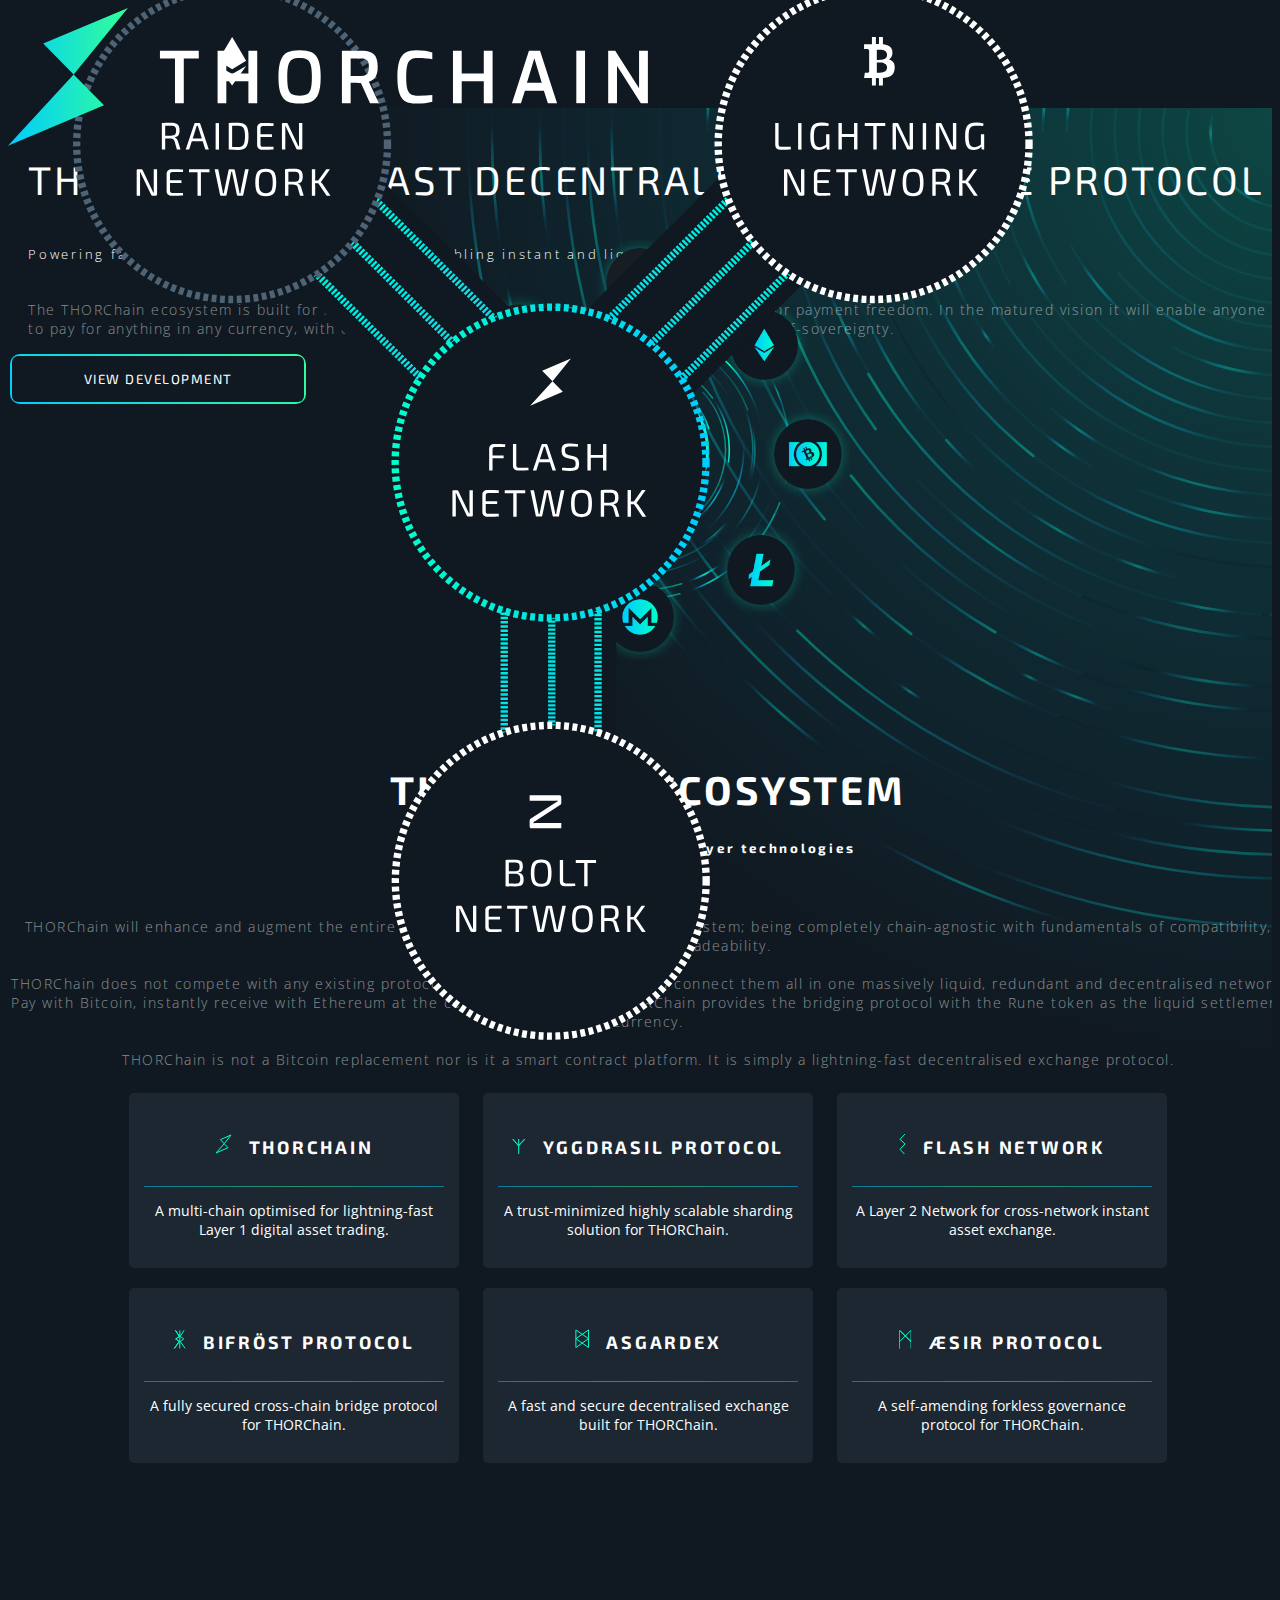
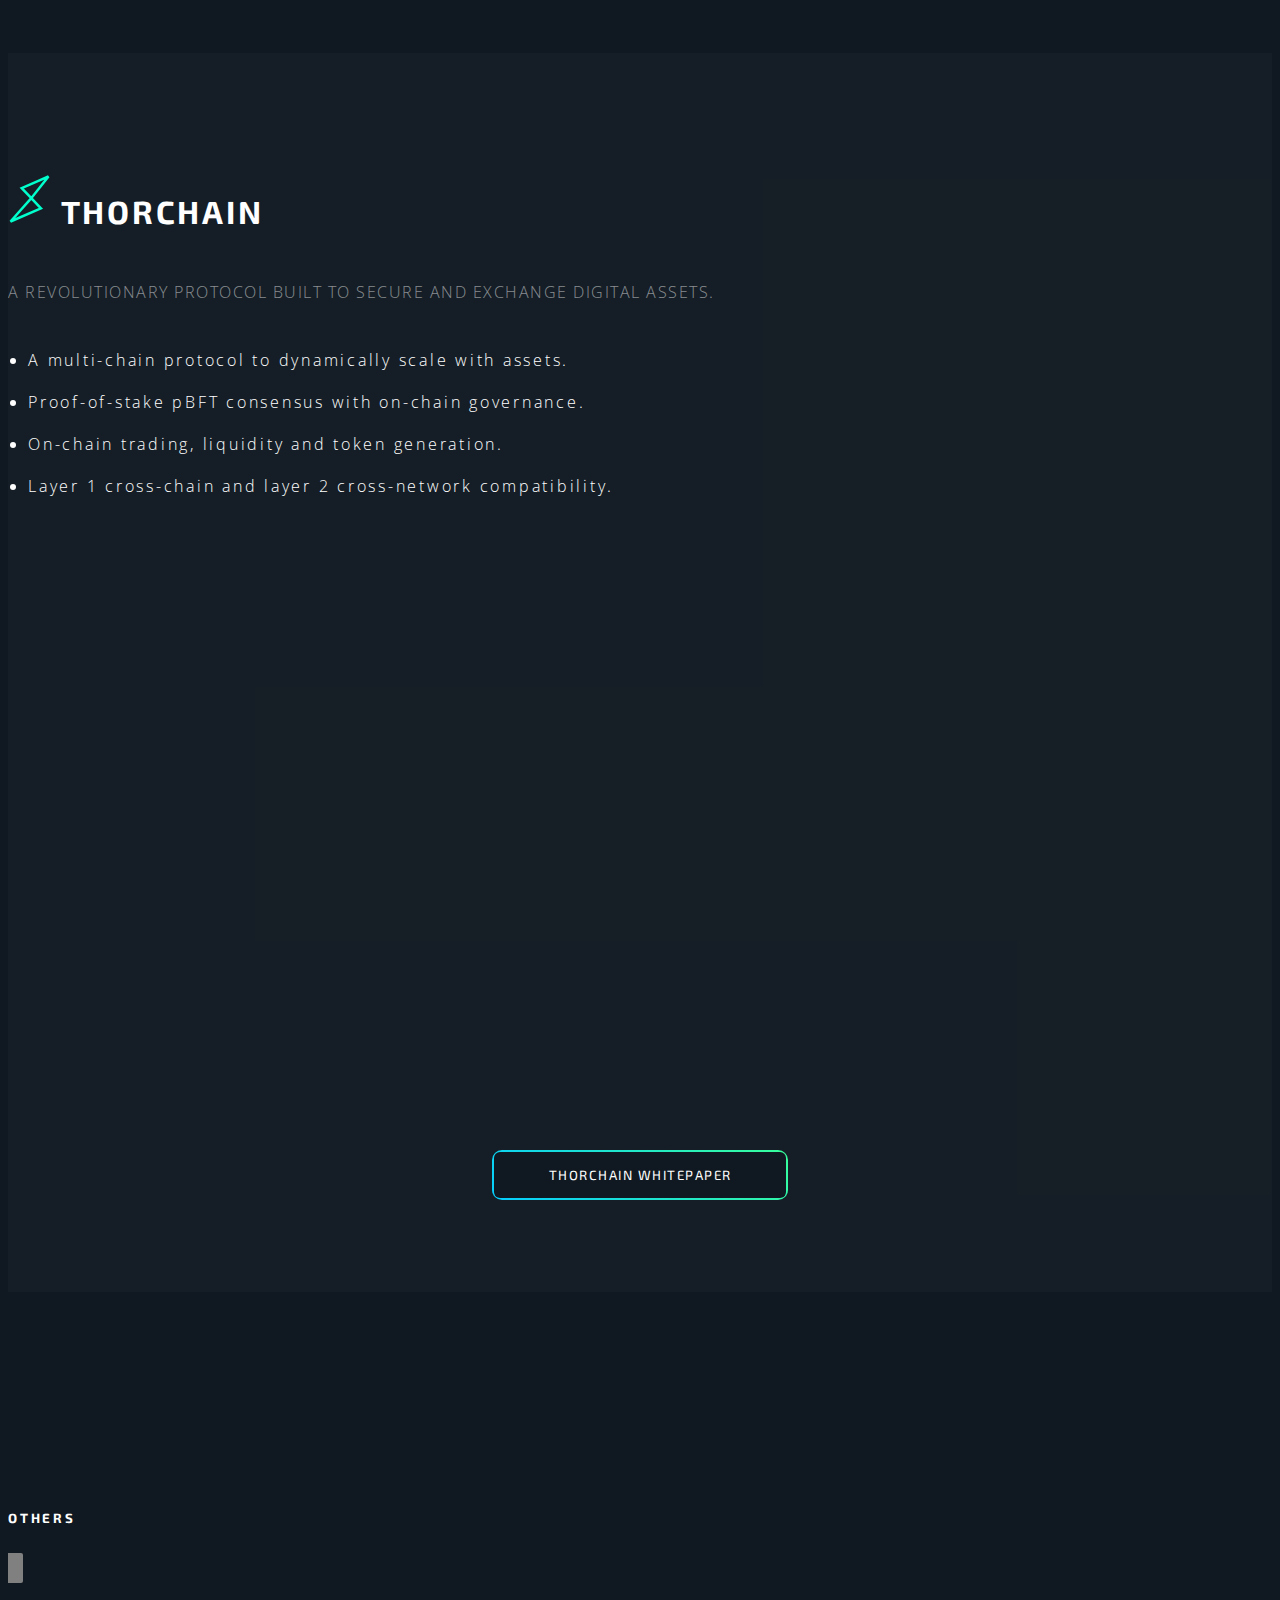
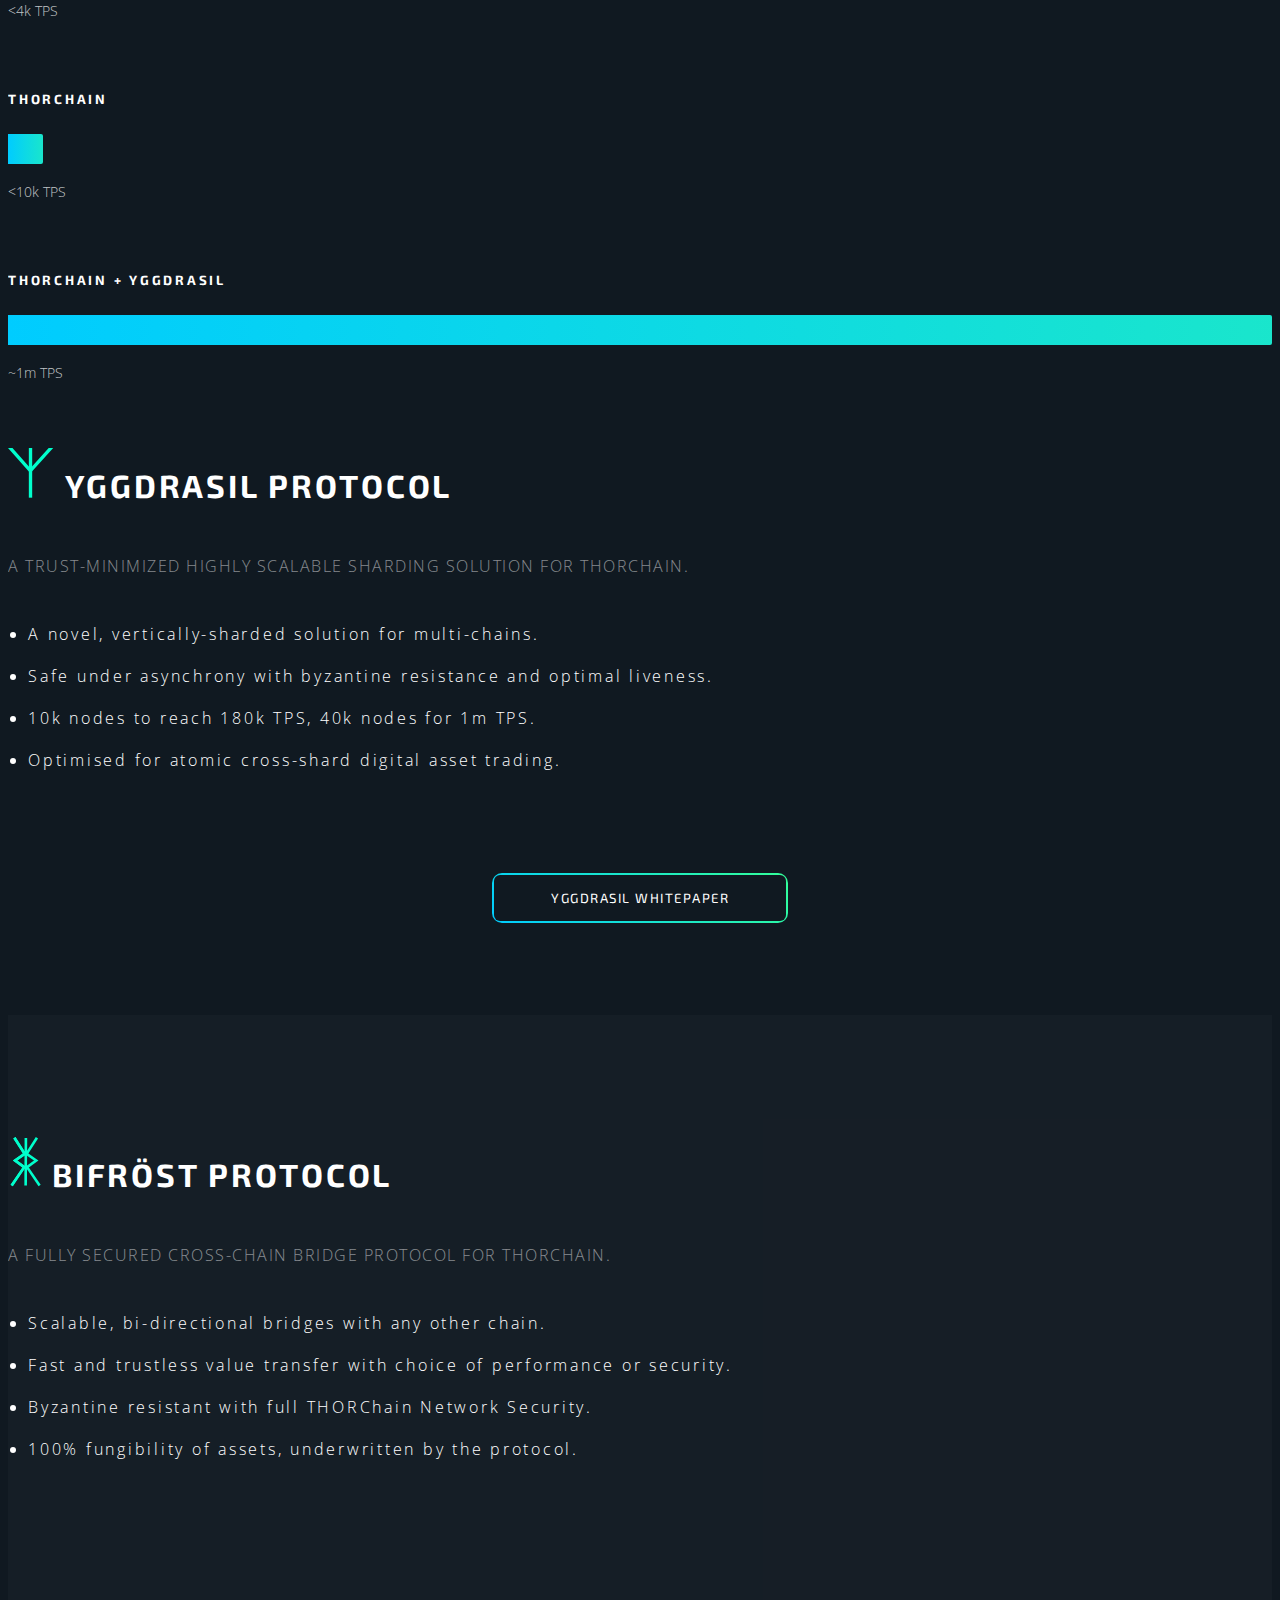
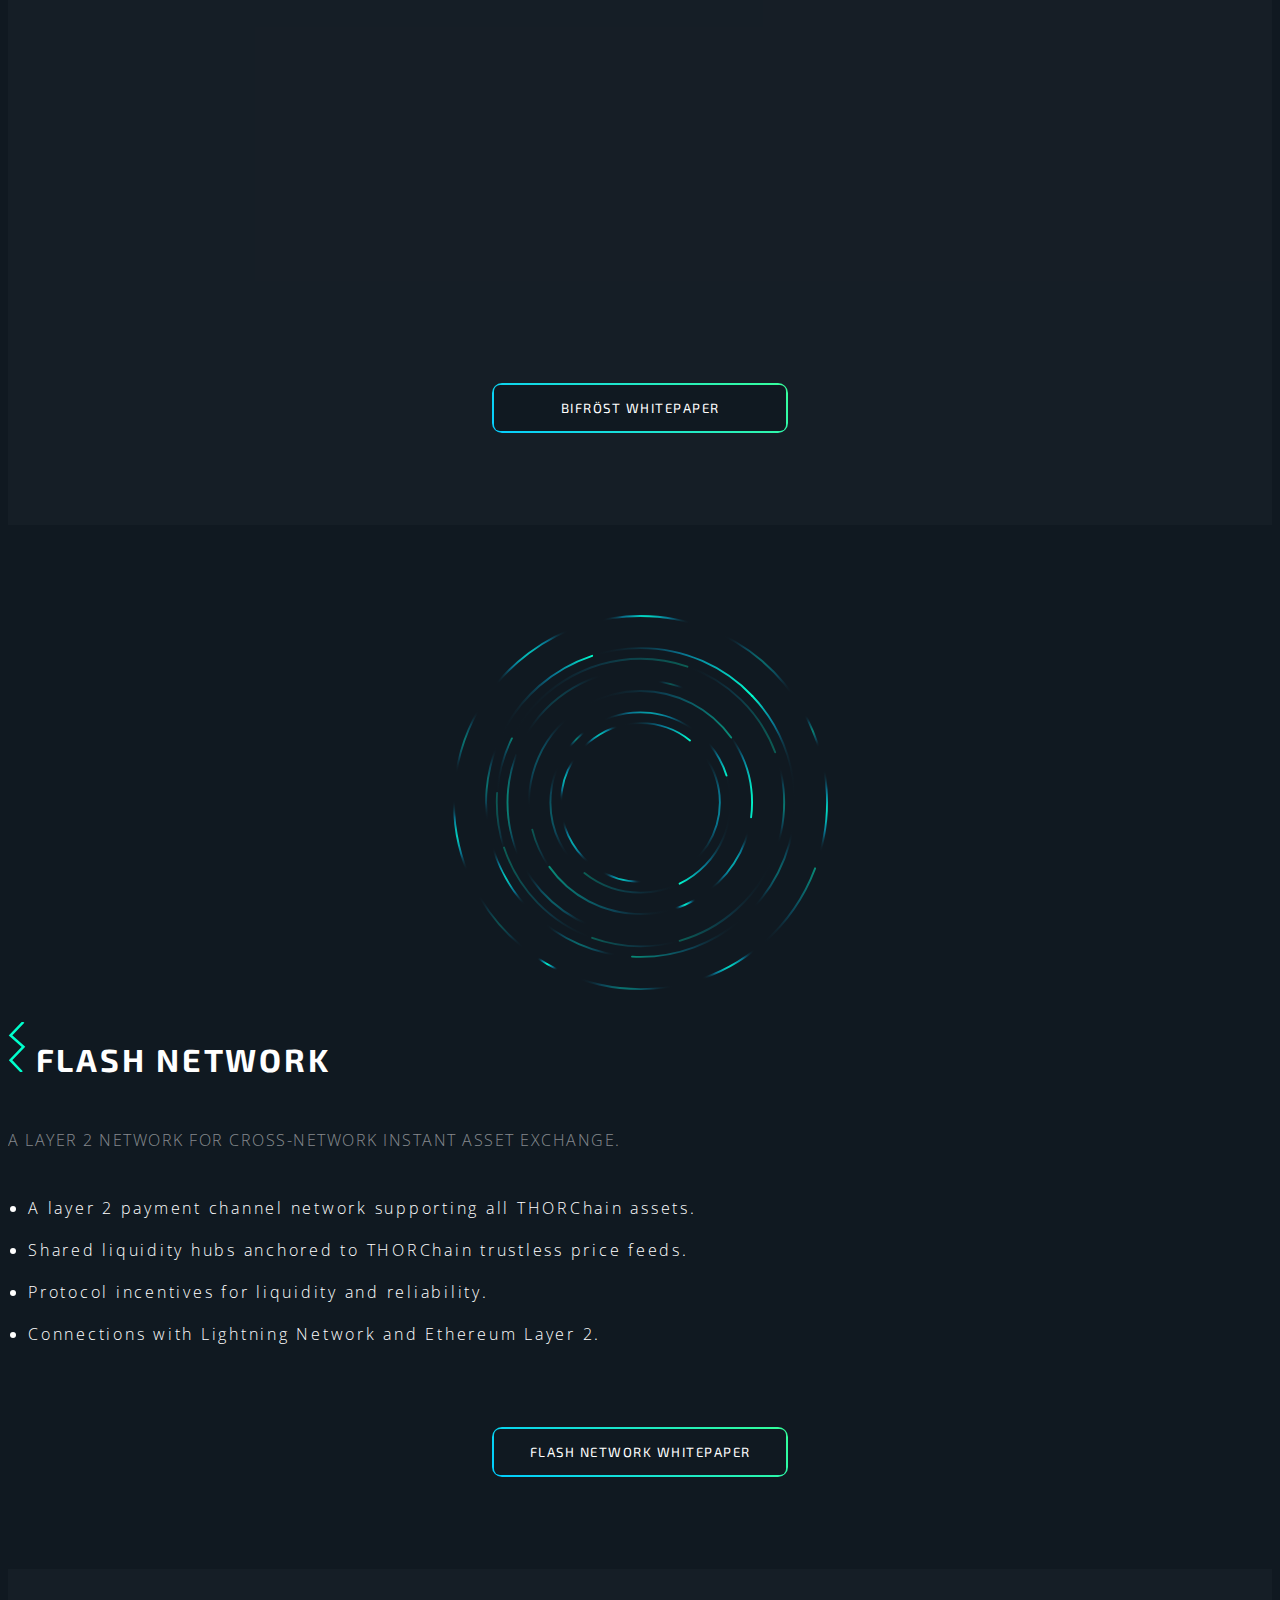
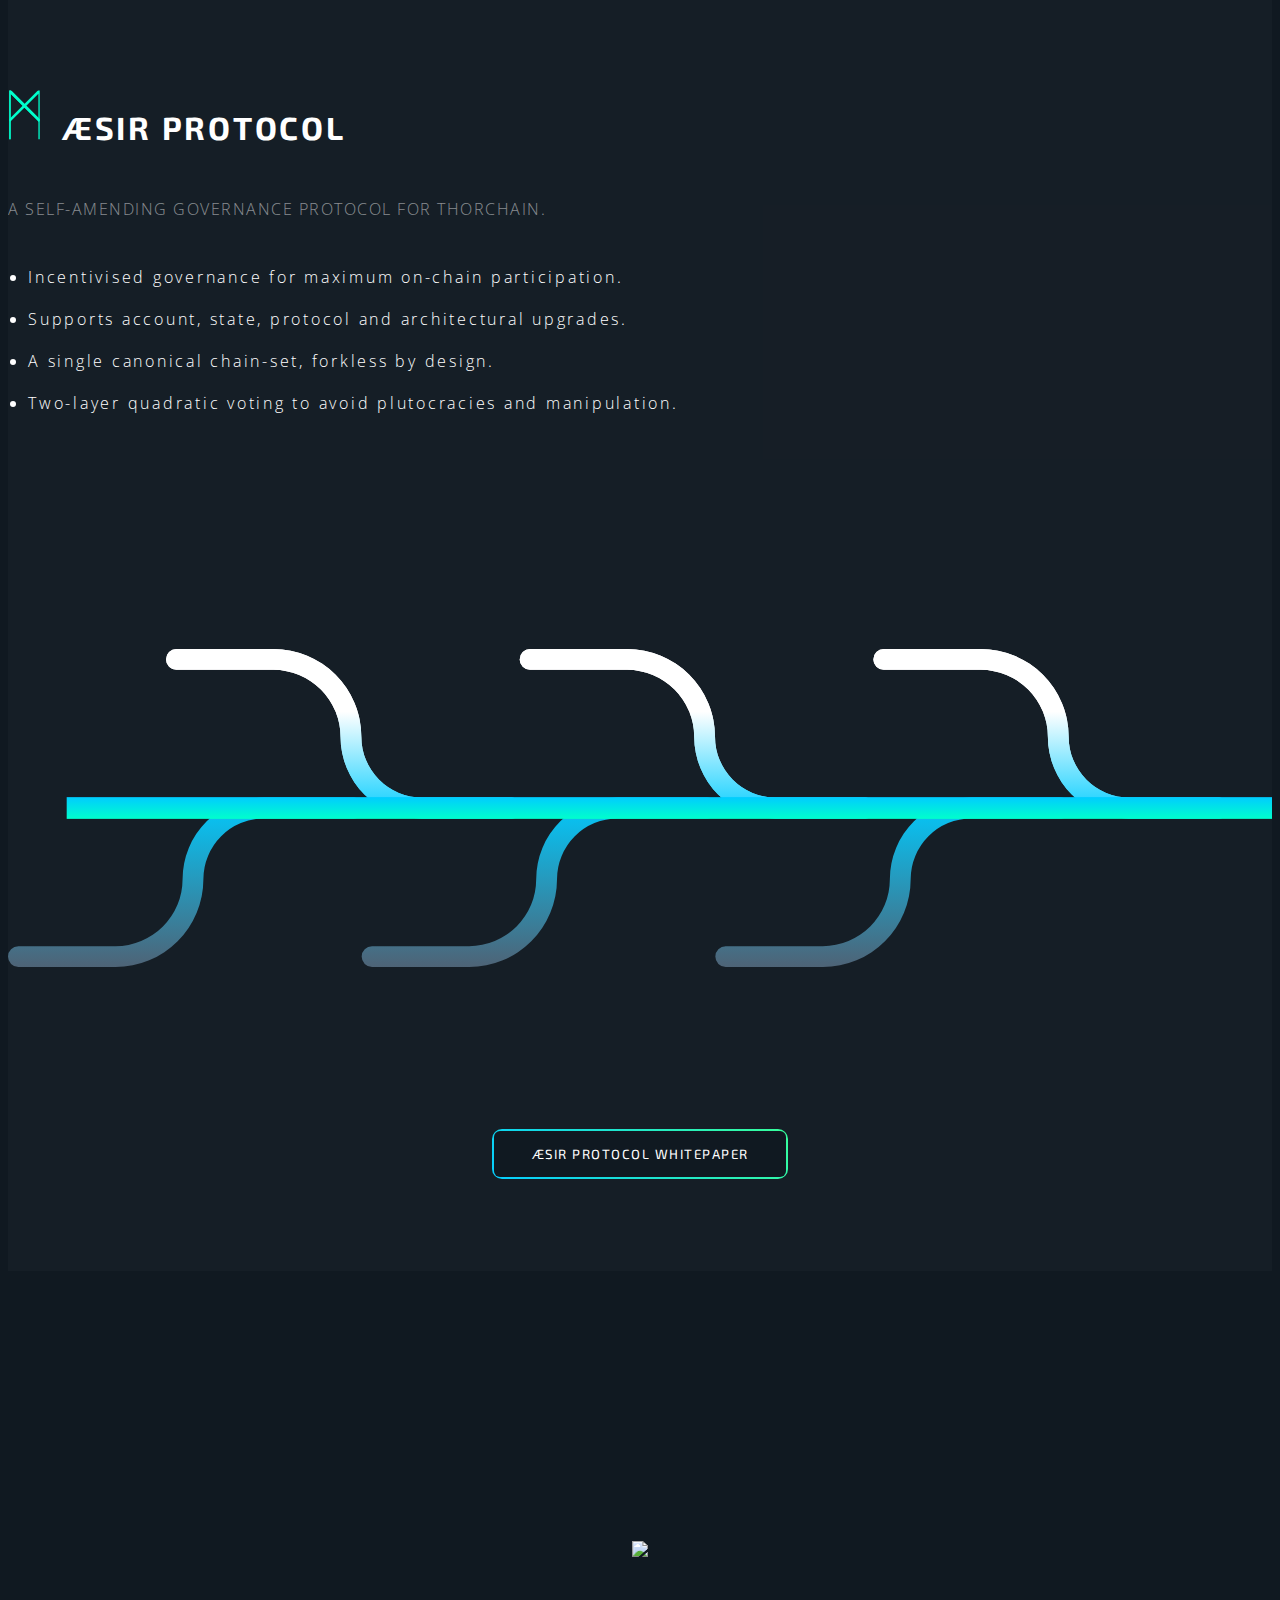
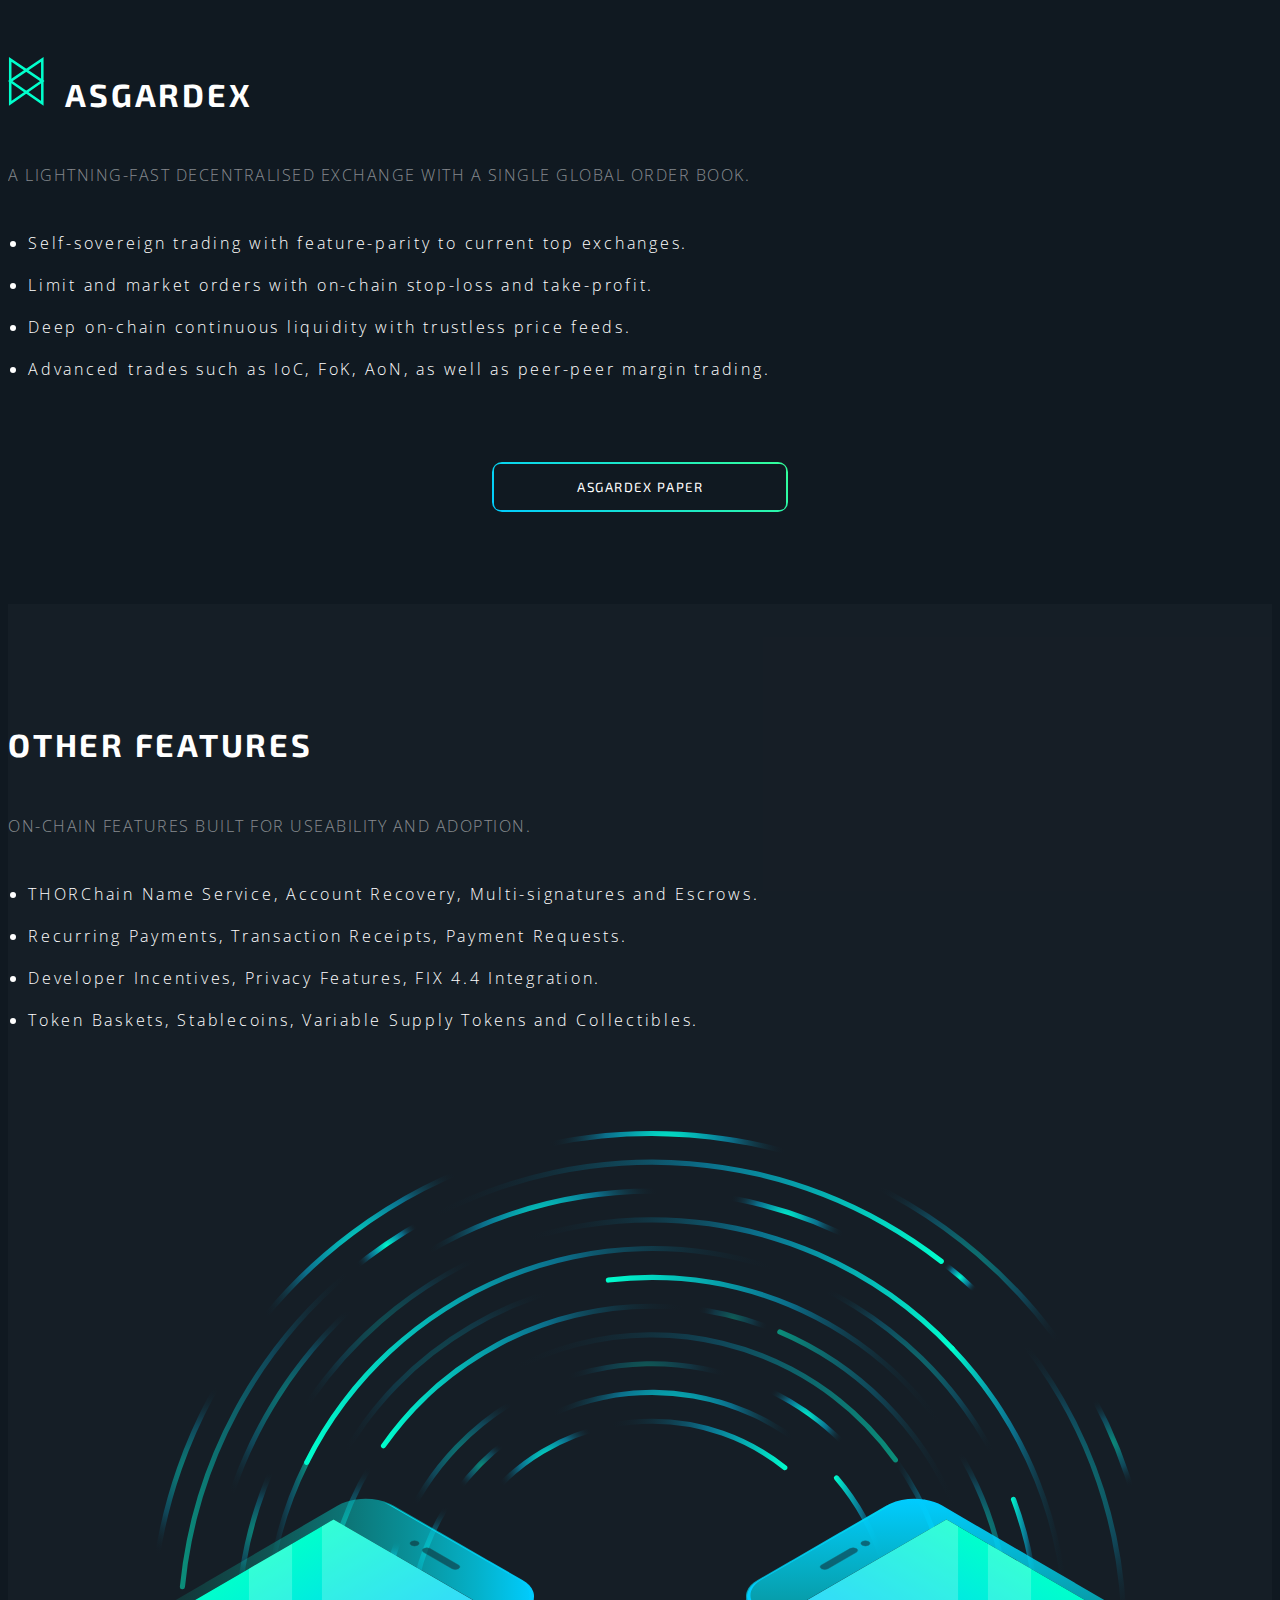
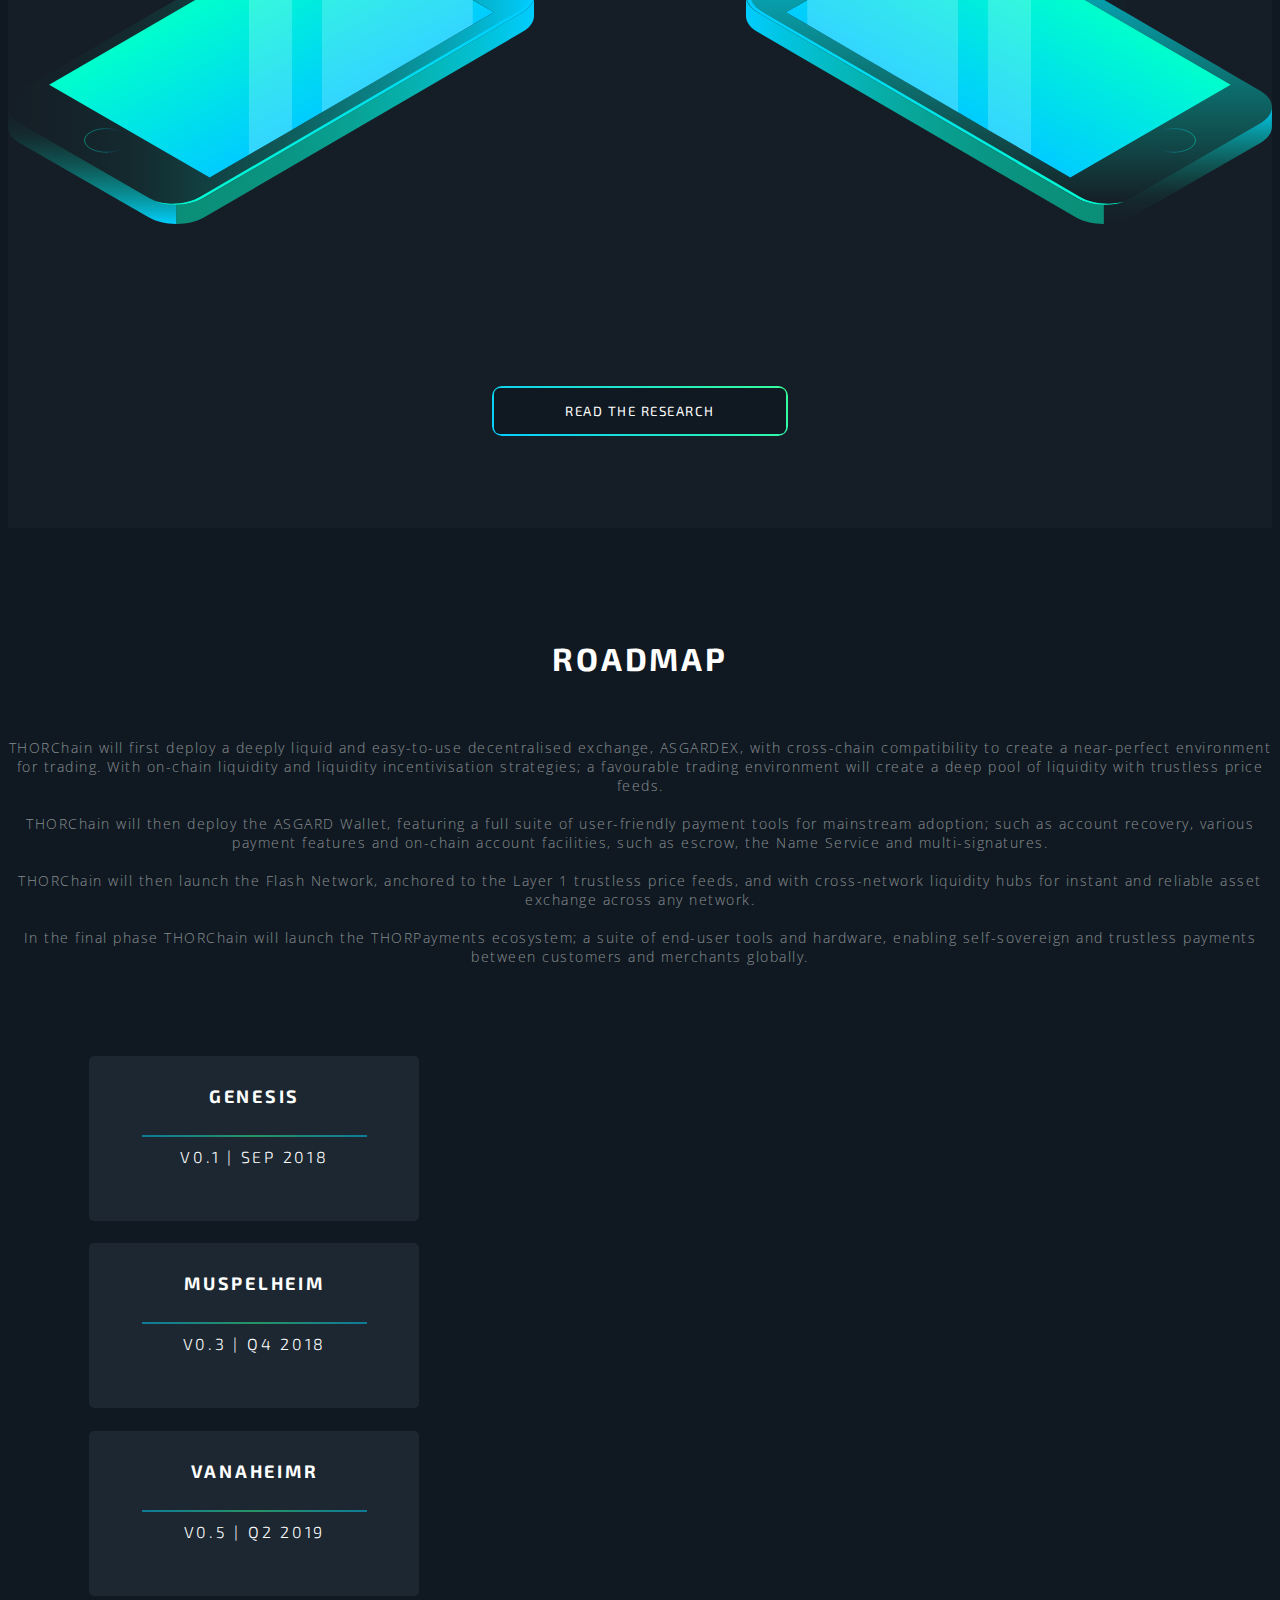
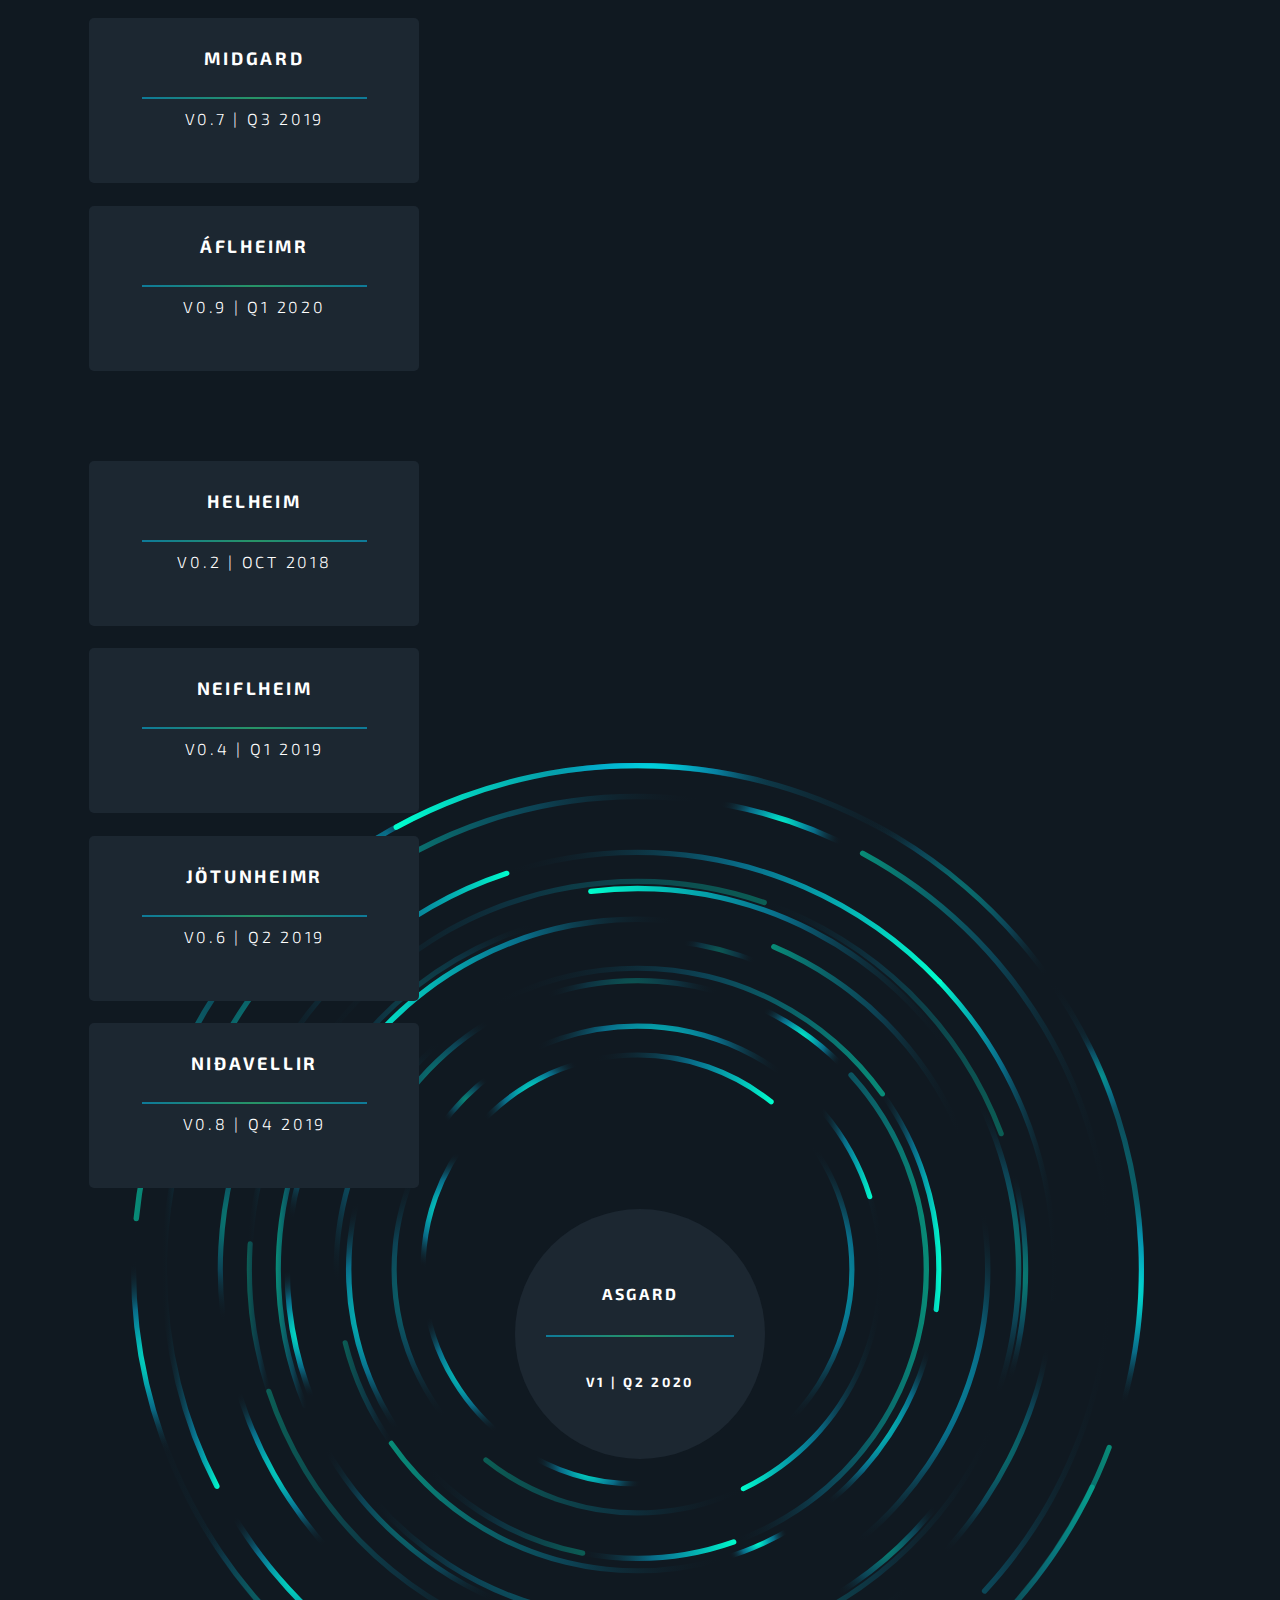
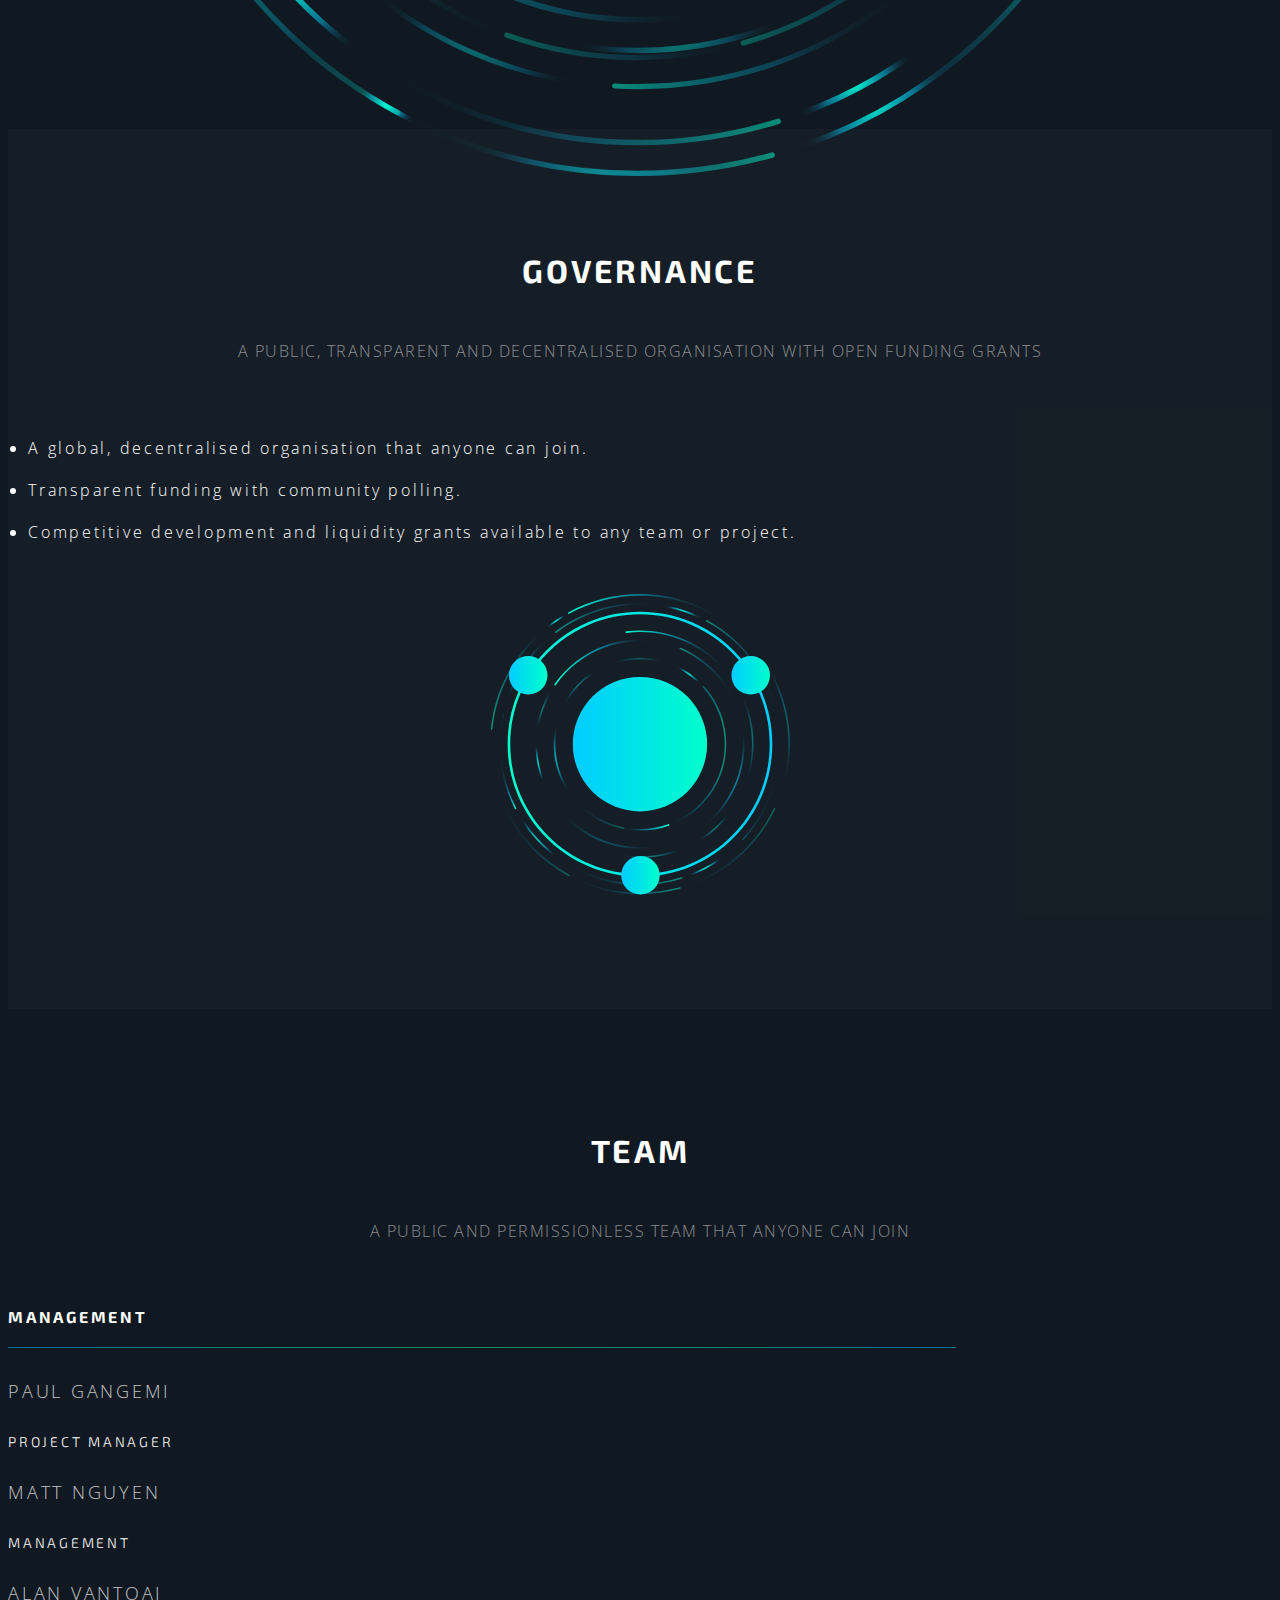
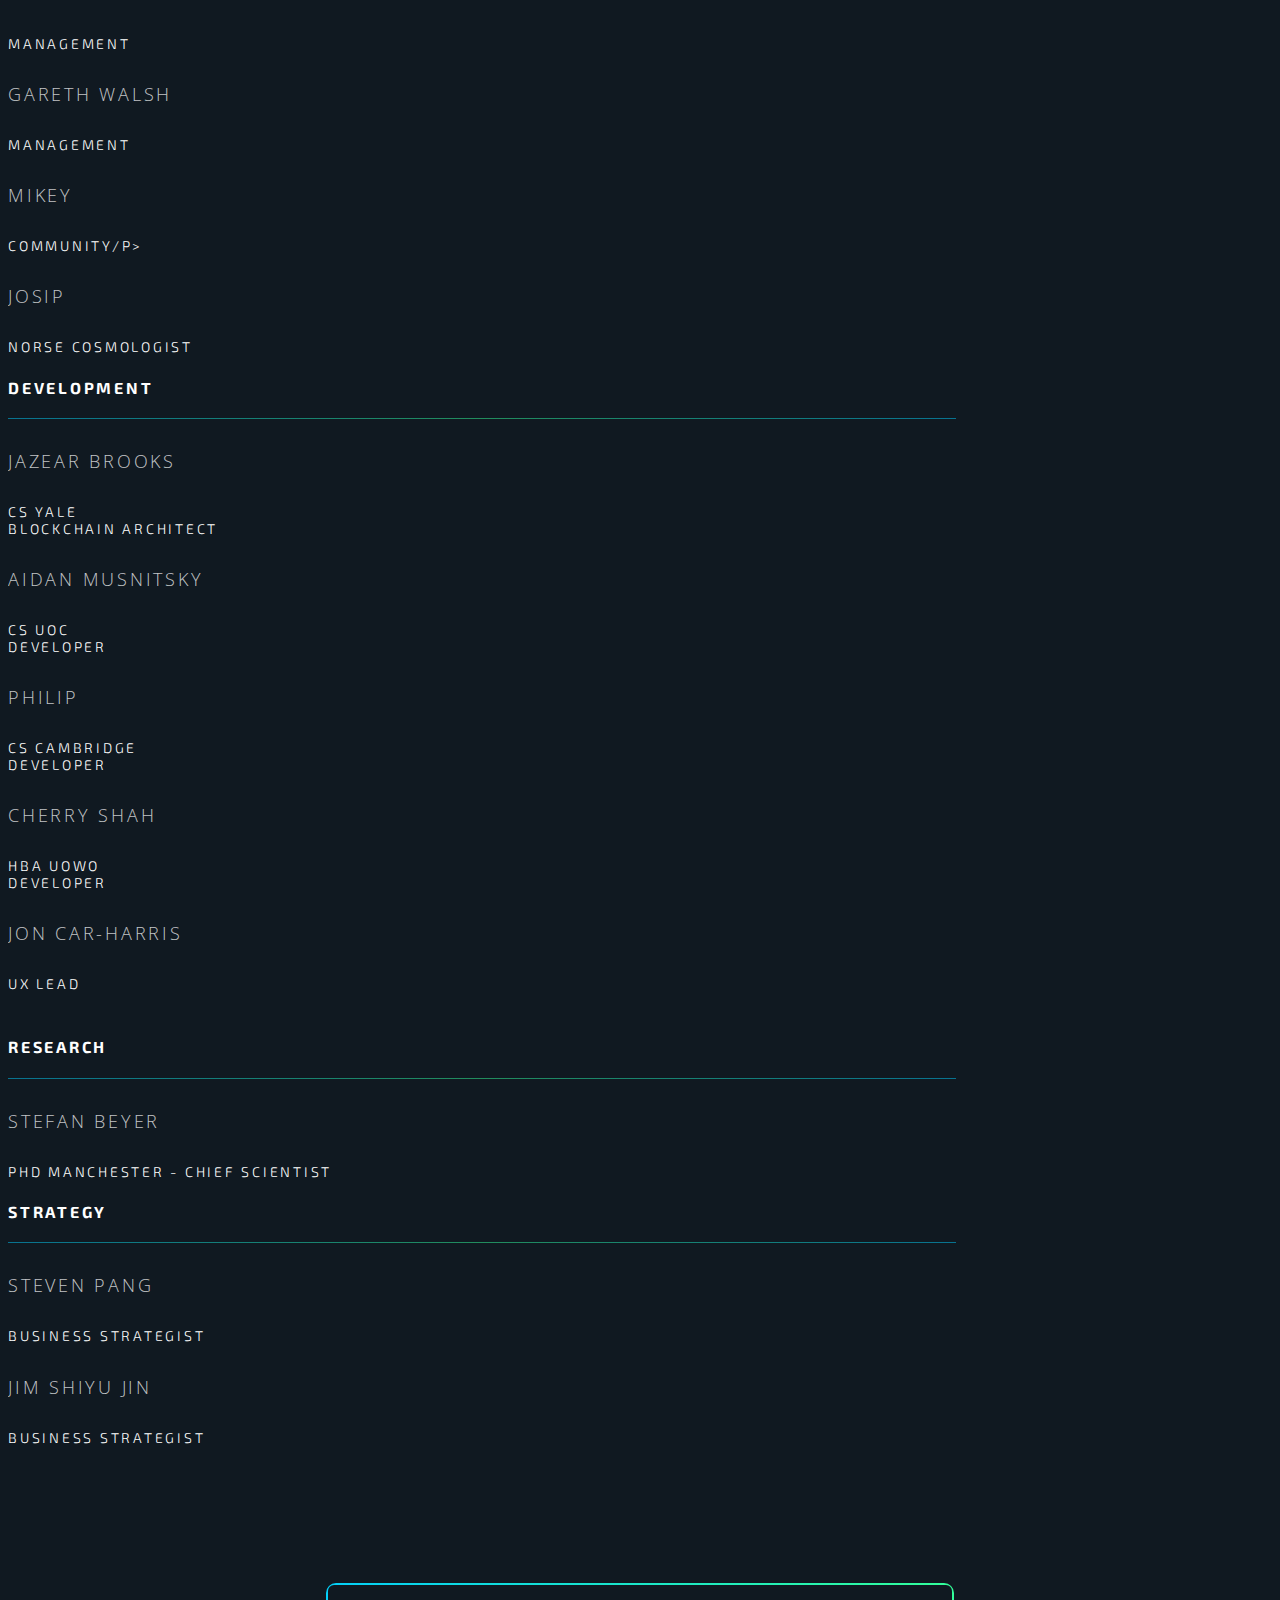
==== public/index.html @ 7bbdd297 "update" ====
<html>

<head>
    <meta charset="utf-8">
    <title>THORCHAIN</title>
    <link rel="icon" href="assets/img/favicon.png">
    <meta name="viewport" content="width=device-width, initial-scale = 1.0, maximum-scale=1.0, user-scalable=no" />
    <link href="https://stackpath.bootstrapcdn.com/bootstrap/4.1.3/css/bootstrap.min.css" rel="stylesheet" integrity="sha384-MCw98/SFnGE8fJT3GXwEOngsV7Zt27NXFoaoApmYm81iuXoPkFOJwJ8ERdknLPMO"
        crossorigin="anonymous">
    <link href="https://fonts.googleapis.com/css?family=Exo+2|Open+Sans" rel="stylesheet">
    <link href="assets/css/connecting-dots.css" rel="stylesheet">
    <link href="assets/css/thorchain.css" rel="stylesheet">
    <link rel="stylesheet/less" type="text/css" href="styles.less" />
    <link href="assets/css/helper.css" rel="stylesheet">
    <link href="assets/css/globe.css" rel="stylesheet">
    <link href="assets/css/animations-ie-fix.css" rel="stylesheet">
    <link href="assets/css/animations.css" rel="stylesheet">
    <link href="https://fonts.googleapis.com/css?family=Open+Sans:200,300,400" rel="stylesheet">
    <link href="https://fonts.googleapis.com/css?family=Exo+2:300,400" rel="stylesheet">
</head>

<body>
    <nav id="mainNav" class="navbar navbar-expand-lg">
        <div class="container">
            <a class="navbar-brand" style="max-width: 40%">
                <img class="top-brand" src="assets/img/thorchain-white-text.svg">
            </a>
        </div>
    </nav>

    <section id="top">
        <div class="container-fluid top-div min-h-50v"  id="hero">
            <div class="container">
                <div class="row">
                    <div class="col-lg-6 col-md-12">
                        <div class="row top-text" style="margin-top:100px">
                            <h1>The Lightning-Fast Decentralised Exchange Protocol</h1>
                            <h5 class="py-15px">Powering fast and low-fee digital asset swaps; enabling instant and
                                liquid
                                payments.</h5>
                            <p class="desc-paragraph">The THORChain ecosystem is built for a singular purpose: to
                                create
                                a massive payment network for payment freedom. In the matured vision it will enable
                                anyone
                                to pay for anything in any currency, with continuous liquidity, near-instant finality
                                and
                                complete self-sovereignty.</p>
                        </div>
                        <div class="row text-left">
                            <div class="col-12" style="font-size: 1.5rem">
                                <a href="https://twitter.com/thorchain_org" target="_blank">
                                    <i class="text-grey mx-10px fab fa-twitter"></i>
                                </a>
                                <a href="https://reddit.com/r/thorchain" target="_blank">
                                    <i class="text-grey mx-10px fab fa-reddit"></i>
                                </a>
                                <a href="https://github.com/thorchain" target="_blank">
                                    <i class="text-grey mx-10px fab fa-github"></i>
                                </a>
                                <a href="https://t.me/thorchain_org" target="_blank">
                                    <i class="text-grey mx-10px fab fa-telegram-plane"></i>
                                </a>
                                <a href="https://medium.com/thorchain" target="_blank">
                                    <i class="text-grey mx-10px fab fa-medium"></i>
                                </a>
                            </div>
                            <div class="col-12 py-5">
                                <a href="https://github.com/thorchain" target="_blank">
                                    <button class="btn btn-thor">
                                        VIEW DEVELOPMENT
                                    </button>
                                </a>
                            </div>
                        </div>
                    </div>
                </div>
            </div>
        </div>
        <div class="container-fluid min-h-60v" id="ecosystem">
            <div class="container ecosystem-container">
                <div class="row text-center">
                    <div class="col-12">
                        <h1>THORCHAIN ECOSYSTEM</h1>
                        <h5>A hybrid of emerging multi-layer technologies</h5>
                        <div class="container pt-25px">
                            <p class="desc-paragraph">THORChain will enhance and augment the entire crypto-currency and
                                digital
                                asset ecosystem; being completely chain-agnostic with fundamentals of compatibility,
                                performance
                                and upgradeability.
                                <br><br> THORChain does not compete with any existing protocol or chain. Rather it is
                                built
                                to connect them all in one massively liquid, redundant and decentralised network. Pay
                                with
                                Bitcoin, instantly receive with Ethereum at the correct market price; THORChain
                                provides
                                the bridging protocol with the Rune token as the liquid settlement currency.
                                <br><br> THORChain is not a Bitcoin replacement nor is it a smart contract platform. It
                                is
                                simply a lightning-fast decentralised exchange protocol.</p>
                        </div>
                    </div>
                </div>
                <div class="row component-row my-30 text-left">
                    <div class="container  text-center" style="justify-content: center">
                        <a href="https://github.com/thorchain" target="_blank">
                            <div class="thorchain-component" style="display: inline-block;">
                                <h4>
                                    <span class="pr-10px">
                                        <img src="assets/img/thorchain.svg">
                                    </span>THORCHAIN</h4>
                                <div class="bg-thorchain-gradient-center w-100p" style=" height:1px; margin-bottom: 10px;"></div>
                                <p>A multi-chain optimised for lightning-fast Layer 1 digital asset trading.</p>
                            </div>
                        </a>
                        <a href="https://github.com/thorchain/Yggdrasil-Protocol" target="_blank">
                            <div class="thorchain-component" style="display: inline-block;">
                                <h4>
                                    <span class="pr-10px">
                                        <img src="assets/img/yggdrasil.svg">
                                    </span>YGGDRASIL PROTOCOL</h4>
                                <div class="bg-thorchain-gradient-center w-100p" style=" height:1px; margin-bottom: 10px;"></div>
                                <p>A trust-minimized highly scalable sharding solution for THORChain.</p>
                            </div>
                        </a>
                        <a href="https://github.com/thorchain/Flash-Network" target="_blank">
                            <div class="thorchain-component" style="display: inline-block;">
                                <h4>
                                    <span class="pr-10px">
                                        <img src="assets/img/flash.svg">
                                    </span>FLASH NETWORK</h4>
                                <div class="bg-thorchain-gradient-center w-100p" style=" height:1px; margin-bottom: 10px;"></div>
                                <p>A Layer 2 Network for cross-network instant asset exchange.</p>
                            </div>
                        </a>
                        <a href="https://github.com/thorchain/Bifrost-Protocol" target="_blank">
                            <div class="thorchain-component" style="display: inline-block;">
                                <h4>
                                    <span class="pr-10px">
                                        <img src="assets/img/bifrost.svg">
                                    </span>BIFRÖST PROTOCOL</h4>
                                <div class="bg-thorchain-gradient-center w-100p" style=" height:1px; margin-bottom: 10px;"></div>
                                <p>A fully secured cross-chain bridge protocol for THORChain.</p>
                            </div>
                        </a>
                        <a href="https://github.com/thorchain/ASGARDEX" target="_blank">
                            <div class="thorchain-component" style="display: inline-block;">
                                <h4>
                                    <span class="pr-10px">
                                        <img src="assets/img/asgardex.svg">
                                    </span>ASGARDEX</h4>
                                <div class="bg-thorchain-gradient-center w-100p" style=" height:1px; margin-bottom: 10px;"></div>
                                <p>A fast and secure decentralised exchange built for THORChain.</p>
                            </div>
                        </a>
                        <a href="https://github.com/thorchain/AEsir-Protocol" target="_blank">
                            <div class="thorchain-component" style="display: inline-block;">
                                <h4>
                                    <span class="pr-10px">
                                        <img src="assets/img/aesir.svg">
                                    </span>ÆSIR PROTOCOL</h4>
                                <div class="bg-thorchain-gradient-center w-100p" style=" height:1px; margin-bottom: 10px;"></div>
                                <p>A self-amending forkless governance protocol for THORChain.</p>
                            </div>
                        </a>
                    </div>
                </div>
            </div>
        </div>
    </section>
    <div class="container-fluid grey-bg min-h-60v pt-10vh pb-10vh" id="thorchain">
        <div class="container">
            <div class="row">
                <div class="col-lg-6 col-md-12">
                    <div class="col-12 pitch-text">
                        <h1>
                            <img class="rune-img" src="assets/img/thorchain.svg">THORCHAIN</h1>
                        <p class="pb-10">A revolutionary protocol built to secure and exchange digital assets.</p>
                        <ul>
                            <li>A multi-chain protocol to dynamically scale with assets.</li>
                            <li>Proof-of-stake pBFT consensus with on-chain governance.</li>
                            <li>On-chain trading, liquidity and token generation.</li>
                            <li>Layer 1 cross-chain and layer 2 cross-network compatibility.</li>
                        </ul>
                    </div>
                </div>
                <div class="col-lg-6 min-h-40v thorchain-animated-container">
                    <div class="col-12">
                        <div class="thorchain-img">
                            <img class="thorchain-swirl centered spin-anim-anti-clockwise" src="assets/img/animated/clockwise.svg">
                            <img class="thorchain-swirl centered spin-anim-clockwise" src="assets/img/animated/anti-clockwise.svg">
                            <img class="centered thorchain-swirl-centerpiece" src="assets/img/rune-icon.svg">
                            <img class="img-fluid centered liquidity-circle" src="assets/img/liquidity-circle.png">
                        </div>
                    </div>
                </div>
            </div>
            <div class="row">
                <div class=" col-12 text-center mt-10v">
                    <a href="https://github.com/thorchain/Resources/tree/master/Whitepapers/THORChain/whitepaper-en.md"
                        target="_blank">
                        <button class="btn btn-thor mt-35">THORCHAIN WHITEPAPER</button>
                    </a>
                </div>
            </div>
        </div>
    </div>
    <div class="container-fluid min-h-60v" id="yggdrasil">
        <div class="container pt-10vh pb-10vh">
            <div class="row">
                <div class="col-lg-6 show-desktop">
                    <div class="row">
                        <div class="container">
                            <div class="col-12 charts">
                                <div class="row py-15px">
                                    <div class="col-12" style="padding-left: 0px;padding-bottom: 5px">
                                        <h5>OTHERS</h5>
                                    </div>
                                    <div class="col-1" style="padding-left:0;">
                                        <div class="br-right-2" style="height: 30px; width:15px; background-color:gray"></div>
                                    </div>
                                    <div class="col-10">
                                        <p style="line-height: 28px;  font-weight: 300; font-size: 14px;" class="text-grey">&#60;4k
                                            TPS</p>
                                    </div>
                                </div>
                                <div class="row py-15px">
                                    <div class="col-12" style="padding-left: 0px;padding-bottom: 5px">
                                        <h5>THORCHAIN</h5>
                                    </div>
                                    <div class="col-1" style="padding-left:0;">
                                        <div class="br-right-2 animated-gradient-bg " style="height: 30px; width:35px;"></div>
                                    </div>
                                    <div class="col-11">
                                        <p style="line-height: 28px; font-weight: 300; font-size: 14px;" class="text-grey">&#60;10k
                                            TPS</p>
                                    </div>
                                </div>
                                <div class="row py-15px">
                                    <div class="col-12" style="padding-left: 0px;padding-bottom: 5px">
                                        <h5>THORCHAIN + YGGDRASIL</h5>
                                    </div>
                                    <div class="col-9 animated-gradient-bg br-right-2" style="height: 30px;">
                                    </div>
                                    <div class="col-3">
                                        <p style="line-height: 28px;  font-weight: 300; font-size: 14px;" class="text-grey">~1m
                                            TPS</p>
                                    </div>
                                </div>
                            </div>
                        </div>
                    </div>
                </div>
                <div class="col-lg-6 col-md-12">
                    <div class="col-12 pitch-text">
                        <h1>
                            <img class="rune-img" src="assets/img/yggdrasil.svg">YGGDRASIL PROTOCOL</h1>
                        <p class="pb-10">A trust-minimized highly scalable sharding solution for THORChain.</p>
                        <ul>
                            <li>A novel, vertically-sharded solution for multi-chains.</li>
                            <li>Safe under asynchrony with byzantine resistance and optimal liveness.</li>
                            <li>10k nodes to reach 180k TPS, 40k nodes for 1m TPS.</li>
                            <li>Optimised for atomic cross-shard digital asset trading.</li>
                        </ul>
                    </div>
                </div>
                <div class="col-lg-6 show-mobile">
                    <div class="row">
                        <div class="container">
                            <div class="col-12 charts">
                                <div class="row py-15px">
                                    <div class="col-12" style="padding-left: 0px;padding-bottom: 5px">
                                        <h5>OTHERS</h5>
                                    </div>
                                    <div class="col-1" style="padding-left:0;">
                                        <div class="br-right-2" style="height: 30px; width:10px; background-color:gray"></div>
                                    </div>
                                    <div class="col-10">
                                        <p class="text-grey" style="line-height: 28px">&#60;4K TPS</p>
                                    </div>
                                </div>
                                <div class="row pb-15px">
                                    <div class="col-12" style="padding-left: 0px;padding-bottom: 5px">
                                        <h5>THORCHAIN</h5>
                                    </div>
                                    <div class="col-1" style="padding-left:0;">
                                        <div class="br-right-2 animated-gradient-bg " style="height: 30px; width:15px;"></div>
                                    </div>
                                    <div class="col-11">
                                        <p class="text-grey" style="line-height: 28px">&#60;10K TPS</p>
                                    </div>
                                </div>
                                <div class="row pb-15px">
                                    <div class="col-12" style="padding-left: 0px;padding-bottom: 5px">
                                        <h5>THORCHAIN + YGGDRASIL</h5>
                                    </div>
                                    <div class="col-9 animated-gradient-bg br-right-2" style="height: 30px;">
                                    </div>
                                    <div class="col-3">
                                        <p class="text-grey" style="line-height: 28px">~1m TPS</p>
                                    </div>
                                </div>
                            </div>
                        </div>
                    </div>
                </div>
            </div>
            <div class="row">
                <div class=" col-12 text-center mt-5v pt-5vh">
                    <a href="https://github.com/thorchain/Resources/tree/master/Whitepapers/Yggdrasil-Protocol/whitepaper-en.md"
                        target="_blank">
                        <button class="btn btn-thor">YGGDRASIL WHITEPAPER</button>
                    </a>
                </div>
            </div>
        </div>
    </div>
    <div class="container-fluid grey-bg min-h-60v pt-10vh pb-10vh" id="BIFRÖST">
        <div class="container">
            <div class="row">
                <div class="col-lg-6 col-md-12">
                    <div class="container pitch-text">
                        <h1>
                            <img class="rune-img" src="assets/img/bifrost.svg">BIFRÖST PROTOCOL</h1>
                        <p class="pb-10">A fully secured cross-chain bridge protocol for THORChain.</p>
                        <ul>
                            <li>Scalable, bi-directional bridges with any other chain.</li>
                            <li>Fast and trustless value transfer with choice of performance or security.</li>
                            <li>Byzantine resistant with full THORChain Network Security.</li>
                            <li>100% fungibility of assets, underwritten by the protocol.</li>
                        </ul>
                    </div>
                </div>
                <div class="col-lg-6 text-center" style="display: flex;">
                    <div class="container-fluid" style=" margin: 0 auto;">
                        <img class="py-25vh" src="assets/img/Thorchain_Bifrost.svg">
                    </div>
                </div>
            </div>
            <div class="row">
                <div class=" col-12 text-center mt-5v">
                    <a href="https://github.com/thorchain/Resources/tree/master/Whitepapers/Bifrost-Protocol/whitepaper-en.md"
                        target="_blank">
                        <button style=" margin: 0 auto;" class="btn btn-thor">BIFRÖST WHITEPAPER</button>
                    </a>
                </div>
            </div>
        </div>
    </div>
    <div class="container-fluid min-h-60v" id="Flash">
        <div class="container pt-10vh pb-10vh">
            <div class="row">
                <div class="col-lg-6 show-desktop">
                    <div class="col-12" style="display: flex;">
                        <div class="swirl-bg-clockwise spin-anim-clockwise mobile-flash-bg">
                        </div>
                        <img class="flash-protocol-illust" src="assets/img/Thorchain_Flash Network_new.svg">
                    </div>
                </div>
                <div class="col-lg-6 ">
                    <div class="col-12 pitch-text">
                        <h1>
                            <img class="rune-img" src="assets/img/flash.svg">FLASH NETWORK</h1>
                        <p class="pb-10">A Layer 2 Network for cross-network instant asset exchange.</p>
                        <ul>
                            <li>A layer 2 payment channel network supporting all THORChain assets.</li>
                            <li>Shared liquidity hubs anchored to THORChain trustless price feeds.</li>
                            <li>Protocol incentives for liquidity and reliability.</li>
                            <li>Connections with Lightning Network and Ethereum Layer 2.</li>
                        </ul>
                    </div>
                </div>
                <div class=" col-lg-6 show-mobile py-30px ">
                    <div class=" col-12 text-center mt-5v">
                        <div class="swirl-bg-clockwise spin-anim-clockwise" style="width: 300px; height: 350px; margin: 0 auto;">
                        </div>
                        <img class="flash-protocol-illust" src="assets/img/Thorchain_Flash Network_new.svg">
                    </div>
                </div>
            </div>
            <div class="row">
                <div class=" col-12 text-center mt-5v">
                    <a href="https://github.com/thorchain/Resources/tree/master/Whitepapers/Flash-Network/whitepaper-en.md"
                        target="_blank">
                        <button class="btn btn-thor" style="margin-top:25px">FLASH NETWORK WHITEPAPER</button>
                    </a>
                </div>
            </div>
        </div>
    </div>
    <div class="container-fluid grey-bg min-h-60v pt-10vh pb-10vh" id="Æesir">
        <div class="container">
            <div class="row">
                <div class="col-lg-6  pitch-text">
                    <h1>
                        <span class="pr-10px">
                            <img src="assets/img/aesir.svg" style="height: 50px;">
                        </span>ÆSIR PROTOCOL</h1>
                    <p class="pb-10">A self-amending governance protocol for THORChain.</p>
                    <ul>
                        <li>Incentivised governance for maximum on-chain participation.</li>
                        <li>Supports account, state, protocol and architectural upgrades.</li>
                        <li>A single canonical chain-set, forkless by design.</li>
                        <li>Two-layer quadratic voting to avoid plutocracies and manipulation.</li>
                    </ul>
                </div>
                <div class="col-lg-6 text-center mt-25v mb-10v ">
                    <img class="mb-5v" src="assets/img/Thorchain_Aesir.svg">
                </div>
            </div>
            <div class="row">
                <div class=" col-12 text-center mt-5v">
                    <a href="https://github.com/thorchain/Resources/tree/master/Whitepapers/AEsir-Protocol/whitepaper-en.md"
                        target="_blank">
                        <button class="btn btn-thor" style="margin-top:25px">ÆSIR PROTOCOL WHITEPAPER</button>
                    </a>
                </div>
            </div>
        </div>
    </div>
    <div class="container-fluid min-h-60v" id="asgardex">
        <div class="container pt-10vh pb-10vh">
            <div class="row">
                <div class="col-lg-6 show-desktop mt-20v mb-10v text-center">
                    <img class="img-fluid" src="assets/img/asgardex_illust.svg">
                </div>
                <div class="col-lg-6 col-md-12">
                    <div class="col-12 pitch-text">
                        <h1>
                            <span class="pr-10px">
                                <img src="assets/img/asgardex.svg" style="height: 50px;">
                            </span>ASGARDEX</h1>
                        <p class="pb-10">A lightning-fast decentralised exchange with a single global order book.</p>
                        <ul>
                            <li>Self-sovereign trading with feature-parity to current top exchanges.</li>
                            <li>Limit and market orders with on-chain stop-loss and take-profit. </li>
                            <li>Deep on-chain continuous liquidity with trustless price feeds.</li>
                            <li>Advanced trades such as IoC, FoK, AoN, as well as peer-peer margin trading.</li>
                        </ul>
                    </div>
                </div>
                <div class="col-lg-6 show-mobile mt-10v mb-10v text-center">
                    <img class="img-fluid" src="assets/img/asgardex_illust.svg">
                </div>
            </div>
            <div class="row">
                <div class=" col-12 text-center mt-5v">
                  <a href="https://github.com/thorchain/Resources/blob/master/Whitepapers/ASGARDEX/whitepaper-en.md"
                      target="_blank">
                    <button class="btn btn-thor" style="margin-top:25px" disabled>ASGARDEX PAPER</button>
                  </a>
                </div>
            </div>
        </div>
    </div>
    <div class="container-fluid grey-bg min-h-60v pt-10vh pb-10vh" id="other-feats">
        <div class="container">
            <div class="row">
                <div class="col-lg-6 col-md-12">
                    <div class="col-12 pitch-text">
                        <h1>OTHER FEATURES</h1>
                        <p class="pb-10">On-chain features built for useability and adoption.</p>
                        <ul>
                            <li>THORChain Name Service, Account Recovery, Multi-signatures and Escrows.</li>
                            <li>Recurring Payments, Transaction Receipts, Payment Requests.</li>
                            <li>Developer Incentives, Privacy Features, FIX 4.4 Integration.</li>
                            <li>Token Baskets, Stablecoins, Variable Supply Tokens and Collectibles.</li>
                        </ul>
                    </div>
                </div>
                <div class="col-lg-6 mt-10v mb-10v text-center">
                    <img class="img-fluid mb-5v" src="assets/img/Thorchain_Other_Features.svg">
                </div>
            </div>
            <div class="row text-center">
                <div class="col-12">
                    <a href="https://github.com/thorchain/Resources/tree/master/Whitepapers/THORChain/whitepaper-en.md"
                        target="_blank">
                        <button class="btn btn-thor ml-25" style="margin-top:25px">READ THE RESEARCH</button>
                    </a>
                </div>
            </div>
        </div>
    </div>
    <section id="roadmap">
        <div class="container-fluid min-h-60v mb-10v">
            <div class="row text-center  pt-10vh">
                <div class="col-12 pb-50">
                    <h1 style="letter-spacing: 2.75px;">
                        ROADMAP
                    </h1>
                    <div class="container pt-25px">
                        <p class="desc-paragraph">THORChain will first deploy a deeply liquid and easy-to-use
                            decentralised
                            exchange, ASGARDEX, with cross-chain compatibility to create a near-perfect environment for
                            trading.
                            With on-chain liquidity and liquidity incentivisation strategies; a favourable trading
                            environment
                            will create a deep pool of liquidity with trustless price feeds.
                            <br><br> THORChain will then deploy the ASGARD Wallet, featuring a full suite of
                            user-friendly
                            payment tools for mainstream adoption; such as account recovery, various payment features
                            and
                            on-chain account facilities, such as escrow, the Name Service and multi-signatures.
                            <br><br> THORChain will then launch the Flash Network, anchored to the Layer 1 trustless
                            price
                            feeds, and with cross-network liquidity hubs for instant and reliable asset exchange across
                            any
                            network.
                            <br><br> In the final phase THORChain will launch the THORPayments ecosystem; a suite of
                            end-user
                            tools and hardware, enabling self-sovereign and trustless payments between customers and
                            merchants
                            globally. </p>
                    </div>
                </div>
            </div>
            <div class="row mt-10v">
                <div style="width:10%"></div>
                <div style="width:39%">
                    <div class="w-100p">
                        <div class="thorchain-component roadmap-component text-center" style="margin: 0 auto;">
                            <h4>GENESIS</h4>
                            <div class="bg-thorchain-gradient-center" style="margin: 0 auto; height: 2px; width: 75%"></div>
                            <h5>V0.1 | SEP 2018</h5>
                        </div>
                        <div class="thorchain-component roadmap-component text-center" style="margin: 0 auto; margin-top: 2.5vh;">
                            <h4>MUSPELHEIM</h4>
                            <div class="bg-thorchain-gradient-center" style="margin: 0 auto; height: 2px; width: 75%"></div>
                            <h5>V0.3 | Q4 2018</h5>
                        </div>
                        <div class="thorchain-component roadmap-component text-center" style="margin: 0 auto; margin-top: 2.5vh;">
                            <h4>VANAHEIMR</h4>
                            <div class="bg-thorchain-gradient-center" style="margin: 0 auto; height: 2px; width: 75%"></div>
                            <h5>V0.5 | Q2 2019</h5>
                        </div>
                        <div class="thorchain-component roadmap-component text-center" style="margin: 0 auto; margin-top: 2.5vh;">
                            <h4>MIDGARD</h4>
                            <div class="bg-thorchain-gradient-center" style="margin: 0 auto; height: 2px; width: 75%"></div>
                            <h5>V0.7 | Q3 2019</h5>
                        </div>
                        <div class="thorchain-component roadmap-component text-center" style="margin: 0 auto; margin-top: 2.5vh; margin-bottom: 2.5vh;">
                            <h4>ÁFLHEIMR</h4>
                            <div class="bg-thorchain-gradient-center" style="margin: 0 auto; height: 2px; width: 75%"></div>
                            <h5>V0.9 | Q1 2020</h5>
                        </div>
                    </div>
                </div>
                <div style="width: 2%;" class="br-top-5 bg-thorchain-gradient-top-solid"></div>
                <div style="width: 39%">
                    <div class="w-100p">
                        <div class="thorchain-component roadmap-component text-center" style="margin: 0 auto; margin-top: 10vh;">
                            <h4>HELHEIM</h4>
                            <div class="bg-thorchain-gradient-center" style="margin: 0 auto; height: 2px; width: 75%"></div>
                            <h5>V0.2 | OCT 2018</h5>
                        </div>
                        <div class="thorchain-component roadmap-component text-center" style="margin: 0 auto; margin-top: 2.5vh;">
                            <h4>NEIFLHEIM</h4>
                            <div class="bg-thorchain-gradient-center" style="margin: 0 auto; height: 2px; width: 75%"></div>
                            <h5>V0.4 | Q1 2019</h5>
                        </div>
                        <div class="thorchain-component roadmap-component text-center" style="margin: 0 auto; margin-top: 2.5vh;">
                            <h4>JÖTUNHEIMR</h4>
                            <div class="bg-thorchain-gradient-center" style="margin: 0 auto; height: 2px; width: 75%"></div>
                            <h5>V0.6 | Q2 2019</h5>
                        </div>
                        <div class="thorchain-component roadmap-component text-center" style="margin: 0 auto; margin-top: 2.5vh;">
                            <h4>NIÐAVELLIR</h4>
                            <div class="bg-thorchain-gradient-center" style="margin: 0 auto; height: 2px; width: 75%"></div>
                            <h5>V0.8 | Q4 2019</h5>
                        </div>
                    </div>
                </div>
                <div style="width:10%"></div>
            </div>
            <div class="row">
                <div class="col-lg-4 "> </div>
                <div class="col-lg-4 last-roadmap">
                    <div>
                        <div class=" final-roadmap text-center">
                            <h4>ASGARD</h4>
                            <div class="bg-thorchain-gradient-center" style="margin: 0 auto; height: 2px; width: 75%"></div>
                            <h5>V1 | Q2 2020</h5>
                        </div>
                    </div>
                </div>
                <div class="col-lg-4 "> </div>
            </div>
            <div class="roadmap-swirl-bg">
                <div class=" swirl-bg-clockwise spin-anim-anti-clockwise" style="background-position: center;">
                </div>
                <div class=" swirl-bg-anti-clockwise spin-anim-clockwise" style="background-position: center;">
                </div>
                <!--
                <img class="spin-anim-anti-clockwise" src="assets/img/animated/clockwise.svg">
                <img class="spin-anim-anti-clockwise" src="assets/img/animated/anti-clockwise.svg">
                -->
            </div>
        </div>
    </section>
    <section id="governance" class="pt-20vh">
        <div class="container-fluid grey-bg min-h-60v pt-10vh pb-10vh">
            <div class="container">
                <div class="row">
                    <div class="col-lg-12 pitch-text text-center">
                        <h1>GOVERNANCE</h1>
                        <p>A public, transparent and decentralised organisation with open funding grants</p>
                    </div>
                </div>
                <div class="row">
                    <div class="col-lg-6 col-md-12  mt-5v">
                        <div class="col-12 pitch-text">
                            <ul class="list-unstyled">
                                <li>A global, decentralised organisation that anyone can join.</li>
                                <li>Transparent funding with community polling.</li>
                                <li>Competitive development and liquidity grants available to any team or project.</li>
                            </ul>
                        </div>
                    </div>
                    <div class="col-lg-6 col-md-12 governance-anim text-center">
                        <div class="governance-anim-div spin-anim-clockwise" style="background-position: center;">
                        </div>
                    </div>
                </div>
            </div>
        </div>
    </section>
    <section id="contibutors">
        <div class="container-fluid text-center min-h-60v">
            <div class="container text-left pb-10vh pt-10vh">
                <div class="row">
                    <div class="col-lg-12 pitch-text text-center">
                        <h1>TEAM</h1>
                        <p>A PUBLIC AND PERMISSIONLESS TEAM THAT ANYONE CAN JOIN</p>
                    </div>
                </div>
                <div class="row team-row">
                    <div class="col-lg-6 team-col">
                        <h4>MANAGEMENT</h4>
                        <div class="bg-thorchain-gradient-center" style="height: 1px; width: 75%"></div>
                        <div class="row">
                            <div class="col-lg-6">
                                <div class="team-member">
                                    <h5 class="team-name"> PAUL GANGEMI </h5>
                                    <p class="team-cred"> Project Manager</p>
                                </div>
                            </div>
                            <div class="col-lg-6">
                                <div class="team-member">
                                    <h5 class="team-name"> Matt Nguyen </h5>
                                    <p class="team-cred"> Management</p>
                                </div>
                            </div>
                        </div>
                        <div class="row">
                            <div class="col-lg-6">
                                <div class="team-member">
                                    <h5 class="team-name"> ALAN VANTOAI </h5>
                                    <p class="team-cred"> Management</p>
                                </div>
                            </div>
                            <div class="col-lg-6">
                                <div class="team-member">
                                    <h5 class="team-name"> Gareth Walsh </h5>
                                    <p class="team-cred"> Management</p>
                                </div>
                            </div>
                        </div>
                        <div class="row">
                            <div class="col-lg-6">
                                <div class="team-member">
                                    <h5 class="team-name"> Mikey </h5>
                                    <p class="team-cred"> Community/p>
                                </div>
                            </div>
                            <div class="col-lg-6">
                                <div class="team-member">
                                    <h5 class="team-name"> Josip </h5>
                                    <p class="team-cred"> Norse Cosmologist</p>
                                </div>
                            </div>
                        </div>
                    </div>
                    <div class="col-lg-6 team-col">
                        <h4>DEVELOPMENT</h4>
                        <div class="bg-thorchain-gradient-center" style="height: 1px; width: 75%"></div>
                        <div class="row">
                            <div class="col-lg-6">
                                <div class="team-member">
                                    <h5 class="team-name"> JAZEAR BROOKS </h5>
                                    <p class="team-cred">CS Yale
                                        <br>Blockchain Architect</p>
                                </div>
                            </div>
                            <div class="col-lg-6">
                                <div class="team-member">
                                    <h5 class="team-name">Aidan Musnitsky</h5>
                                    <p class="team-cred">CS UoC
                                        <br>Developer</p>
                                </div>
                            </div>
                            <div class="col-lg-6">
                                <div class="team-member">
                                    <h5 class="team-name">Philip</h5>
                                    <p class="team-cred">CS Cambridge
                                        <br>Developer</p>
                                </div>
                            </div>
                            <div class="col-lg-6">
                                <div class="team-member">
                                    <h5 class="team-name">Cherry Shah</h5>
                                    <p class="team-cred">HBA UoWO
                                        <br>Developer</p>
                                </div>
                            </div>
                            <div class="col-lg-6">
                                <div class="team-member">
                                    <h5 class="team-name">Jon Car-Harris</h5>
                                    <p class="team-cred">UX Lead</p>
                                </div>
                            </div>
                        </div>
                    </div>
                </div>
                <div class="row team-row">
                    <div class="col-lg-6 team-col">
                        <h4>RESEARCH</h4>
                        <div class="bg-thorchain-gradient-center" style="height: 1px; width: 75%"></div>
                        <div class="team-member">
                            <h5 class="team-name"> Stefan Beyer </h5>
                            <p class="team-cred"> PHD Manchester - Chief Scientist</p>
                        </div>
                    </div>
                    <div class="col-lg-6 team-col">
                        <h4>STRATEGY</h4>
                        <div class="bg-thorchain-gradient-center" style="height: 1px; width: 75%"></div>
                        <div class="row">
                            <div class="col-lg-6">
                                <div class="team-member">
                                    <h5 class="team-name"> Steven Pang </h5>
                                    <p class="team-cred"> Business Strategist</p>
                                </div>
                            </div>
                            <div class="col-lg-6">
                                <div class="team-member">
                                    <h5 class="team-name"> Jim Shiyu Jin </h5>
                                    <p class="team-cred"> Business Strategist</p>
                                </div>
                            </div>
                        </div>

                    </div>
                </div>
                <div class="row">
                    <div class="col-lg-12 text-center">
                        <a href="https://thorchain.typeform.com/to/U7FTWq" target="_blank">
                            <button class="btn btn-thor mt-10v mb-10v w-50p">JOIN THE TEAM</button>
                        </a>
                    </div>
                </div>
            </div>
        </div>
    </section>
    <section id="distribution">
        <div class="container-fluid grey-bg min-h-60v pt-10vh pb-10vh">
            <div class="container">
                <div class="row">
                    <div class="col-lg-12 pitch-text text-center">
                        <h1>RUNE</h1>
                        <p>THE TOKEN POWERING THE ECOSYSTEM</p>
                    </div>
                </div>
                <div class="row pt-5vh">
                    <div class="col-lg-6 ">
                        <div class="py-15px">
                            <h5 class="team-name">NETWORK SECURITY</h5>
                            <p style="font-weight: 200">THORChain Validators bond Rune to earn block rewards
                                (Proof-of-Stake).<br>Rune
                                holders can delegate tokens to validators to share the reward.</p>
                        </div>
                        <div class="py-15px">
                            <h5 class="team-name">ON-CHAIN LIQUIDITY</h5>
                            <p style="font-weight: 200">Rune holders stake assets to earn liquidity fees in both Layer
                                1
                                liquidity pools and Layer 2 liquidity hubs.</p>
                        </div>

                        <div class="py-15px">
                            <h5 class="team-name">ON-CHAIN GOVERNANCE</h5>
                            <p style="font-weight: 200">Members bond Rune to cast votes for continuous protocol
                                governance.</p>
                        </div>
                        <i style="font-weight: 200">*Final functionality may change depending on protocol development.</i>
                    </div>
                    <div class="col-lg-6 text-center">
                        <img class="py-30px" src="assets/img/rune-icon.svg" style="width: 50%;">
                    </div>
                </div>
            </div>
        </div>
    </section>
    <footer id="footer" class="container-fluid p-20px">
        <div class="container">
            <div class="row">
                <div class="col-md-4" style="height:30px">
                    <img style="height:30px" class="img-fluid" src="assets/img/thorchain-white-text.svg">
                </div>
                <div class="col-md-8">
                  <div class="col-md-12  text-right" style="font-size: 1.5rem">
                      <a href="https://twitter.com/thorchain_org" target="_blank">
                          <i class="text-grey mx-10px fab fa-twitter"></i>
                      </a>
                      <a href="https://reddit.com/r/thorchain" target="_blank">
                          <i class="text-grey mx-10px fab fa-reddit"></i>
                      </a>
                      <a href="https://github.com/thorchain" target="_blank">
                          <i class="text-grey mx-10px fab fa-github"></i>
                      </a>
                      <a href="https://t.me/thorchain_org" target="_blank">
                          <i class="text-grey mx-10px fab fa-telegram-plane"></i>
                      </a>
                      <a href="https://medium.com/thorchain" target="_blank">
                          <i class="text-grey mx-10px fab fa-medium"></i>
                      </a>
                  </div>
                </div>
            </div>
        </div>
    </footer>

</body>
<link rel="stylesheet" href="https://use.fontawesome.com/releases/v5.2.0/css/all.css" integrity="sha384-hWVjflwFxL6sNzntih27bfxkr27PmbbK/iSvJ+a4+0owXq79v+lsFkW54bOGbiDQ"
    crossorigin="anonymous">
<script src="https://code.jquery.com/jquery-3.3.1.js" integrity="sha256-2Kok7MbOyxpgUVvAk/HJ2jigOSYS2auK4Pfzbm7uH60="
    crossorigin="anonymous"></script>
<script src="https://stackpath.bootstrapcdn.com/bootstrap/4.1.3/js/bootstrap.bundle.min.js" integrity="sha384-pjaaA8dDz/5BgdFUPX6M/9SUZv4d12SUPF0axWc+VRZkx5xU3daN+lYb49+Ax+Tl"
    crossorigin="anonymous"></script>
<script src="https://stackpath.bootstrapcdn.com/bootstrap/4.1.3/js/bootstrap.bundle.min.js" integrity="sha384-pjaaA8dDz/5BgdFUPX6M/9SUZv4d12SUPF0axWc+VRZkx5xU3daN+lYb49+Ax+Tl"
    crossorigin="anonymous"></script>
<script src="assets/js/jquery.easing.min.js"></script>
<script src="assets/js/thorchain.js"></script>
<script src="assets/js/css3-animate-it.js"></script>

<!-- The core Firebase JS SDK is always required and must be listed first -->
<script src="/__/firebase/6.0.2/firebase-app.js"></script>

<!-- TODO: Add SDKs for Firebase products that you want to use
     https://firebase.google.com/docs/web/setup#reserved-urls -->

<!-- Initialize Firebase -->
<script src="/__/firebase/init.js"></script>

</html>
---- public/assets/css/connecting-dots.css ----
canvas
{
  position: absolute;
  top: 0;
  left: 0;
  width: 100%;
  height: 100%;
}
---- public/assets/css/thorchain.css ----
.fullnav-menu{
    width:100vw; 
    height: 100vh; 
    position:fixed; 
    z-index: -1;
    background-color: rgba(0,0,0,0.95); 
    opacity: 0;
    transition: all 0.25s;
}
.thorchain-img{
    margin: 0 auto; 
    display: flex; 
    height: 500px;
}
.thorchain-swirl{
    width : 300px;
    height: 300px;    
}
.thorchain-swirl-centerpiece{
    width: 180px;
    height: 180px;
}
.liquidity-circle{
    width:420px; 
    height: 420px;
}
.centered{
    position: absolute;
    left: 0;
    right: 0;
    top: 0;
    bottom: 0;
    margin: auto;
    max-width: 100%;
    max-height: 100%;
    overflow: auto;
}
.fullnav-active{
    z-index: 100;
    opacity: 1;
}
.fullnav-menu .nav-link{
    color: white;
    text-decoration: none;
}
.ecosystem-container{
    padding: 20vh 0 20vh 0;
}html, body{ 
    max-width: 100%;
    overflow-x: hidden;
}
@media screen and (max-width:576px){
     
html, body{ 
    max-width: 100%;
    overflow-x: hidden;
}
    #fullnav-toggler{
        margin-right:15px;
    }
 
} 
body{  
    background-color : #101921;
    color: white;
}
ul{
    padding-left: 20px;
}
.text-grey{
    color: rgba(255,255,255,0.75);
}
.grey-bg {
    background-color: rgba(255,255,255,0.025);
}
.navbar{
    width: 100%;
    transition: background-color 0.5s; 
    z-index: 100;
    position: absolute;
    background-color: rgba(16, 25, 33, 0);
}
.navbar-active{ 
    background-color: rgba(16, 25, 33, 0.25);
} 
.section-divider{
    margin: 0 auto; 
    height: 2px; 
    width: 50% 
}
ul li{ 
    font-family: 'Open Sans', sans-serif;
}
p, label, a, b ,i{ 
    font-family: 'Open Sans', sans-serif;
}
h1, h2, h3, h4, h5, button{
    font-family: 'Exo 2', sans-serif;
    letter-spacing: 2.75px;
}
.navbar-nav a{ 
    font-family: 'Exo 2', sans-serif;
    color: white;
}
.navbar-brand img{
    max-width: 100%;
} 
.top-text{
    margin-top: 25vh;
    padding: 20px 20px 0 20px;
    background: rgba(0,0,0,0);
}
.top-text h1{
    text-transform: uppercase;
    letter-spacing: 2.75px;
    font-weight: 400;
}
.top-text h5{
    font-family: 'Open Sans', sans-serif;
    font-weight: 300;
    letter-spacing: 2.75px;
}
.bg-triangle{
    background-image: url(../img/bg-triangle.png);
    background-repeat: no-repeat;
    background-size: auto 100%;
} 
.bg-triangle-flipped{
    background-image: url(../img/bg-triangle-flipped.png);
    background-repeat: no-repeat;
    background-size: auto 100%; 
}
#ecosystem{
    background-position: 25vw;
}
.component-row p{
    font-size:14px;
}
.btn {
    letter-spacing: 1.5px;
} 
.btn-thor {
    position: relative;
    color: white;
    border: 4px solid transparent;
    border-radius: 10px;  
    background:  #101921;
    background-clip: padding-box;
    padding: 15px; 
    transition: all 0.5s; 
    min-width: 300px;
}
.rune-img{
    height: 50px;
    padding-right: 10px;
}

.btn-thor:hover{ 
    background:  rgba(51,255,153,0.1);
    color:white;
    transition: all 0.5s;
}

.btn-thor::after {
    position: absolute;
    top: -2px; bottom: -2px;
    left: -2px; right: -2px;
    background: linear-gradient(45deg, rgba(0,204,255,1), rgba(51,255,153,1));
    content: '';
    z-index: -1;
    border-radius: 10px; 
}

.flash-connect-line{ 
    width:5px;
    height:35px; 
    background-color: rgba(51,255,153,1);
    animation-duration: 2s;
    animation-iteration-count: infinite;
    animation-name: flashShadowsGreen;
}
@keyframes flashShadowsGreen{
    0% {
        box-shadow: 0 0 10px 0 rgba(51,255,153,0);
    } 
    50% {
        box-shadow: 0 0 10px 0 rgba(51,255,153,1);
    }
    100% {
        box-shadow: 0 0 10px 0 rgba(51,255,153,0);
    }
}

/* Use this if you want to set your own gradient */
.animated-gradient-bg-gold {
    align-items: center; 
    background-size: 600%;
    background-image: linear-gradient(to right, gold, #fafa1d, gold, #fafa1d);
    background-position: 0 0;
    display: flex;
    height: 100%;
    justify-content: center;
    /* Animation */
    animation-duration: 4s;
    animation-iteration-count: infinite;
    animation-name: gradients;
}
.animated-gradient-bg-silver {
    align-items: center; 
    background-size: 600%;
    background-image: linear-gradient(to left, grey, rgb(150, 150, 150),grey, rgb(150, 150, 150));
    background-position: 0 0;
    display: flex;
    height: 100%;
    justify-content: center;
    /* Animation */
    animation-duration: 4s;
    animation-iteration-count: infinite;
    animation-name: gradients;
}
 

/* Use these if you only want the thorchain animated gradient */
.animated-gradient-bg {
    align-items: center;
    background-image: linear-gradient(to right, #00ccff, #33ff99, #00ccff, #33ff99);
    background-size: 600%;
    background-position: 0 0;
    display: flex;
    height: 100%;
    justify-content: center;
    /* Animation */
    animation-duration: 43s;
    animation-iteration-count: infinite;
    animation-name: gradients;
}
.animated-gradient-bg-left {
    align-items: center;
    background-image: linear-gradient(to left, #00ccff, #33ff99, #00ccff, #33ff99);
    background-size: 600%;
    background-position: 0 0;
    display: flex;
    height: 100%;
    justify-content: center;
    /* Animation */
    animation-duration: 3s;
    animation-iteration-count: infinite;
    animation-name: gradients;
} 

@keyframes gradients {
    0% {
      background-position: 0 0;
    }
    25% {
      background-position: 50% 0;
    }
    50% {
      background-position: 90% 0;
    }
    60% {
      background-position: 60%;
    }
    75% {
      background-position: 40%;
    }
    100% {
      background-position: 0 0;
    }
} 
.divider-div{
 width:100px; 
 height:2.5px;
 margin: 0 auto;
} 
.element-anim {
    animation: pulse 5s infinite;
  }
  .outer-circle{
    width: 325px; 
    height:325px; 
    left:110px; 
    top: 75px; 
    position:absolute; 
    animation: spin-anti 10s linear infinite;
  }

  .inner-circle{
    width: 325px; 
    height: 325px; 
    left:110px; 
    top: 75px;  
    position:absolute;
    animation: spin 25s linear infinite;
  }
  .spin-anim-anti-clockwise{
    animation: spin-anti 10s linear infinite;
  }

  .spin-anim-clockwise{
    animation: spin 10s linear infinite;
  }
  .orb-chain{
      width: 115px; 
      height: 115px; 
      left:215px; 
      top: 180px;  
      position:absolute;
      animation: spin 25s linear infinite;
  }
  .center-orb{
    width: 175px; 
    height: 175px; 
    left: 185px; 
    top: 150px; 
    z-index:100; 
    position:absolute;
    animation: spin 20s linear infinite;

  }
 .charts{
    margin-top: 10vh;
 }
 .charts p{
    line-height: 8px; 
    font-size: 12px; 
 }

 @media screen and (min-height: 1080px){ 
    .charts{
        margin-top: 5vh;
     }
 }
 @media screen and (max-width: 994px){
   .outer-circle, 
   .inner-circle
   {  
     left:175px; 
     top: 50px; 
   }
   .orb-chain{ 
       left: 280px; 
       top: 155px;   
   }
   .center-orb{ 
     left: 250px; 
     top: 125px;  
     z-index:100; 
     position:absolute;
     animation: spin 20s linear infinite;
 
   }
 }
  @media screen and (max-width: 768px){
    .outer-circle, 
    .inner-circle
    {  
      left:95px; 
      top: 50px; 
    }
    .orb-chain{ 
        left: 200px; 
        top: 155px;   
    }
    .center-orb{ 
      left: 170px; 
      top: 125px;  
      z-index:100; 
      position:absolute;
      animation: spin 20s linear infinite;
  
    }
  }
  @media screen and (max-width: 640px){
      .outer-circle, 
      .inner-circle
      {  
         left:95px; 
        top: 50px; 
      }
      .orb-chain{ 
          left: 200px; 
          top: 155px;  
          position:absolute;
          animation: spin 25s linear infinite;
      }
      .center-orb{ 
        left: 170px; 
        top: 125px;  
        z-index:100; 
        position:absolute;
        animation: spin 20s linear infinite;
    
      }
  }
  @media screen and (max-width: 420px){
    .outer-circle, 
    .inner-circle
    { 
       width: 360px; 
       height: 360px; 
       left: 15px; 
      top: 30px; 
    }
    .orb-chain{
        width: 125px; 
        height: 125px; 
        left: 132.5px; 
        top: 147.5px;  
        position:absolute;
        animation: spin 25s linear infinite;
    }
    .center-orb{
      width: 225px; 
      height: 225px; 
      left: 82.5px; 
      top: 97.5px;  
      z-index:100; 
      position:absolute;
      animation: spin 20s linear infinite;
  
    }
  }
  @media screen and (max-width: 376px){
    .outer-circle, 
    .inner-circle
    { 
       width: 360px; 
       height: 360px; 
       left: -22.5px; 
      top: 30px; 
    }
    .orb-chain{
        width: 125px; 
        height: 125px; 
        left: 92.5px; 
        top: 147.5px;  
        position:absolute;
        animation: spin 25s linear infinite;
    }
    .center-orb{
      width: 225px; 
      height: 225px; 
      left: 42.5px; 
      top: 97.5px;  
      z-index:100; 
      position:absolute;
      animation: spin 20s linear infinite;
  
    }
  }
  @media screen and (max-width: 419px){
    .outer-circle, 
    .inner-circle
    { 
       width: 325px; 
       height: 325px; 
       left: 15px; 
      top: 30px; 
    }
    .orb-chain{
        width: 130px; 
        height: 130px; 
        left: 112.5px; 
        top: 127.5px;  
        position:absolute;
        animation: spin 25s linear infinite;
    }
    .center-orb{
      width: 225px; 
      height: 225px; 
      left: 65px; 
      top: 80px;  
      z-index:100; 
      position:absolute;
      animation: spin 20s linear infinite;
  
    }
  }
  @media screen and (max-width: 376px){
    .outer-circle, 
    .inner-circle
    { 
       width: 300px; 
       height: 300px; 
       left: 0px; 
      top: 30px; 
    }
    .orb-chain{
        width: 127.5px; 
        height: 127.5px; 
        left: 85px; 
        top: 117.5px;  
        position:absolute;
        animation: spin 25s linear infinite;
    }
    .center-orb{
      width: 250px; 
      height: 250px; 
      left: 25px; 
      top: 55px;  
      z-index:100; 
      position:absolute;
      animation: spin 20s linear infinite;
  
    }
  }
  @media screen and (max-width: 321px){
    .outer-circle, 
    .inner-circle
    { 
       width: 275px; 
       height: 275px; 
       left: -10px; 
      top: 30px; 
    }
    .orb-chain{
        width: 115px; 
        height: 115px; 
        left: 67.5px; 
        top: 110px;  
        position:absolute;
        animation: spin 25s linear infinite;
    }
    .center-orb{
      width: 200px; 
      height: 200px; 
      left: 25px; 
      top: 67.5px;  
      z-index:100; 
      position:absolute;
      animation: spin 20s linear infinite;
  
    }
  }

 @-moz-keyframes spin-anti { 100% { -moz-transform: rotate(-360deg); } }
 @-webkit-keyframes spin-anti { 100% { -webkit-transform: rotate(-360deg); } }
 @keyframes spin-anti { 100% { -webkit-transform: rotate(-360deg); transform:rotate(-360deg); } }
 @-moz-keyframes spin { 100% { -moz-transform: rotate(360deg); } }
 @-webkit-keyframes spin { 100% { -webkit-transform: rotate(360deg); } }
 @keyframes spin { 100% { -webkit-transform: rotate(360deg); transform:rotate(360deg); } }
 @keyframes pulse {
    0% {
      background-color: rgba(0,204,255,1)
    }
    50% {
      background-color: rgba(51,255,153,1)
    }
    100% {
      background-color: rgba(0,204,255,1)
    }
  }

.desc-paragraph{ 
    color: rgba(255,255,255,0.5);
    font-weight: 200;
    letter-spacing: 1.5px;
    font-size : 14px;
}   

.pitch-text ul li{
    padding: 10px 0 10px 0;
    font-size:16px;
    font-weight: 200;
    letter-spacing: 2.75px;
    color: #FFFFFF;
}

.pitch-text p{
    padding: 20px 0 20px 0;
    color: rgba(255,255,255,0.5);
    text-transform: uppercase;
    font-weight: 200;
    letter-spacing: 1.5px;
}

.pitch-text b{
    padding: 20px 0 20px 0; 
    letter-spacing: 1.5px;
}
.pitch-text i{
    padding: 20px 0 20px 0; 
    letter-spacing: 1.25px;
}
.pitch-text h1{
    padding: 10px 0 10px 0;
}
@media screen and (max-width:420px){
    .pitch-text h1{
        font-size: 18px;
    }
}
.bg-thorchain-gradient{
    background: -moz-linear-gradient(360deg, rgba(0,204,255,1) 0%, rgba(51,255,153,1) 100%); /* ff3.6+ */
    background: -webkit-gradient(linear, left top, right top, color-stop(0%, rgba(0,204,255,1)), color-stop(100%, rgba(51,255,153,1))); /* safari4+,chrome */
    background: -webkit-linear-gradient(360deg, rgba(0,204,255,1) 0%, rgba(51,255,153,1) 100%); /* safari5.1+,chrome10+ */
    background: -o-linear-gradient(360deg, rgba(0,204,255,1) 0%, rgba(51,255,153,1) 100%); /* opera 11.10+ */
    background: -ms-linear-gradient(360deg, rgba(0,204,255,1) 0%, rgba(51,255,153,1) 100%); /* ie10+ */
    background: linear-gradient(90deg, rgba(0,204,255,1) 0%, rgba(51,255,153,1) 100%); /* w3c */
    filter: progid:DXImageTransform.Microsoft.gradient( startColorstr='#00ccff', endColorstr='#33ff99',GradientType=1 ); /* ie6-9 */
}
.bg-thorchain-gradient-transparent{
    background: -moz-linear-gradient(360deg, rgba(0,204,255,0.5) 0%, rgba(51,255,153,0.5) 100%); /* ff3.6+ */
    background: -webkit-gradient(linear, left top, right top, color-stop(0%, rgba(0,204,255,0.5)), color-stop(100%, rgba(51,255,153,0.5))); /* safari4+,chrome */
    background: -webkit-linear-gradient(360deg, rgba(0,204,255,0.5) 0%, rgba(51,255,153,0.5) 100%); /* safari5.1+,chrome10+ */
    background: -o-linear-gradient(360deg, rgba(0,204,255,0.5) 0%, rgba(51,255,153,0.5) 100%); /* opera 11.10+ */
    background: -ms-linear-gradient(360deg, rgba(0,204,255,0.5) 0%, rgba(51,255,153,0.5) 100%); /* ie10+ */
    background: linear-gradient(90deg, rgba(0,204,255,0.5) 0%, rgba(51,255,153,0.5) 100%); /* w3c */
    filter: progid:DXImageTransform.Microsoft.gradient( startColorstr='#00ccff', endColorstr='#33ff99',GradientType=1 ); /* ie6-9 */
}   
/* ROADMAP */
#roadmap{
    position: relative;
}
.asgard-div{
    width: 250px; height:250px; border-radius: 50%;margin:0 auto; z-index: 2;
}
.roadmap-swirl-bg{
    height: 40%;
    margin: 0 auto;
    position: absolute;
    width: 100%;
    top: 72.5%;
    right: 2.5px;
}
.roadmap-swirl-bg .swirl-bg-clockwise,
.roadmap-swirl-bg .swirl-bg-anti-clockwise
{ 
    z-index: -1; 
    position: absolute;
    height: 100%; 
    width: 100%;   
    margin: 0 auto;
}
.roadmap-component{   
    height: 80px;  
    max-width: 275px;
}
.roadmap-component h4{ 
    letter-spacing: 2.75px;
    margin-top: 10px;
}
.roadmap-component h5{ 
    font-size:16px;
    letter-spacing: 2.75px;
    margin-top: 10px;
    font-weight: 300;
}
.final-roadmap{
    width: 250px; 
    height:250px; 
    border-radius: 50%;
    margin:0 auto; z-index: 2;
    background: #1C2731;
    color: white;
}
.final-roadmap h4{
    padding-top:75px;
    padding-bottom: 10px;
}
.final-roadmap h5{
    padding-top:15px;
}
.roadmap-swirl-bg img{
    position: absolute;
    width: 500px;
    z-index: -1;
    left: 50%;
    top:15%;
}
@media screen and (max-width: 1280px){
 
}
@media screen and (max-width: 768px){
    .roadmap-swirl-bg{
        width: 25vw;
        margin: 0 auto;
        position: absolute;
        width: 100%;
        top:72.5% !important;
    } 
    .roadmap-component h4{ 
        font-size: 16px !important;
    }
    .roadmap-component h5{ 
        font-size: 12px;
    }
}
@media screen and (max-width: 420px){ 
    .roadmap-swirl-bg{
        top: 75% !important;
    }
    .final-roadmap{
        width: 175px; 
        height:175px; 
        border-radius: 50%;
        margin:0 auto; z-index: 2;
        background: #1C2731;
        color: white;
    }
    .final-roadmap h4{
        font-size: 16px;
        padding-top:25%;
        padding-bottom: 10px;
    }
    .final-roadmap h5{
        font-size: 14px;
        padding-top:15px;
    }
    .roadmap-component h4{ 
        font-size: 12px !important;
    }
    .roadmap-component h5{ 
        font-size: 12px;
    }
}
.flash-protocol-illust{ 
    width: 75%;
    position: absolute;   
    left : 72.5px;
}
.flash-swirl{
    width: 375px; 
    height: 375px; 
    margin: 0 auto;
}
.mobile-flash-bg{
    width: 375px; 
    height: 375px; 
    margin: 0 auto;
}
@media screen and (max-width:1920px){
    .flash-protocol-illust{
        position: absolute;
        top: -15px;
    }
}@media screen and (max-width:1280px){
    .flash-protocol-illust{
        position: absolute;
        top: -15px;
    }
}@media screen and (max-width:1200px){
    .flash-protocol-illust{
        position: absolute;
        top: 20px;
        left: 55px;
    }
}
@media screen and (max-width:960px){
    .flash-protocol-illust{
        width: 300px;
        top: 45px;
        left: 200px;
        position: absolute; 
    }
}
@media screen and (max-width:768px){
    .flash-protocol-illust{ 
        position: absolute; 
        left: 120px;
        top: 25px;
    }
}
@media screen and (max-width:420px){
    .flash-protocol-illust{
        position: absolute; 
        left: 45px;
    }
}
@media screen and (max-width:375px){

    .mobile-flash-bg{
        width: 350px; 
        height: 350px; 
        margin: 0 auto;
    }
    .flash-protocol-illust{ 
        position: absolute;
        top: 30px; 
        left: 25px;
    }
    .flash-swirl{
        width:50%;
        margin: 0 auto;
    }
}@media screen and (max-width:360px){
    .flash-protocol-illust{ 
        position: absolute;
        top: 25px; 
        left: 15px;
    }
    .flash-swirl{
        width:50%;
        margin: 0 auto;
    }
}
/* GOVERNANCE */ 
.governance-anim{ 
    margin: 0 auto;
    position: relative;
}
.governance-anim-div{ 
    width: 350px;
    height: 350px;
    margin: 0 auto;    
    background-repeat: no-repeat;
    background-position: center;
    background-size: 300px;
    background-image: url('../img/animated/organisation.svg');
}
.governance-anim  .swirl-bg-anti-clockwise,
.governance-anim  .swirl-bg-clockwise
{ 
    width: 350px;
    height: 350px;
    position: absolute;
    left:0;
    top: 0; 
} 
@media screen and (max-width: 376px){ 
    .governance-anim-div{  
        position: relative;
        right: 25px;
    }
}@media screen and (max-width: 321px){ 
    .governance-anim-div{  
        position: relative;
        right: 45px;
    }
}
@media screen and (max-width: 768px){

    #governance ul{  
        text-align: center;
    }
} 
.m-0-auto{
    margin: 0 auto;
}
/* TEAMS */

.team-row{
    margin: 5vh 0 5vh 0; 
}
.team-name{
    font-family: 'Open Sans', sans-serif;
    font-weight: 300;
    color: rgba(255,255,255,0.75);
    font-size:18px;
    text-transform: uppercase;
    min-height: 20px;
}
.team-cred{
    letter-spacing: 2.75px;
    font-size:14px;
    color: white;
    font-family: 'Exo 2', sans-serif;
    font-weight: 300;
    color: rgba(255,255,255,1);
    text-transform: uppercase;
}
.team-member{
    margin: 2.5vh 0 2.5vh 0;
}
@media screen and (max-width: 768px){ 
    .team-member{
        margin: 2.5vh 0 2.5vh 0;
        text-align: center;
    }
    .team-row{ 
        text-align: center;
    }
    .team-row .team-col{ 
        margin: 2.5vh 0 2.5vh 0;
    }
    .team-row .bg-thorchain-gradient-center{
        margin: 0 auto;
    }
} 
.bg-thorchain-blue{
    background-color: #00ccff;
}
.bg-thorchain-green{
    background-color: rgba(51,255,153,1);
}
.green-bg-transparent-left{
    background: linear-gradient(90deg, rgba(51,255,153,0) 0%, rgba(51,255,153,1) 100%);
} 
.green-bg-transparent-right{
    background: linear-gradient(90deg, rgba(51,255,153,0) 100%, rgba(51,255,153,1) 0%);
}
.blue-bg-transparent-left{
    background: linear-gradient(90deg, rgba(0,204,255,0) 0%, rgba(0,204,255,1) 100%);
} 
.blue-bg-transparent-right{
    background: linear-gradient(to left, rgba(0,204,255,0) 0%, rgba(0,204,255,1) 100%);
} 
.blue-bg-transparent-center{
    background: linear-gradient(90deg, rgba(0,204,255,0) 0%, rgba(0,204,255,1) 40%,rgba(0,204,255,1) 80%, rgba(0,204,255,0) 100%);
}
.bg-thorchain-gradient-left{ 
    background: linear-gradient(to left, rgba(0,204,255,0.5) 0%, rgba(51,255,153,0.5) 100%); /* w3c */
}
.bg-thorchain-gradient-right{
    background: linear-gradient(90deg, rgba(0,204,255,0.5) 0%, rgba(51,255,153,0.5) 100%); /* w3c */
}
.bg-thorchain-gradient-left-solid{ 
    background: linear-gradient(to left, rgba(0,204,255,1) 0%, rgba(51,255,153,1) 100%); /* w3c */
}
.bg-thorchain-gradient-right-solid{
    background: linear-gradient(90deg, rgba(0,204,255,1) 0%, rgba(51,255,153,1) 100%); /* w3c */
}
.bg-thorchain-gradient-top-solid{ 
    background: linear-gradient(to top, rgba(0,204,255,1) 0%, rgba(51,255,153,1) 100%); /* w3c */
}
.bg-thorchain-gradient-bottom-solid{ 
    background: linear-gradient(to bottom, rgba(0,204,255,1) 0%, rgba(51,255,153,1) 100%); /* w3c */
}
.social-mini-row a{
    text-decoration: none;
}
#ecosystem a {
text-decoration: none;
}
.thorchain-component{  
    background: #1C2731;
    color: white;
    text-decoration: none;
    min-height: 135px;
    border-radius: 5px;
    padding:15px; 
    margin: 10px;
    background-size:1px 200px; 
    transition: all 1s;
    max-width: 300px;
} 
.thorchain-component h4{
    line-height: 30px;
    font-size : 18px;
} 
.thorchain-component:hover{ 
    background : #3B4F5F;
} 
.bg-thorchain-gradient-center-solid{
    background: linear-gradient(90deg, rgba(0,204,255,1) 0%, rgba(51,255,153,1) 50%, rgba(0,204,255,1) 100%); /* w3c */
} 
.bg-thorchain-gradient-center{
    background: linear-gradient(90deg, rgba(0,204,255,0.5) 0%, rgba(51,255,153,0.5) 50%, rgba(0,204,255,0.5) 100%); /* w3c */
} 

.border-bg-thorchain-gradient-center{
    border-image: linear-gradient(to bottom, rgba(0,204,255,0.5) 0%, rgba(0,204,255,0.5) 100%); /* w3c */
} 
.network-circle{
    height: 100px;
    width: 100px;
    border-radius: 50%;
    position:absolute;
    box-shadow: 0 0 10px 0 rgba(0,0,0,0.5);
    padding-bottom: 50px;
} 
.roadmap-line-old{
    background: linear-gradient(to bottom, transparent 0%, transparent 45%, rgba(0,204,255,0.5) 47.5%,rgba(0,204,255,1)50%, rgba(0,204,255,0.5) 52.5%, transparent 55%, transparent 100%); 
}
.roadmap-line{  
    z-index: -1;
    background: linear-gradient(to left, #060d0d 0%,  #060d0d 48%, rgba(0,204,255,0.5) 49%,rgba(0,204,255,1)50%, rgba(0,204,255,0.5) 51%, #060d0d 52%,#060d0d 100%); 
}
.roadmap-pole{ 
    background: linear-gradient(to bottom, #060d0d 0%, rgba(0,204,255,0.5) 5%,rgba(0,204,255,1)100%); 
}

.network-circle i{
    font-size: 3.25rem;
    padding-top: 3vh;
}
.network-circle img{ 
    height:3.5rem;
    margin-top: 2.75vh;
}
.network-circle h5{ 
    font-size: 1.25rem;
    color: rgba(255,255,255,0.75);
    padding-top: 5vh;
}
.top-brand{
    max-width: 50% !important;
}
.network-circle-bg{
    margin-top:40px; 
    height: 20px;
} 
.eclipse{
  margin-top:25vh;
} 
.social-icon-gradient,
.social-icon-gradient:before {
    font-size: 1.5rem;
    background: linear-gradient(to right, rgba(0,204,255,1) 0%, rgba(51,255,153,1) 100%);
    -webkit-background-clip: text;
    background-clip: text;
    -webkit-text-fill-color: transparent;
    display: initial; /* reset Font Awesome's display:inline-block */
}

#top{
    width: 100vw;   
    background-repeat: no-repeat;
    background-image: url('../img/Thorchain_radial.svg');
    background-size: 75%; 
    background-position: 25vw 0;
} 
#top h1{
    font-size: 2.5rem;
} 
  
.thorchain-circle-div{
    margin:0 auto; 
    width: 175px; 
    height: 175px;  
    background-size: 300%;  
    border-radius: 50%;  
    background:  #060d0d;
    background-position: center;
    background-repeat: no-repeat;
    background-image: url('../img/thorchain-logo-circle.svg');
    transition: all 2s;
} 
.swirl-bg-chain{ 
    background-repeat: no-repeat;
    background-position: center;
    background-image: url('../img/animated/chain.svg');
}
.swirl-bg-anti-clockwise{
    background-repeat: no-repeat;
    background-position: center;
    background-image: url('../img/animated/anti-clockwise.svg');
}
.swirl-bg-clockwise{
    background-repeat: no-repeat;
    background-position: center;
    background-image: url('../img/animated/clockwise.svg');
}
.swirl-bg{
    background-repeat: no-repeat;
    background-position: center;
    background-image: url('../img/swirl-bg.svg')
}
.orb{   
    border-radius: 50%;  
    box-shadow: 0 0 30px 0px #00ccff;
}
.thorchain-circle-div:hover{ 
    box-shadow: 0 0 10px 0 rgba(51,255,153,1);
}
@media screen and (max-width: 768px){ 
    .btn-thor{
        margin-top: 0;
        margin: 0 auto;  
    }
    .charts{
        margin-left: 25px;
    }
    #top{
        background-size: 175%; 
        background-position: -50px 0;
        width:100%;
        height:auto; 
    }
    .eclipse{
        margin-top:35vh !important;
    }
    .top-brand{
        max-width: 75% !important;
    }
    .network-circle{
        height: 50px;
        width: 50px; 
    }
    .network-circle i{
        padding-top: 1.5vh;
        font-size:28px;
    }
    .network-circle img{ 
        margin-top: 1.5vh;
        height:28px;
    }
    .network-circle h5{ 
        font-size: 14px;
        text-align: center;
    }
    .network-circle-bg{
        margin-top:20px; 
        height: 10px;
    }
}
@media screen and (max-width: 480px){

    .network-circle{
        height: 20px; 
    }
    .network-circle i{
        padding-top: 1.5vh;
        font-size:21px;
    }
    .network-circle img{ 
        margin-top: 1.5vh;
        height:21px;
    }
    .network-circle h5{ 
        font-size: 14px;
        text-align: center;
    }
    .network-circle-bg{
        margin-top:20px; 
        height: 10px;
    }
}
 
@media screen and (max-width: 768px){ 
    #distribution .pitch-text{  
        text-align: center;
    }
}
---- public/assets/css/helper.css ----
.text-center{
    text-align: center;
}

.text-left{
    text-align: left;
}

.text-right{
    text-align: right;
}

.w-100p{
    width:100%;
}

.w-95p{
    width:95%;
}

.w-90p{
    width:90%;
}

.w-85p{
    width:85%;
}
.w-80p{
    width:80%;
}

.w-75p{
    width:75%;
}

.w-70p{
    width:70%;
}

.w-65p{
    width:65%;
}

.w-60p{
    width:60%;
}

.w-55p{
    width:55%;
}

.w-50p{
    width:50%;
}
.w-45p{
    width:45%;
}
.w-40p{
    width:40%;
}

.w-35p{
    width:35%;
}

.w-30p{
    width:30%;
}

.w-25p{
    width:25%;
}

.w-20p{
    width:20%;
}

.w-15p{
    width:15%;
}

.w-10p{
    width:10%;
}

.w-5p{
    width:5%;
}
.w-05p{
    width:0.5%;
}

/* Padding classes */
.p-5px{
    padding: 5px;
}
.p-10px{
    padding: 10px;
}
.p-15px{
    padding: 15px;
}
.p-20px{
    padding: 20px;
}
.p-25px{
    padding: 25px;
}

.pt-5px{
    padding-top: 5px;
}
.pt-10px{
    padding-top: 10px;
}
.pt-15px{
    padding-top: 15px;
}
.pt-20px{
    padding-top: 20px;
}
.pt-25px{
    padding-top: 25px;
}
.pt-30px{
    padding-top: 30px;
}
.pt-35px{
    padding-top: 35px;
}
.pt-30px{
    padding-top: 30px;
}
.pt-40px{
    padding-top: 40px;
}
.pt-45px{
    padding-top: 45px;
}
.pt-50px{
    padding-top: 50px;
}

.pb-5px{
    padding-bottom: 5px;
}
.pb-10px{
    padding-bottom: 10px;
}
.pb-15px{
    padding-bottom: 15px;
}
.pb-20px{
    padding-bottom: 20px;
}
.pb-25px{
    padding-bottom: 25px;
}
.pb-30px{
    padding-bottom: 30px;
}
.pb-35px{
    padding-bottom: 35px;
}
.pb-40px{
    padding-bottom: 40px;
}
.pb-45px{
    padding-bottom: 45px;
}
.pb-50px{
    padding-bottom: 50px;
}

.pt-5vh{
    padding-top: 5vh;
}
.pt-10vh{
    padding-top: 10vh;
}
.pt-15vh{
    padding-top: 15vh;
}
.pt-20vh{
    padding-top: 20vh;
}
.pt-25vh{
    padding-top: 25vh;
}
.pt-30vh{
    padding-top: 30vh;
}
.pt-35vh{
    padding-top: 35vh;
}
.pt-30vh{
    padding-top: 30vh;
}
.pt-40vh{
    padding-top: 40vh;
}
.pt-45vh{
    padding-top: 45vh;
}
.pt-50vh{
    padding-top: 50vh;
}

.pb-5vh{
    padding-bottom: 5vh;
}
.pb-10vh{
    padding-bottom: 10vh;
}
.pb-15vh{
    padding-bottom: 15vh;
}
.pb-20vh{
    padding-bottom: 20vh;
}
.pb-25vh{
    padding-bottom: 25vh;
}
.pb-30vh{
    padding-bottom: 30vh;
}
.pb-35vh{
    padding-bottom: 35vh;
}
.pb-40vh{
    padding-bottom: 40vh;
}
.pb-45vh{
    padding-bottom: 45vh;
}
.pb-50vh{
    padding-bottom: 50vh;
}
.pl-5{
    padding-left: 5px;
}
.pl-10{
    padding-left: 10px;
}
.pl-15{
    padding-left: 15px;
}
.pl-20{
    padding-left: 20px;
}
.pl-25{
    padding-left: 25px;
}
.pl-30{
    padding-left: 30px;
}
.pl-35{
    padding-left: 35px;
}
.pl-30{
    padding-left: 30px;
}
.pl-40{
    padding-left: 40px;
}
.pl-45{
    padding-left: 45px;
}
.pl-50{
    padding-left: 50px;
}

.pr-5{
    padding-right: 5px;
}
.pr-10{
    padding-right: 10px;
}
.pr-15{
    padding-right: 15px;
}
.pr-20{
    padding-right: 20px;
}
.pr-25{
    padding-right: 25px;
}
.pr-30{
    padding-right: 30px;
}
.pr-35{
    padding-right: 35px;
}
.pr-30{
    padding-right: 30px;
}
.pr-40{
    padding-right: 40px;
}
.pr-45{
    padding-right: 45px;
}
.pr-50{
    padding-right: 50px;
}
.mt-5{
    margin-top: 5px;
}
.mt-10{
    margin-top: 10px;
}
.mt-15{
    margin-top: 15px;
}
.mt-20{
    margin-top: 20px;
}
.mt-25{
    margin-top: 25px;
}
.mt-30{
    margin-top: 30px;
}
.mt-35{
    margin-top: 35px;
}
.mt-30{
    margin-top: 30px;
}
.mt-40{
    margin-top: 40px;
}
.mt-45{
    margin-top: 45px;
}
.mt-50{
    margin-top: 50px;
}
.mb-5{
    margin-bottom: 5px;
}
.mb-10{
    margin-bottom: 10px;
}
.mb-15{
    margin-bottom: 15px;
}
.mb-20{
    margin-bottom: 20px;
}
.mb-25{
    margin-bottom: 25px;
}
.mb-30{
    margin-bottom: 30px;
}
.mb-35{
    margin-bottom: 35px;
}
.mb-30{
    margin-bottom: 30px;
}
.mb-40{
    margin-bottom: 40px;
}
.mb-45{
    margin-bottom: 45px;
}
.mb-50{
    margin-bottom: 50px;
}

.px-5px{
    padding: 0 5px 0 5px;
}
.px-10px{
    padding: 0 10px 0 10px;
}
.px-15px{
    padding: 0 15px 0 15px;
}
.px-20px{
    padding: 0 20px 0 20px;
}
.px-25px{
    padding: 0 25px 0 25px;
}
.pr-5px{
     padding-right: 5px;
}
.pr-10px{
    padding-right: 10px;
}

.py-5px{
    padding: 5px 0 5px 0;
}
.py-10px{
    padding: 10px 0 10px 0;
}
.py-15px{
    padding: 15px 0 15px 0;
}
.py-20px{
    padding: 20px 0 20px 0;
}
.py-25px{
    padding: 25px 0 25px 0;
}
.py-30px{
    padding: 30px 0 30px 0;
}
.py-40px{
    padding: 40px 0 40px 0;
}
.py-50px{
    padding: 50px 0 50px 0;
}


.py-5vh{
    padding: 5vh 0 5vh 0;
}
.py-10vh{
    padding: 10vh 0 10vh 0;
}
.py-15vh{
    padding: 15vh 0 15vh 0;
}
.py-20vh{
    padding: 20vh 0 20vh 0;
}
.py-25vh{
    padding: 25vh 0 25vh 0;
}
.py-30vh{
    padding: 30vh 0 30vh 0;
}
.py-35vh{
    padding: 35vh 0 35vh 0;
}
.py-40vh{
    padding: 40vh 0 40vh 0;
}
.py-45vh{
    padding: 45vh 0 45vh 0;
}
.py-50vh{
    padding: 50vh 0 50vh 0;
}


/* borders */
.br-all-5{
    border-radius: 5px;
}
.br-left-5{
    border-top-left-radius: 5px;
    border-bottom-left-radius: 5px;
}

.br-right-2{
    border-top-right-radius: 2px;
    border-bottom-right-radius: 2px;
}
.br-right-5{
    border-top-right-radius: 5px;
    border-bottom-right-radius: 5px;
}
.br-top-5{
    border-top-left-radius: 5px;
    border-top-right-radius: 5px;
}
.br-bot-5{
    border-bottom-right-radius: 5px;
    border-bottom-left-radius: 5px;
}
/* margin classes */
.m-5{
    margin: 5px;
}
.m-10{
    margin: 10px;
}
.m-15{
    margin: 15px;
}
.m-20{
    margin: 20px;
}
.m-25{
    margin: 25px;
}

.mx-5px{
    margin: 0 5px 0 5px;
}
.mx-10px{
    margin: 0 10px 0 10px;
}
.mx-15px{
    margin: 0 15px 0 15px;
}
.mx-20px{
    margin: 0 20px 0 20px;
}
.mx-25px{
    margin: 0 25px 0 25px;
}

.my-5px{
    margin: 5px 0 5px 0;
}
.my-10px{
    margin: 10px 0 10px 0;
}
.my-15px{
    margin: 15px 0 15px 0;
}
.my-20px{
    margin: 20px 0 20px 0;
}
.my-25px{
    margin: 25px 0 25px 0;
}
.my-30px{
    margin: 30px 0 30px 0;
}
.my-35px{
    margin: 35px 0 35px 0;
}
.my-40px{
    margin: 40px 0 40px 0;
}
.my-45px{
    margin: 45px 0 45px 0;
}
.my-50px{
    margin: 50px 0 50px 0;
}
/* Minimum Heights Classes */
.min-h-10v{
    min-height: 10vh;
}
.min-h-15v{
    min-height: 15vh;
}
.min-h-20v{
    min-height: 20vh;
}
.min-h-30v{
    min-height: 30vh;
}
.min-h-40v{
    min-height: 40vh;
}
.min-h-50v{
    min-height: 50vh;
}
.min-h-60v{
    min-height: 60vh;
}
.min-h-70v{
    min-height: 70vh;
}
.min-h-80v{
    min-height: 80vh;
}
.min-h-90v{
    min-height: 90vh;
}
.min-h-100v{
    min-height: 100vh;
}
/* Minimum Width classes */
.min-w-10v{
    min-width: 10vh;
}
.min-w-20v{
    min-width: 20vh;
}
.min-w-30v{
    min-width: 30vh;
}
.min-w-40v{
    min-width: 40vh;
}
.min-w-50v{
    min-width: 50vh;
}
/* Maximum Heights Classes */
.max-h-10v{
    max-height: 10vh;
}
.max-h-20v{
    max-height: 20vh;
}
.max-h-30v{
    max-height: 30vh;
}
.max-h-40v{
    max-height: 40vh;
}
.max-h-50v{
    max-height: 50vh;
}
/* Maximum Width classes */
.max-w-10v{
    max-width: 10vw;
}
.max-w-20v{
    max-width: 20vw;
}
.max-w-30v{
    max-width: 30vw;
}
.max-w-40v{
    max-width: 40vw;
}
.max-w-50v{
    max-width: 50vw;
}
.mb-5v{
    margin-bottom: 5vh;
}
.mb-10v{
    margin-bottom: 10vh;
}
.mb-15v{
    margin-bottom: 15vh;
}
.mb-20v{
    margin-bottom: 20vh;
}
.mb-25v{
    margin-bottom: 25vh;
}
.mb-30v{
    margin-bottom: 30vh;
}
.mb-35v{
    margin-bottom: 35vh;
}
.mb-30v{
    margin-bottom: 30vh;
}
.mb-40v{
    margin-bottom: 40vh;
}
.mb-45v{
    margin-bottom: 45vh;
}
.mb-50v{
    margin-bottom: 50vh;
}
.mt-5v{
    margin-top: 5vh;
}
.mt-10v{
    margin-top: 10vh;
}
.mt-15v{
    margin-top: 15vh;
}
.mt-20v{
    margin-top: 20vh;
}
.mt-25v{
    margin-top: 25vh;
}
.mt-30v{
    margin-top: 30vh;
}
.mt-35v{
    margin-top: 35vh;
}
.mt-30v{
    margin-top: 30vh;
}
.mt-40v{
    margin-top: 40vh;
}
.mt-45v{
    margin-top: 45vh;
}
.mt-50v{
    margin-top: 50vh;
}

.show-desktop{
    display:block;
}
.show-mobile{
    display: none;
}

@media screen and (max-width: 768px){
    .show-desktop{
        display:none;
    }
    .show-mobile{
        display: block;
    }
    .no-margin-mobile{
        margin: 0;
    }
}
---- public/assets/css/globe.css ----
body .wrapper .loader {
  width: 300px;
  height: 300px;
  display: block;
  position: absolute;
  left: 50%;
  top: 50%;
  border-radius: 100%;
  overflow: hidden;
  z-index: 2;
  transform: translateX(-50%) translateY(-50%);
  animation-name: rotator;
  animation-iteration-count: infinite;
  animation-duration: 50s;
  animation-timing-function: linear;
  background: #0d0d0d;
  box-shadow: 0px 0px 120px #00ccff;
}
body .wrapper .loader:before {
  content: '';
  position: absolute;
  width: 100%;
  height: 100%;
  left: 0;
  top: 0;
  border-radius: 100%;
  box-shadow: inset 0px 0px 20px 20px #000000, inset 50px -60px 100px 50px #000000, 0px 0px 10px 20px #000000;
  z-index: 2;
}
@keyframes rotator {
  0% {
    transform: translateX(-50%) translateY(-50%) rotate(0deg);
  }
  100% {
    transform: translateX(-50%) translateY(-50%) rotate(-360deg);
  }
}
body .wrapper .loader .dot {
  z-index: -1;
  width: 5px;
  height: 5px;
  -webkit-filter: blur(8px);
  filter: blur(8px);
  display: inline-block;
  margin: 22px;
  background: #00ccff;
  border-radius: 100%;
  animation-name: partytime;
  animation-duration: 25s;
  animation-iteration-count: infinite;
  animation-timing-function: ease-in-out;
  position: relative;
}
body .wrapper .loader .dot:before {
  content: '';
  position: absolute;
  width: 5px;
  height: 5px;
  border-radius: 100%;
  background: #00ccff;
  left: 0px;
  animation-name: counter;
  animation-duration: 15s;
  animation-iteration-count: infinite;
  animation-timing-function: ease-in-out;
}
@keyframes counter {
  0% {
    transform: none;
  }
  50% {
    transform: translateX(-550%);
  }
  100% {
    transform: none;
  }
}
body .wrapper .loader .dot:after {
  content: '';
  position: absolute;
  top: 0px;
  width: 5px;
  height: 5px;
  border-radius: 100%;
  background: #00ccff;
  animation-name: counter2;
  animation-duration: 15s;
  animation-iteration-count: infinite;
  animation-timing-function: ease-in-out;
}
@keyframes counter2 {
  0% {
    transform: none;
  }
  50% {
    transform: translateX(550%);
  }
  100% {
    transform: none;
  }
}
@keyframes partytime {
  0% {
    transform: none;
    opacity: 0.5;
  }
  50% {
    transform: translateY(-500%) rotate(360deg) scale(1.2);
  }
  100% {
    transform: none;
    opacity: 0.5;
  }
}
body .wrapper .loader .dot:nth-of-type(5n + 1) {
  animation-delay: -9s;
}
body .wrapper .loader .dot:nth-of-type(5n + 1):before {
  top: 26px;
  box-shadow: 51px 51px #00ccff, 101px 101px #00ccff;
}
body .wrapper .loader .dot:nth-of-type(5n + 1):after {
  right: 26px;
  box-shadow: 51px 51px #00ccff, 101px 101px #00ccff;
}
body .wrapper .loader .dot:nth-of-type(5n + 2) {
  animation-delay: -8s;
}
body .wrapper .loader .dot:nth-of-type(5n + 2):before {
  top: 27px;
  box-shadow: 52px 52px #00ccff, 102px 102px #00ccff;
}
body .wrapper .loader .dot:nth-of-type(5n + 2):after {
  right: 27px;
  box-shadow: 52px 52px #00ccff, 102px 102px #00ccff;
}
body .wrapper .loader .dot:nth-of-type(5n + 3) {
  animation-delay: -7s;
}
body .wrapper .loader .dot:nth-of-type(5n + 3):before {
  top: 28px;
  box-shadow: 53px 53px #00ccff, 103px 103px #00ccff;
}
body .wrapper .loader .dot:nth-of-type(5n + 3):after {
  right: 28px;
  box-shadow: 53px 53px #00ccff, 103px 103px #00ccff;
}
body .wrapper .loader .dot:nth-of-type(5n + 4) {
  animation-delay: -6s;
}
body .wrapper .loader .dot:nth-of-type(5n + 4):before {
  top: 29px;
  box-shadow: 54px 54px #00ccff, 104px 104px #00ccff;
}
body .wrapper .loader .dot:nth-of-type(5n + 4):after {
  right: 29px;
  box-shadow: 54px 54px #00ccff, 104px 104px #00ccff;
}
body .wrapper .loader .dot:nth-of-type(5n + 5) {
  animation-delay: -5s;
}
body .wrapper .loader .dot:nth-of-type(5n + 5):before {
  top: 30px;
  box-shadow: 55px 55px #00ccff, 105px 105px #00ccff;
}
body .wrapper .loader .dot:nth-of-type(5n + 5):after {
  right: 30px;
  box-shadow: 55px 55px #00ccff, 105px 105px #00ccff;
}
---- public/assets/css/animations-ie-fix.css ----
.animated{
	opacity:1;
}
---- public/assets/css/animations.css ----
/*animations*/

/******************
* Bounce in right *
*******************/


.animated { 
    -webkit-animation-duration: 1s; 
    animation-duration: 1s; 
    -webkit-animation-fill-mode: both; 
    animation-fill-mode: both; 
} 
.slow{
     -webkit-animation-duration: 1.5s; 
    animation-duration: 1.5s; 
    -webkit-animation-fill-mode: both; 
    animation-fill-mode: both; 
}
.slower{
     -webkit-animation-duration: 2s; 
    animation-duration: 2s; 
    -webkit-animation-fill-mode: both; 
    animation-fill-mode: both; 
}
.slowest{
     -webkit-animation-duration: 3s; 
    animation-duration: 3s; 
    -webkit-animation-fill-mode: both; 
    animation-fill-mode: both; 
}

/* Added by Andy Meetan */
.delay-250 {
    -webkit-animation-delay:0.25s;
    -moz-animation-delay:0.25s;
    -o-animation-delay:0.25s;
    animation-delay:0.25s;
}
.delay-500 {
    -webkit-animation-delay:0.5s;
    -moz-animation-delay:0.5s;
    -o-animation-delay:0.5s;
    animation-delay:0.5s;
}
.delay-750 {
    -webkit-animation-delay:0.75s;
    -moz-animation-delay:0.75s;
    -o-animation-delay:0.75s;
    animation-delay:0.75s;
}
.delay-1000 {
    -webkit-animation-delay:1.0s;
    -moz-animation-delay:1.0s;
    -o-animation-delay:1.0s;
    animation-delay:1.0s;
}
.delay-1250 {
    -webkit-animation-delay:1.25s;
    -moz-animation-delay:1.25s;
    -o-animation-delay:1.25s;
    animation-delay:1.25s;
}
.delay-1500 {
    -webkit-animation-delay:1.5s;
    -moz-animation-delay:1.5s;
    -o-animation-delay:1.5s;
    animation-delay:1.5s;
}
.delay-1750 {
    -webkit-animation-delay:1.75s;
    -moz-animation-delay:1.75s;
    -o-animation-delay:1.75s;
    animation-delay:1.75s;
}
.delay-2000 {
    -webkit-animation-delay:2.0s;
    -moz-animation-delay:2.0s;
    -o-animation-delay:2.0s;
    animation-delay:2.0s;
}
.delay-2500 {
    -webkit-animation-delay:2.5s;
    -moz-animation-delay:2.5s;
    -o-animation-delay:2.5s;
    animation-delay:2.5s;
}
.delay-2000 {
    -webkit-animation-delay:2.0s;
    -moz-animation-delay:2.0s;
    -o-animation-delay:2.0s;
    animation-delay:2.0s;
}
.delay-2500 {
    -webkit-animation-delay:2.5s;
    -moz-animation-delay:2.5s;
    -o-animation-delay:2.5s;
    animation-delay:2.5s;
}
.delay-3000 {
    -webkit-animation-delay:3.0s;
    -moz-animation-delay:3.0s;
    -o-animation-delay:3.0s;
    animation-delay:3.0s;
}
.delay-3500 {
    -webkit-animation-delay:3.5s;
    -moz-animation-delay:3.5s;
    -o-animation-delay:3.5s;
    animation-delay:3.5s;
}

.bounceInRight, .bounceInLeft, .bounceInUp, .bounceInDown{
    opacity:0;
    -webkit-transform: translateX(400px); 
    transform: translateX(400px); 
}
.fadeInRight, .fadeInLeft, .fadeInUp, .fadeInDown{
    opacity:0;
    -webkit-transform: translateX(400px); 
    transform: translateX(400px); 
}

.flipInX, .flipInY, .rotateIn, .rotateInUpLeft, .rotateInUpRight, .rotateInDownLeft, .rotateDownUpRight, .rollIn{
    opacity:0;
}

.lightSpeedInRight, .lightSpeedInLeft{
    opacity:0;
    -webkit-transform: translateX(400px); 
    transform: translateX(400px); 
}

/***********
* bounceIn *
************/
@-webkit-keyframes bounceIn { 
    0% { 
        opacity: 0; 
        -webkit-transform: scale(.3); 
    } 

    50% { 
        opacity: 1; 
        -webkit-transform: scale(1.05); 
    } 

    70% { 
        -webkit-transform: scale(.9); 
    } 

    100% { 
         -webkit-transform: scale(1); 
    } 
} 

@keyframes bounceIn { 
    0% { 
        opacity: 0; 
        transform: scale(.3); 
    } 

    50% { 
        opacity: 1; 
        transform: scale(1.05); 
    } 

    70% { 
        transform: scale(.9); 
    } 

    100% { 
        transform: scale(1); 
    } 
} 

.bounceIn.go { 
    -webkit-animation-name: bounceIn; 
    animation-name: bounceIn; 
}

/****************
* bounceInRight *
****************/

@-webkit-keyframes bounceInRight { 
    0% { 
        opacity: 0; 
        
        -webkit-transform: translateX(400px); 
    } 
    60% { 
        
        -webkit-transform: translateX(-30px); 
    } 
    80% { 
        -webkit-transform: translateX(10px); 
    } 
    100% {
    opacity: 1;
     
        -webkit-transform: translateX(0); 
    } 
} 

@keyframes bounceInRight { 
    0% { 
        opacity: 0; 
        
        transform: translateX(400px); 
    } 
    60% { 
        
        transform: translateX(-30px); 
    } 
    80% { 
        transform: translateX(10px); 
    } 
    100% {
    opacity: 1;
     
        transform: translateX(0); 
    } 
} 


.bounceInRight.go { 
    -webkit-animation-name: bounceInRight; 
    animation-name: bounceInRight; 
}

/******************
* Bounce in left *
*******************/

@-webkit-keyframes bounceInLeft { 
    0% { 
        opacity: 0; 
        
        -webkit-transform: translateX(-400px); 
    } 
    60% { 
       
        -webkit-transform: translateX(30px); 
    } 
    80% { 
        -webkit-transform: translateX(-10px); 
    } 
    100% {
        opacity: 1;
         
        -webkit-transform: translateX(0); 
    } 
} 

@keyframes bounceInLeft { 
    0% { 
        opacity: 0; 
        
        transform: translateX(-400px); 
    } 
    60% { 
       
        transform: translateX(30px); 
    } 
    80% { 
        transform: translateX(-10px); 
    } 
    100% {
        opacity: 1;
         
        transform: translateX(0); 
    } 
} 

.bounceInLeft.go { 
    -webkit-animation-name: bounceInLeft; 
    animation-name: bounceInLeft; 
}

/******************
* Bounce in up *
*******************/

@-webkit-keyframes bounceInUp { 
    0% { 
        opacity: 0; 
        
        -webkit-transform: translateY(400px); 
    } 
    60% { 
       
        -webkit-transform: translateY(-30px); 
    } 
    80% { 
        -webkit-transform: translateY(10px); 
    } 
    100% {
        opacity: 1;
         
        -webkit-transform: translateY(0); 
    } 
} 

@keyframes bounceInUp { 
    0% { 
        opacity: 0; 
        
        transform: translateY(400px); 
    } 
    60% { 
       
        transform: translateY(-30px); 
    } 
    80% { 
        transform: translateY(10px); 
    } 
    100% {
        opacity: 1;
         
        transform: translateY(0); 
    } 
} 

.bounceInUp.go { 
    -webkit-animation-name: bounceInUp; 
    animation-name: bounceInUp; 
}


/******************
* Bounce in down *
*******************/

@-webkit-keyframes bounceInDown { 
    0% { 
        opacity: 0; 
        
        -webkit-transform: translateY(-400px); 
    } 
    60% { 
       
        -webkit-transform: translateY(30px); 
    } 
    80% { 
        -webkit-transform: translateY(-10px); 
    } 
    100% {
        opacity: 1;
         
        -webkit-transform: translateY(0); 
    } 
} 

@keyframes bounceInDown { 
    0% { 
        opacity: 0; 
        
        transform: translateY(-400px); 
    } 
    60% { 
       
        transform: translateY(30px); 
    } 
    80% { 
        transform: translateY(-10px); 
    } 
    100% {
        opacity: 1;
         
        transform: translateY(0); 
    } 
} 

.bounceInDown.go { 
    -webkit-animation-name: bounceInDown; 
    animation-name: bounceInDown; 
}


/**********
* Fade In *
**********/ 
@-webkit-keyframes fadeIn { 
    0% {opacity: 0;} 
    100% {opacity: 1;
        display:block;} 
} 
@keyframes fadeIn { 
    0% {opacity: 0;} 
    100% {opacity: 1;
        display:block;} 
}
.fadeIn{
    opacity:0;
}
.fadeIn.go { 
    -webkit-animation-name: fadeIn; 
    animation-name: fadeIn; 
}

/**********
* Grow in *
***********/

@-webkit-keyframes growIn { 
    0% { 
        -webkit-transform: scale(0.2); 
        opacity:0;
    } 
    50% { 
        -webkit-transform: scale(1.2); 
        
    } 
    100% { 
        -webkit-transform: scale(1); 
        opacity:1;
    } 
} 
@keyframes growIn { 
    0% { 
        transform: scale(0.2); 
        opacity:0;
    } 
    50% { 
        transform: scale(1.2); 
        
    } 
    100% { 
        transform: scale(1); 
        opacity:1;
    } 
} 
.growIn { 

    -webkit-transform: scale(0.2);
    transform: scale(0.2);
    opacity:0;
}
.growIn.go{
    -webkit-animation-name: growIn; 
    animation-name: growIn; 
}

/********
* Shake *
********/
@-webkit-keyframes shake { 
    0%, 100% {-webkit-transform: translateX(0);} 
    10%, 30%, 50%, 70%, 90% {-webkit-transform: translateX(-10px);} 
    20%, 40%, 60%, 80% {-webkit-transform: translateX(10px);} 
} 
@keyframes shake { 
    0%, 100% {transform: translateX(0);} 
    10%, 30%, 50%, 70%, 90% {transform: translateX(-10px);} 
    20%, 40%, 60%, 80% {transform: translateX(10px);} 
} 
.shake.go { 
    -webkit-animation-name: shake; 
    animation-name: shake; 
}

/********
* ShakeUp *
********/
@-webkit-keyframes shakeUp { 
    0%, 100% {-webkit-transform: translateY(0);} 
    10%, 30%, 50%, 70%, 90% {-webkit-transform: translateY(-10px);} 
    20%, 40%, 60%, 80% {-webkit-transform: translateY(10px);} 
} 
@keyframes shakeUp { 
    0%, 100% {transform: translateY(0);} 
    10%, 30%, 50%, 70%, 90% {transform: translateY(-10px);} 
    20%, 40%, 60%, 80% {transform: translateY(10px);} 
} 
.shakeUp.go { 
    -webkit-animation-name: shakeUp; 
    animation-name: shakeUp; 
}

/*************
* FadeInLeft *
*************/

@-webkit-keyframes fadeInLeft { 
    0% { 
        opacity: 0; 
        -webkit-transform: translateX(-400px); 
    } 
    50%{
       opacity: 0.3; 
    }
    100% { 
        opacity: 1; 
        -webkit-transform: translateX(0); 
    } 
} 
@keyframes fadeInLeft { 
    0% { 
        opacity: 0; 
        transform: translateX(-400px); 
    } 
    50%{
       opacity: 0.3; 
    }
    100% { 
        opacity: 1; 
        transform: translateX(0); 
    } 
} 
.fadeInLeft{ 
    opacity: 0; 
    -webkit-transform: translateX(-400px); 
    transform: translateX(-400px);
}
.fadeInLeft.go { 
    -webkit-animation-name: fadeInLeft; 
    animation-name: fadeInLeft; 
}


/*************
* FadeInRight *
*************/

@-webkit-keyframes fadeInRight { 
    0% { 
        opacity: 0; 
        -webkit-transform: translateX(400px); 
    } 
    50%{
       opacity: 0.3; 
    }
    100% { 
        opacity: 1; 
        -webkit-transform: translateX(0); 
    } 
} 
@keyframes fadeInRight { 
    0% { 
        opacity: 0; 
        transform: translateX(400px); 
    } 
    50%{
       opacity: 0.3; 
    }
    100% { 
        opacity: 1; 
        transform: translateX(0); 
    } 
} 
.fadeInRight{ 
    opacity: 0; 
    -webkit-transform: translateX(400px); 
    transform: translateX(400px);
}
.fadeInRight.go { 
    -webkit-animation-name: fadeInRight; 
    animation-name: fadeInRight; 
}

/*************
* FadeInUp *
*************/

@-webkit-keyframes fadeInUp { 
    0% { 
        opacity: 0; 
        -webkit-transform: translateY(400px); 
    } 
    50%{
       opacity: 0.3; 
    }
    100% { 
        opacity: 1; 
        -webkit-transform: translateY(0); 
    } 
} 
@keyframes fadeInUp { 
    0% { 
        opacity: 0; 
        transform: translateY(400px); 
    } 
    50%{
       opacity: 0.3; 
    }
    100% { 
        opacity: 1; 
        transform: translateY(0); 
    } 
} 
.fadeInUp{ 
    opacity: 0; 
    -webkit-transform: translateY(400px); 
    transform: translateY(400px);
}
.fadeInUp.go { 
    -webkit-animation-name: fadeInUp; 
    animation-name: fadeInUp; 
}

/*************
* FadeInDown *
*************/

@-webkit-keyframes fadeInDown { 
    0% { 
        opacity: 0; 
        -webkit-transform: translateY(-400px); 
    } 
    50%{
       opacity: 0.3; 
    }
    100% { 
        opacity: 1; 
        -webkit-transform: translateY(0); 
    } 
} 
@keyframes fadeInDown { 
    0% { 
        opacity: 0; 
        transform: translateY(-400px); 
    } 
    50%{
       opacity: 0.3; 
    }
    100% { 
        opacity: 1; 
        transform: translateY(0); 
    } 
} 
.fadeInDown{ 
    opacity: 0; 
    -webkit-transform: translateY(-400px); 
    transform: translateY(-400px);
}
.fadeInDown.go { 
    -webkit-animation-name: fadeInDown; 
    animation-name: fadeInDown; 
}

/*****************
* rotateIn *
*****************/
@-webkit-keyframes rotateIn { 
    0% { 
        -webkit-transform-origin: center center; 
        -webkit-transform: rotate(-200deg); 
        opacity: 0; 
    } 
    100% { 
        -webkit-transform-origin: center center; 
        -webkit-transform: rotate(0); 
        opacity: 1; 
    } 
} 
@keyframes rotateIn { 
    0% { 
        transform-origin: center center; 
        transform: rotate(-200deg); 
        opacity: 0; 
    } 
    100% { 
        transform-origin: center center; 
        transform: rotate(0); 
        opacity: 1; 
    } 
} 
.rotateIn.go { 
    -webkit-animation-name: rotateIn; 
    animation-name: rotateIn; 
}

/*****************
* rotateInUpLeft *
*****************/

@-webkit-keyframes rotateInUpLeft { 
    0% { 
        -webkit-transform-origin: left bottom; 
        -webkit-transform: rotate(90deg); 
        opacity: 0; 
    } 
    100% { 
        -webkit-transform-origin: left bottom; 
        -webkit-transform: rotate(0); 
        opacity: 1; 
    } 
} 
@keyframes rotateInUpLeft { 
    0% { 
        transform-origin: left bottom; 
        transform: rotate(90deg); 
        opacity: 0; 
    } 
    100% { 
        transform-origin: left bottom; 
        transform: rotate(0); 
        opacity: 1; 
    } 
} 
.rotateInUpLeft.go { 
    -webkit-animation-name: rotateInUpLeft; 
    animation-name: rotateInUpLeft; 
}

/*******************
* rotateInDownLeft *
*******************/
@-webkit-keyframes rotateInDownLeft { 
    0% { 
        -webkit-transform-origin: left bottom; 
        -webkit-transform: rotate(-90deg); 
        opacity: 0; 
    } 
    100% { 
        -webkit-transform-origin: left bottom; 
        -webkit-transform: rotate(0); 
        opacity: 1; 
    } 
} 
@keyframes rotateInDownLeft { 
    0% { 
        transform-origin: left bottom; 
        transform: rotate(-90deg); 
        opacity: 0; 
    } 
    100% { 
        transform-origin: left bottom; 
        transform: rotate(0); 
        opacity: 1; 
    } 
} 
.rotateInDownLeft.go { 
    -webkit-animation-name: rotateInDownLeft; 
    animation-name: rotateInDownLeft; 
}

/******************
* rotateInUpRight *
*******************/

@-webkit-keyframes rotateInUpRight { 
    0% { 
        -webkit-transform-origin: right bottom; 
        -webkit-transform: rotate(-90deg); 
        opacity: 0; 
    } 
    100% { 
        -webkit-transform-origin: right bottom; 
        -webkit-transform: rotate(0); 
        opacity: 1; 
    } 
} 
@keyframes rotateInUpRight { 
    0% { 
        transform-origin: right bottom; 
        transform: rotate(-90deg); 
        opacity: 0; 
    } 
    100% { 
        transform-origin: right bottom; 
        transform: rotate(0); 
        opacity: 1; 
    } 
} 
.rotateInUpRight.go { 
    -webkit-animation-name: rotateInUpRight; 
    animation-name: rotateInUpRight; 
}

/********************
* rotateInDownRight *
********************/

@-webkit-keyframes rotateInDownRight { 
    0% { 
        -webkit-transform-origin: right bottom; 
        -webkit-transform: rotate(90deg); 
        opacity: 0; 
    } 
    100% { 
        -webkit-transform-origin: right bottom; 
        -webkit-transform: rotate(0); 
        opacity: 1; 
    } 
} 
@keyframes rotateInDownRight { 
    0% { 
        transform-origin: right bottom; 
        transform: rotate(90deg); 
        opacity: 0; 
    } 
    100% { 
        transform-origin: right bottom; 
        transform: rotate(0); 
        opacity: 1; 
    } 
} 
.rotateInDownRight.go { 
    -webkit-animation-name: rotateInDownRight; 
    animation-name: rotateInDownRight; 
}

/*********
* rollIn *
**********/

@-webkit-keyframes rollIn { 
    0% { opacity: 0; -webkit-transform: translateX(-100%) rotate(-120deg); } 
    100% { opacity: 1; -webkit-transform: translateX(0px) rotate(0deg); } 
} 
@keyframes rollIn { 
    0% { opacity: 0; transform: translateX(-100%) rotate(-120deg); } 
    100% { opacity: 1; transform: translateX(0px) rotate(0deg); } 
} 
.rollIn.go { 
    -webkit-animation-name: rollIn; 
    animation-name: rollIn; 
}

/*********
* wiggle *
**********/

@-webkit-keyframes wiggle { 
    0% { -webkit-transform: skewX(9deg); } 
    10% { -webkit-transform: skewX(-8deg); } 
    20% { -webkit-transform: skewX(7deg); } 
    30% { -webkit-transform: skewX(-6deg); } 
    40% { -webkit-transform: skewX(5deg); } 
    50% { -webkit-transform: skewX(-4deg); } 
    60% { -webkit-transform: skewX(3deg); } 
    70% { -webkit-transform: skewX(-2deg); } 
    80% { -webkit-transform: skewX(1deg); } 
    90% { -webkit-transform: skewX(0deg); } 
    100% { -webkit-transform: skewX(0deg); } 
} 
@keyframes wiggle { 
    0% { transform: skewX(9deg); } 
    10% { transform: skewX(-8deg); } 
    20% { transform: skewX(7deg); } 
    30% { transform: skewX(-6deg); } 
    40% { transform: skewX(5deg); } 
    50% { transform: skewX(-4deg); } 
    60% { transform: skewX(3deg); } 
    70% { transform: skewX(-2deg); } 
    80% { transform: skewX(1deg); } 
    90% { transform: skewX(0deg); } 
    100% { transform: skewX(0deg); } 
} 
.wiggle.go { 
    -webkit-animation-name: wiggle; 
    animation-name: wiggle; 
    -webkit-animation-timing-function: ease-in; 
    animation-timing-function: ease-in; 
} 

/********
* swing *
*********/

@-webkit-keyframes swing { 
    20%, 40%, 60%, 80%, 100% { -webkit-transform-origin: top center; } 
    20% { -webkit-transform: rotate(15deg); } 
    40% { -webkit-transform: rotate(-10deg); } 
    60% { -webkit-transform: rotate(5deg); } 
    80% { -webkit-transform: rotate(-5deg); } 
    100% { -webkit-transform: rotate(0deg); } 
} 
@keyframes swing { 
    20% { transform: rotate(15deg); } 
    40% { transform: rotate(-10deg); } 
    60% { transform: rotate(5deg); } 
    80% { transform: rotate(-5deg); } 
    100% { transform: rotate(0deg); } 
} 
.swing.go { 
    -webkit-transform-origin: top center; 
    transform-origin: top center; 
    -webkit-animation-name: swing; 
    animation-name: swing; 
}

/*******
* tada *
********/

@-webkit-keyframes tada { 
    0% {-webkit-transform: scale(1);} 
    10%, 20% {-webkit-transform: scale(0.9) rotate(-3deg);} 
    30%, 50%, 70%, 90% {-webkit-transform: scale(1.1) rotate(3deg);} 
    40%, 60%, 80% {-webkit-transform: scale(1.1) rotate(-3deg);} 
    100% {-webkit-transform: scale(1) rotate(0);} 
} 
@keyframes tada { 
    0% {transform: scale(1);} 
    10%, 20% {transform: scale(0.9) rotate(-3deg);} 
    30%, 50%, 70%, 90% {transform: scale(1.1) rotate(3deg);} 
    40%, 60%, 80% {transform: scale(1.1) rotate(-3deg);} 
    100% {transform: scale(1) rotate(0);} 
} 
.tada.go { 
    -webkit-animation-name: tada; 
    animation-name: tada; 
}

/*********
* wobble *
**********/

@-webkit-keyframes wobble { 
  0% { -webkit-transform: translateX(0%); } 
  15% { -webkit-transform: translateX(-25%) rotate(-5deg); } 
  30% { -webkit-transform: translateX(20%) rotate(3deg); } 
  45% { -webkit-transform: translateX(-15%) rotate(-3deg); } 
  60% { -webkit-transform: translateX(10%) rotate(2deg); } 
  75% { -webkit-transform: translateX(-5%) rotate(-1deg); } 
  100% { -webkit-transform: translateX(0%); } 
} 
@keyframes wobble { 
  0% { transform: translateX(0%); } 
  15% { transform: translateX(-25%) rotate(-5deg); } 
  30% { transform: translateX(20%) rotate(3deg); } 
  45% { transform: translateX(-15%) rotate(-3deg); } 
  60% { transform: translateX(10%) rotate(2deg); } 
  75% { transform: translateX(-5%) rotate(-1deg); } 
  100% { transform: translateX(0%); } 
} 
.wobble.go { 
    -webkit-animation-name: wobble; 
    animation-name: wobble; 
}

/********
* pulse *
*********/

@-webkit-keyframes pulse { 
    0% { -webkit-transform: scale(1); } 
    50% { -webkit-transform: scale(1.1); } 
    100% { -webkit-transform: scale(1); } 
} 
@keyframes pulse { 
    0% { transform: scale(1); } 
    50% { transform: scale(1.1); } 
    100% { transform: scale(1); } 
} 
.pulse.go { 
    -webkit-animation-name: pulse; 
    animation-name: pulse; 
}

/***************
* lightSpeedInRight *
****************/
@-webkit-keyframes lightSpeedInRight { 
   0% { -webkit-transform: translateX(100%) skewX(-30deg); opacity: 0; } 
    60% { -webkit-transform: translateX(-20%) skewX(30deg); opacity: 1; } 
    80% { -webkit-transform: translateX(0%) skewX(-15deg); opacity: 1; } 
    100% { -webkit-transform: translateX(0%) skewX(0deg); opacity: 1; } 
} 
@keyframes lightSpeedInRight { 
    0% { transform: translateX(100%) skewX(-30deg); opacity: 0; } 
    60% { transform: translateX(-20%) skewX(30deg); opacity: 1; } 
    80% { transform: translateX(0%) skewX(-15deg); opacity: 1; } 
    100% { transform: translateX(0%) skewX(0deg); opacity: 1; } 
} 
.lightSpeedInRight.go { 
    -webkit-animation-name: lightSpeedInRight; 
    animation-name: lightSpeedInRight; 
    -webkit-animation-timing-function: ease-out; 
    animation-timing-function: ease-out; 
} 

/***************
* lightSpeedInLeft *
****************/
@-webkit-keyframes lightSpeedInLeft { 
   0% { -webkit-transform: translateX(-100%) skewX(30deg); opacity: 0; } 
    60% { -webkit-transform: translateX(20%) skewX(-30deg); opacity: 1; } 
    80% { -webkit-transform: translateX(0%) skewX(15deg); opacity: 1; } 
    100% { -webkit-transform: translateX(0%) skewX(0deg); opacity: 1; } 
} 
@keyframes lightSpeedInLeft { 
    0% { transform: translateX(-100%) skewX(30deg); opacity: 0; } 
    60% { transform: translateX(20%) skewX(-30deg); opacity: 1; } 
    80% { transform: translateX(0%) skewX(15deg); opacity: 1; } 
    100% { transform: translateX(0%) skewX(0deg); opacity: 1; } 
} 
.lightSpeedInLeft.go { 
    -webkit-animation-name: lightSpeedInLeft; 
    animation-name: lightSpeedInLeft; 
    -webkit-animation-timing-function: ease-out; 
    animation-timing-function: ease-out; 
} 


/*******
* Flip *
*******/
@-webkit-keyframes flip { 
    0% { 
        -webkit-transform: perspective(400px) rotateY(0); 
        -webkit-animation-timing-function: ease-out; 
    } 
    40% { 
        -webkit-transform: perspective(400px) translateZ(150px) rotateY(170deg); 
        -webkit-animation-timing-function: ease-out; 
    } 
    50% { 
        -webkit-transform: perspective(400px) translateZ(150px) rotateY(190deg) scale(1); 
        -webkit-animation-timing-function: ease-in; 
    } 
    80% { 
        -webkit-transform: perspective(400px) rotateY(360deg) scale(.95); 
        -webkit-animation-timing-function: ease-in; 
    } 
    100% { 
        -webkit-transform: perspective(400px) scale(1); 
        -webkit-animation-timing-function: ease-in; 
    } 
}
@keyframes flip { 
    0% { 
        transform: perspective(400px) rotateY(0); 
        animation-timing-function: ease-out; 
    } 
    40% { 
        transform: perspective(400px) translateZ(150px) rotateY(170deg); 
        animation-timing-function: ease-out; 
    } 
    50% { 
        transform: perspective(400px) translateZ(150px) rotateY(190deg) scale(1); 
        animation-timing-function: ease-in; 
    } 
    80% { 
        transform: perspective(400px) rotateY(360deg) scale(.95); 
        animation-timing-function: ease-in; 
    } 
    100% { 
        transform: perspective(400px) scale(1); 
        animation-timing-function: ease-in; 
    } 
} 
.flip.go { 
    -webkit-backface-visibility: visible !important; 
    -webkit-animation-name: flip; 
    backface-visibility: visible !important; 
    animation-name: flip; 
}

/**********
* flipInX *
**********/
@-webkit-keyframes flipInX { 
    0% { 
        -webkit-transform: perspective(400px) rotateX(90deg); 
        opacity: 0; 
    } 
    40% { 
        -webkit-transform: perspective(400px) rotateX(-10deg); 
    } 
    70% { 
        -webkit-transform: perspective(400px) rotateX(10deg); 
    } 
    100% { 
        -webkit-transform: perspective(400px) rotateX(0deg); 
        opacity: 1; 
    } 
} 
@keyframes flipInX { 
    0% { 
        transform: perspective(400px) rotateX(90deg); 
        opacity: 0; 
    } 
    40% { 
        transform: perspective(400px) rotateX(-10deg); 
    } 
    70% { 
        transform: perspective(400px) rotateX(10deg); 
    } 
    100% { 
        transform: perspective(400px) rotateX(0deg); 
        opacity: 1; 
    } 
} 
.flipInX.go { 
    -webkit-backface-visibility: visible !important; 
    -webkit-animation-name: flipInX; 
    backface-visibility: visible !important; 
    animation-name: flipInX; 
}

/**********
* flipInY *
**********/

@-webkit-keyframes flipInY { 
    0% { 
        -webkit-transform: perspective(400px) rotateY(90deg); 
        opacity: 0; 
    } 
    40% { 
        -webkit-transform: perspective(400px) rotateY(-10deg); 
    } 
    70% { 
        -webkit-transform: perspective(400px) rotateY(10deg); 
    } 
    100% { 
        -webkit-transform: perspective(400px) rotateY(0deg); 
        opacity: 1; 
    } 
} 
@keyframes flipInY { 
    0% { 
        transform: perspective(400px) rotateY(90deg); 
        opacity: 0; 
    } 
    40% { 
        transform: perspective(400px) rotateY(-10deg); 
    } 
    70% { 
        transform: perspective(400px) rotateY(10deg); 
    } 
    100% { 
        transform: perspective(400px) rotateY(0deg); 
        opacity: 1; 
    } 
} 
.flipInY.go { 
    -webkit-backface-visibility: visible !important; 
    -webkit-animation-name: flipInY; 
    backface-visibility: visible !important; 
    animation-name: flipInY; 
}

/*****************
* Out animations *
*****************/


/************
* bounceOut *
*************/
@-webkit-keyframes bounceOut { 
    0% { 
        -webkit-transform: scale(1); 
    } 
    25% { 
        -webkit-transform: scale(.95); 
    } 
    50% { 
        opacity: 1; 
        -webkit-transform: scale(1.1); 
    } 
    100% { 
        opacity: 0; 
        -webkit-transform: scale(.3); 
    } 
} 
@keyframes bounceOut { 
    0% { 
        transform: scale(1); 
    } 
    25% { 
        transform: scale(.95); 
    } 
    50% { 
        opacity: 1; 
        transform: scale(1.1); 
    } 
    100% { 
        opacity: 0; 
        transform: scale(.3); 
    } 
} 
.bounceOut.goAway { 
    -webkit-animation-name: bounceOut; 
    animation-name: bounceOut; 
}

/************
* bounceOutUp *
*************/
@-webkit-keyframes bounceOutUp { 
    0% { 
        -webkit-transform: translateY(0); 
    } 
    20% { 
        opacity: 1; 
        -webkit-transform: translateY(20px); 
    } 
    100% { 
        opacity: 0; 
        -webkit-transform: translateY(-2000px); 
    } 
} 
@keyframes bounceOutUp { 
    0% { 
        transform: translateY(0); 
    } 
    20% { 
        opacity: 1; 
        transform: translateY(20px); 
    } 
    100% { 
        opacity: 0; 
        transform: translateY(-2000px); 
    } 
} 
.bounceOutUp.goAway { 
    -webkit-animation-name: bounceOutUp; 
    animation-name: bounceOutUp; 
}

/************
* bounceOutDown *
*************/
@-webkit-keyframes bounceOutDown { 
    0% { 
        -webkit-transform: translateY(0); 
    } 
    20% { 
        opacity: 1; 
        -webkit-transform: translateY(-20px); 
    } 
    100% { 
        opacity: 0; 
        -webkit-transform: translateY(2000px); 
    } 
} 
@keyframes bounceOutDown { 
    0% { 
        transform: translateY(0); 
    } 
    20% { 
        opacity: 1; 
        transform: translateY(-20px); 
    } 
    100% { 
        opacity: 0; 
        transform: translateY(2000px); 
    } 
} 
.bounceOutDown.goAway { 
    -webkit-animation-name: bounceOutDown; 
    animation-name: bounceOutDown; 
}


/************
* bounceOutLeft *
*************/
@-webkit-keyframes bounceOutLeft { 
    0% { 
        -webkit-transform: translateX(0); 
    } 
    20% { 
        opacity: 1; 
        -webkit-transform: translateX(20px); 
    } 
    100% { 
        opacity: 0; 
        -webkit-transform: translateX(-2000px); 
    } 
} 
@keyframes bounceOutLeft { 
    0% { 
        transform: translateX(0); 
    } 
    20% { 
        opacity: 1; 
        transform: translateX(20px); 
    } 
    100% { 
        opacity: 0; 
        transform: translateX(-2000px); 
    } 
} 
.bounceOutLeft.goAway { 
    -webkit-animation-name: bounceOutLeft; 
    animation-name: bounceOutLeft; 
}

/************
* bounceOutRight *
*************/
@-webkit-keyframes bounceOutRight { 
    0% { 
        -webkit-transform: translateX(0); 
    } 
    20% { 
        opacity: 1; 
        -webkit-transform: translateX(-20px); 
    } 
    100% { 
        opacity: 0; 
        -webkit-transform: translateX(2000px); 
    } 
} 
@keyframes bounceOutRight { 
    0% { 
        transform: translateX(0); 
    } 
    20% { 
        opacity: 1; 
        transform: translateX(-20px); 
    } 
    100% { 
        opacity: 0; 
        transform: translateX(2000px); 
    } 
} 
.bounceOutRight.goAway { 
    -webkit-animation-name: bounceOutRight; 
    animation-name: bounceOutRight; 
}

/************
* fadeOut *
*************/
@-webkit-keyframes fadeOut { 
    0% {opacity: 1;} 
    100% {opacity: 0;} 
} 
@keyframes fadeOut { 
    0% {opacity: 1;} 
    100% {opacity: 0;} 
} 
.fadeOut.goAway { 
    -webkit-animation-name: fadeOut; 
    animation-name: fadeOut; 
}

/************
* fadeOutUp *
*************/
@-webkit-keyframes fadeOutUp { 
    0% { 
        opacity: 1; 
        -webkit-transform: translateY(0); 
    } 
    100% { 
        opacity: 0; 
        -webkit-transform: translateY(-2000px); 
    } 
} 
@keyframes fadeOutUp { 
    0% { 
        opacity: 1; 
        transform: translateY(0); 
    } 
    100% { 
        opacity: 0; 
        transform: translateY(-2000px); 
    } 
} 
.fadeOutUp.goAway { 
    -webkit-animation-name: fadeOutUp; 
    animation-name: fadeOutUp; 
}

/************
* fadeOutDown *
*************/
@-webkit-keyframes fadeOutDown { 
    0% { 
        opacity: 1; 
        -webkit-transform: translateY(0); 
    } 
    100% { 
        opacity: 0; 
        -webkit-transform: translateY(2000px); 
    } 
} 
@keyframes fadeOutDown { 
    0% { 
        opacity: 1; 
        transform: translateY(0); 
    } 
    100% { 
        opacity: 0; 
        transform: translateY(2000px); 
    } 
} 
.fadeOutDown.goAway { 
    -webkit-animation-name: fadeOutDown; 
    animation-name: fadeOutDown; 
}

/************
* fadeOutLeft *
*************/
@-webkit-keyframes fadeOutLeft { 
    0% { 
        opacity: 1; 
        -webkit-transform: translateX(0); 
    } 
    100% { 
        opacity: 0; 
        -webkit-transform: translateX(-2000px); 
    } 
} 
@keyframes fadeOutLeft { 
    0% { 
        opacity: 1; 
        transform: translateX(0); 
    } 
    100% { 
        opacity: 0; 
        transform: translateX(-2000px); 
    } 
} 
.fadeOutLeft.goAway { 
    -webkit-animation-name: fadeOutLeft; 
    animation-name: fadeOutLeft; 
}

/************
* fadeOutRight *
*************/
@-webkit-keyframes fadeOutRight { 
    0% { 
        opacity: 1; 
        -webkit-transform: translateX(0); 
    } 
    100% { 
        opacity: 0; 
        -webkit-transform: translateX(2000px); 
    } 
} 
@keyframes fadeOutRight { 
    0% { 
        opacity: 1; 
        transform: translateX(0); 
    } 
    100% { 
        opacity: 0; 
        transform: translateX(2000px); 
    } 
} 
.fadeOutRight.goAway { 
    -webkit-animation-name: fadeOutRight; 
    animation-name: fadeOutRight; 
}
/************
* flipOutX *
*************/
@-webkit-keyframes flipOutX { 
    0% { 
        -webkit-transform: perspective(400px) rotateX(0deg); 
        opacity: 1; 
    } 
    100% { 
        -webkit-transform: perspective(400px) rotateX(90deg); 
        opacity: 0; 
    } 
} 
@keyframes flipOutX { 
    0% { 
        transform: perspective(400px) rotateX(0deg); 
        opacity: 1; 
    } 
    100% { 
        transform: perspective(400px) rotateX(90deg); 
        opacity: 0; 
    } 
} 
.flipOutX.goAway { 
    -webkit-animation-name: flipOutX; 
    -webkit-backface-visibility: visible !important; 
    animation-name: flipOutX; 
    backface-visibility: visible !important; 
}

/************
* flipOutY *
*************/
@-webkit-keyframes flipOutY { 
    0% { 
        -webkit-transform: perspective(400px) rotateY(0deg); 
        opacity: 1; 
    } 
    100% { 
        -webkit-transform: perspective(400px) rotateY(90deg); 
        opacity: 0; 
    } 
} 
@keyframes flipOutY { 
    0% { 
        transform: perspective(400px) rotateY(0deg); 
        opacity: 1; 
    } 
    100% { 
        transform: perspective(400px) rotateY(90deg); 
        opacity: 0; 
    } 
} 
.flipOutY { 
    -webkit-backface-visibility: visible !important; 
    -webkit-animation-name: flipOutY; 
    backface-visibility: visible !important; 
    animation-name: flipOutY; 
}

/************
* lightSpeedOutRight *
*************/
@-webkit-keyframes lightSpeedOutRight { 
    0% { -webkit-transform: translateX(0%) skewX(0deg); opacity: 1; } 
    100% { -webkit-transform: translateX(100%) skewX(-30deg); opacity: 0; } 
} 
@keyframes lightSpeedOutRight { 
    0% { transform: translateX(0%) skewX(0deg); opacity: 1; } 
    100% { transform: translateX(100%) skewX(-30deg); opacity: 0; } 
} 
.lightSpeedOutRight.goAway { 
    -webkit-animation-name: lightSpeedOutRight; 
    animation-name: lightSpeedOutRight; 
    -webkit-animation-timing-function: ease-in; 
    animation-timing-function: ease-in; 
} 


/************
* lightSpeedOutLeft *
*************/
@-webkit-keyframes lightSpeedOutLeft { 
    0% { -webkit-transform: translateX(0%) skewX(0deg); opacity: 1; } 
    100% { -webkit-transform: translateX(-100%) skewX(30deg); opacity: 0; } 
} 
@keyframes lightSpeedOutLeft { 
    0% { transform: translateX(0%) skewX(0deg); opacity: 1; } 
    100% { transform: translateX(-100%) skewX(30deg); opacity: 0; } 
} 
.lightSpeedOutLeft.goAway { 
    -webkit-animation-name: lightSpeedOutLeft; 
    animation-name: lightSpeedOutLeft; 
    -webkit-animation-timing-function: ease-in; 
    animation-timing-function: ease-in; 

} 

/************
* rotateOut *
*************/
@-webkit-keyframes rotateOut { 
    0% { 
        -webkit-transform-origin: center center; 
        -webkit-transform: rotate(0); 
        opacity: 1; 
    } 
    100% { 
        -webkit-transform-origin: center center; 
        -webkit-transform: rotate(200deg); 
        opacity: 0; 
    } 
} 
@keyframes rotateOut { 
    0% { 
        transform-origin: center center; 
        transform: rotate(0); 
        opacity: 1; 
    } 
    100% { 
        transform-origin: center center; 
        transform: rotate(200deg); 
        opacity: 0; 
    } 
} 
.rotateOut.goAway { 
    -webkit-animation-name: rotateOut; 
    animation-name: rotateOut; 
}


/************
* rotateOutUpLeft *
*************/
@-webkit-keyframes rotateOutUpLeft { 
    0% { 
        -webkit-transform-origin: left bottom; 
        -webkit-transform: rotate(0); 
        opacity: 1; 
    } 
    100% { 
        -webkit-transform-origin: left bottom; 
        -webkit-transform: rotate(-90deg); 
        opacity: 0; 
    } 
} 
@keyframes rotateOutUpLeft { 
    0% { 
        transform-origin: left bottom; 
        transform: rotate(0); 
        opacity: 1; 
    } 
    100% { 
        -transform-origin: left bottom; 
        -transform: rotate(-90deg); 
        opacity: 0; 
    } 
} 
.rotateOutUpLeft.goAway { 
    -webkit-animation-name: rotateOutUpLeft; 
    animation-name: rotateOutUpLeft; 
}

/************
* rotateOutDownLeft *
*************/

@-webkit-keyframes rotateOutDownLeft { 
    0% { 
        -webkit-transform-origin: left bottom; 
        -webkit-transform: rotate(0); 
        opacity: 1; 
    } 
    100% { 
        -webkit-transform-origin: left bottom; 
        -webkit-transform: rotate(90deg); 
        opacity: 0; 
    } 
} 
@keyframes rotateOutDownLeft { 
    0% { 
        transform-origin: left bottom; 
        transform: rotate(0); 
        opacity: 1; 
    } 
    100% { 
        transform-origin: left bottom; 
        transform: rotate(90deg); 
        opacity: 0; 
    } 
} 
.rotateOutDownLeft.goAway { 
    -webkit-animation-name: rotateOutDownLeft; 
    animation-name: rotateOutDownLeft; 
}
/************
* rotateOutUpRight *
*************/

@-webkit-keyframes rotateOutUpRight { 
    0% { 
        -webkit-transform-origin: right bottom; 
        -webkit-transform: rotate(0); 
        opacity: 1; 
    } 
    100% { 
        -webkit-transform-origin: right bottom; 
        -webkit-transform: rotate(90deg); 
        opacity: 0; 
    } 
} 
@keyframes rotateOutUpRight { 
    0% { 
        transform-origin: right bottom; 
        transform: rotate(0); 
        opacity: 1; 
    } 
    100% { 
        transform-origin: right bottom; 
        transform: rotate(90deg); 
        opacity: 0; 
    } 
} 
.rotateOutUpRight.goAway { 
    -webkit-animation-name: rotateOutUpRight; 
    animation-name: rotateOutUpRight; 
}

/************
* rollOut *
*************/
@-webkit-keyframes rollOut { 
    0% { 
        opacity: 1; 
        -webkit-transform: translateX(0px) rotate(0deg); 
    } 
    100% { 
        opacity: 0; 
        -webkit-transform: translateX(100%) rotate(120deg); 
    } 
} 
@keyframes rollOut { 
    0% { 
        opacity: 1; 
        transform: translateX(0px) rotate(0deg); 
    } 
    100% { 
        opacity: 0; 
        transform: translateX(100%) rotate(120deg); 
    } 
} 
.rollOut.goAway { 
    -webkit-animation-name: rollOut; 
    animation-name: rollOut; 
}
/*****************
* Short Animations
*******************/

/*********************
* fadeInUpShort
*********************/
@-webkit-keyframes fadeInUpShort { 
    0% { 
        opacity: 0; 
        -webkit-transform: translateY(20px); 
    } 
    100% { 
        opacity: 1; 
        -webkit-transform: translateY(0); 
    } 
} 

@keyframes fadeInUpShort { 
    0% { 
        opacity: 0; 
        transform: translateY(20px); 
    } 
    100% { 
        opacity: 1; 
        transform: translateY(0); 
    } 
} 
.fadeInUpShort{
    opacity: 0; 
    -webkit-transform: translateY(20px); 
    transform: translateY(20px); 
}
.fadeInUpShort.go { 
    -webkit-animation-name: fadeInUpShort; 
    animation-name: fadeInUpShort; 
}

/*********************
* fadeInDownShort
*********************/
@-webkit-keyframes fadeInDownShort { 
    0% { 
        opacity: 0; 
        -webkit-transform: translateY(-20px); 
    } 
    100% { 
        opacity: 1; 
        -webkit-transform: translateY(0); 
    } 
} 

@keyframes fadeInDownShort { 
    0% { 
        opacity: 0; 
        transform: translateY(-20px); 
    } 
    100% { 
        opacity: 1; 
        transform: translateY(0); 
    } 
} 
.fadeInDownShort{
    opacity: 0; 
    -webkit-transform: translateY(-20px); 
    transform: translateY(-20px); 
}
.fadeInDownShort.go { 
    -webkit-animation-name: fadeInDownShort; 
    animation-name: fadeInDownShort; 
}

/*********************
* fadeInRightShort 
*********************/
@-webkit-keyframes fadeInRightShort { 
    0% { 
        opacity: 0; 
        -webkit-transform: translateX(20px); 
    } 
    100% { 
        opacity: 1; 
        -webkit-transform: translateX(0); 
    } 
} 
@keyframes fadeInRightShort { 
    0% { 
        opacity: 0; 
        transform: translateX(20px); 
    } 
    100% { 
        opacity: 1; 
        transform: translateX(0); 
    } 
} 
.fadeInRightShort { 
    opacity: 0; 
    -webkit-transform: translateX(20px);  
    transform: translateX(20px); 
}
.fadeInRightShort.go { 
    -webkit-animation-name: fadeInRightShort; 
    animation-name: fadeInRightShort; 
}

/*********************
* fadeInLeftShort 
*********************/
@-webkit-keyframes fadeInLeftShort { 
    0% { 
        opacity: 0; 
        -webkit-transform: translateX(-20px); 
    } 
    100% { 
        opacity: 1; 
        -webkit-transform: translateX(0); 
    } 
} 
@keyframes fadeInLeftShort { 
    0% { 
        opacity: 0; 
        transform: translateX(-20px); 
    } 
    100% { 
        opacity: 1; 
        transform: translateX(0); 
    } 
} 
.fadeInLeftShort { 
    opacity: 0; 
    -webkit-transform: translateX(-20px);  
    transform: translateX(-20px); 
}
.fadeInLeftShort.go { 
    -webkit-animation-name: fadeInLeftShort; 
    animation-name: fadeInLeftShort; 
}
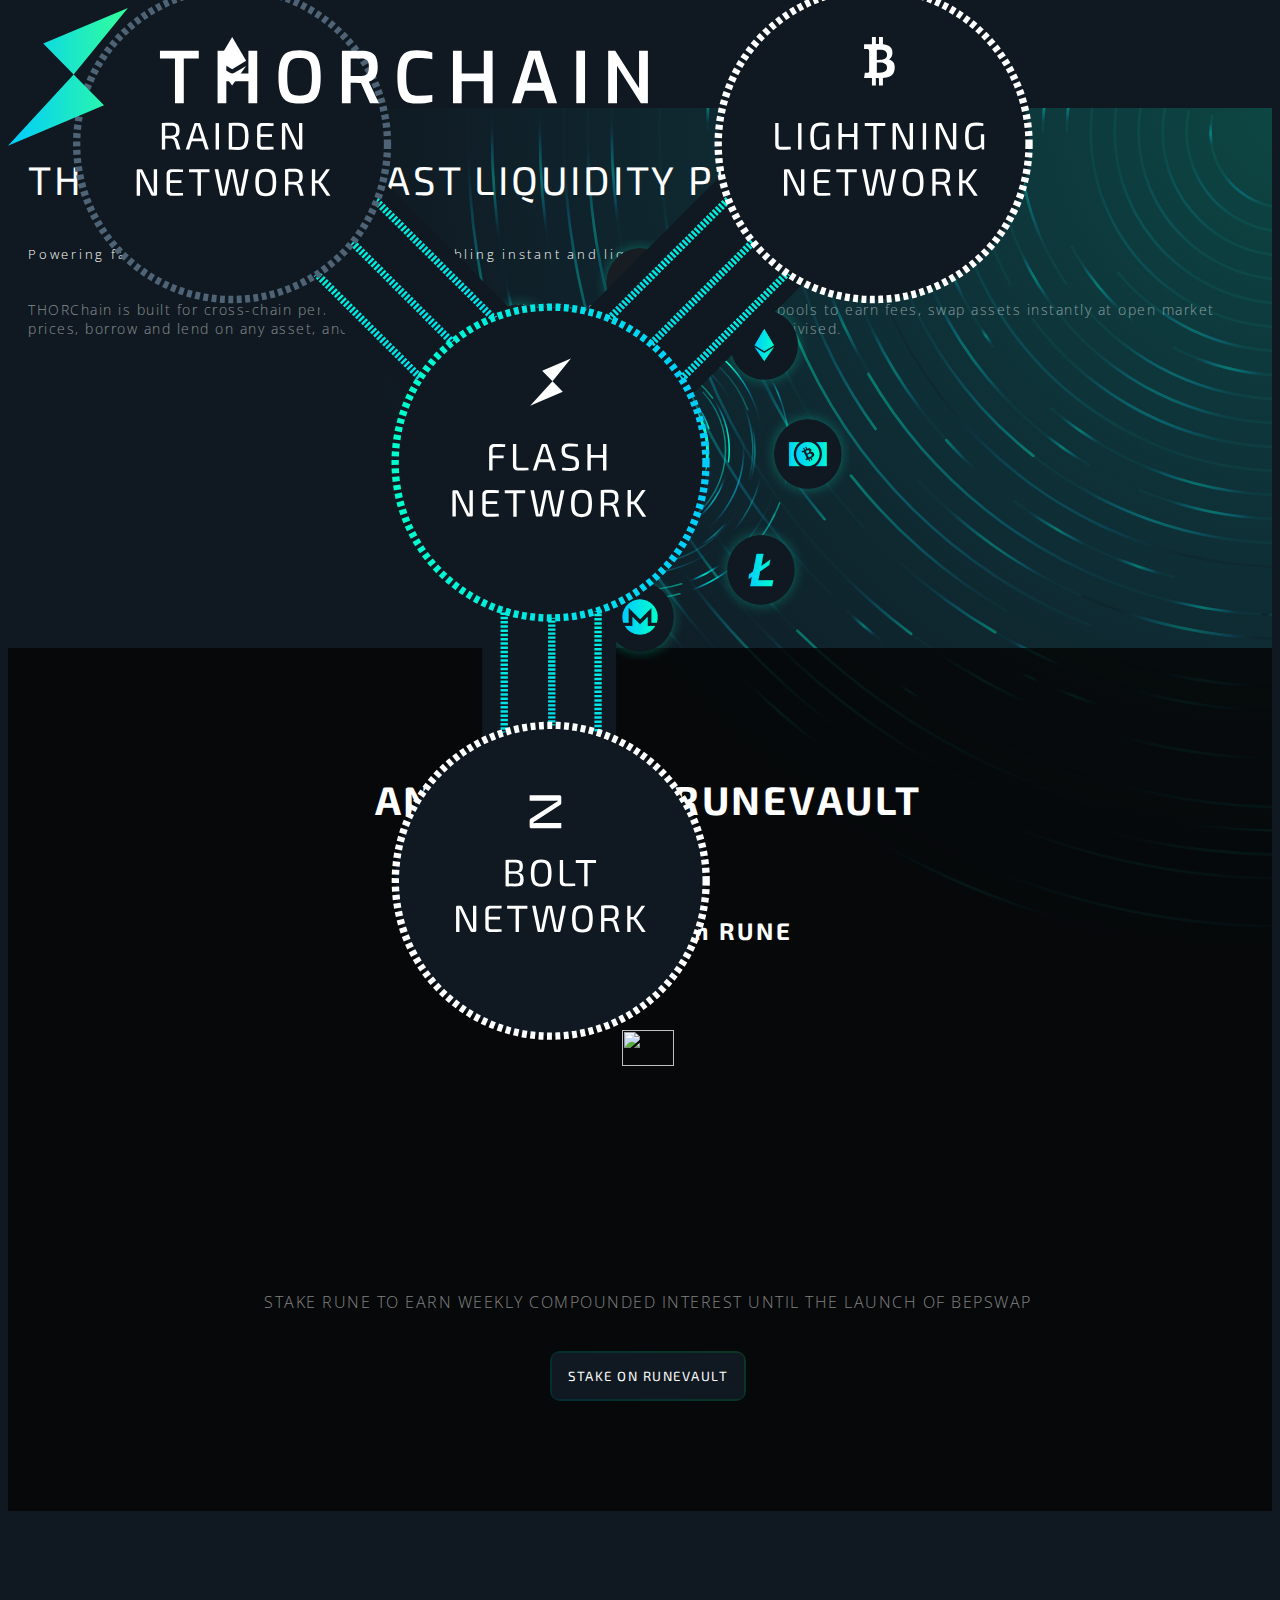
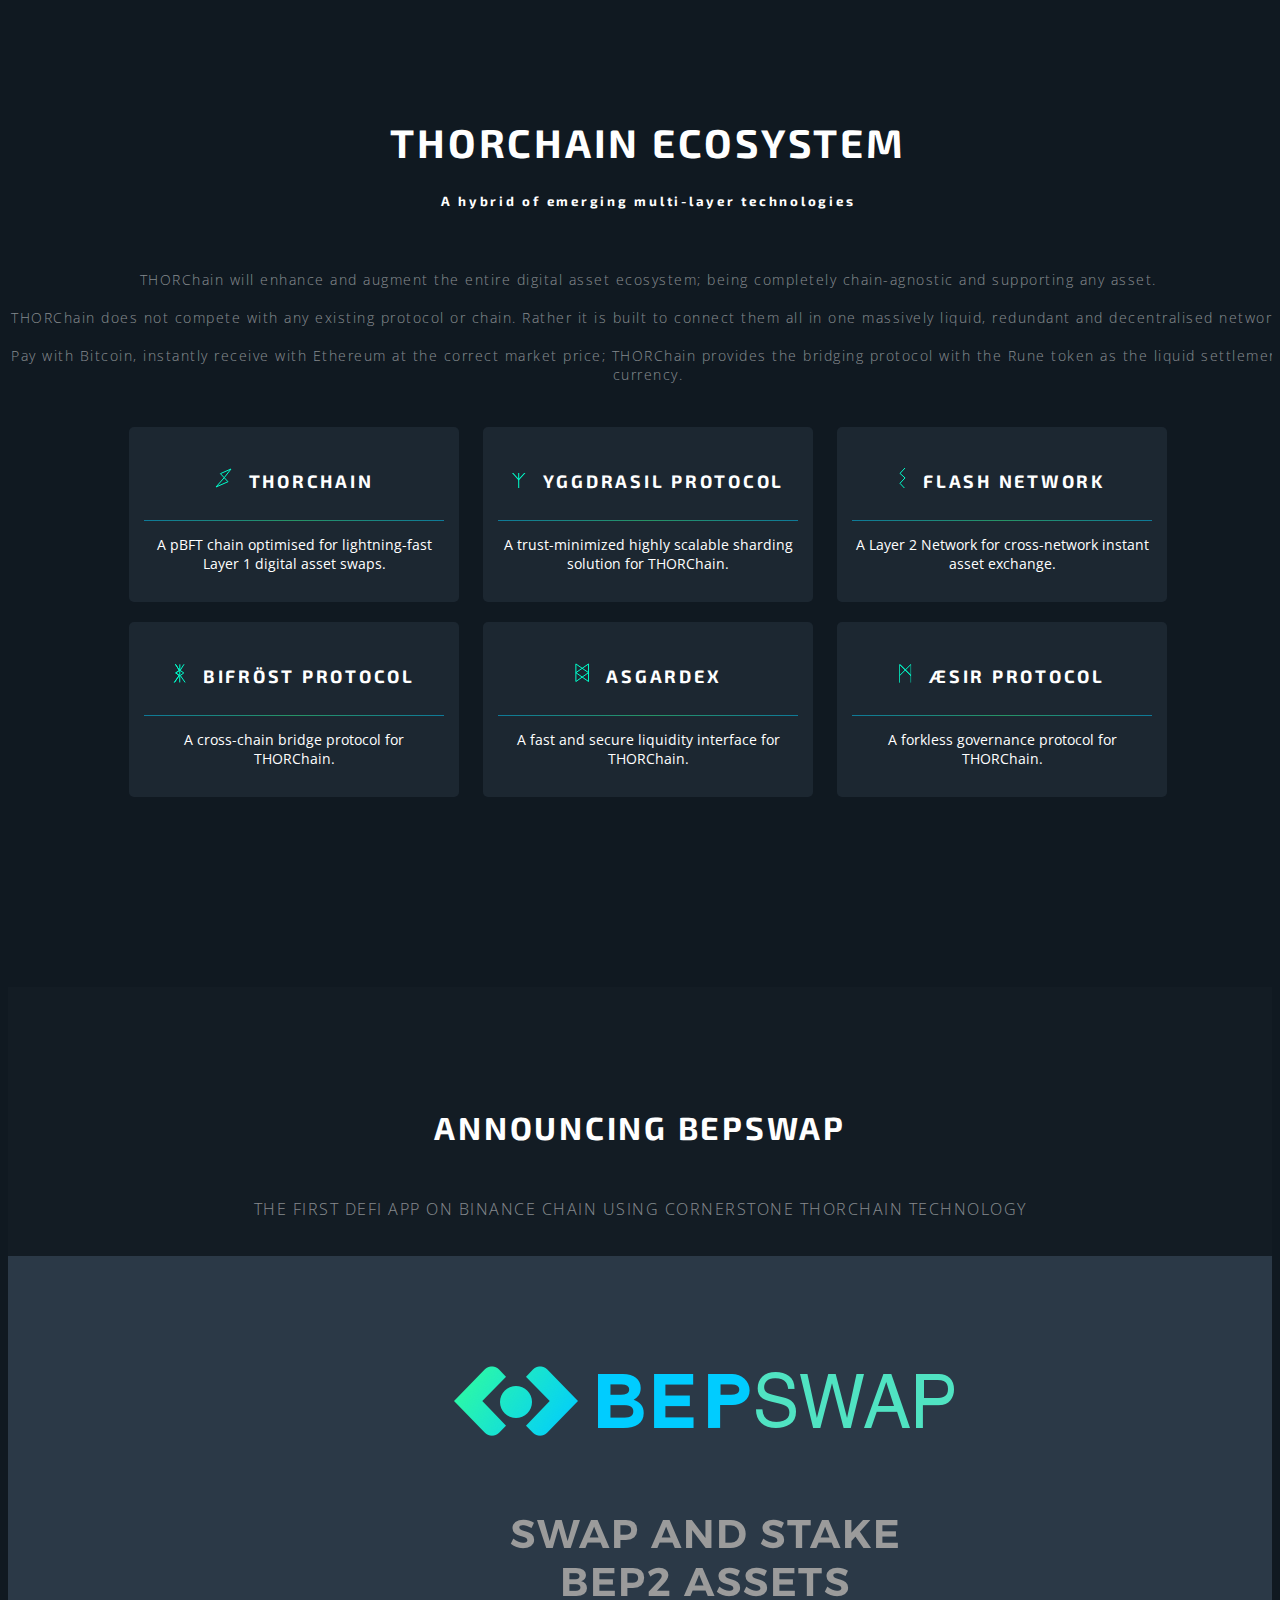
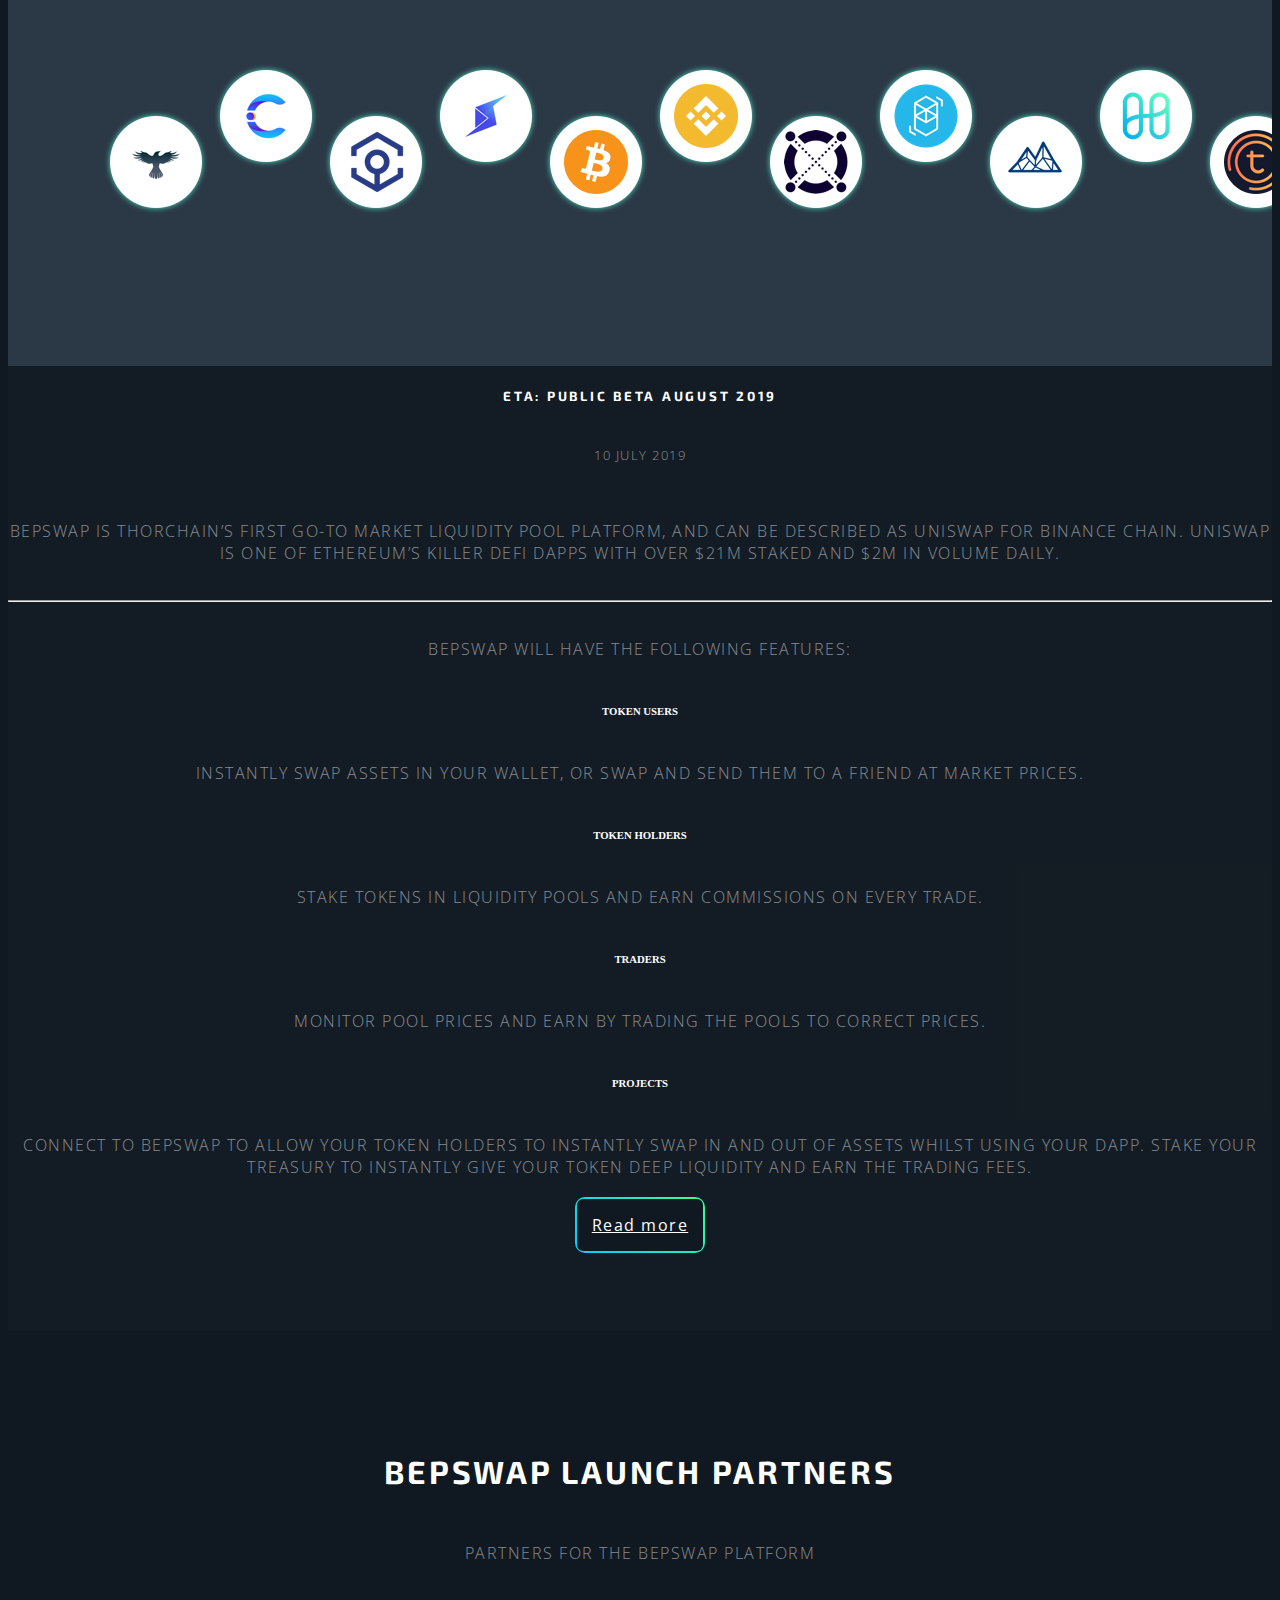
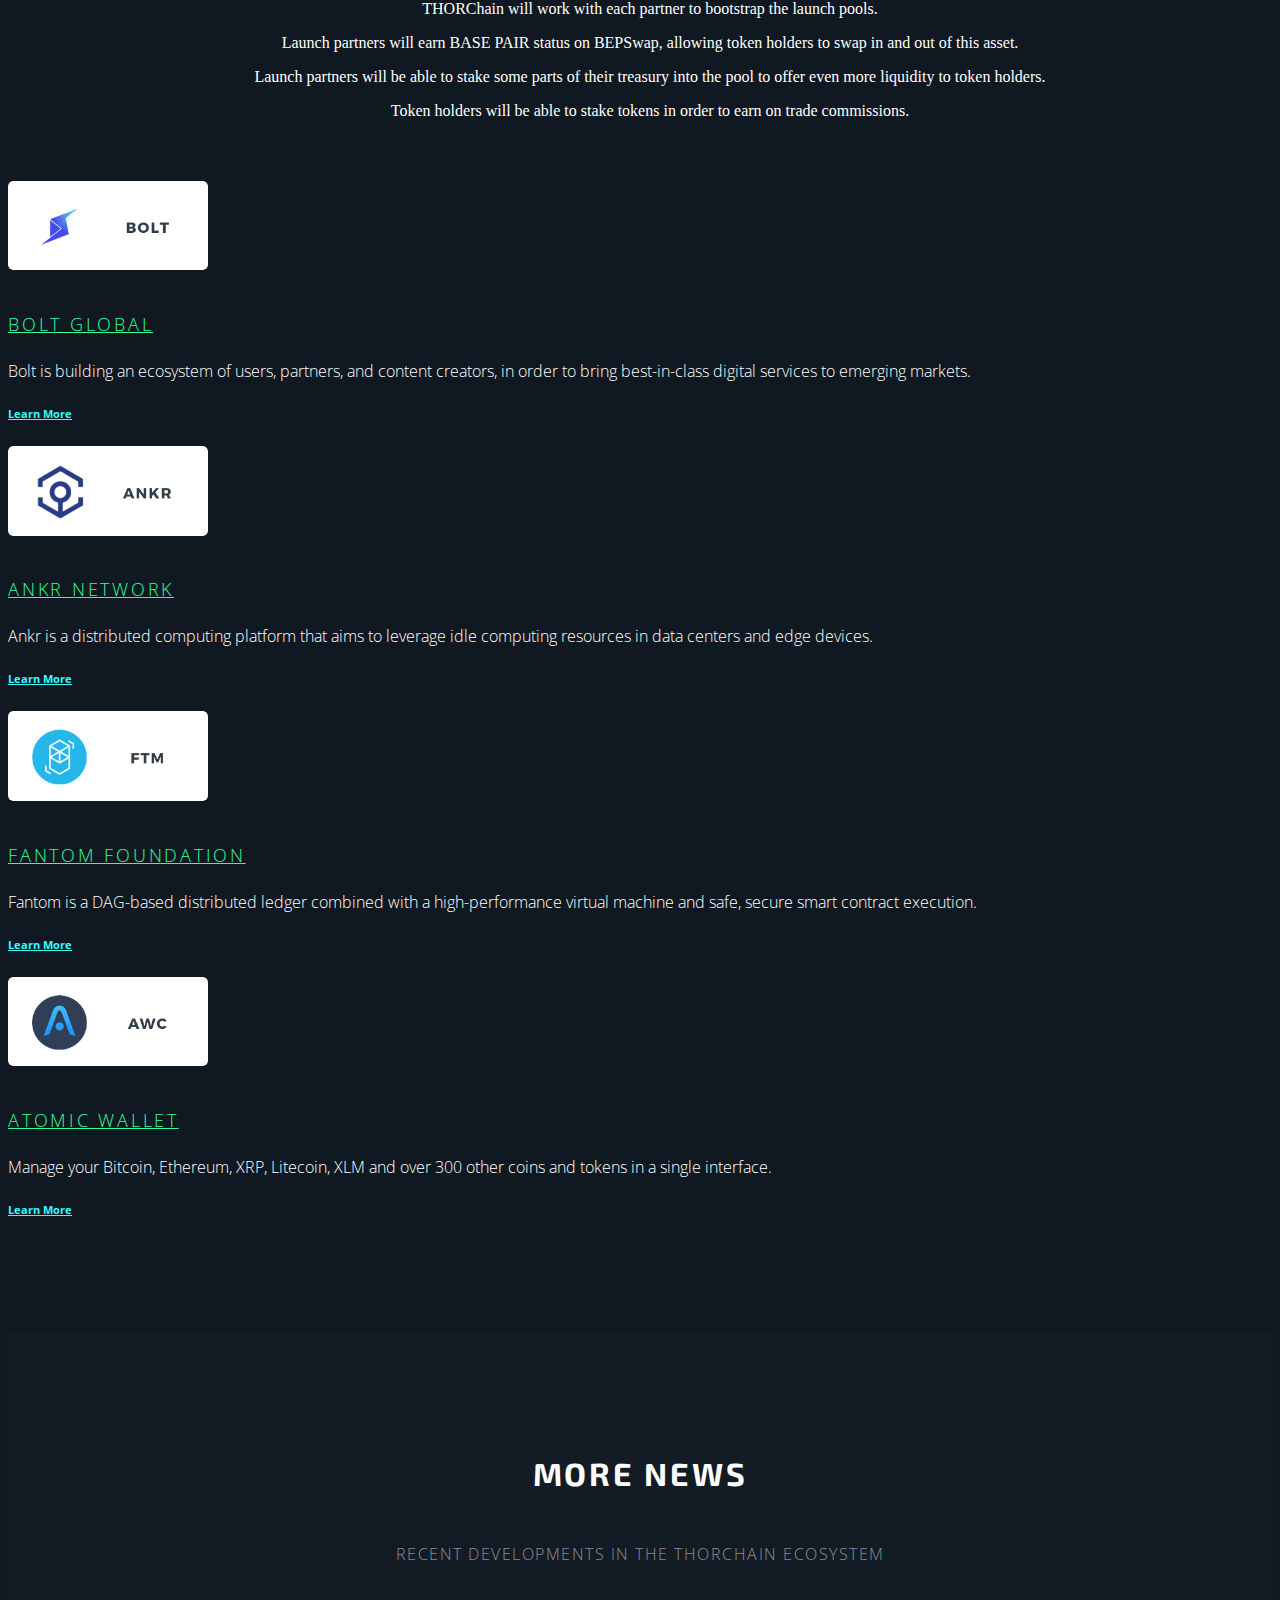
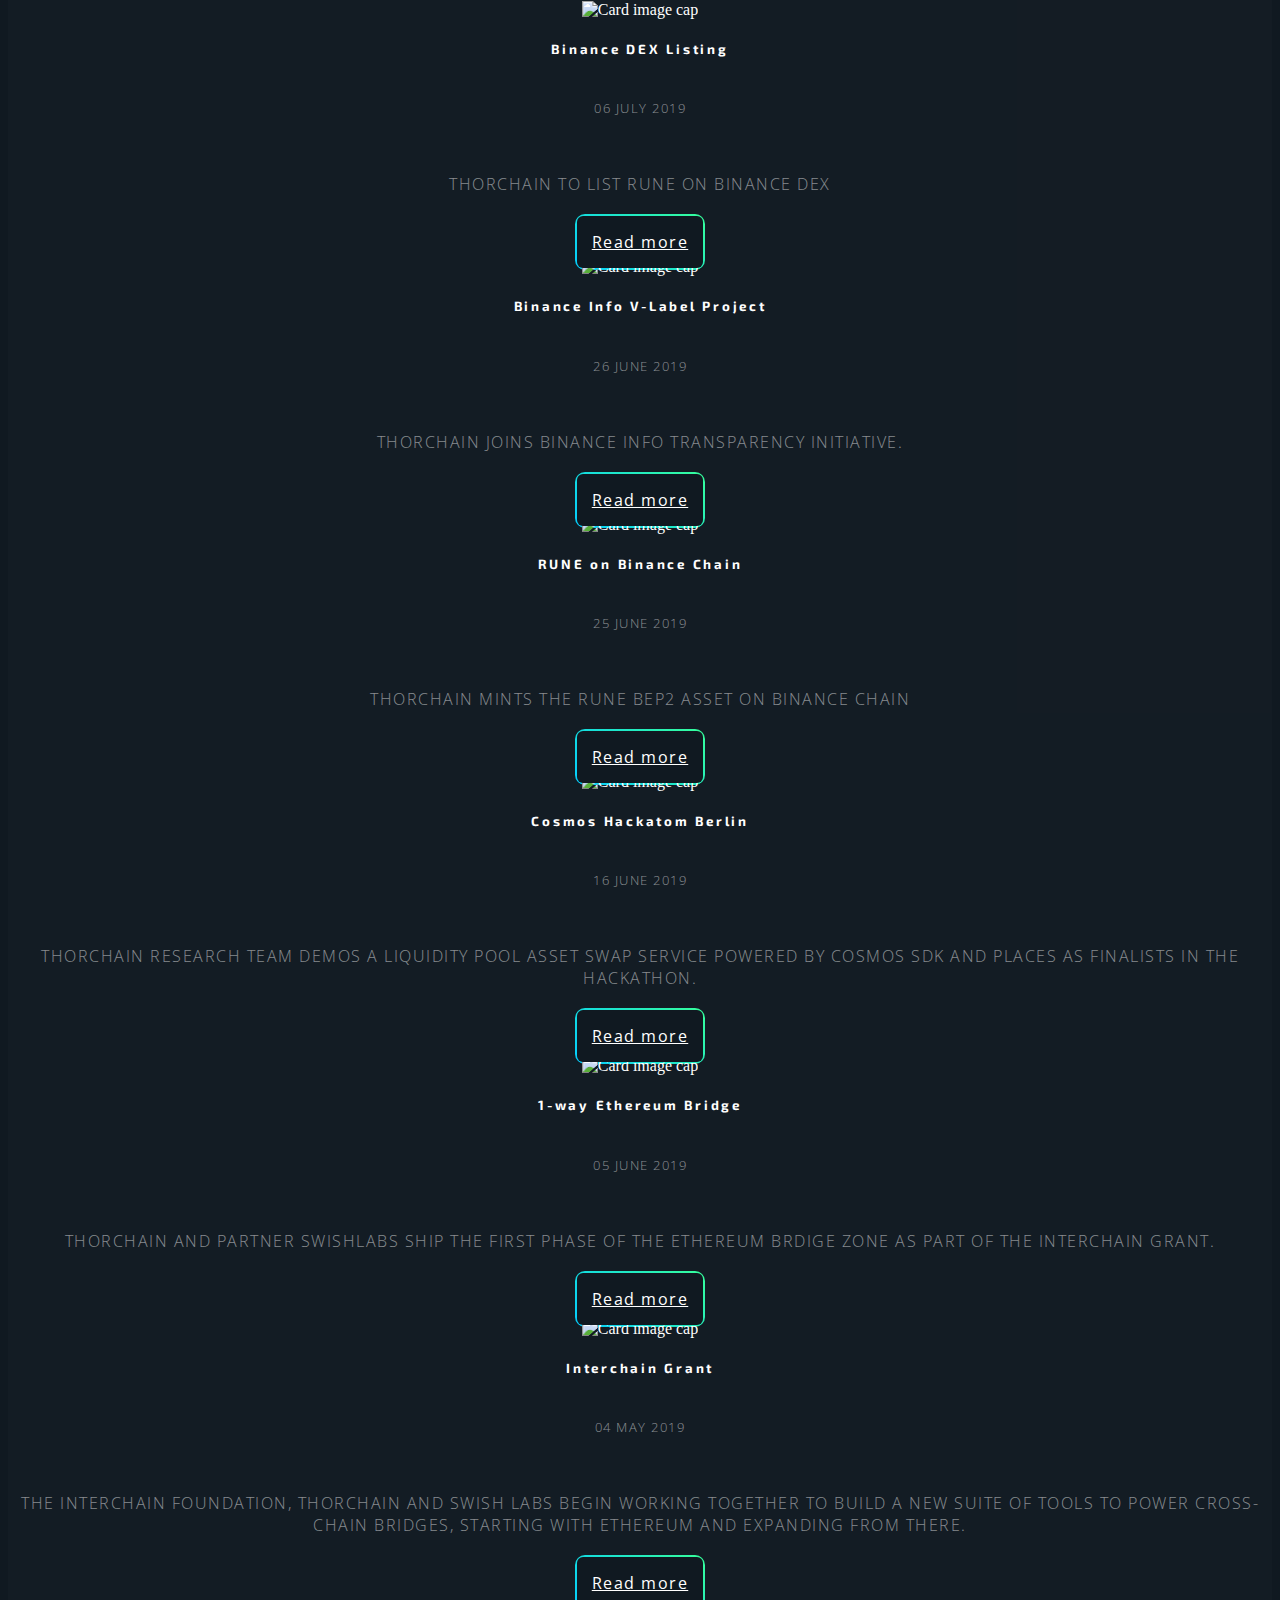
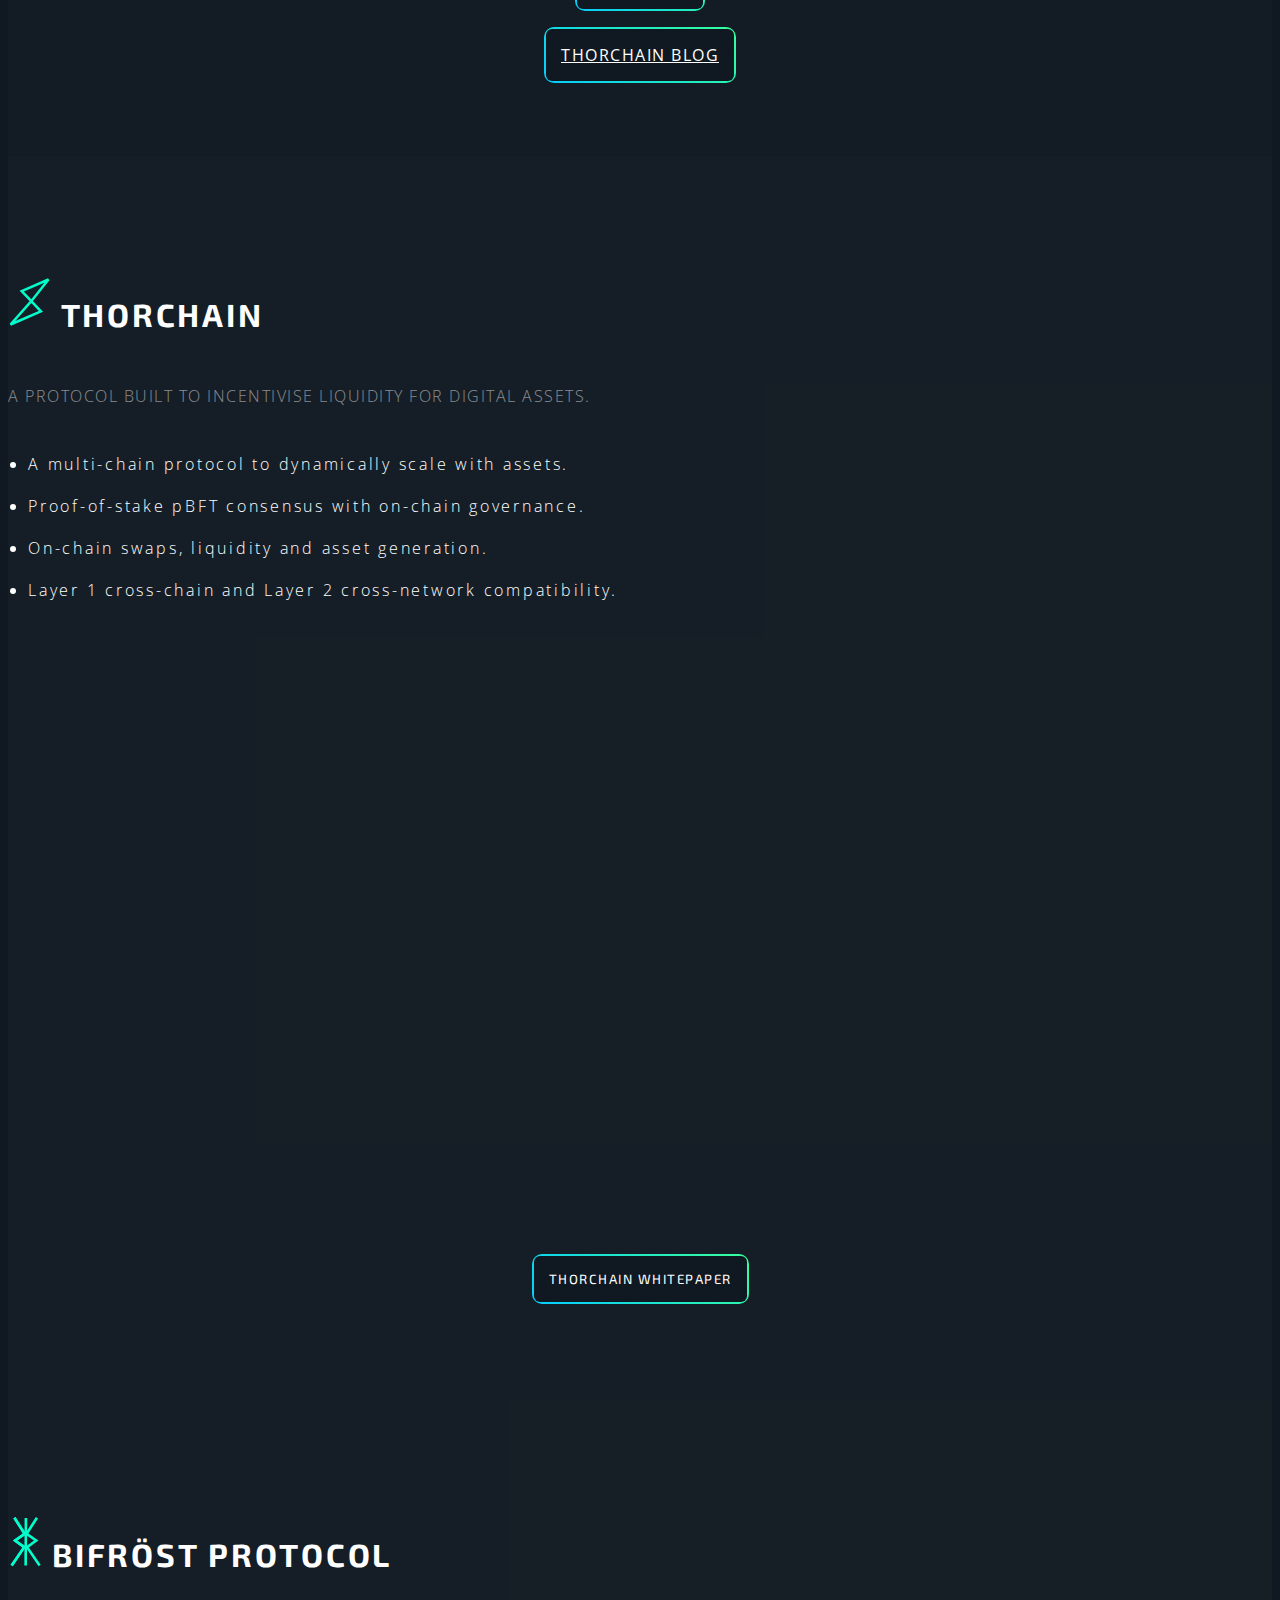
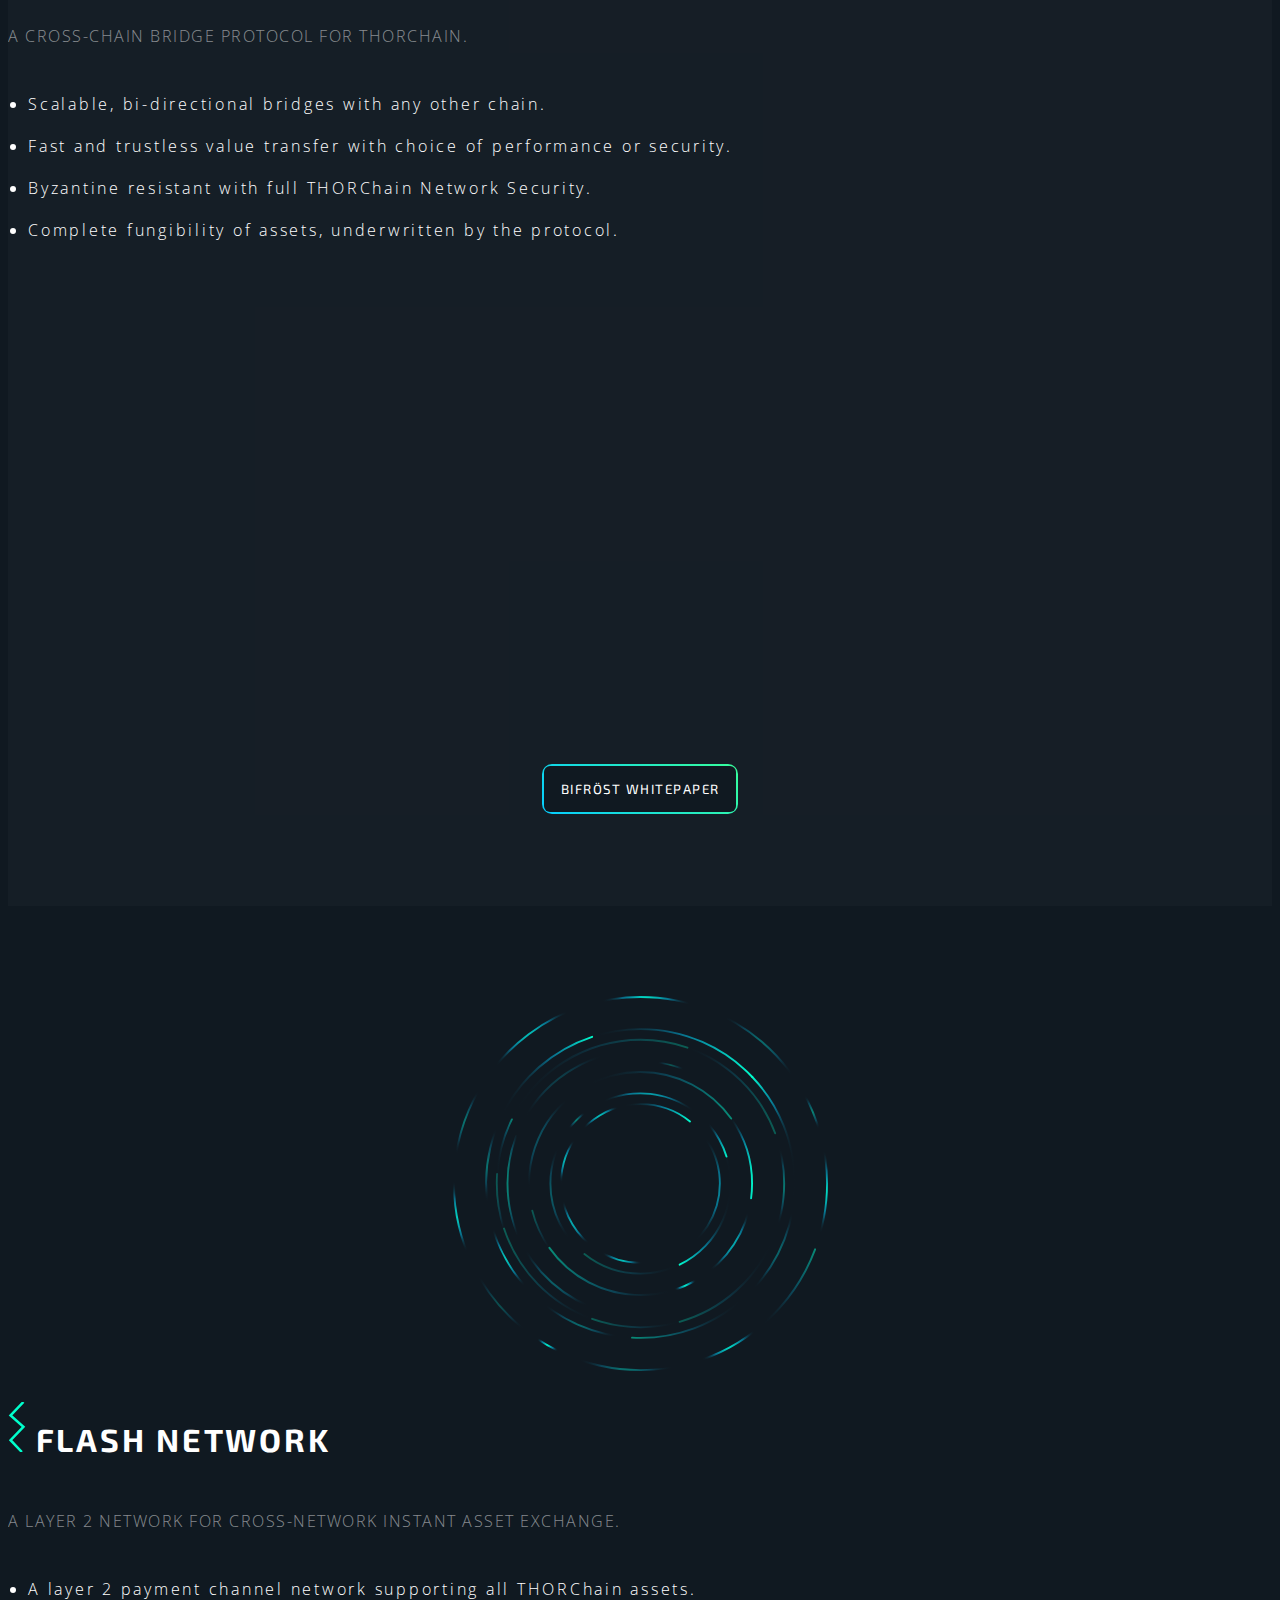
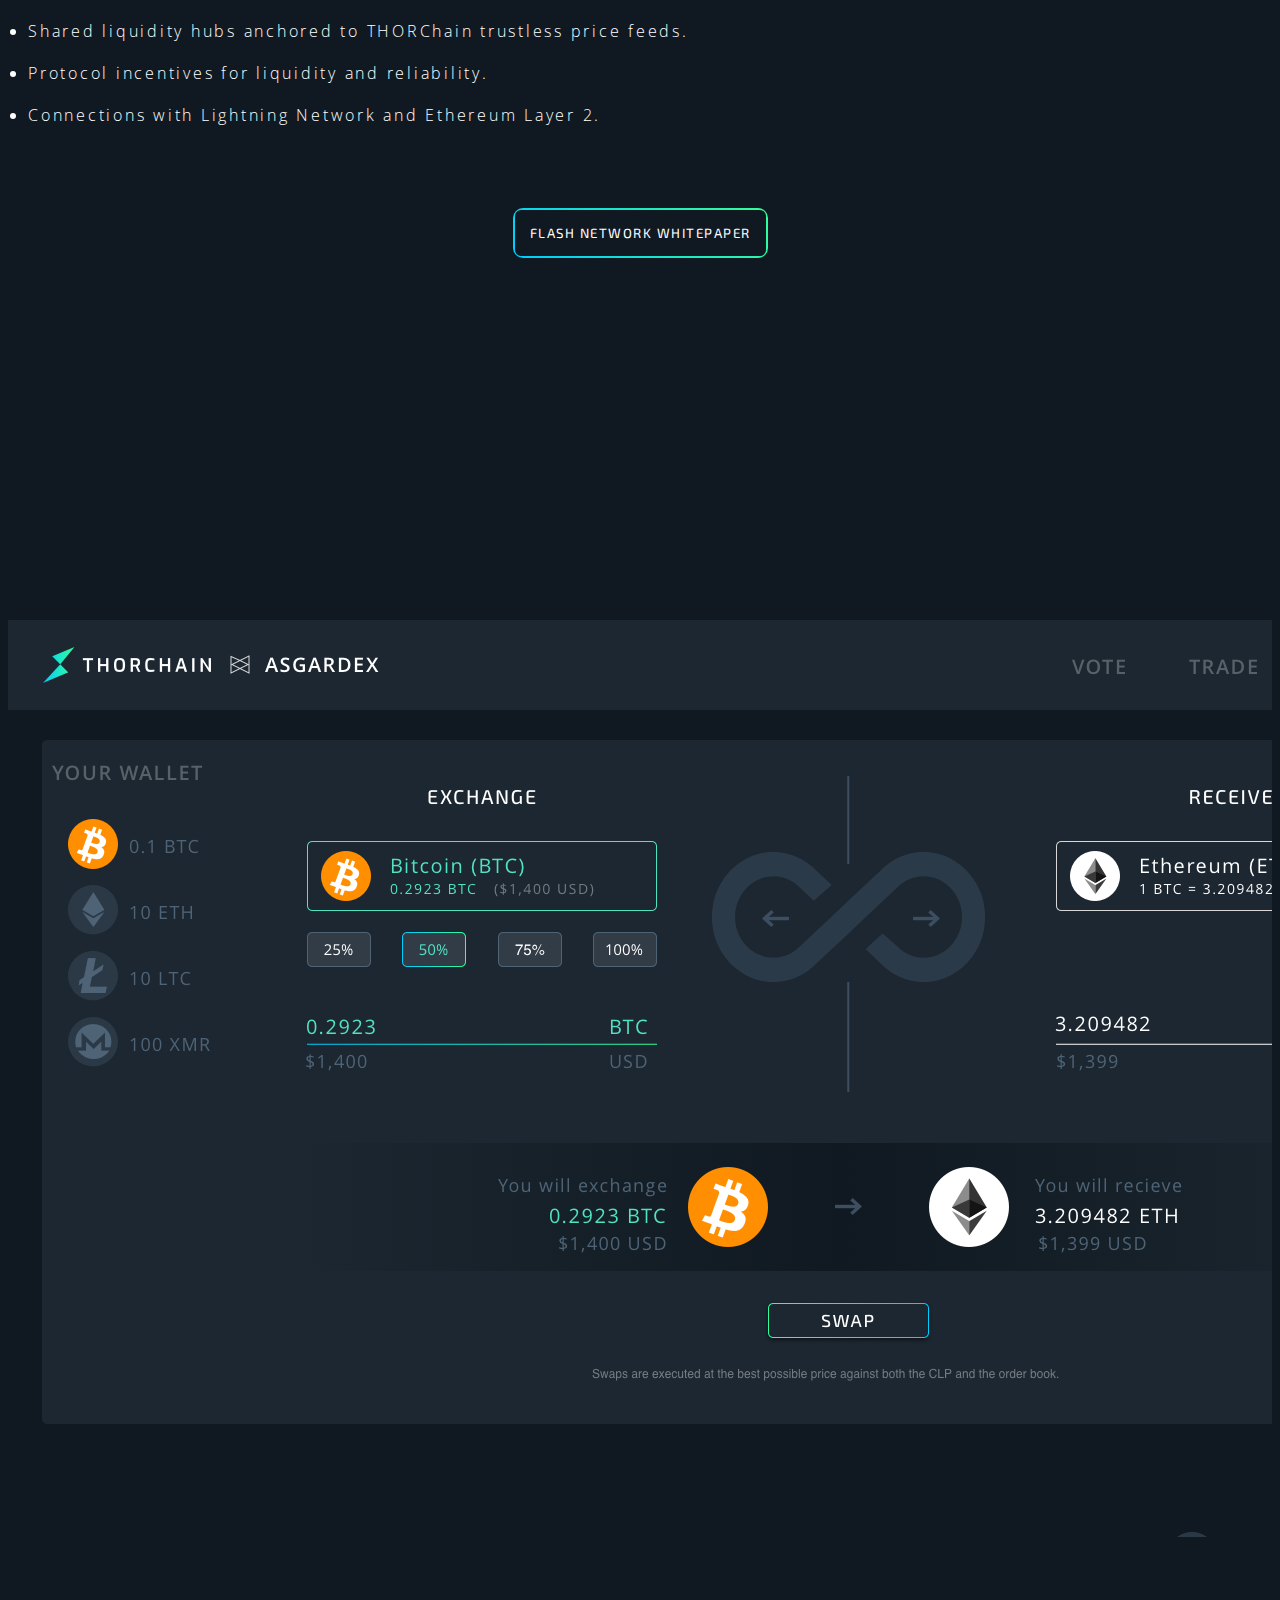
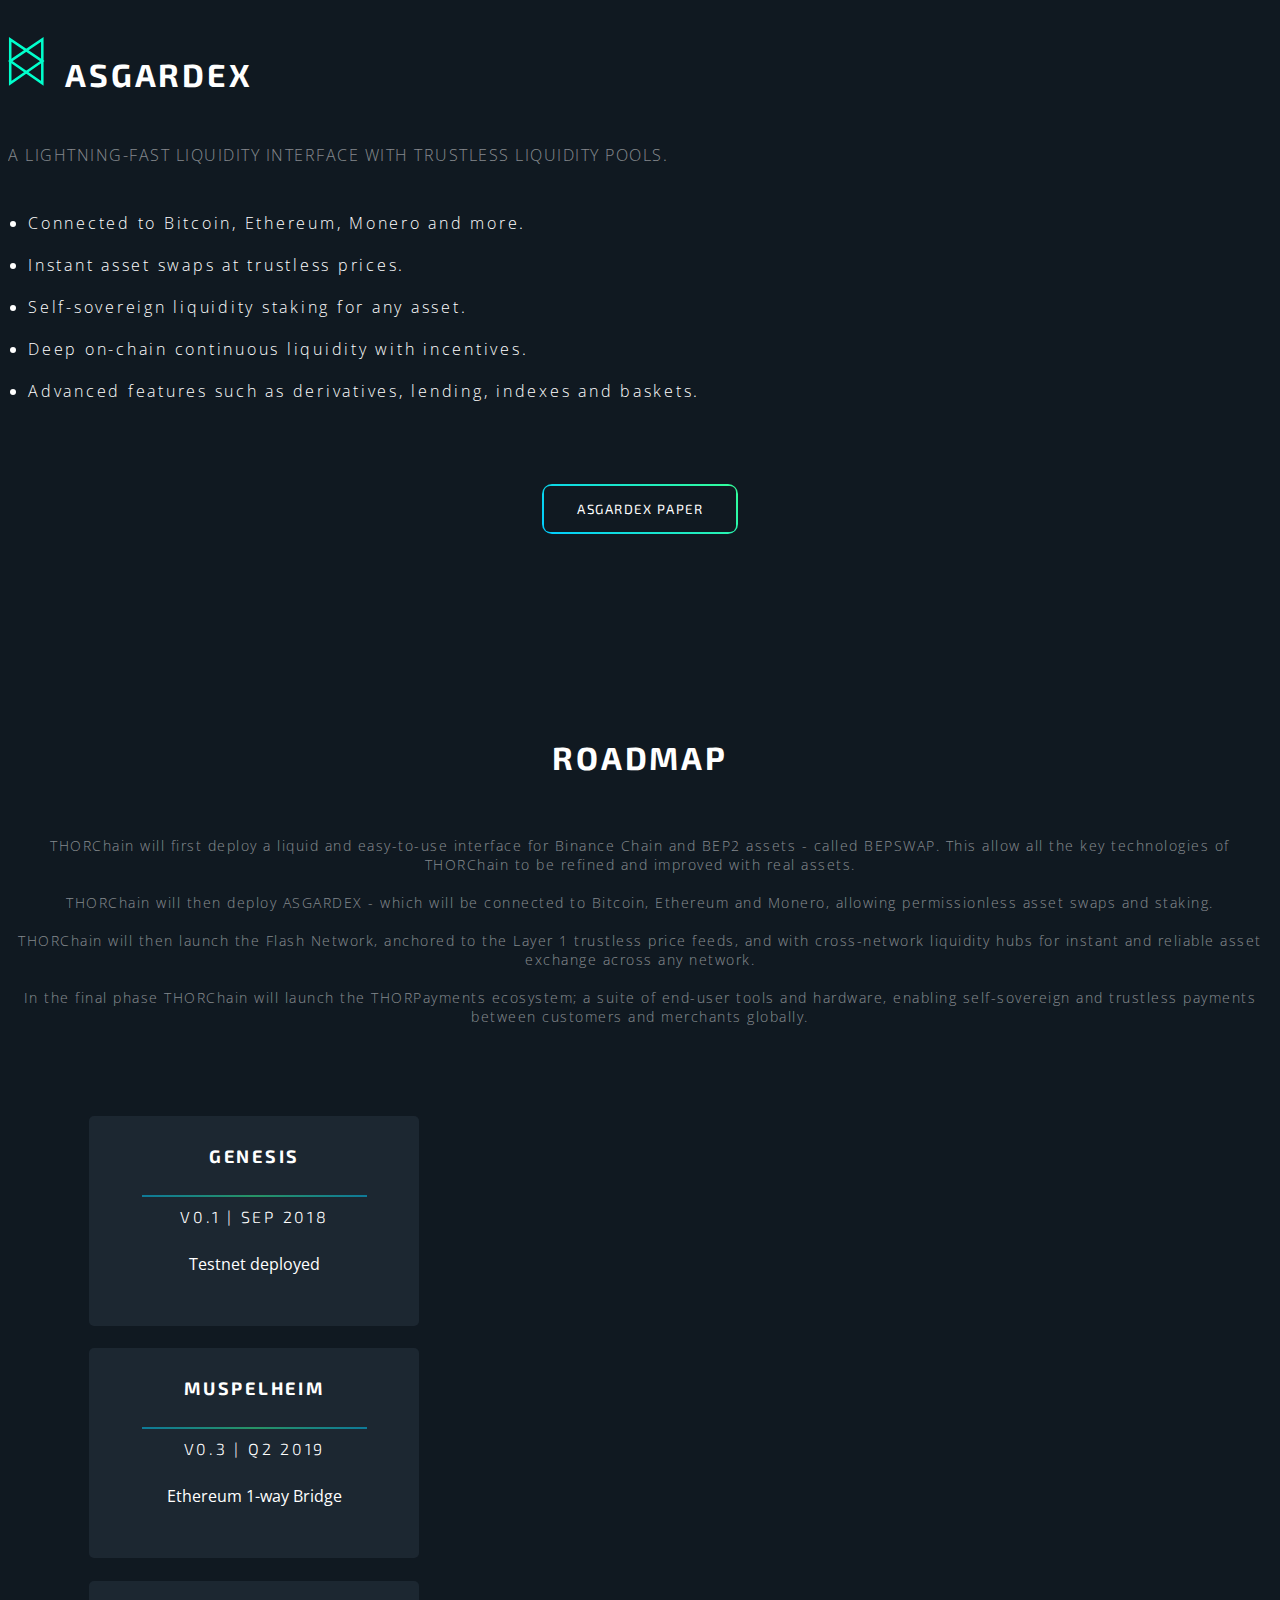
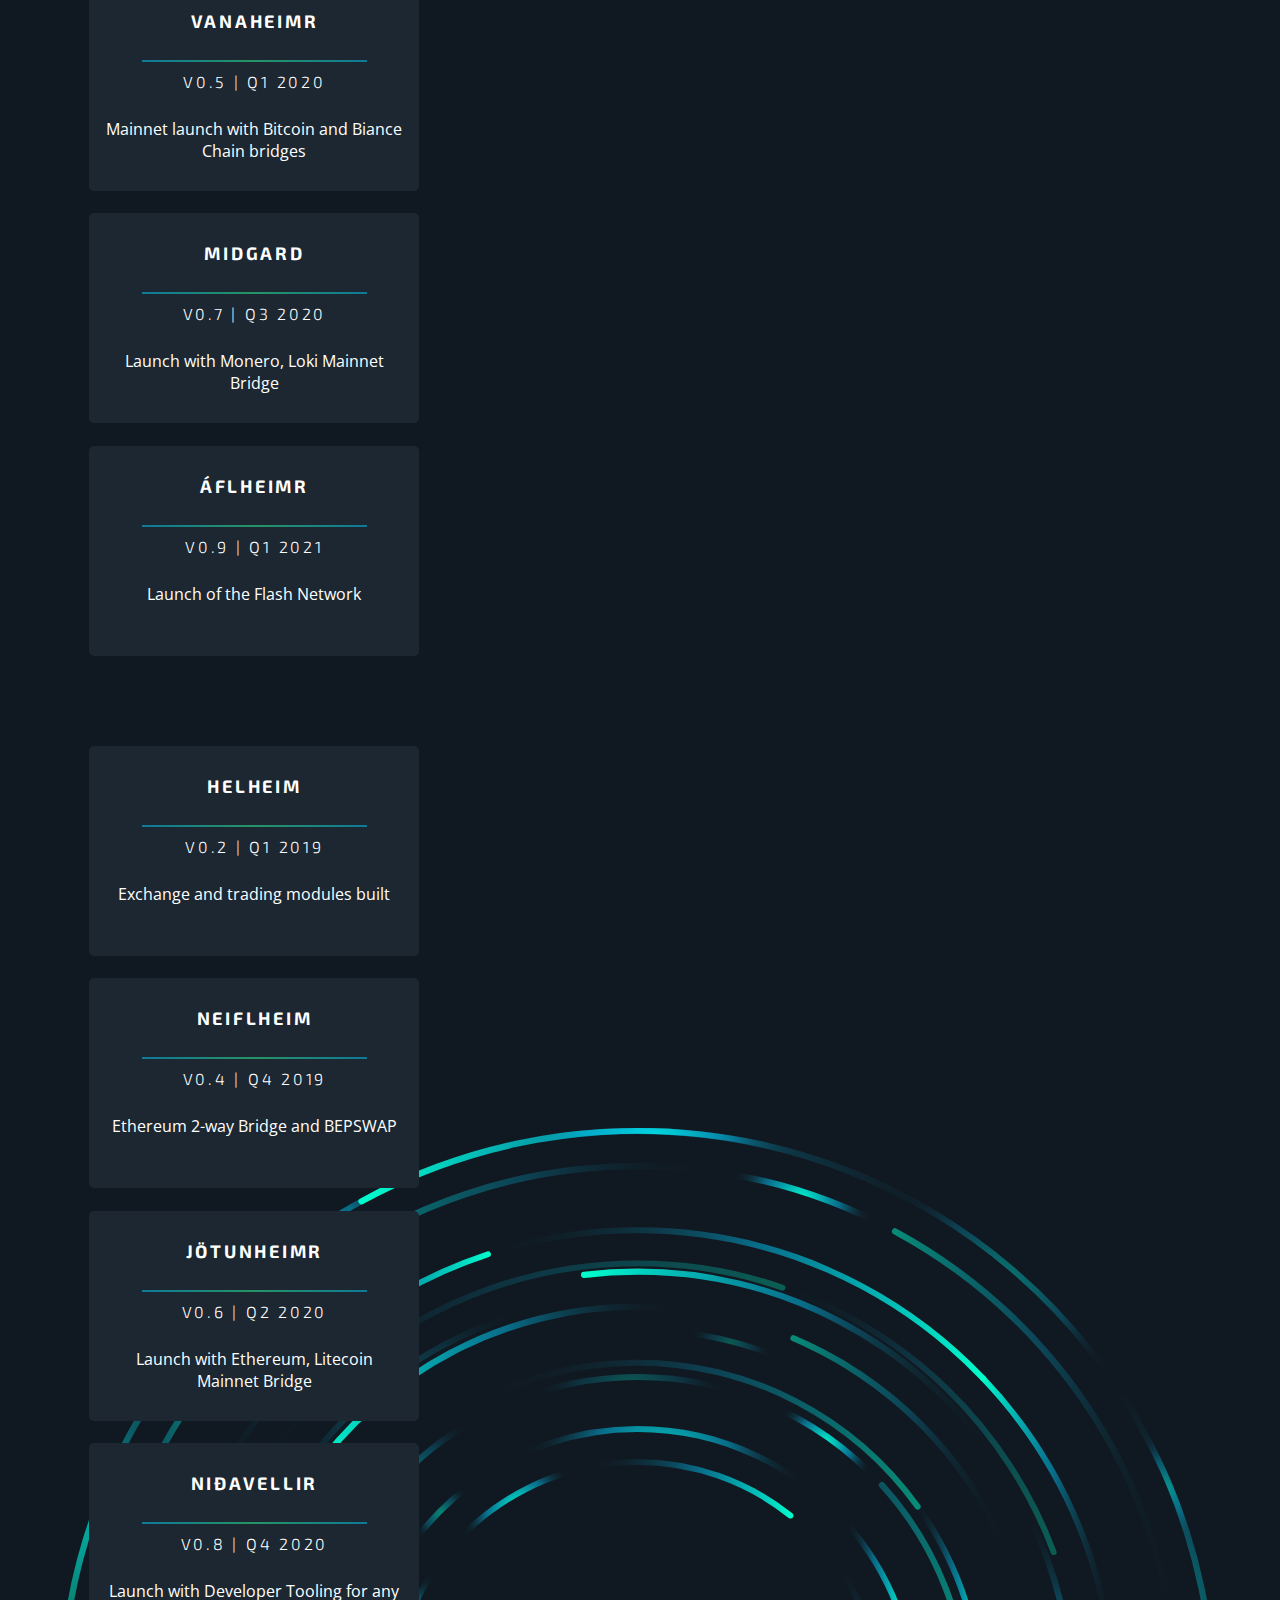
==== commit a1cfd58d: "updates" ====
--- a/public/index.html
+++ b/public/index.html
@@ -1,853 +1,1186 @@
 <html>
 
 <head>
-    <meta charset="utf-8">
-    <title>THORCHAIN</title>
-    <link rel="icon" href="assets/img/favicon.png">
-    <meta name="viewport" content="width=device-width, initial-scale = 1.0, maximum-scale=1.0, user-scalable=no" />
-    <link href="https://stackpath.bootstrapcdn.com/bootstrap/4.1.3/css/bootstrap.min.css" rel="stylesheet" integrity="sha384-MCw98/SFnGE8fJT3GXwEOngsV7Zt27NXFoaoApmYm81iuXoPkFOJwJ8ERdknLPMO"
-        crossorigin="anonymous">
-    <link href="https://fonts.googleapis.com/css?family=Exo+2|Open+Sans" rel="stylesheet">
-    <link href="assets/css/connecting-dots.css" rel="stylesheet">
-    <link href="assets/css/thorchain.css" rel="stylesheet">
-    <link rel="stylesheet/less" type="text/css" href="styles.less" />
-    <link href="assets/css/helper.css" rel="stylesheet">
-    <link href="assets/css/globe.css" rel="stylesheet">
-    <link href="assets/css/animations-ie-fix.css" rel="stylesheet">
-    <link href="assets/css/animations.css" rel="stylesheet">
-    <link href="https://fonts.googleapis.com/css?family=Open+Sans:200,300,400" rel="stylesheet">
-    <link href="https://fonts.googleapis.com/css?family=Exo+2:300,400" rel="stylesheet">
+  <meta charset="utf-8">
+  <title>THORCHAIN</title>
+  <link rel="icon" href="assets/img/favicon.png">
+  <meta name="viewport" content="width=device-width, initial-scale = 1.0, maximum-scale=1.0, user-scalable=no" />
+  <link href="https://stackpath.bootstrapcdn.com/bootstrap/4.1.3/css/bootstrap.min.css" rel="stylesheet" integrity="sha384-MCw98/SFnGE8fJT3GXwEOngsV7Zt27NXFoaoApmYm81iuXoPkFOJwJ8ERdknLPMO"
+  crossorigin="anonymous">
+  <link href="https://fonts.googleapis.com/css?family=Exo+2|Open+Sans" rel="stylesheet">
+  <link href="assets/css/connecting-dots.css" rel="stylesheet">
+  <link href="assets/css/thorchain.css" rel="stylesheet">
+  <link href="assets/css/timer.css" rel="stylesheet">
+  <link rel="stylesheet/less" type="text/css" href="styles.less" />
+  <link href="assets/css/helper.css" rel="stylesheet">
+  <link href="assets/css/globe.css" rel="stylesheet">
+  <link href="assets/css/animations-ie-fix.css" rel="stylesheet">
+  <link href="assets/css/animations.css" rel="stylesheet">
+  <link href="https://fonts.googleapis.com/css?family=Open+Sans:200,300,400" rel="stylesheet">
+  <link href="https://fonts.googleapis.com/css?family=Exo+2:300,400" rel="stylesheet">
+
 </head>
 
-<body>
-    <nav id="mainNav" class="navbar navbar-expand-lg">
-        <div class="container">
-            <a class="navbar-brand" style="max-width: 40%">
-                <img class="top-brand" src="assets/img/thorchain-white-text.svg">
-            </a>
+<style>
+#mailget_signup_form *{font:normal normal 400 16px/1.6 "Helvetica Neue",Helvetica,Arial,sans-serif;color:#383838}
+#mailget_signup_form{max-width:400px; width:100%;}
+#mailget_signup_form .mg-row{padding:6px}
+#mailget_signup_form label{display:block;margin-bottom:3px}
+#mailget_signup_form button,#mailget_signup_form input,#mailget_signup_form textarea{display:block;padding:4px;border:1px solid #bbb;border-radius:2px;width:100%;-webkit-appearance:none;-webkit-box-sizing:border-box;-moz-box-sizing:border-box;box-sizing:border-box}
+#mailget_signup_form button:focus,#mailget_signup_form input:focus,#mailget_signup_form textarea:focus{border-color:#23b7e5;outline:0}
+#mailget_signup_form input[type=submit]{background-color:rgba(51,255,153,1);color:#fff;border-color:#101921;cursor:pointer;font-weight:700;padding:5px;margin-top:12px;border-radius:2px}
+#mailget_signup_form input[type=submit]:hover{background-color:rgba(51,255,153,1)}
+#mailget_signup_form input[type=submit]:active{background-color:rgba(51,255,153,1)}
+#mailget_signup_form .mg-error{margin-left:8px;font-size:14px;color:#F79572;line-height:1}
+
+
+</style>
+
+<body onload="setInterval('countdown()', 1000)">
+  <nav id="mainNav" class="navbar navbar-expand-lg">
+    <div class="container">
+      <a class="navbar-brand" style="max-width: 40%">
+        <img class="top-brand" src="assets/img/thorchain-white-text.svg">
+      </a>
+    </div>
+  </nav>
+
+  <section id="top">
+    <div class="container-fluid top-div min-h-60v"  id="hero">
+      <div class="container">
+        <div class="row">
+          <div class="col-lg-6 col-md-12">
+            <div class="row top-text" style="margin-top:100px">
+              <h1>The Lightning-Fast Liquidity Protocol</h1>
+              <h5 class="py-15px">Powering fast and low-fee digital asset swaps; enabling instant and
+                liquid
+                payments.</h5>
+                <p class="desc-paragraph">THORChain is built for cross-chain permissionless digital asset liquidity.
+                  Stake assets in liquidity pools to earn fees, swap assets instantly at open market prices,
+                  borrow and lend on any asset, and pay in any currency. The future is open, liquid and incentivised.
+                </p>
+              </div>
+              <div class="row text-left">
+                <div class="col-12" style="font-size: 1.5rem">
+                  <a href="https://twitter.com/thorchain_org" target="_blank">
+                    <i class="text-grey mx-10px fab fa-twitter"></i>
+                  </a>
+                  <a href="https://reddit.com/r/thorchain" target="_blank">
+                    <i class="text-grey mx-10px fab fa-reddit"></i>
+                  </a>
+                  <a href="https://github.com/thorchain" target="_blank">
+                    <i class="text-grey mx-10px fab fa-github"></i>
+                  </a>
+                  <a href="https://t.me/thorchain_org" target="_blank">
+                    <i class="text-grey mx-10px fab fa-telegram-plane"></i>
+                  </a>
+                  <a href="https://medium.com/thorchain" target="_blank">
+                    <i class="text-grey mx-10px fab fa-medium"></i>
+                  </a>
+                </div>
+
+
+              </div>
+            </div>
+          </div>
         </div>
-    </nav>
-
-    <section id="top">
-        <div class="container-fluid top-div min-h-50v"  id="hero">
-            <div class="container">
-                <div class="row">
-                    <div class="col-lg-6 col-md-12">
-                        <div class="row top-text" style="margin-top:100px">
-                            <h1>The Lightning-Fast Decentralised Exchange Protocol</h1>
-                            <h5 class="py-15px">Powering fast and low-fee digital asset swaps; enabling instant and
-                                liquid
-                                payments.</h5>
-                            <p class="desc-paragraph">The THORChain ecosystem is built for a singular purpose: to
-                                create
-                                a massive payment network for payment freedom. In the matured vision it will enable
-                                anyone
-                                to pay for anything in any currency, with continuous liquidity, near-instant finality
-                                and
-                                complete self-sovereignty.</p>
+      </div>
+
+      <section class="container-fluid min-h-60v" id="container">
+        <div class="container-fluid lgrey-bg min-h-60v pt-10vh pb-10vh">
+          <div class="container">
+            <div class="row">
+              <div class="col-lg-12 pitch-text text-center">
+                <h1>ANNOUNCING RUNEVAULT</h1>
+                <br><br>
+                <h2>Stake and earn RUNE</h2>
+                <br><br>
+                <div class="row text-center">
+                  <div class="col text-center">
+                    <a href="https://runevault.org" target="_blank">
+                    <img class="py-30px" src="assets/img/runevault.svg" style="width: 20%;">
+                  </a>
+                  </div>
+                </div>
+
+
+                <section id="display" class="grid grid-pad">
+                  <!-- <div class="col-1-4">
+                    <div class="time">
+                      <span id="fday" class="timeLeft"></span>
+                    </div>
+                    <p id="label">Days</p>
+                  </div>
+                  <div class="col-1-4">
+                    <div class="time">
+                      <span id="fhour" class="timeLeft"></span>
+                    </div>
+                    <p id="label">Hours</p>
+                  </div>
+                  <div class="col-1-4">
+                    <div class="time">
+                      <span id="fmin" class="timeLeft"></span>
+                    </div>
+                    <p id="label">Minutes</p>
+                  </div>
+                  <div class="col-1-4">
+                    <div class="time">
+                      <span id="fsec" class="timeLeft"></span>
+                    </div>
+                    <p id="label">Seconds</p>
+                  </div> -->
+                  <br>
+                  <p>STAKE RUNE TO EARN WEEKLY COMPOUNDED INTEREST UNTIL THE LAUNCH OF BEPSWAP</p>
+                  <!-- <br>
+                  <h4>20 July, 2019</h4>
+                  <p>0800 UTC | 1000 Central Europe | 1600 Beijing, Singapore | 1800 AEST</p> -->
+
+                  <div class="col-12 py-1">
+                    <a href="https://runevault.org" target="_blank">
+                      <button class="btn btn-thor">
+                        STAKE ON RUNEVAULT
+                      </button>
+                    </a>
+                  </div>
+
+
+                </section>
+                <br />
+              </div>
+            </div>
+          </div>
+        </div>
+      </section>
+
+
+      <div class="container-fluid min-h-60v" id="ecosystem">
+        <div class="container ecosystem-container">
+          <div class="row text-center">
+            <div class="col-12">
+              <h1>THORCHAIN ECOSYSTEM</h1>
+              <h5>A hybrid of emerging multi-layer technologies</h5>
+              <div class="container pt-25px">
+                <p class="desc-paragraph">THORChain will enhance and augment the entire digital
+                  asset ecosystem; being completely chain-agnostic and supporting any asset.
+                  <br><br> THORChain does not compete with any existing protocol or chain. Rather it is
+                  built
+                  to connect them all in one massively liquid, redundant and decentralised network.
+                  <br><br>
+                  Pay with Bitcoin, instantly receive with Ethereum at the correct market price; THORChain
+                  provides
+                  the bridging protocol with the Rune token as the liquid settlement currency.
+                  <br><br>
+                </div>
+              </div>
+            </div>
+            <div class="row component-row my-30 text-left">
+              <div class="container  text-center" style="justify-content: center">
+                <a href="https://github.com/thorchain" target="_blank">
+                  <div class="thorchain-component" style="display: inline-block;">
+                    <h4>
+                      <span class="pr-10px">
+                        <img src="assets/img/thorchain.svg">
+                      </span>THORCHAIN</h4>
+                      <div class="bg-thorchain-gradient-center w-100p" style=" height:1px; margin-bottom: 10px;"></div>
+                      <p>A pBFT chain optimised for lightning-fast Layer 1 digital asset swaps.</p>
+                    </div>
+                  </a>
+                  <a href="https://github.com/thorchain/Yggdrasil-Protocol" target="_blank">
+                    <div class="thorchain-component" style="display: inline-block;">
+                      <h4>
+                        <span class="pr-10px">
+                          <img src="assets/img/yggdrasil.svg">
+                        </span>YGGDRASIL PROTOCOL</h4>
+                        <div class="bg-thorchain-gradient-center w-100p" style=" height:1px; margin-bottom: 10px;"></div>
+                        <p>A trust-minimized highly scalable sharding solution for THORChain.</p>
+                      </div>
+                    </a>
+                    <a href="https://github.com/thorchain/Flash-Network" target="_blank">
+                      <div class="thorchain-component" style="display: inline-block;">
+                        <h4>
+                          <span class="pr-10px">
+                            <img src="assets/img/flash.svg">
+                          </span>FLASH NETWORK</h4>
+                          <div class="bg-thorchain-gradient-center w-100p" style=" height:1px; margin-bottom: 10px;"></div>
+                          <p>A Layer 2 Network for cross-network instant asset exchange.</p>
                         </div>
-                        <div class="row text-left">
-                            <div class="col-12" style="font-size: 1.5rem">
-                                <a href="https://twitter.com/thorchain_org" target="_blank">
-                                    <i class="text-grey mx-10px fab fa-twitter"></i>
-                                </a>
-                                <a href="https://reddit.com/r/thorchain" target="_blank">
-                                    <i class="text-grey mx-10px fab fa-reddit"></i>
-                                </a>
-                                <a href="https://github.com/thorchain" target="_blank">
-                                    <i class="text-grey mx-10px fab fa-github"></i>
-                                </a>
-                                <a href="https://t.me/thorchain_org" target="_blank">
-                                    <i class="text-grey mx-10px fab fa-telegram-plane"></i>
-                                </a>
-                                <a href="https://medium.com/thorchain" target="_blank">
-                                    <i class="text-grey mx-10px fab fa-medium"></i>
-                                </a>
-                            </div>
-                            <div class="col-12 py-5">
-                                <a href="https://github.com/thorchain" target="_blank">
-                                    <button class="btn btn-thor">
-                                        VIEW DEVELOPMENT
-                                    </button>
-                                </a>
-                            </div>
-                        </div>
-                    </div>
-                </div>
-            </div>
-        </div>
-        <div class="container-fluid min-h-60v" id="ecosystem">
-            <div class="container ecosystem-container">
-                <div class="row text-center">
-                    <div class="col-12">
-                        <h1>THORCHAIN ECOSYSTEM</h1>
-                        <h5>A hybrid of emerging multi-layer technologies</h5>
-                        <div class="container pt-25px">
-                            <p class="desc-paragraph">THORChain will enhance and augment the entire crypto-currency and
-                                digital
-                                asset ecosystem; being completely chain-agnostic with fundamentals of compatibility,
-                                performance
-                                and upgradeability.
-                                <br><br> THORChain does not compete with any existing protocol or chain. Rather it is
-                                built
-                                to connect them all in one massively liquid, redundant and decentralised network. Pay
-                                with
-                                Bitcoin, instantly receive with Ethereum at the correct market price; THORChain
-                                provides
-                                the bridging protocol with the Rune token as the liquid settlement currency.
-                                <br><br> THORChain is not a Bitcoin replacement nor is it a smart contract platform. It
-                                is
-                                simply a lightning-fast decentralised exchange protocol.</p>
-                        </div>
-                    </div>
-                </div>
-                <div class="row component-row my-30 text-left">
-                    <div class="container  text-center" style="justify-content: center">
-                        <a href="https://github.com/thorchain" target="_blank">
-                            <div class="thorchain-component" style="display: inline-block;">
-                                <h4>
-                                    <span class="pr-10px">
-                                        <img src="assets/img/thorchain.svg">
-                                    </span>THORCHAIN</h4>
-                                <div class="bg-thorchain-gradient-center w-100p" style=" height:1px; margin-bottom: 10px;"></div>
-                                <p>A multi-chain optimised for lightning-fast Layer 1 digital asset trading.</p>
-                            </div>
-                        </a>
-                        <a href="https://github.com/thorchain/Yggdrasil-Protocol" target="_blank">
-                            <div class="thorchain-component" style="display: inline-block;">
-                                <h4>
-                                    <span class="pr-10px">
-                                        <img src="assets/img/yggdrasil.svg">
-                                    </span>YGGDRASIL PROTOCOL</h4>
-                                <div class="bg-thorchain-gradient-center w-100p" style=" height:1px; margin-bottom: 10px;"></div>
-                                <p>A trust-minimized highly scalable sharding solution for THORChain.</p>
-                            </div>
-                        </a>
-                        <a href="https://github.com/thorchain/Flash-Network" target="_blank">
-                            <div class="thorchain-component" style="display: inline-block;">
-                                <h4>
-                                    <span class="pr-10px">
-                                        <img src="assets/img/flash.svg">
-                                    </span>FLASH NETWORK</h4>
-                                <div class="bg-thorchain-gradient-center w-100p" style=" height:1px; margin-bottom: 10px;"></div>
-                                <p>A Layer 2 Network for cross-network instant asset exchange.</p>
-                            </div>
-                        </a>
-                        <a href="https://github.com/thorchain/Bifrost-Protocol" target="_blank">
-                            <div class="thorchain-component" style="display: inline-block;">
-                                <h4>
-                                    <span class="pr-10px">
-                                        <img src="assets/img/bifrost.svg">
-                                    </span>BIFRÖST PROTOCOL</h4>
-                                <div class="bg-thorchain-gradient-center w-100p" style=" height:1px; margin-bottom: 10px;"></div>
-                                <p>A fully secured cross-chain bridge protocol for THORChain.</p>
-                            </div>
+                      </a>
+                      <a href="https://github.com/thorchain/Bifrost-Protocol" target="_blank">
+                        <div class="thorchain-component" style="display: inline-block;">
+                          <h4>
+                            <span class="pr-10px">
+                              <img src="assets/img/bifrost.svg">
+                            </span>BIFRÖST PROTOCOL</h4>
+                            <div class="bg-thorchain-gradient-center w-100p" style=" height:1px; margin-bottom: 10px;"></div>
+                            <p>A cross-chain bridge protocol for THORChain.</p>
+                          </div>
                         </a>
                         <a href="https://github.com/thorchain/ASGARDEX" target="_blank">
+                          <div class="thorchain-component" style="display: inline-block;">
+                            <h4>
+                              <span class="pr-10px">
+                                <img src="assets/img/asgardex.svg">
+                              </span>ASGARDEX</h4>
+                              <div class="bg-thorchain-gradient-center w-100p" style=" height:1px; margin-bottom: 10px;"></div>
+                              <p>A fast and secure liquidity interface for THORChain.</p>
+                            </div>
+                          </a>
+                          <a href="https://github.com/thorchain/AEsir-Protocol" target="_blank">
                             <div class="thorchain-component" style="display: inline-block;">
-                                <h4>
-                                    <span class="pr-10px">
-                                        <img src="assets/img/asgardex.svg">
-                                    </span>ASGARDEX</h4>
+                              <h4>
+                                <span class="pr-10px">
+                                  <img src="assets/img/aesir.svg">
+                                </span>ÆSIR PROTOCOL</h4>
                                 <div class="bg-thorchain-gradient-center w-100p" style=" height:1px; margin-bottom: 10px;"></div>
-                                <p>A fast and secure decentralised exchange built for THORChain.</p>
-                            </div>
-                        </a>
-                        <a href="https://github.com/thorchain/AEsir-Protocol" target="_blank">
-                            <div class="thorchain-component" style="display: inline-block;">
-                                <h4>
-                                    <span class="pr-10px">
-                                        <img src="assets/img/aesir.svg">
-                                    </span>ÆSIR PROTOCOL</h4>
-                                <div class="bg-thorchain-gradient-center w-100p" style=" height:1px; margin-bottom: 10px;"></div>
-                                <p>A self-amending forkless governance protocol for THORChain.</p>
-                            </div>
-                        </a>
+                                <p>A forkless governance protocol for THORChain.</p>
+                              </div>
+                            </a>
+                          </div>
+                        </div>
+                      </div>
                     </div>
-                </div>
-            </div>
-        </div>
-    </section>
-    <div class="container-fluid grey-bg min-h-60v pt-10vh pb-10vh" id="thorchain">
-        <div class="container">
-            <div class="row">
-                <div class="col-lg-6 col-md-12">
-                    <div class="col-12 pitch-text">
-                        <h1>
-                            <img class="rune-img" src="assets/img/thorchain.svg">THORCHAIN</h1>
-                        <p class="pb-10">A revolutionary protocol built to secure and exchange digital assets.</p>
-                        <ul>
-                            <li>A multi-chain protocol to dynamically scale with assets.</li>
-                            <li>Proof-of-stake pBFT consensus with on-chain governance.</li>
-                            <li>On-chain trading, liquidity and token generation.</li>
-                            <li>Layer 1 cross-chain and layer 2 cross-network compatibility.</li>
-                        </ul>
+                  </section>
+
+                  <section id="distribution">
+                    <div class="container-fluid lgrey-bg min-h-60v pt-10vh pb-10vh">
+                      <div class="container">
+                        <div class="row">
+                          <div class="col-lg-12 pitch-text text-center">
+                            <h1>ANNOUNCING BEPSWAP</h1>
+                            <p>THE FIRST DEFI APP ON BINANCE CHAIN USING CORNERSTONE THORCHAIN TECHNOLOGY</p>
+
+                            <div class="row justify-content-center">
+
+                              <div class="col">
+                                <div class="card-deck text-center">
+                                  <div class="card text-white bg-dark my-1 py-1 mb-5 text-center">
+                                    <img class="card-img-top" src="./assets/img/asset-ann-bl.png" alt="Card image cap">
+                                    <div class="card-body">
+                                      <h5 class="card-title my-1 py-1">ETA: PUBLIC BETA AUGUST 2019</h5>
+                                      <p class="card-text my-1 py-1"><small class="text-muted">10 July 2019</small></p>
+                                      <p class="card-text my-1 py-1">BEPSwap is THORChain’s first go-to market liquidity pool platform, and can be described as UniSwap for Binance Chain. UniSwap is one of Ethereum’s killer DeFi dapps with over $21m staked and $2m in volume daily.</p>
+                                      <hr>
+                                      <p class="card-text my-1 py-1">BEPSwap will have the following features:</p>
+                                      <h6 class="card-title my-1 py-1">TOKEN USERS</h6>
+                                      <p class="card-text my-1 py-1">Instantly swap assets in your wallet, or swap and send them to a friend at market prices.</p>
+                                      <h6 class="card-title my-1 py-1">TOKEN HOLDERS</h6>
+                                      <p class="card-text my-1 py-1">Stake tokens in liquidity pools and earn commissions on every trade.</p>
+                                      <h6 class="card-title my-1 py-1">TRADERS</h6>
+                                      <p class="card-text my-1 py-1">Monitor pool prices and earn by trading the pools to correct prices.</p>
+                                      <h6 class="card-title my-1 py-1">PROJECTS</h6>
+                                      <p class="card-text my-1 py-1">Connect to BEPSwap to allow your token holders to instantly swap in and out of assets whilst using your DApp. Stake your treasury to instantly give your token deep liquidity and earn the trading fees.</p>
+                                    </div>
+                                    <div class="card-footer my-0 py-0">
+                                      <a href="https://medium.com/thorchain/announcing-bepswap-defi-on-binance-chain-ddc0822889a6" target="_blank" class="btn btn-thor">Read more</a>
+                                    </div>
+                                  </div>
+                                </div>
+                              </div>
+
+                            </div>
+
+
+
+                          </div>
+                        </div>
+                      </div>
                     </div>
-                </div>
-                <div class="col-lg-6 min-h-40v thorchain-animated-container">
-                    <div class="col-12">
-                        <div class="thorchain-img">
-                            <img class="thorchain-swirl centered spin-anim-anti-clockwise" src="assets/img/animated/clockwise.svg">
-                            <img class="thorchain-swirl centered spin-anim-clockwise" src="assets/img/animated/anti-clockwise.svg">
-                            <img class="centered thorchain-swirl-centerpiece" src="assets/img/rune-icon.svg">
-                            <img class="img-fluid centered liquidity-circle" src="assets/img/liquidity-circle.png">
+                  </section>
+
+                  <section id="contibutors">
+                    <div class="container-fluid min-h-60v pt-10vh pb-10vh">
+                      <div class="container">
+                        <div class="row">
+                          <div class="col-lg-12 pitch-text text-center">
+                            <h1>BEPSWAP LAUNCH PARTNERS</h1>
+                            <p>PARTNERS FOR THE BEPSWAP PLATFORM</p>
+                            <ul>
+                              THORChain will work with each partner to bootstrap the launch pools.
+                            </ul>
+                            <ul>
+                              Launch partners will earn BASE PAIR status on BEPSwap, allowing token holders to swap in and out of this asset.
+                            </ul>
+                            <ul>
+                              Launch partners will be able to stake some parts of their treasury into the pool to offer even more liquidity to token holders.
+                            </ul>
+                            <ul>
+                              Token holders will be able to stake tokens in order to earn on trade commissions.
+                            </ul>
+                          </div>
                         </div>
-                    </div>
-                </div>
-            </div>
-            <div class="row">
-                <div class=" col-12 text-center mt-10v">
-                    <a href="https://github.com/thorchain/Resources/tree/master/Whitepapers/THORChain/whitepaper-en.md"
-                        target="_blank">
-                        <button class="btn btn-thor mt-35">THORCHAIN WHITEPAPER</button>
-                    </a>
-                </div>
-            </div>
-        </div>
-    </div>
-    <div class="container-fluid min-h-60v" id="yggdrasil">
-        <div class="container pt-10vh pb-10vh">
-            <div class="row">
-                <div class="col-lg-6 show-desktop">
-                    <div class="row">
+                        <div class="row pt-5vh">
+                          <div class="col-lg-3 col-md-6">
+                                <img src="./assets/img/partner-bolt.png" class="img-mask" width="200" height="auto">
+                                <br><br>
+                                <h4 class="team-name"><a href="https://www.bolt.global" target="_blank" style="color:rgba(51,255,153,1)"> BOLT Global </a></h4>
+                                <p style="font-weight: 200"> Bolt is building an ecosystem of users, partners, and content creators, in order to bring best-in-class digital services to emerging markets. </p>
+                                <h6><a href="https://medium.com/thorchain/bolt-joins-bepswap-as-launch-partner-181441b27dca" target="_blank" style="color:rgba(51,255,255,255)">Learn More</a></h6>
+
+                          </div>
+                          <div class="col-lg-3 col-md-6">
+
+                            <img src="./assets/img/partner-ankr.png" class="img-mask" width="200" height="auto">
+                            <br><br>
+                            <h4 class="team-name"><a href="https://www.ankr.com" target="_blank" style="color:rgba(51,255,153,1)"> ANKR Network </a></h4>
+                            <p style="font-weight: 200"> Ankr is a distributed computing platform that aims to leverage idle computing resources in data centers and edge devices.</p>
+                            <h6><a href="https://medium.com/thorchain/ankr-joins-bepswap-as-launch-partner-f24094a73b17" target="_blank" style="color:rgba(51,255,255,255)">Learn More</a></h6>
+                          </div>
+                          <div class="col-lg-3 col-md-6">
+                            <img src="./assets/img/partner-ftm.png" class="img-mask" width="200" height="auto">
+                            <br><br>
+                            <h4 class="team-name"><a href="https://www.fantom.foundation" target="_blank" style="color:rgba(51,255,153,1)"> Fantom Foundation </a></h4>
+                            <p style="font-weight: 200"> Fantom is a DAG-based distributed ledger combined with a high-performance virtual machine and safe, secure smart contract execution. </p>
+                            <h6><a href="https://medium.com/thorchain/fantom-joins-bepswap-as-launch-partner-da37af8d518" target="_blank" style="color:rgba(51,255,255,255)">Learn More</a></h6>
+                          </div>
+
+                            <div class="col-lg-3 col-md-6">
+                              <img src="./assets/img/partner-awc.png" class="img-mask" width="200" height="auto">
+                              <br><br>
+                              <h4 class="team-name"><a href="https://www.atomicwallet.io" target="_blank" style="color:rgba(51,255,153,1)"> Atomic Wallet </a></h4>
+                              <p style="font-weight: 200"> Manage your Bitcoin, Ethereum, XRP, Litecoin, XLM and over 300 other coins and tokens in a single interface. </p>
+                              <h6><a href="https://medium.com/thorchain/atomic-wallet-joins-bepswap-as-launch-partner-ac39ddc7526b" target="_blank" style="color:rgba(51,255,255,255)">Learn More</a></h6>
+                          </div>
+                        </div>
+                      </section>
+
+
+
+
+                      <section id="distribution">
+                        <div class="container-fluid lgrey-bg min-h-60v pt-10vh pb-10vh">
+                          <div class="container">
+                            <div class="row">
+                              <div class="col-lg-12 pitch-text text-center">
+                                <h1> MORE NEWS</h1>
+                                <p>RECENT DEVELOPMENTS IN THE THORCHAIN ECOSYSTEM</p>
+
+                                <div class="card-deck">
+                                  <div class="card text-white bg-dark my-1 py-1 mb-5">
+                                    <img class="card-img-top" src="./assets/img/binanceDEX.png" alt="Card image cap">
+                                    <div class="card-body">
+                                      <h5 class="card-titlem my-1 py-1">Binance DEX Listing</h5>
+                                      <p class="card-text my-1 py-1"><small class="text-muted">06 July 2019</small></p>
+                                      <p class="card-text my-1 py-1">THORChain to list RUNE on Binance DEX</p>
+
+                                    </div>
+                                    <div class="card-footer my-0 py-0">
+                                      <a href="https://medium.com/thorchain/thorchain-rune-to-list-on-binancedex-62afb01f262e" target="_blank" class="btn btn-thor">Read more</a>
+                                    </div>
+                                  </div>
+                                  <div class="card text-white bg-dark my-1 py-1 mb-5">
+                                    <img class="card-img-top" src="./assets/img/binance_rune_vlabel.jpg" alt="Card image cap">
+                                    <div class="card-body my-1 py-1">
+                                      <h5 class="card-title my-1 py-1">Binance Info V-Label Project</h5>
+                                      <p class="card-text my-1 py-1"><small class="text-muted">26 June 2019</small></p>
+                                      <p class="card-text mmy-1 py-1">THORChain joins Binance Info transparency initiative.</p>
+                                    </div>
+                                    <div class="card-footer my-0 py-0">
+                                      <a href="https://info.binance.com/en/currencies/rune" target="_blank" class="btn btn-thor">Read more</a>
+                                    </div>
+                                  </div>
+                                  <div class="card text-white bg-dark my-1 py-1 mb-5">
+                                    <img class="card-img-top v" src="./assets/img/Rune_Binance.jpg" alt="Card image cap">
+                                    <div class="card-body my-1 py-1">
+                                      <h5 class="card-title my-1 py-1">RUNE on Binance Chain</h5>
+                                      <p class="card-text my-1 py-1"><small class="text-muted">25 June 2019</small></p>
+                                      <p class="card-text my-1 py-1">THORChain mints the RUNE BEP2 Asset on Binance Chain</p>
+                                    </div>
+                                    <div class="card-footer my-0 py-0">
+                                      <a href="https://medium.com/thorchain/thorchain-to-launch-the-rune-token-on-binance-chain-a66dd29e2ea0" target="_blank" class="btn btn-thor">Read more</a>
+                                    </div>
+                                  </div>
+                                </div>
+
+                                <div class="card-deck">
+                                  <div class="card text-white bg-dark my-1 py-1">
+                                    <img class="card-img-top" src="./assets/img/cosmos-berlin.png" alt="Card image cap">
+                                    <div class="card-body">
+                                      <h5 class="card-titlem my-1 py-1">Cosmos Hackatom Berlin</h5>
+                                      <p class="card-text my-1 py-1"><small class="text-muted">16 June 2019</small></p>
+                                      <p class="card-text my-1 py-1">THORChain research team demos a liquidity pool asset swap service powered by Cosmos SDK and places as finalists in the hackathon.</p>
+
+                                    </div>
+                                    <div class="card-footer my-0 py-0">
+                                      <a href="https://hackatom-berlin.cosmos.network" target="_blank" class="btn btn-thor">Read more</a>
+                                    </div>
+                                  </div>
+                                  <div class="card text-white bg-dark my-1 py-1">
+                                    <img class="card-img-top" src="./assets/img/eth-peg-zone.png" alt="Card image cap">
+                                    <div class="card-body my-1 py-1">
+                                      <h5 class="card-title my-1 py-1">1-way Ethereum Bridge</h5>
+                                      <p class="card-text my-1 py-1"><small class="text-muted">05 June 2019</small></p>
+                                      <p class="card-text my-1 py-1">THORChain and partner Swishlabs ship the first phase of the Ethereum Brdige Zone as part of the Interchain grant.</p>
+                                    </div>
+                                    <div class="card-footer my-0 py-0">
+                                      <a href="https://github.com/swishlabsco/cosmos-ethereum-bridge" target="_blank" class="btn btn-thor">Read more</a>
+                                    </div>
+                                  </div>
+                                  <div class="card text-white bg-dark my-1 py-1mb-1">
+                                    <img class="card-img-top v" src="./assets/img/interchain-logo-white.png" alt="Card image cap">
+                                    <div class="card-body my-1 py-1">
+                                      <h5 class="card-title my-1 py-1">Interchain Grant</h5>
+                                      <p class="card-text my-1 py-1"><small class="text-muted">04 May 2019</small></p>
+                                      <p class="card-text my-1 py-1">The Interchain Foundation, THORChain and Swish Labs begin working together to build a new suite of tools to power cross-chain bridges, starting with Ethereum and expanding from there.</p>
+                                    </div>
+                                    <div class="card-footer my-0 py-0">
+                                      <a href="https://medium.com/thorchain/building-the-next-generation-bridge-870aeff16672" target="_blank" class="btn btn-thor">Read more</a>
+                                    </div>
+                                  </div>
+                                </div>
+
+                                <div class="row my-30" style="padding-top:40px">
+                                  <div class="col">
+                                    <a href="https://medium.com/thorchain" target="_blank" class="btn btn-thor">THORCHAIN BLOG</a>
+
+                                  </div>
+                                </div>
+
+                              </div>
+                            </div>
+                          </div>
+                        </div>
+                      </section>
+
+
+
+                      <div class="container-fluid grey-bg min-h-60v pt-10vh pb-10vh" id="thorchain">
                         <div class="container">
-                            <div class="col-12 charts">
-                                <div class="row py-15px">
-                                    <div class="col-12" style="padding-left: 0px;padding-bottom: 5px">
-                                        <h5>OTHERS</h5>
-                                    </div>
-                                    <div class="col-1" style="padding-left:0;">
-                                        <div class="br-right-2" style="height: 30px; width:15px; background-color:gray"></div>
-                                    </div>
-                                    <div class="col-10">
-                                        <p style="line-height: 28px;  font-weight: 300; font-size: 14px;" class="text-grey">&#60;4k
-                                            TPS</p>
-                                    </div>
-                                </div>
-                                <div class="row py-15px">
-                                    <div class="col-12" style="padding-left: 0px;padding-bottom: 5px">
-                                        <h5>THORCHAIN</h5>
-                                    </div>
-                                    <div class="col-1" style="padding-left:0;">
-                                        <div class="br-right-2 animated-gradient-bg " style="height: 30px; width:35px;"></div>
-                                    </div>
-                                    <div class="col-11">
-                                        <p style="line-height: 28px; font-weight: 300; font-size: 14px;" class="text-grey">&#60;10k
-                                            TPS</p>
-                                    </div>
-                                </div>
-                                <div class="row py-15px">
-                                    <div class="col-12" style="padding-left: 0px;padding-bottom: 5px">
-                                        <h5>THORCHAIN + YGGDRASIL</h5>
-                                    </div>
-                                    <div class="col-9 animated-gradient-bg br-right-2" style="height: 30px;">
-                                    </div>
-                                    <div class="col-3">
-                                        <p style="line-height: 28px;  font-weight: 300; font-size: 14px;" class="text-grey">~1m
-                                            TPS</p>
-                                    </div>
-                                </div>
-                            </div>
+                          <div class="row">
+                            <div class="col-lg-6 col-md-12">
+                              <div class="col-12 pitch-text">
+                                <h1>
+                                  <img class="rune-img" src="assets/img/thorchain.svg">THORCHAIN</h1>
+                                  <p class="pb-10">A protocol built to incentivise liquidity for digital assets.</p>
+                                  <ul>
+                                    <li>A multi-chain protocol to dynamically scale with assets.</li>
+                                    <li>Proof-of-stake pBFT consensus with on-chain governance.</li>
+                                    <li>On-chain swaps, liquidity and asset generation.</li>
+                                    <li>Layer 1 cross-chain and Layer 2 cross-network compatibility.</li>
+                                  </ul>
+                                </div>
+                              </div>
+                              <div class="col-lg-6 min-h-40v thorchain-animated-container">
+                                <div class="col-12">
+                                  <div class="thorchain-img">
+                                    <img class="thorchain-swirl centered spin-anim-anti-clockwise" src="assets/img/animated/clockwise.svg">
+                                    <img class="thorchain-swirl centered spin-anim-clockwise" src="assets/img/animated/anti-clockwise.svg">
+                                    <img class="centered thorchain-swirl-centerpiece" src="assets/img/rune-icon.svg">
+                                    <img class="img-fluid centered liquidity-circle" src="assets/img/liquidity-circle.png">
+                                  </div>
+                                </div>
+                              </div>
+                            </div>
+                            <div class="row">
+                              <div class=" col-12 text-center mt-10v">
+                                <a href="https://github.com/thorchain/Resources/tree/master/Whitepapers/THORChain/whitepaper-en.md"
+                                target="_blank">
+                                <button class="btn btn-thor mt-35">THORCHAIN WHITEPAPER</button>
+                              </a>
+                            </div>
+                          </div>
                         </div>
-                    </div>
-                </div>
-                <div class="col-lg-6 col-md-12">
-                    <div class="col-12 pitch-text">
-                        <h1>
-                            <img class="rune-img" src="assets/img/yggdrasil.svg">YGGDRASIL PROTOCOL</h1>
-                        <p class="pb-10">A trust-minimized highly scalable sharding solution for THORChain.</p>
-                        <ul>
-                            <li>A novel, vertically-sharded solution for multi-chains.</li>
-                            <li>Safe under asynchrony with byzantine resistance and optimal liveness.</li>
-                            <li>10k nodes to reach 180k TPS, 40k nodes for 1m TPS.</li>
-                            <li>Optimised for atomic cross-shard digital asset trading.</li>
-                        </ul>
-                    </div>
-                </div>
-                <div class="col-lg-6 show-mobile">
-                    <div class="row">
+                      </div>
+
+                      <div class="container-fluid grey-bg min-h-60v pt-10vh pb-10vh" id="BIFRÖST">
                         <div class="container">
-                            <div class="col-12 charts">
-                                <div class="row py-15px">
-                                    <div class="col-12" style="padding-left: 0px;padding-bottom: 5px">
-                                        <h5>OTHERS</h5>
-                                    </div>
-                                    <div class="col-1" style="padding-left:0;">
-                                        <div class="br-right-2" style="height: 30px; width:10px; background-color:gray"></div>
-                                    </div>
-                                    <div class="col-10">
-                                        <p class="text-grey" style="line-height: 28px">&#60;4K TPS</p>
-                                    </div>
-                                </div>
-                                <div class="row pb-15px">
-                                    <div class="col-12" style="padding-left: 0px;padding-bottom: 5px">
-                                        <h5>THORCHAIN</h5>
-                                    </div>
-                                    <div class="col-1" style="padding-left:0;">
-                                        <div class="br-right-2 animated-gradient-bg " style="height: 30px; width:15px;"></div>
-                                    </div>
-                                    <div class="col-11">
-                                        <p class="text-grey" style="line-height: 28px">&#60;10K TPS</p>
-                                    </div>
-                                </div>
-                                <div class="row pb-15px">
-                                    <div class="col-12" style="padding-left: 0px;padding-bottom: 5px">
-                                        <h5>THORCHAIN + YGGDRASIL</h5>
-                                    </div>
-                                    <div class="col-9 animated-gradient-bg br-right-2" style="height: 30px;">
-                                    </div>
-                                    <div class="col-3">
-                                        <p class="text-grey" style="line-height: 28px">~1m TPS</p>
-                                    </div>
-                                </div>
-                            </div>
+                          <div class="row">
+                            <div class="col-lg-6 col-md-12">
+                              <div class="container pitch-text">
+                                <h1>
+                                  <img class="rune-img" src="assets/img/bifrost.svg">BIFRÖST PROTOCOL</h1>
+                                  <p class="pb-10">A cross-chain bridge protocol for THORChain.</p>
+                                  <ul>
+                                    <li>Scalable, bi-directional bridges with any other chain.</li>
+                                    <li>Fast and trustless value transfer with choice of performance or security.</li>
+                                    <li>Byzantine resistant with full THORChain Network Security.</li>
+                                    <li>Complete fungibility of assets, underwritten by the protocol.</li>
+                                  </ul>
+                                </div>
+                              </div>
+                              <div class="col-lg-6 text-center" style="display: flex;">
+                                <div class="container-fluid" style=" margin: 0 auto;">
+                                  <img class="py-25vh" src="assets/img/Thorchain_Bifrost.svg">
+                                </div>
+                              </div>
+                            </div>
+                            <div class="row">
+                              <div class=" col-12 text-center mt-5v">
+                                <a href="https://github.com/thorchain/Resources/tree/master/Whitepapers/Bifrost-Protocol/whitepaper-en.md"
+                                target="_blank">
+                                <button style=" margin: 0 auto;" class="btn btn-thor">BIFRÖST WHITEPAPER</button>
+                              </a>
+                            </div>
+                          </div>
                         </div>
-                    </div>
-                </div>
-            </div>
-            <div class="row">
-                <div class=" col-12 text-center mt-5v pt-5vh">
-                    <a href="https://github.com/thorchain/Resources/tree/master/Whitepapers/Yggdrasil-Protocol/whitepaper-en.md"
-                        target="_blank">
-                        <button class="btn btn-thor">YGGDRASIL WHITEPAPER</button>
-                    </a>
-                </div>
-            </div>
-        </div>
-    </div>
-    <div class="container-fluid grey-bg min-h-60v pt-10vh pb-10vh" id="BIFRÖST">
-        <div class="container">
-            <div class="row">
-                <div class="col-lg-6 col-md-12">
-                    <div class="container pitch-text">
-                        <h1>
-                            <img class="rune-img" src="assets/img/bifrost.svg">BIFRÖST PROTOCOL</h1>
-                        <p class="pb-10">A fully secured cross-chain bridge protocol for THORChain.</p>
-                        <ul>
-                            <li>Scalable, bi-directional bridges with any other chain.</li>
-                            <li>Fast and trustless value transfer with choice of performance or security.</li>
-                            <li>Byzantine resistant with full THORChain Network Security.</li>
-                            <li>100% fungibility of assets, underwritten by the protocol.</li>
-                        </ul>
-                    </div>
-                </div>
-                <div class="col-lg-6 text-center" style="display: flex;">
-                    <div class="container-fluid" style=" margin: 0 auto;">
-                        <img class="py-25vh" src="assets/img/Thorchain_Bifrost.svg">
-                    </div>
-                </div>
-            </div>
-            <div class="row">
-                <div class=" col-12 text-center mt-5v">
-                    <a href="https://github.com/thorchain/Resources/tree/master/Whitepapers/Bifrost-Protocol/whitepaper-en.md"
-                        target="_blank">
-                        <button style=" margin: 0 auto;" class="btn btn-thor">BIFRÖST WHITEPAPER</button>
-                    </a>
-                </div>
-            </div>
-        </div>
-    </div>
-    <div class="container-fluid min-h-60v" id="Flash">
-        <div class="container pt-10vh pb-10vh">
-            <div class="row">
-                <div class="col-lg-6 show-desktop">
-                    <div class="col-12" style="display: flex;">
-                        <div class="swirl-bg-clockwise spin-anim-clockwise mobile-flash-bg">
+                      </div>
+                      <div class="container-fluid min-h-60v" id="Flash">
+                        <div class="container pt-10vh pb-10vh">
+                          <div class="row">
+                            <div class="col-lg-6 show-desktop">
+                              <div class="col-12" style="display: flex;">
+                                <div class="swirl-bg-clockwise spin-anim-clockwise mobile-flash-bg">
+                                </div>
+                                <img class="flash-protocol-illust" src="assets/img/Thorchain_Flash Network_new.svg">
+                              </div>
+                            </div>
+                            <div class="col-lg-6 ">
+                              <div class="col-12 pitch-text">
+                                <h1>
+                                  <img class="rune-img" src="assets/img/flash.svg">FLASH NETWORK</h1>
+                                  <p class="pb-10">A Layer 2 Network for cross-network instant asset exchange.</p>
+                                  <ul>
+                                    <li>A layer 2 payment channel network supporting all THORChain assets.</li>
+                                    <li>Shared liquidity hubs anchored to THORChain trustless price feeds.</li>
+                                    <li>Protocol incentives for liquidity and reliability.</li>
+                                    <li>Connections with Lightning Network and Ethereum Layer 2.</li>
+                                  </ul>
+                                </div>
+                              </div>
+                              <div class=" col-lg-6 show-mobile py-30px ">
+                                <div class=" col-12 text-center mt-5v">
+                                  <div class="swirl-bg-clockwise spin-anim-clockwise" style="width: 300px; height: 350px; margin: 0 auto;">
+                                  </div>
+                                  <img class="flash-protocol-illust" src="assets/img/Thorchain_Flash Network_new.svg">
+                                </div>
+                              </div>
+                            </div>
+                            <div class="row">
+                              <div class=" col-12 text-center mt-5v">
+                                <a href="https://github.com/thorchain/Resources/tree/master/Whitepapers/Flash-Network/whitepaper-en.md"
+                                target="_blank">
+                                <button class="btn btn-thor" style="margin-top:25px">FLASH NETWORK WHITEPAPER</button>
+                              </a>
+                            </div>
+                          </div>
                         </div>
-                        <img class="flash-protocol-illust" src="assets/img/Thorchain_Flash Network_new.svg">
-                    </div>
-                </div>
-                <div class="col-lg-6 ">
-                    <div class="col-12 pitch-text">
-                        <h1>
-                            <img class="rune-img" src="assets/img/flash.svg">FLASH NETWORK</h1>
-                        <p class="pb-10">A Layer 2 Network for cross-network instant asset exchange.</p>
-                        <ul>
-                            <li>A layer 2 payment channel network supporting all THORChain assets.</li>
-                            <li>Shared liquidity hubs anchored to THORChain trustless price feeds.</li>
-                            <li>Protocol incentives for liquidity and reliability.</li>
-                            <li>Connections with Lightning Network and Ethereum Layer 2.</li>
-                        </ul>
-                    </div>
-                </div>
-                <div class=" col-lg-6 show-mobile py-30px ">
-                    <div class=" col-12 text-center mt-5v">
-                        <div class="swirl-bg-clockwise spin-anim-clockwise" style="width: 300px; height: 350px; margin: 0 auto;">
+                      </div>
+
+                      <div class="container-fluid min-h-60v" id="asgardex">
+                        <div class="container pt-10vh pb-10vh">
+
+                          <div class="row">
+
+                            <div class="col-lg-6 mt-20v mb-10v text-center">
+
+                              <div class="container lgrey-bg">
+                                <div class="row">
+                                  <div class="col my-2 py-2 mx-3">
+                                    <img class="img-fluid" src="assets/img/ASGARDEX-SWAP.png">
+                                  </div>
+                                </div>
+                              </div>
+
+                            </div>
+                            <div class="col-lg-6 col-md-12">
+
+                              <div class="col-12 pitch-text">
+                                <h1>
+                                  <span class="pr-10px">
+                                    <img src="assets/img/asgardex.svg" style="height: 50px;">
+                                  </span>ASGARDEX</h1>
+                                  <p class="pb-10">A lightning-fast liquidity interface with trustless liquidity pools.</p>
+                                  <ul>
+                                    <li>Connected to Bitcoin, Ethereum, Monero and more.</li>
+                                    <li>Instant asset swaps at trustless prices.</li>
+                                    <li>Self-sovereign liquidity staking for any asset. </li>
+                                    <li>Deep on-chain continuous liquidity with incentives.</li>
+                                    <li>Advanced features such as derivatives, lending, indexes and baskets.</li>
+                                  </ul>
+                                </div>
+                              </div>
+                              <div class="col-lg-6 show-mobile mt-10v mb-10v text-center">
+                                <img class="img-fluid" src="assets/img/ASGARDEX-SWAP.png">
+                              </div>
+                            </div>
+                            <div class="row">
+                              <div class=" col-12 text-center mt-5v">
+                                <a href="https://github.com/thorchain/Resources/blob/master/Whitepapers/ASGARDEX/whitepaper-en.md"
+                                target="_blank">
+                                <button class="btn btn-thor" style="margin-top:25px">ASGARDEX PAPER</button>
+                              </a>
+                            </div>
+                          </div>
                         </div>
-                        <img class="flash-protocol-illust" src="assets/img/Thorchain_Flash Network_new.svg">
-                    </div>
-                </div>
-            </div>
-            <div class="row">
-                <div class=" col-12 text-center mt-5v">
-                    <a href="https://github.com/thorchain/Resources/tree/master/Whitepapers/Flash-Network/whitepaper-en.md"
-                        target="_blank">
-                        <button class="btn btn-thor" style="margin-top:25px">FLASH NETWORK WHITEPAPER</button>
-                    </a>
-                </div>
-            </div>
-        </div>
-    </div>
-    <div class="container-fluid grey-bg min-h-60v pt-10vh pb-10vh" id="Æesir">
-        <div class="container">
-            <div class="row">
-                <div class="col-lg-6  pitch-text">
-                    <h1>
-                        <span class="pr-10px">
-                            <img src="assets/img/aesir.svg" style="height: 50px;">
-                        </span>ÆSIR PROTOCOL</h1>
-                    <p class="pb-10">A self-amending governance protocol for THORChain.</p>
-                    <ul>
-                        <li>Incentivised governance for maximum on-chain participation.</li>
-                        <li>Supports account, state, protocol and architectural upgrades.</li>
-                        <li>A single canonical chain-set, forkless by design.</li>
-                        <li>Two-layer quadratic voting to avoid plutocracies and manipulation.</li>
-                    </ul>
-                </div>
-                <div class="col-lg-6 text-center mt-25v mb-10v ">
-                    <img class="mb-5v" src="assets/img/Thorchain_Aesir.svg">
-                </div>
-            </div>
-            <div class="row">
-                <div class=" col-12 text-center mt-5v">
-                    <a href="https://github.com/thorchain/Resources/tree/master/Whitepapers/AEsir-Protocol/whitepaper-en.md"
-                        target="_blank">
-                        <button class="btn btn-thor" style="margin-top:25px">ÆSIR PROTOCOL WHITEPAPER</button>
-                    </a>
-                </div>
-            </div>
-        </div>
-    </div>
-    <div class="container-fluid min-h-60v" id="asgardex">
-        <div class="container pt-10vh pb-10vh">
-            <div class="row">
-                <div class="col-lg-6 show-desktop mt-20v mb-10v text-center">
-                    <img class="img-fluid" src="assets/img/asgardex_illust.svg">
-                </div>
-                <div class="col-lg-6 col-md-12">
-                    <div class="col-12 pitch-text">
-                        <h1>
-                            <span class="pr-10px">
-                                <img src="assets/img/asgardex.svg" style="height: 50px;">
-                            </span>ASGARDEX</h1>
-                        <p class="pb-10">A lightning-fast decentralised exchange with a single global order book.</p>
-                        <ul>
-                            <li>Self-sovereign trading with feature-parity to current top exchanges.</li>
-                            <li>Limit and market orders with on-chain stop-loss and take-profit. </li>
-                            <li>Deep on-chain continuous liquidity with trustless price feeds.</li>
-                            <li>Advanced trades such as IoC, FoK, AoN, as well as peer-peer margin trading.</li>
-                        </ul>
-                    </div>
-                </div>
-                <div class="col-lg-6 show-mobile mt-10v mb-10v text-center">
-                    <img class="img-fluid" src="assets/img/asgardex_illust.svg">
-                </div>
-            </div>
-            <div class="row">
-                <div class=" col-12 text-center mt-5v">
-                  <a href="https://github.com/thorchain/Resources/blob/master/Whitepapers/ASGARDEX/whitepaper-en.md"
-                      target="_blank">
-                    <button class="btn btn-thor" style="margin-top:25px" disabled>ASGARDEX PAPER</button>
-                  </a>
-                </div>
-            </div>
-        </div>
-    </div>
-    <div class="container-fluid grey-bg min-h-60v pt-10vh pb-10vh" id="other-feats">
-        <div class="container">
-            <div class="row">
-                <div class="col-lg-6 col-md-12">
-                    <div class="col-12 pitch-text">
-                        <h1>OTHER FEATURES</h1>
-                        <p class="pb-10">On-chain features built for useability and adoption.</p>
-                        <ul>
-                            <li>THORChain Name Service, Account Recovery, Multi-signatures and Escrows.</li>
-                            <li>Recurring Payments, Transaction Receipts, Payment Requests.</li>
-                            <li>Developer Incentives, Privacy Features, FIX 4.4 Integration.</li>
-                            <li>Token Baskets, Stablecoins, Variable Supply Tokens and Collectibles.</li>
-                        </ul>
-                    </div>
-                </div>
-                <div class="col-lg-6 mt-10v mb-10v text-center">
-                    <img class="img-fluid mb-5v" src="assets/img/Thorchain_Other_Features.svg">
-                </div>
-            </div>
-            <div class="row text-center">
-                <div class="col-12">
-                    <a href="https://github.com/thorchain/Resources/tree/master/Whitepapers/THORChain/whitepaper-en.md"
-                        target="_blank">
-                        <button class="btn btn-thor ml-25" style="margin-top:25px">READ THE RESEARCH</button>
-                    </a>
-                </div>
-            </div>
-        </div>
-    </div>
-    <section id="roadmap">
-        <div class="container-fluid min-h-60v mb-10v">
-            <div class="row text-center  pt-10vh">
-                <div class="col-12 pb-50">
-                    <h1 style="letter-spacing: 2.75px;">
-                        ROADMAP
-                    </h1>
-                    <div class="container pt-25px">
-                        <p class="desc-paragraph">THORChain will first deploy a deeply liquid and easy-to-use
-                            decentralised
-                            exchange, ASGARDEX, with cross-chain compatibility to create a near-perfect environment for
-                            trading.
-                            With on-chain liquidity and liquidity incentivisation strategies; a favourable trading
-                            environment
-                            will create a deep pool of liquidity with trustless price feeds.
-                            <br><br> THORChain will then deploy the ASGARD Wallet, featuring a full suite of
-                            user-friendly
-                            payment tools for mainstream adoption; such as account recovery, various payment features
-                            and
-                            on-chain account facilities, such as escrow, the Name Service and multi-signatures.
-                            <br><br> THORChain will then launch the Flash Network, anchored to the Layer 1 trustless
-                            price
-                            feeds, and with cross-network liquidity hubs for instant and reliable asset exchange across
-                            any
-                            network.
-                            <br><br> In the final phase THORChain will launch the THORPayments ecosystem; a suite of
-                            end-user
-                            tools and hardware, enabling self-sovereign and trustless payments between customers and
-                            merchants
-                            globally. </p>
-                    </div>
-                </div>
-            </div>
-            <div class="row mt-10v">
-                <div style="width:10%"></div>
-                <div style="width:39%">
-                    <div class="w-100p">
-                        <div class="thorchain-component roadmap-component text-center" style="margin: 0 auto;">
-                            <h4>GENESIS</h4>
-                            <div class="bg-thorchain-gradient-center" style="margin: 0 auto; height: 2px; width: 75%"></div>
-                            <h5>V0.1 | SEP 2018</h5>
+                      </div>
+                      <section id="roadmap">
+                        <div class="container-fluid min-h-60v mb-10v">
+                          <div class="row text-center  pt-10vh">
+                            <div class="col-12 pb-50">
+                              <h1 style="letter-spacing: 2.75px;">
+                                ROADMAP
+                              </h1>
+                              <div class="container pt-25px">
+                                <p class="desc-paragraph">THORChain will first deploy a liquid and easy-to-use
+                                  interface for Binance Chain and BEP2 assets - called BEPSWAP. This allow all the key technologies of THORChain to be refined and improved with real assets.
+
+                                  <br><br> THORChain will then deploy ASGARDEX - which will be connected to Bitcoin, Ethereum and Monero, allowing permissionless asset swaps and staking.
+                                  <br><br> THORChain will then launch the Flash Network, anchored to the Layer 1 trustless
+                                  price
+                                  feeds, and with cross-network liquidity hubs for instant and reliable asset exchange across
+                                  any
+                                  network.
+                                  <br><br> In the final phase THORChain will launch the THORPayments ecosystem; a suite of
+                                  end-user
+                                  tools and hardware, enabling self-sovereign and trustless payments between customers and
+                                  merchants
+                                  globally. </p>
+                                </div>
+                              </div>
+                            </div>
+                            <div class="row mt-10v">
+                              <div style="width:10%"></div>
+                              <div style="width:39%">
+                                <div class="w-100p">
+                                  <div class="thorchain-component roadmap-component text-center" style="margin: 0 auto;">
+                                    <h4>GENESIS</h4>
+                                    <div class="bg-thorchain-gradient-center" style="margin: 0 auto; height: 2px; width: 75%"></div>
+                                    <h5>V0.1 | SEP 2018</h5>
+                                    <p class="text-muted">Testnet deployed</p>
+                                  </div>
+                                  <div class="thorchain-component roadmap-component text-center" style="margin: 0 auto; margin-top: 2.5vh;">
+                                    <h4>MUSPELHEIM</h4>
+                                    <div class="bg-thorchain-gradient-center" style="margin: 0 auto; height: 2px; width: 75%"></div>
+                                    <h5>V0.3 | Q2 2019</h5>
+                                    <p class="text-muted">Ethereum 1-way Bridge</p>
+                                  </div>
+                                  <div class="thorchain-component roadmap-component text-center" style="margin: 0 auto; margin-top: 2.5vh;">
+                                    <h4>VANAHEIMR</h4>
+                                    <div class="bg-thorchain-gradient-center" style="margin: 0 auto; height: 2px; width: 75%"></div>
+                                    <h5>V0.5 | Q1 2020</h5>
+                                    <p class="text-muted">Mainnet launch with Bitcoin and Biance Chain bridges</p>
+                                  </div>
+                                  <div class="thorchain-component roadmap-component text-center" style="margin: 0 auto; margin-top: 2.5vh;">
+                                    <h4>MIDGARD</h4>
+                                    <div class="bg-thorchain-gradient-center" style="margin: 0 auto; height: 2px; width: 75%"></div>
+                                    <h5>V0.7 | Q3 2020</h5>
+                                    <p class="text-muted">Launch with Monero, Loki Mainnet Bridge</p>
+                                  </div>
+                                  <div class="thorchain-component roadmap-component text-center" style="margin: 0 auto; margin-top: 2.5vh; margin-bottom: 2.5vh;">
+                                    <h4>ÁFLHEIMR</h4>
+                                    <div class="bg-thorchain-gradient-center" style="margin: 0 auto; height: 2px; width: 75%"></div>
+                                    <h5>V0.9 | Q1 2021</h5>
+                                    <p class="text-muted">Launch of the Flash Network</p>
+                                  </div>
+                                </div>
+                              </div>
+                              <div style="width: 2%;" class="br-top-5 bg-thorchain-gradient-top-solid"></div>
+                              <div style="width: 39%">
+                                <div class="w-100p">
+                                  <div class="thorchain-component roadmap-component text-center" style="margin: 0 auto; margin-top: 10vh;">
+                                    <h4>HELHEIM</h4>
+                                    <div class="bg-thorchain-gradient-center" style="margin: 0 auto; height: 2px; width: 75%"></div>
+                                    <h5>V0.2 | Q1 2019</h5>
+                                    <p class="text-muted">Exchange and trading modules built</p>
+                                  </div>
+                                  <div class="thorchain-component roadmap-component text-center" style="margin: 0 auto; margin-top: 2.5vh;">
+                                    <h4>NEIFLHEIM</h4>
+                                    <div class="bg-thorchain-gradient-center" style="margin: 0 auto; height: 2px; width: 75%"></div>
+                                    <h5>V0.4 | Q4 2019</h5>
+                                    <p class="text-muted">Ethereum 2-way Bridge and BEPSWAP</p>
+                                  </div>
+                                  <div class="thorchain-component roadmap-component text-center" style="margin: 0 auto; margin-top: 2.5vh;">
+                                    <h4>JÖTUNHEIMR</h4>
+                                    <div class="bg-thorchain-gradient-center" style="margin: 0 auto; height: 2px; width: 75%"></div>
+                                    <h5>V0.6 | Q2 2020</h5>
+                                    <p class="text-muted">Launch with Ethereum, Litecoin Mainnet Bridge</p>
+                                  </div>
+                                  <div class="thorchain-component roadmap-component text-center" style="margin: 0 auto; margin-top: 2.5vh;">
+                                    <h4>NIÐAVELLIR</h4>
+                                    <div class="bg-thorchain-gradient-center" style="margin: 0 auto; height: 2px; width: 75%"></div>
+                                    <h5>V0.8 | Q4 2020</h5>
+                                    <p class="text-muted">Launch with Developer Tooling for any altcoin bridge</p>
+                                  </div>
+                                </div>
+                              </div>
+                              <div style="width:10%"></div>
+                            </div>
+                            <div class="row">
+                              <div class="col-lg-4 "> </div>
+                              <div class="col-lg-4 last-roadmap">
+                                <div>
+                                  <div class=" final-roadmap text-center">
+                                    <h4>ASGARD</h4>
+                                    <div class="bg-thorchain-gradient-center" style="margin: 0 auto; height: 2px; width: 75%"></div>
+                                    <h5>V1 | Q2 2021</h5>
+                                    <p class="text-muted">THORPayments Ecosystem</p>
+                                  </div>
+                                </div>
+                              </div>
+                              <div class="col-lg-4 "> </div>
+                            </div>
+                            <div class="roadmap-swirl-bg">
+                              <div class=" swirl-bg-clockwise spin-anim-anti-clockwise" style="background-position: center;">
+                              </div>
+                              <div class=" swirl-bg-anti-clockwise spin-anim-clockwise" style="background-position: center;">
+                              </div>
+                              <!--
+                              <img class="spin-anim-anti-clockwise" src="assets/img/animated/clockwise.svg">
+                              <img class="spin-anim-anti-clockwise" src="assets/img/animated/anti-clockwise.svg">
+                            -->
+                          </div>
                         </div>
-                        <div class="thorchain-component roadmap-component text-center" style="margin: 0 auto; margin-top: 2.5vh;">
-                            <h4>MUSPELHEIM</h4>
-                            <div class="bg-thorchain-gradient-center" style="margin: 0 auto; height: 2px; width: 75%"></div>
-                            <h5>V0.3 | Q4 2018</h5>
-                        </div>
-                        <div class="thorchain-component roadmap-component text-center" style="margin: 0 auto; margin-top: 2.5vh;">
-                            <h4>VANAHEIMR</h4>
-                            <div class="bg-thorchain-gradient-center" style="margin: 0 auto; height: 2px; width: 75%"></div>
-                            <h5>V0.5 | Q2 2019</h5>
-                        </div>
-                        <div class="thorchain-component roadmap-component text-center" style="margin: 0 auto; margin-top: 2.5vh;">
-                            <h4>MIDGARD</h4>
-                            <div class="bg-thorchain-gradient-center" style="margin: 0 auto; height: 2px; width: 75%"></div>
-                            <h5>V0.7 | Q3 2019</h5>
-                        </div>
-                        <div class="thorchain-component roadmap-component text-center" style="margin: 0 auto; margin-top: 2.5vh; margin-bottom: 2.5vh;">
-                            <h4>ÁFLHEIMR</h4>
-                            <div class="bg-thorchain-gradient-center" style="margin: 0 auto; height: 2px; width: 75%"></div>
-                            <h5>V0.9 | Q1 2020</h5>
-                        </div>
-                    </div>
-                </div>
-                <div style="width: 2%;" class="br-top-5 bg-thorchain-gradient-top-solid"></div>
-                <div style="width: 39%">
-                    <div class="w-100p">
-                        <div class="thorchain-component roadmap-component text-center" style="margin: 0 auto; margin-top: 10vh;">
-                            <h4>HELHEIM</h4>
-                            <div class="bg-thorchain-gradient-center" style="margin: 0 auto; height: 2px; width: 75%"></div>
-                            <h5>V0.2 | OCT 2018</h5>
-                        </div>
-                        <div class="thorchain-component roadmap-component text-center" style="margin: 0 auto; margin-top: 2.5vh;">
-                            <h4>NEIFLHEIM</h4>
-                            <div class="bg-thorchain-gradient-center" style="margin: 0 auto; height: 2px; width: 75%"></div>
-                            <h5>V0.4 | Q1 2019</h5>
-                        </div>
-                        <div class="thorchain-component roadmap-component text-center" style="margin: 0 auto; margin-top: 2.5vh;">
-                            <h4>JÖTUNHEIMR</h4>
-                            <div class="bg-thorchain-gradient-center" style="margin: 0 auto; height: 2px; width: 75%"></div>
-                            <h5>V0.6 | Q2 2019</h5>
-                        </div>
-                        <div class="thorchain-component roadmap-component text-center" style="margin: 0 auto; margin-top: 2.5vh;">
-                            <h4>NIÐAVELLIR</h4>
-                            <div class="bg-thorchain-gradient-center" style="margin: 0 auto; height: 2px; width: 75%"></div>
-                            <h5>V0.8 | Q4 2019</h5>
-                        </div>
-                    </div>
-                </div>
-                <div style="width:10%"></div>
-            </div>
-            <div class="row">
-                <div class="col-lg-4 "> </div>
-                <div class="col-lg-4 last-roadmap">
-                    <div>
-                        <div class=" final-roadmap text-center">
-                            <h4>ASGARD</h4>
-                            <div class="bg-thorchain-gradient-center" style="margin: 0 auto; height: 2px; width: 75%"></div>
-                            <h5>V1 | Q2 2020</h5>
-                        </div>
-                    </div>
-                </div>
-                <div class="col-lg-4 "> </div>
-            </div>
-            <div class="roadmap-swirl-bg">
-                <div class=" swirl-bg-clockwise spin-anim-anti-clockwise" style="background-position: center;">
-                </div>
-                <div class=" swirl-bg-anti-clockwise spin-anim-clockwise" style="background-position: center;">
-                </div>
-                <!--
-                <img class="spin-anim-anti-clockwise" src="assets/img/animated/clockwise.svg">
-                <img class="spin-anim-anti-clockwise" src="assets/img/animated/anti-clockwise.svg">
-                -->
-            </div>
-        </div>
-    </section>
-    <section id="governance" class="pt-20vh">
-        <div class="container-fluid grey-bg min-h-60v pt-10vh pb-10vh">
-            <div class="container">
-                <div class="row">
-                    <div class="col-lg-12 pitch-text text-center">
-                        <h1>GOVERNANCE</h1>
-                        <p>A public, transparent and decentralised organisation with open funding grants</p>
-                    </div>
-                </div>
-                <div class="row">
-                    <div class="col-lg-6 col-md-12  mt-5v">
-                        <div class="col-12 pitch-text">
-                            <ul class="list-unstyled">
-                                <li>A global, decentralised organisation that anyone can join.</li>
-                                <li>Transparent funding with community polling.</li>
-                                <li>Competitive development and liquidity grants available to any team or project.</li>
-                            </ul>
-                        </div>
-                    </div>
-                    <div class="col-lg-6 col-md-12 governance-anim text-center">
-                        <div class="governance-anim-div spin-anim-clockwise" style="background-position: center;">
-                        </div>
-                    </div>
-                </div>
-            </div>
-        </div>
-    </section>
-    <section id="contibutors">
-        <div class="container-fluid text-center min-h-60v">
-            <div class="container text-left pb-10vh pt-10vh">
-                <div class="row">
-                    <div class="col-lg-12 pitch-text text-center">
-                        <h1>TEAM</h1>
-                        <p>A PUBLIC AND PERMISSIONLESS TEAM THAT ANYONE CAN JOIN</p>
-                    </div>
-                </div>
-                <div class="row team-row">
-                    <div class="col-lg-6 team-col">
-                        <h4>MANAGEMENT</h4>
-                        <div class="bg-thorchain-gradient-center" style="height: 1px; width: 75%"></div>
-                        <div class="row">
-                            <div class="col-lg-6">
-                                <div class="team-member">
-                                    <h5 class="team-name"> PAUL GANGEMI </h5>
-                                    <p class="team-cred"> Project Manager</p>
-                                </div>
-                            </div>
-                            <div class="col-lg-6">
-                                <div class="team-member">
-                                    <h5 class="team-name"> Matt Nguyen </h5>
-                                    <p class="team-cred"> Management</p>
-                                </div>
-                            </div>
-                        </div>
-                        <div class="row">
-                            <div class="col-lg-6">
-                                <div class="team-member">
-                                    <h5 class="team-name"> ALAN VANTOAI </h5>
-                                    <p class="team-cred"> Management</p>
-                                </div>
-                            </div>
-                            <div class="col-lg-6">
-                                <div class="team-member">
-                                    <h5 class="team-name"> Gareth Walsh </h5>
-                                    <p class="team-cred"> Management</p>
-                                </div>
-                            </div>
-                        </div>
-                        <div class="row">
-                            <div class="col-lg-6">
-                                <div class="team-member">
-                                    <h5 class="team-name"> Mikey </h5>
-                                    <p class="team-cred"> Community/p>
-                                </div>
-                            </div>
-                            <div class="col-lg-6">
-                                <div class="team-member">
-                                    <h5 class="team-name"> Josip </h5>
-                                    <p class="team-cred"> Norse Cosmologist</p>
-                                </div>
-                            </div>
-                        </div>
-                    </div>
-                    <div class="col-lg-6 team-col">
-                        <h4>DEVELOPMENT</h4>
-                        <div class="bg-thorchain-gradient-center" style="height: 1px; width: 75%"></div>
-                        <div class="row">
-                            <div class="col-lg-6">
-                                <div class="team-member">
-                                    <h5 class="team-name"> JAZEAR BROOKS </h5>
-                                    <p class="team-cred">CS Yale
-                                        <br>Blockchain Architect</p>
-                                </div>
-                            </div>
-                            <div class="col-lg-6">
-                                <div class="team-member">
-                                    <h5 class="team-name">Aidan Musnitsky</h5>
-                                    <p class="team-cred">CS UoC
-                                        <br>Developer</p>
-                                </div>
-                            </div>
-                            <div class="col-lg-6">
-                                <div class="team-member">
-                                    <h5 class="team-name">Philip</h5>
-                                    <p class="team-cred">CS Cambridge
-                                        <br>Developer</p>
-                                </div>
-                            </div>
-                            <div class="col-lg-6">
-                                <div class="team-member">
-                                    <h5 class="team-name">Cherry Shah</h5>
-                                    <p class="team-cred">HBA UoWO
-                                        <br>Developer</p>
-                                </div>
-                            </div>
-                            <div class="col-lg-6">
-                                <div class="team-member">
-                                    <h5 class="team-name">Jon Car-Harris</h5>
-                                    <p class="team-cred">UX Lead</p>
-                                </div>
-                            </div>
-                        </div>
-                    </div>
-                </div>
-                <div class="row team-row">
-                    <div class="col-lg-6 team-col">
-                        <h4>RESEARCH</h4>
-                        <div class="bg-thorchain-gradient-center" style="height: 1px; width: 75%"></div>
-                        <div class="team-member">
-                            <h5 class="team-name"> Stefan Beyer </h5>
-                            <p class="team-cred"> PHD Manchester - Chief Scientist</p>
-                        </div>
-                    </div>
-                    <div class="col-lg-6 team-col">
-                        <h4>STRATEGY</h4>
-                        <div class="bg-thorchain-gradient-center" style="height: 1px; width: 75%"></div>
-                        <div class="row">
-                            <div class="col-lg-6">
-                                <div class="team-member">
-                                    <h5 class="team-name"> Steven Pang </h5>
-                                    <p class="team-cred"> Business Strategist</p>
-                                </div>
-                            </div>
-                            <div class="col-lg-6">
-                                <div class="team-member">
-                                    <h5 class="team-name"> Jim Shiyu Jin </h5>
-                                    <p class="team-cred"> Business Strategist</p>
-                                </div>
-                            </div>
-                        </div>
-
-                    </div>
-                </div>
-                <div class="row">
-                    <div class="col-lg-12 text-center">
-                        <a href="https://thorchain.typeform.com/to/U7FTWq" target="_blank">
-                            <button class="btn btn-thor mt-10v mb-10v w-50p">JOIN THE TEAM</button>
-                        </a>
-                    </div>
-                </div>
-            </div>
-        </div>
-    </section>
-    <section id="distribution">
-        <div class="container-fluid grey-bg min-h-60v pt-10vh pb-10vh">
-            <div class="container">
-                <div class="row">
-                    <div class="col-lg-12 pitch-text text-center">
-                        <h1>RUNE</h1>
-                        <p>THE TOKEN POWERING THE ECOSYSTEM</p>
-                    </div>
-                </div>
-                <div class="row pt-5vh">
-                    <div class="col-lg-6 ">
-                        <div class="py-15px">
-                            <h5 class="team-name">NETWORK SECURITY</h5>
-                            <p style="font-weight: 200">THORChain Validators bond Rune to earn block rewards
-                                (Proof-of-Stake).<br>Rune
-                                holders can delegate tokens to validators to share the reward.</p>
-                        </div>
-                        <div class="py-15px">
-                            <h5 class="team-name">ON-CHAIN LIQUIDITY</h5>
-                            <p style="font-weight: 200">Rune holders stake assets to earn liquidity fees in both Layer
-                                1
-                                liquidity pools and Layer 2 liquidity hubs.</p>
-                        </div>
-
-                        <div class="py-15px">
-                            <h5 class="team-name">ON-CHAIN GOVERNANCE</h5>
-                            <p style="font-weight: 200">Members bond Rune to cast votes for continuous protocol
-                                governance.</p>
-                        </div>
-                        <i style="font-weight: 200">*Final functionality may change depending on protocol development.</i>
-                    </div>
-                    <div class="col-lg-6 text-center">
-                        <img class="py-30px" src="assets/img/rune-icon.svg" style="width: 50%;">
-                    </div>
-                </div>
-            </div>
-        </div>
-    </section>
-    <footer id="footer" class="container-fluid p-20px">
-        <div class="container">
-            <div class="row">
-                <div class="col-md-4" style="height:30px">
-                    <img style="height:30px" class="img-fluid" src="assets/img/thorchain-white-text.svg">
-                </div>
-                <div class="col-md-8">
-                  <div class="col-md-12  text-right" style="font-size: 1.5rem">
-                      <a href="https://twitter.com/thorchain_org" target="_blank">
-                          <i class="text-grey mx-10px fab fa-twitter"></i>
-                      </a>
-                      <a href="https://reddit.com/r/thorchain" target="_blank">
-                          <i class="text-grey mx-10px fab fa-reddit"></i>
-                      </a>
-                      <a href="https://github.com/thorchain" target="_blank">
-                          <i class="text-grey mx-10px fab fa-github"></i>
-                      </a>
-                      <a href="https://t.me/thorchain_org" target="_blank">
-                          <i class="text-grey mx-10px fab fa-telegram-plane"></i>
-                      </a>
-                      <a href="https://medium.com/thorchain" target="_blank">
-                          <i class="text-grey mx-10px fab fa-medium"></i>
-                      </a>
-                  </div>
-                </div>
-            </div>
-        </div>
-    </footer>
-
-</body>
-<link rel="stylesheet" href="https://use.fontawesome.com/releases/v5.2.0/css/all.css" integrity="sha384-hWVjflwFxL6sNzntih27bfxkr27PmbbK/iSvJ+a4+0owXq79v+lsFkW54bOGbiDQ"
-    crossorigin="anonymous">
-<script src="https://code.jquery.com/jquery-3.3.1.js" integrity="sha256-2Kok7MbOyxpgUVvAk/HJ2jigOSYS2auK4Pfzbm7uH60="
-    crossorigin="anonymous"></script>
-<script src="https://stackpath.bootstrapcdn.com/bootstrap/4.1.3/js/bootstrap.bundle.min.js" integrity="sha384-pjaaA8dDz/5BgdFUPX6M/9SUZv4d12SUPF0axWc+VRZkx5xU3daN+lYb49+Ax+Tl"
-    crossorigin="anonymous"></script>
-<script src="https://stackpath.bootstrapcdn.com/bootstrap/4.1.3/js/bootstrap.bundle.min.js" integrity="sha384-pjaaA8dDz/5BgdFUPX6M/9SUZv4d12SUPF0axWc+VRZkx5xU3daN+lYb49+Ax+Tl"
-    crossorigin="anonymous"></script>
-<script src="assets/js/jquery.easing.min.js"></script>
-<script src="assets/js/thorchain.js"></script>
-<script src="assets/js/css3-animate-it.js"></script>
-
-<!-- The core Firebase JS SDK is always required and must be listed first -->
-<script src="/__/firebase/6.0.2/firebase-app.js"></script>
-
-<!-- TODO: Add SDKs for Firebase products that you want to use
-     https://firebase.google.com/docs/web/setup#reserved-urls -->
-
-<!-- Initialize Firebase -->
-<script src="/__/firebase/init.js"></script>
-
-</html>
+                      </section>
+
+                      <section id="distribution" class="pt-20vh">
+                        <div class="container-fluid grey-bg min-h-60v pt-10vh pb-10vh">
+                          <div class="container">
+                            <div class="row">
+                              <div class="col-lg-12 pitch-text text-center">
+                                <h1>RUNE</h1>
+                                <p>THE TOKEN POWERING THE ECOSYSTEM</p>
+                              </div>
+                            </div>
+                            <div class="row pt-5vh">
+                              <div class="col-lg-6 ">
+                                <div class="py-15px">
+                                  <h5 class="team-name">NETWORK SECURITY</h5>
+                                  <p style="font-weight: 200">THORChain Validators bond Rune to earn block rewards
+                                    (Proof-of-Stake).<br>Rune
+                                    holders can delegate tokens to validators to share the reward.</p>
+                                  </div>
+                                  <div class="py-15px">
+                                    <h5 class="team-name">ON-CHAIN LIQUIDITY</h5>
+                                    <p style="font-weight: 200">Rune holders stake assets to earn liquidity fees in both Layer
+                                      1
+                                      liquidity pools and Layer 2 liquidity hubs.</p>
+                                    </div>
+
+                                    <div class="py-15px">
+                                      <h5 class="team-name">ON-CHAIN GOVERNANCE</h5>
+                                      <p style="font-weight: 200">Members bond Rune to cast votes for continuous protocol
+                                        governance.</p>
+                                      </div>
+                                      <i style="font-weight: 200">*Final functionality may change depending on protocol development.</i>
+                                    </div>
+                                    <div class="col-lg-6 text-center">
+                                      <img class="py-30px" src="assets/img/rune-icon.svg" style="width: 50%;">
+                                    </div>
+                                  </div>
+                                  <div class="row">
+                                    <div class=" col-12 text-center mt-5v">
+                                      <a href="https://t.me/thorchain_org"
+                                      target="_blank">
+                                      <button class="btn btn-thor" style="margin-top:25px">LEARN MORE</button>
+                                    </a>
+                                  </div>
+                                </div>
+                              </div>
+                            </div>
+                          </section>
+
+                          <section id="contibutors">
+                            <div class="container-fluid text-center min-h-60v">
+                              <div class="container text-left pb-10vh pt-10vh">
+                                <div class="row">
+                                  <div class="col-lg-12 pitch-text text-center">
+                                    <h1>TEAM</h1>
+                                    <p>A PUBLIC AND PERMISSIONLESS TEAM THAT ANYONE CAN JOIN</p>
+                                  </div>
+                                </div>
+                                <div class="row team-row">
+                                  <div class="col-lg-6 team-col">
+                                    <h4>MANAGEMENT</h4>
+                                    <div class="bg-thorchain-gradient-center" style="height: 1px; width: 75%"></div>
+                                    <div class="row">
+                                      <div class="col-lg-6">
+                                        <div class="team-member">
+                                          <div class="row">
+                                            <div class="col-3">
+                                              <img src="./assets/img/kai.jpg" class="img-mask" alt="Kai" width="50" height="auto">
+                                            </div>
+                                            <div class="col-9">
+                                              <h5 class="team-name"><a href="https://www.linkedin.com/in/kaiansaari/" target="_blank" style="color:rgba(51,255,153,1)"> Kai Ansaari </a></h5>
+                                              <p class="team-cred"> Project Manager</p>
+                                            </div>
+                                          </div>
+                                        </div>
+                                      </div>
+                                      <div class="col-lg-6">
+                                        <div class="team-member">
+                                          <div class="row">
+                                            <div class="col-3">
+                                              <img src="./assets/img/matt.jpg" class="img-mask" width="50" height="auto">
+                                            </div>
+                                            <div class="col-9">
+                                              <h5 class="team-name"><a href="https://www.linkedin.com/in/mrmattnguyen/" target="_blank" style="color:rgba(51,255,153,1)"> Matt Nguyen </a></h5>
+                                              <p class="team-cred"> Management</p>
+                                            </div>
+                                          </div>
+                                        </div>
+                                      </div>
+                                    </div>
+                                    <div class="row">
+                                      <div class="col-lg-6">
+                                        <div class="team-member">
+                                          <div class="row">
+                                            <div class="col-3">
+                                              <img src="./assets/img/avt.jpg" class="img-mask" width="50" height="auto">
+                                            </div>
+                                            <div class="col-9">
+                                              <h5 class="team-name"><a href="https://www.linkedin.com/in/vantoai/" target="_blank" style="color:rgba(51,255,153,1)"> ALAN VANTOAI </a></h5>
+                                              <p class="team-cred"> Management</p>
+                                            </div>
+                                          </div>
+                                        </div>
+                                      </div>
+                                      <div class="col-lg-6">
+                                        <div class="team-member">
+                                          <div class="row">
+                                            <div class="col-3">
+                                              <img src="./assets/img/gareth.jpg" class="img-mask" width="50" height="auto">
+                                            </div>
+                                            <div class="col-9">
+                                              <h5 class="team-name"><a href="https://www.linkedin.com/in/garethwalsh/" target="_blank" style="color:rgba(51,255,153,1)"> Gareth Walsh </a></h5>
+                                              <p class="team-cred"> Management</p>
+                                            </div>
+                                          </div>
+                                        </div>
+                                      </div>
+                                    </div>
+                                    <div class="row">
+                                      <div class="col-lg-6">
+                                        <div class="team-member">
+                                          <div class="row">
+                                            <div class="col-3">
+                                              <img src="./assets/img/josip.jpg" class="img-mask" width="50" height="auto">
+                                            </div>
+                                            <div class="col-9">
+                                              <h5 class="team-name"><a href="#" target="_blank" style="color:rgba(51,255,153,1)"> Josip Zdilar </a></h5>
+                                              <p class="team-cred"> Community </p>
+                                            </div>
+                                          </div>
+                                        </div>
+                                      </div>
+                                    </div>
+                                  </div>
+                                  <div class="col-lg-6 team-col">
+                                    <h4>DEVELOPMENT</h4>
+                                    <div class="bg-thorchain-gradient-center" style="height: 1px; width: 75%"></div>
+                                    <div class="row">
+                                      <div class="col-lg-6">
+                                        <div class="team-member">
+                                          <div class="row">
+                                            <div class="col-3">
+                                              <img src="./assets/img/jazear.jpg" class="img-mask" width="50" height="auto">
+                                            </div>
+                                            <div class="col-9">
+                                              <h5 class="team-name"><a href="https://www.linkedin.com/in/jazearbrooks/" target="_blank" style="color:rgba(51,255,153,1)"> JAZEAR BROOKS </a></h5>
+                                              <p class="team-cred">CS Yale
+                                                <br>Blockchain Architect</p>
+                                              </div>
+                                            </div>
+                                          </div>
+                                        </div>
+                                        <div class="col-lg-6">
+                                          <div class="team-member">
+                                            <div class="row">
+                                              <div class="col-3">
+                                                <img src="./assets/img/aiden.jpg" class="img-mask" width="50" height="auto">
+                                              </div>
+                                              <div class="col-9">
+                                                <h5 class="team-name"><a href="https://www.linkedin.com/in/aidanmusnitzky/" target="_blank" style="color:rgba(51,255,153,1)"> Aidan Musnitsky </a></h5>
+                                                <p class="team-cred">CS UoC
+                                                  <br>Developer</p>
+                                                </div>
+                                              </div>
+                                            </div>
+
+                                          </div>
+
+                                          <div class="col-lg-6">
+                                            <div class="team-member">
+                                              <div class="row">
+                                                <div class="col-3">
+                                                  <img src="./assets/img/phillip.jpg" class="img-mask" width="50" height="auto">
+                                                </div>
+                                                <div class="col-9">
+                                                  <h5 class="team-name"><a href="https://www.linkedin.com/in/philipstanislaus/" target="_blank" style="color:rgba(51,255,153,1)"> Philip Stanislaus </a></h5>
+                                                  <p class="team-cred">CS Cambridge
+                                                    <br>Developer</p>
+                                                  </div>
+                                                </div>
+                                              </div>
+                                            </div>
+                                            <div class="col-lg-6">
+                                              <div class="team-member">
+                                                <div class="row">
+                                                  <div class="col-3">
+                                                    <img src="./assets/img/bin.jpg" class="img-mask" width="50" height="auto">
+                                                  </div>
+                                                  <div class="col-9">
+                                                    <h5 class="team-name"><a href="https://www.linkedin.com/in/bin-yu-8519886a/" target="_blank" style="color:rgba(51,255,153,1)"> Bin Yu </a></h5>
+                                                    <p class="team-cred">Monach University
+                                                      <br>Cryptographer</p>
+                                                    </div>
+                                                  </div>
+                                                </div>
+                                              </div>
+
+                                              <div class="col-lg-6">
+                                                <div class="team-member">
+                                                  <div class="row">
+                                                    <div class="col-3">
+                                                      <img src="./assets/img/chris.jpg" class="img-mask" width="50" height="auto">
+                                                    </div>
+                                                    <div class="col-9">
+                                                      <h5 class="team-name"><a href="https://www.linkedin.com/in/chris-yu-621697187/" target="_blank" style="color:rgba(51,255,153,1)"> Chris Yu </a></h5>
+                                                      <p class="team-cred"> Luxstars
+                                                        <br>Senior Developer</p>
+                                                      </div>
+                                                    </div>
+                                                  </div>
+                                                </div>
+
+                                              </div>
+                                            </div>
+                                          </div>
+                                          <div class="row team-row">
+                                            <div class="col-lg-6 team-col">
+                                              <h4>RESEARCH</h4>
+                                              <div class="bg-thorchain-gradient-center" style="height: 1px; width: 75%"></div>
+                                              <div class="team-member">
+                                                <div class="row">
+                                                  <div class="col-3">
+                                                    <img src="./assets/img/stefan.jpg" class="img-mask" width="50" height="auto">
+                                                  </div>
+                                                  <div class="col-9">
+                                                    <h5 class="team-name"><a href="https://www.linkedin.com/in/stefan-beyer-11713712/" target="_blank" style="color:rgba(51,255,153,1)"> Stefan Beyer </a></h5>
+                                                    <p class="team-cred"> PHD Manchester - Chief Scientist</p>
+                                                  </div>
+                                                </div>
+                                              </div>
+                                              <div class="team-member">
+                                                <div class="row">
+                                                  <div class="col-3">
+                                                    <img src="./assets/img/jp.jpg" class="img-mask" width="50" height="auto">
+                                                  </div>
+                                                  <div class="col-9">
+                                                    <h5 class="team-name"><a href="https://www.linkedin.com/in/jpthor/" target="_blank" style="color:rgba(51,255,153,1)"> John-Paul Thorbjornsen </a></h5>
+                                                    <p class="team-cred"> CanYa, Loki</p>
+                                                  </div>
+                                                </div>
+                                              </div>
+                                            </div>
+                                            <div class="col-lg-6 team-col">
+                                              <h4>STRATEGY</h4>
+                                              <div class="bg-thorchain-gradient-center" style="height: 1px; width: 75%"></div>
+                                              <div class="row">
+                                                <div class="col-lg-6">
+                                                  <div class="team-member">
+                                                    <div class="row">
+                                                      <div class="col-3">
+                                                        <img src="./assets/img/jch.jpg" class="img-mask" width="50" height="auto">
+                                                      </div>
+                                                      <div class="col-9">
+                                                        <h5 class="team-name"><a href="https://www.linkedin.com/in/jcarrharris/" target="_blank" style="color:rgba(51,255,153,1)"> Jon Car-Harris </a></h5>
+                                                        <p class="team-cred"> Product Lead</p>
+                                                      </div>
+                                                    </div>
+                                                  </div>
+                                                </div>
+                                                <div class="col-lg-6">
+                                                  <div class="team-member">
+                                                    <div class="row">
+                                                      <div class="col-3">
+                                                        <img src="./assets/img/jim.jpg" class="img-mask" width="50" height="auto">
+                                                      </div>
+                                                      <div class="col-9">
+                                                        <h5 class="team-name"><a href="https://www.linkedin.com/in/shiyu-jin/" target="_blank" style="color:rgba(51,255,153,1)"> Jim Shiyu Jin </a></h5>
+                                                        <p class="team-cred"> Business Strategist </p>
+                                                      </div>
+                                                    </div>
+                                                  </div>
+                                                </div>
+                                              </div>
+
+
+                                            </div>
+                                          </div>
+
+                                          <div class="row team-row">
+                                            <div class="col-lg-6 team-col">
+                                              <h4>ADVISORS</h4>
+                                              <div class="bg-thorchain-gradient-center" style="height: 1px; width: 75%"></div>
+                                              <div class="team-member">
+                                                <div class="row">
+                                                  <div class="col-3">
+                                                    <img src="./assets/img/ravindra.jpg" class="img-mask" width="50" height="auto">
+                                                  </div>
+                                                  <div class="col-9">
+                                                    <h5 class="team-name"><a href="https://www.linkedin.com/in/ravidsrk/" target="_blank" style="color:rgba(51,255,153,1)"> Ravindra Kumar</a></h5>
+                                                    <p class="team-cred">CTO Woodstock Fund, Formerly CTO InstaDapp
+                                                      <br>Technical Advisor</p>
+                                                    </div>
+                                                  </div>
+                                                </div>
+                                                <div class="team-member">
+                                                  <div class="row">
+                                                    <div class="col-3">
+                                                      <img src="./assets/img/dom.jpg" class="img-mask" width="50" height="auto">
+                                                    </div>
+                                                    <div class="col-9">
+                                                      <h5 class="team-name"><a href="https://www.linkedin.com/in/domagojzdilar/" target="_blank" style="color:rgba(51,255,153,1)"> Domagoj Zdilar </a></h5>
+                                                      <p class="team-cred"> Formerly Barclays, UniCredit
+                                                        <br>Business Advisor</p>
+                                                      </div>
+                                                    </div>
+                                                  </div>
+                                                </div>
+                                              </div>
+
+                                              <!-- <div class="row">
+                                              <div class="col-lg-12 text-center">
+                                              <a href="https://thorchain.typeform.com/to/U7FTWq" target="_blank">
+                                              <button class="btn btn-thor mt-10v mb-10v w-50p">JOIN THE TEAM</button>
+                                            </a>
+                                          </div>
+                                        </div> -->
+                                      </div>
+                                    </div>
+                                  </section>
+                                  <section id="contibutors">
+                                    <div class="container-fluid min-h-60v pt-10vh pb-10vh">
+                                      <div class="container">
+                                        <div class="row">
+                                          <div class="col-lg-12 pitch-text text-center">
+                                            <h1>PARTNERS</h1>
+                                            <p>PARTNERS TO THE THORCHAIN PROJECT</p>
+                                          </div>
+                                        </div>
+                                        <div class="row pt-5vh">
+                                          <div class="col-lg-4 col-md-6">
+                                            <div class="row">
+                                              <div class="col">
+                                                <img src="./assets/img/partner-swish.png" class="img-mask" width="200" height="auto">
+                                                <br><br>
+                                                <h4 class="team-name"><a href="https://www.swishlabs.co" target="_blank" style="color:rgba(51,255,153,1)"> SWISH </a></h4>
+                                                <p style="font-weight: 200"> Swish brings together the smartest & most creative minds to work on impactful technology for entities that shape the world. </p>
+                                              </div>
+                                            </div>
+
+
+                                          </div>
+                                          <div class="col-lg-4 col-md-6">
+
+                                            <img src="./assets/img/partner-masternode.png" class="img-mask" width="200" height="auto">
+                                            <br><br>
+                                            <h4 class="team-name"><a href="https://www.swishlabs.co" target="_blank" style="color:rgba(51,255,153,1)"> MASTERNODE </a></h4>
+                                            <p style="font-weight: 200"> Masternode incubates and helps build blockchain projects that focus on disrupting legacy business models.</p>
+
+
+                                          </div>
+                                          <div class="col-lg-4 col-md-6">
+
+                                            <img src="./assets/img/partner-chainfuel.png" class="img-mask" width="200" height="auto">
+                                            <br><br>
+                                            <h4 class="team-name"><a href="https://www.swishlabs.co" target="_blank" style="color:rgba(51,255,153,1)"> CHAINFUEL </a></h4>
+                                            <p style="font-weight: 200"> Chainfuel is a leading blockchain community management firm with world-class clients and an exciting product lineup. </p>
+
+
+                                          </div>
+                                          <div class="col-lg-4 col-md-6">
+
+
+                                          </div>
+                                        </div>
+                                      </section>
+
+                                      <section id="form">
+                                        <div class="container-fluid min-h-60v grey-bg">
+                                          <div class="container pb-10vh pt-10vh">
+                                            <div class="row">
+                                              <div class="col-lg-12 pitch-text text-center">
+                                                <h1>CONTACT</h1>
+                                                <p>STAY UP TO DATE ON THE PROJECT PROGRESS</p>
+                                              </div>
+                                            </div>
+                                            <div class="row">
+                                              <div class="col-6 pitch-text">
+
+                                                <form accept-charset="UTF-8" action="https://emails.pabbly.com/signups/subscribe/IjgzMTQ0NyI_3D/immediate" id="mailget_signup_form" name="mailget_form" method="post" onsubmit="return v_mailget()" >
+                                                  <div>
+                                                    <input name="utf8" type="hidden" value="?"/>
+                                                    <input name="subs_set_url" type="hidden" value="https://thorchain.org"/>
+                                                  </div>
+                                                  <div class="mg-row">
+                                                    <label for="signup_name" style="font-weight: 200;color:#FFF">Name</label>
+                                                    <input id="signup_name" name="subs_name" type="text" placeholder="Your Name" />
+                                                  </div>
+                                                  <div class="mg-row">
+                                                    <label for="signup_email" style="font-weight: 200;color:#FFF">Email <span id="mailget_show_message" class="mg-error"></span></label>
+                                                    <input id="signup_email" name="subs_email" type="email" placeholder="email@example.com" />
+                                                  </div>
+                                                  <div class="mg-row">
+                                                    <input type="submit" class="submit" value="Subscribe" id="submit_button" />
+                                                  </div>
+                                                </form>
+
+                                              </div>
+                                              <div class="col-6">
+                                              </div>
+                                            </div>
+                                          </div>
+                                        </div>
+                                      </section>
+
+                                      <footer id="footer" class="container-fluid p-20px">
+                                        <div class="container">
+                                          <div class="row">
+                                            <div class="col-md-4" style="height:30px">
+                                              <img style="height:30px" class="img-fluid" src="assets/img/thorchain-white-text.svg">
+                                            </div>
+                                            <div class="col-md-8">
+                                              <div class="col-md-12  text-right" style="font-size: 1.5rem">
+                                                <a href="https://twitter.com/thorchain_org" target="_blank">
+                                                  <i class="text-grey mx-10px fab fa-twitter"></i>
+                                                </a>
+                                                <a href="https://reddit.com/r/thorchain" target="_blank">
+                                                  <i class="text-grey mx-10px fab fa-reddit"></i>
+                                                </a>
+                                                <a href="https://github.com/thorchain" target="_blank">
+                                                  <i class="text-grey mx-10px fab fa-github"></i>
+                                                </a>
+                                                <a href="https://t.me/thorchain_org" target="_blank">
+                                                  <i class="text-grey mx-10px fab fa-telegram-plane"></i>
+                                                </a>
+                                                <a href="https://medium.com/thorchain" target="_blank">
+                                                  <i class="text-grey mx-10px fab fa-medium"></i>
+                                                </a>
+                                              </div>
+                                            </div>
+                                          </div>
+                                        </div>
+                                      </footer>
+
+                                    </body>
+                                    <link rel="stylesheet" href="https://use.fontawesome.com/releases/v5.2.0/css/all.css" target="_blank" integrity="sha384-hWVjflwFxL6sNzntih27bfxkr27PmbbK/iSvJ+a4+0owXq79v+lsFkW54bOGbiDQ"
+                                    crossorigin="anonymous">
+                                    <script src="https://code.jquery.com/jquery-3.3.1.js" target="_blank" integrity="sha256-2Kok7MbOyxpgUVvAk/HJ2jigOSYS2auK4Pfzbm7uH60="
+                                    crossorigin="anonymous"></script>
+                                    <script src="https://stackpath.bootstrapcdn.com/bootstrap/4.1.3/js/bootstrap.bundle.min.js" target="_blank" integrity="sha384-pjaaA8dDz/5BgdFUPX6M/9SUZv4d12SUPF0axWc+VRZkx5xU3daN+lYb49+Ax+Tl"
+                                    crossorigin="anonymous"></script>
+                                    <script src="https://stackpath.bootstrapcdn.com/bootstrap/4.1.3/js/bootstrap.bundle.min.js" target="_blank" integrity="sha384-pjaaA8dDz/5BgdFUPX6M/9SUZv4d12SUPF0axWc+VRZkx5xU3daN+lYb49+Ax+Tl"
+                                    crossorigin="anonymous"></script>
+                                    <script src="assets/js/jquery.easing.min.js"></script>
+                                    <script src="assets/js/thorchain.js"></script>
+                                    <script src="assets/js/css3-animate-it.js"></script>
+                                    <script src="https://ajax.googleapis.com/ajax/libs/jquery/1.10.2/jquery.min.js"></script>
+                                    <script src="assets/js/timer.js"></script>
+
+                                    <!-- The core Firebase JS SDK is always required and must be listed first -->
+                                    <script src="/__/firebase/6.0.2/firebase-app.js"></script>
+
+
+                                    <script type="text/javascript" >
+                                    function v_mailget() { var x = document.forms["mailget_form"]["subs_email"].value; var atpos = x.indexOf("@"); var dotpos = x.lastIndexOf("."); if (atpos< 1 || dotpos<atpos+2 || dotpos+2>=x.length) { document.getElementById("mailget_show_message").innerHTML="valid email required !"; document.forms["mailget_form"]["subs_email"].focus(); return false; }else{ return true; } }
+                                    </script>
+
+                                    <!-- TODO: Add SDKs for Firebase products that you want to use
+                                    https://firebase.google.com/docs/web/setup#reserved-urls -->
+
+                                    <!-- Initialize Firebase -->
+                                    <script src="/__/firebase/init.js"></script>
+
+
+
+                                    </html>
--- a/public/assets/css/thorchain.css
+++ b/public/assets/css/thorchain.css
@@ -1,27 +1,27 @@
 .fullnav-menu{
-    width:100vw; 
-    height: 100vh; 
-    position:fixed; 
+    width:100vw;
+    height: 100vh;
+    position:fixed;
     z-index: -1;
-    background-color: rgba(0,0,0,0.95); 
+    background-color: rgba(0,0,0,0.95);
     opacity: 0;
     transition: all 0.25s;
 }
 .thorchain-img{
-    margin: 0 auto; 
-    display: flex; 
+    margin: 0 auto;
+    display: flex;
     height: 500px;
 }
 .thorchain-swirl{
     width : 300px;
-    height: 300px;    
+    height: 300px;
 }
 .thorchain-swirl-centerpiece{
     width: 180px;
     height: 180px;
 }
 .liquidity-circle{
-    width:420px; 
+    width:420px;
     height: 420px;
 }
 .centered{
@@ -45,66 +45,86 @@
 }
 .ecosystem-container{
     padding: 20vh 0 20vh 0;
-}html, body{ 
+}html, body{
     max-width: 100%;
     overflow-x: hidden;
 }
 @media screen and (max-width:576px){
-     
-html, body{ 
+
+html, body{
     max-width: 100%;
     overflow-x: hidden;
 }
     #fullnav-toggler{
         margin-right:15px;
     }
- 
-} 
-body{  
+
+}
+body{
     background-color : #101921;
     color: white;
 }
 ul{
     padding-left: 20px;
 }
+
+.card {
+        margin: 0 auto; /* Added */
+        float: none; /* Added */
+        margin-bottom: 10px; /* Added */
+}
+
+.img-mask {
+  border-radius: 5px
+}
+
+.img-maskr {
+  border-radius: 10% !important;
+}
+
+
+
 .text-grey{
     color: rgba(255,255,255,0.75);
 }
 .grey-bg {
     background-color: rgba(255,255,255,0.025);
 }
+.lgrey-bg {
+    background-color: rgba(240,240,240,0.015);
+}
 .navbar{
     width: 100%;
-    transition: background-color 0.5s; 
+    transition: background-color 0.5s;
     z-index: 100;
     position: absolute;
     background-color: rgba(16, 25, 33, 0);
 }
-.navbar-active{ 
+.navbar-active{
     background-color: rgba(16, 25, 33, 0.25);
-} 
+}
 .section-divider{
-    margin: 0 auto; 
-    height: 2px; 
-    width: 50% 
-}
-ul li{ 
+    margin: 0 auto;
+    height: 2px;
+    width: 50%
+}
+ul li{
     font-family: 'Open Sans', sans-serif;
 }
-p, label, a, b ,i{ 
+p, label, a, b ,i{
     font-family: 'Open Sans', sans-serif;
 }
 h1, h2, h3, h4, h5, button{
     font-family: 'Exo 2', sans-serif;
     letter-spacing: 2.75px;
 }
-.navbar-nav a{ 
+.navbar-nav a{
     font-family: 'Exo 2', sans-serif;
     color: white;
 }
 .navbar-brand img{
     max-width: 100%;
-} 
+}
 .top-text{
     margin-top: 25vh;
     padding: 20px 20px 0 20px;
@@ -124,11 +144,11 @@
     background-image: url(../img/bg-triangle.png);
     background-repeat: no-repeat;
     background-size: auto 100%;
-} 
+}
 .bg-triangle-flipped{
     background-image: url(../img/bg-triangle-flipped.png);
     background-repeat: no-repeat;
-    background-size: auto 100%; 
+    background-size: auto 100%;
 }
 #ecosystem{
     background-position: 25vw;
@@ -138,24 +158,24 @@
 }
 .btn {
     letter-spacing: 1.5px;
-} 
+}
 .btn-thor {
     position: relative;
     color: white;
     border: 4px solid transparent;
-    border-radius: 10px;  
+    border-radius: 10px;
     background:  #101921;
     background-clip: padding-box;
-    padding: 15px; 
-    transition: all 0.5s; 
-    min-width: 300px;
+    padding: 15px;
+    transition: all 0.5s;
+    min-width: 200px;
 }
 .rune-img{
     height: 50px;
     padding-right: 10px;
 }
 
-.btn-thor:hover{ 
+.btn-thor:hover{
     background:  rgba(51,255,153,0.1);
     color:white;
     transition: all 0.5s;
@@ -168,12 +188,12 @@
     background: linear-gradient(45deg, rgba(0,204,255,1), rgba(51,255,153,1));
     content: '';
     z-index: -1;
-    border-radius: 10px; 
-}
-
-.flash-connect-line{ 
+    border-radius: 10px;
+}
+
+.flash-connect-line{
     width:5px;
-    height:35px; 
+    height:35px;
     background-color: rgba(51,255,153,1);
     animation-duration: 2s;
     animation-iteration-count: infinite;
@@ -182,7 +202,7 @@
 @keyframes flashShadowsGreen{
     0% {
         box-shadow: 0 0 10px 0 rgba(51,255,153,0);
-    } 
+    }
     50% {
         box-shadow: 0 0 10px 0 rgba(51,255,153,1);
     }
@@ -193,7 +213,7 @@
 
 /* Use this if you want to set your own gradient */
 .animated-gradient-bg-gold {
-    align-items: center; 
+    align-items: center;
     background-size: 600%;
     background-image: linear-gradient(to right, gold, #fafa1d, gold, #fafa1d);
     background-position: 0 0;
@@ -206,7 +226,7 @@
     animation-name: gradients;
 }
 .animated-gradient-bg-silver {
-    align-items: center; 
+    align-items: center;
     background-size: 600%;
     background-image: linear-gradient(to left, grey, rgb(150, 150, 150),grey, rgb(150, 150, 150));
     background-position: 0 0;
@@ -218,7 +238,7 @@
     animation-iteration-count: infinite;
     animation-name: gradients;
 }
- 
+
 
 /* Use these if you only want the thorchain animated gradient */
 .animated-gradient-bg {
@@ -246,7 +266,7 @@
     animation-duration: 3s;
     animation-iteration-count: infinite;
     animation-name: gradients;
-} 
+}
 
 @keyframes gradients {
     0% {
@@ -267,29 +287,29 @@
     100% {
       background-position: 0 0;
     }
-} 
+}
 .divider-div{
- width:100px; 
+ width:100px;
  height:2.5px;
  margin: 0 auto;
-} 
+}
 .element-anim {
     animation: pulse 5s infinite;
   }
   .outer-circle{
-    width: 325px; 
-    height:325px; 
-    left:110px; 
-    top: 75px; 
-    position:absolute; 
+    width: 325px;
+    height:325px;
+    left:110px;
+    top: 75px;
+    position:absolute;
     animation: spin-anti 10s linear infinite;
   }
 
   .inner-circle{
-    width: 325px; 
-    height: 325px; 
-    left:110px; 
-    top: 75px;  
+    width: 325px;
+    height: 325px;
+    left:110px;
+    top: 75px;
     position:absolute;
     animation: spin 25s linear infinite;
   }
@@ -301,19 +321,19 @@
     animation: spin 10s linear infinite;
   }
   .orb-chain{
-      width: 115px; 
-      height: 115px; 
-      left:215px; 
-      top: 180px;  
+      width: 115px;
+      height: 115px;
+      left:215px;
+      top: 180px;
       position:absolute;
       animation: spin 25s linear infinite;
   }
   .center-orb{
-    width: 175px; 
-    height: 175px; 
-    left: 185px; 
-    top: 150px; 
-    z-index:100; 
+    width: 175px;
+    height: 175px;
+    left: 185px;
+    top: 150px;
+    z-index:100;
     position:absolute;
     animation: spin 20s linear infinite;
 
@@ -322,215 +342,215 @@
     margin-top: 10vh;
  }
  .charts p{
-    line-height: 8px; 
-    font-size: 12px; 
+    line-height: 8px;
+    font-size: 12px;
  }
 
- @media screen and (min-height: 1080px){ 
+ @media screen and (min-height: 1080px){
     .charts{
         margin-top: 5vh;
      }
  }
  @media screen and (max-width: 994px){
-   .outer-circle, 
+   .outer-circle,
    .inner-circle
-   {  
-     left:175px; 
-     top: 50px; 
+   {
+     left:175px;
+     top: 50px;
    }
-   .orb-chain{ 
-       left: 280px; 
-       top: 155px;   
+   .orb-chain{
+       left: 280px;
+       top: 155px;
    }
-   .center-orb{ 
-     left: 250px; 
-     top: 125px;  
-     z-index:100; 
+   .center-orb{
+     left: 250px;
+     top: 125px;
+     z-index:100;
      position:absolute;
      animation: spin 20s linear infinite;
- 
+
    }
  }
   @media screen and (max-width: 768px){
-    .outer-circle, 
+    .outer-circle,
     .inner-circle
-    {  
-      left:95px; 
-      top: 50px; 
-    }
-    .orb-chain{ 
-        left: 200px; 
-        top: 155px;   
-    }
-    .center-orb{ 
-      left: 170px; 
-      top: 125px;  
-      z-index:100; 
+    {
+      left:95px;
+      top: 50px;
+    }
+    .orb-chain{
+        left: 200px;
+        top: 155px;
+    }
+    .center-orb{
+      left: 170px;
+      top: 125px;
+      z-index:100;
       position:absolute;
       animation: spin 20s linear infinite;
-  
+
     }
   }
   @media screen and (max-width: 640px){
-      .outer-circle, 
+      .outer-circle,
       .inner-circle
-      {  
-         left:95px; 
-        top: 50px; 
+      {
+         left:95px;
+        top: 50px;
       }
-      .orb-chain{ 
-          left: 200px; 
-          top: 155px;  
+      .orb-chain{
+          left: 200px;
+          top: 155px;
           position:absolute;
           animation: spin 25s linear infinite;
       }
-      .center-orb{ 
-        left: 170px; 
-        top: 125px;  
-        z-index:100; 
+      .center-orb{
+        left: 170px;
+        top: 125px;
+        z-index:100;
         position:absolute;
         animation: spin 20s linear infinite;
-    
+
       }
   }
   @media screen and (max-width: 420px){
-    .outer-circle, 
+    .outer-circle,
     .inner-circle
-    { 
-       width: 360px; 
-       height: 360px; 
-       left: 15px; 
-      top: 30px; 
+    {
+       width: 360px;
+       height: 360px;
+       left: 15px;
+      top: 30px;
     }
     .orb-chain{
-        width: 125px; 
-        height: 125px; 
-        left: 132.5px; 
-        top: 147.5px;  
+        width: 125px;
+        height: 125px;
+        left: 132.5px;
+        top: 147.5px;
         position:absolute;
         animation: spin 25s linear infinite;
     }
     .center-orb{
-      width: 225px; 
-      height: 225px; 
-      left: 82.5px; 
-      top: 97.5px;  
-      z-index:100; 
+      width: 225px;
+      height: 225px;
+      left: 82.5px;
+      top: 97.5px;
+      z-index:100;
       position:absolute;
       animation: spin 20s linear infinite;
-  
+
     }
   }
   @media screen and (max-width: 376px){
-    .outer-circle, 
+    .outer-circle,
     .inner-circle
-    { 
-       width: 360px; 
-       height: 360px; 
-       left: -22.5px; 
-      top: 30px; 
+    {
+       width: 360px;
+       height: 360px;
+       left: -22.5px;
+      top: 30px;
     }
     .orb-chain{
-        width: 125px; 
-        height: 125px; 
-        left: 92.5px; 
-        top: 147.5px;  
+        width: 125px;
+        height: 125px;
+        left: 92.5px;
+        top: 147.5px;
         position:absolute;
         animation: spin 25s linear infinite;
     }
     .center-orb{
-      width: 225px; 
-      height: 225px; 
-      left: 42.5px; 
-      top: 97.5px;  
-      z-index:100; 
+      width: 225px;
+      height: 225px;
+      left: 42.5px;
+      top: 97.5px;
+      z-index:100;
       position:absolute;
       animation: spin 20s linear infinite;
-  
+
     }
   }
   @media screen and (max-width: 419px){
-    .outer-circle, 
+    .outer-circle,
     .inner-circle
-    { 
-       width: 325px; 
-       height: 325px; 
-       left: 15px; 
-      top: 30px; 
+    {
+       width: 325px;
+       height: 325px;
+       left: 15px;
+      top: 30px;
     }
     .orb-chain{
-        width: 130px; 
-        height: 130px; 
-        left: 112.5px; 
-        top: 127.5px;  
+        width: 130px;
+        height: 130px;
+        left: 112.5px;
+        top: 127.5px;
         position:absolute;
         animation: spin 25s linear infinite;
     }
     .center-orb{
-      width: 225px; 
-      height: 225px; 
-      left: 65px; 
-      top: 80px;  
-      z-index:100; 
+      width: 225px;
+      height: 225px;
+      left: 65px;
+      top: 80px;
+      z-index:100;
       position:absolute;
       animation: spin 20s linear infinite;
-  
+
     }
   }
   @media screen and (max-width: 376px){
-    .outer-circle, 
+    .outer-circle,
     .inner-circle
-    { 
-       width: 300px; 
-       height: 300px; 
-       left: 0px; 
-      top: 30px; 
+    {
+       width: 300px;
+       height: 300px;
+       left: 0px;
+      top: 30px;
     }
     .orb-chain{
-        width: 127.5px; 
-        height: 127.5px; 
-        left: 85px; 
-        top: 117.5px;  
+        width: 127.5px;
+        height: 127.5px;
+        left: 85px;
+        top: 117.5px;
         position:absolute;
         animation: spin 25s linear infinite;
     }
     .center-orb{
-      width: 250px; 
-      height: 250px; 
-      left: 25px; 
-      top: 55px;  
-      z-index:100; 
+      width: 250px;
+      height: 250px;
+      left: 25px;
+      top: 55px;
+      z-index:100;
       position:absolute;
       animation: spin 20s linear infinite;
-  
+
     }
   }
   @media screen and (max-width: 321px){
-    .outer-circle, 
+    .outer-circle,
     .inner-circle
-    { 
-       width: 275px; 
-       height: 275px; 
-       left: -10px; 
-      top: 30px; 
+    {
+       width: 275px;
+       height: 275px;
+       left: -10px;
+      top: 30px;
     }
     .orb-chain{
-        width: 115px; 
-        height: 115px; 
-        left: 67.5px; 
-        top: 110px;  
+        width: 115px;
+        height: 115px;
+        left: 67.5px;
+        top: 110px;
         position:absolute;
         animation: spin 25s linear infinite;
     }
     .center-orb{
-      width: 200px; 
-      height: 200px; 
-      left: 25px; 
-      top: 67.5px;  
-      z-index:100; 
+      width: 200px;
+      height: 200px;
+      left: 25px;
+      top: 67.5px;
+      z-index:100;
       position:absolute;
       animation: spin 20s linear infinite;
-  
+
     }
   }
 
@@ -552,12 +572,12 @@
     }
   }
 
-.desc-paragraph{ 
+.desc-paragraph{
     color: rgba(255,255,255,0.5);
     font-weight: 200;
     letter-spacing: 1.5px;
     font-size : 14px;
-}   
+}
 
 .pitch-text ul li{
     padding: 10px 0 10px 0;
@@ -576,11 +596,11 @@
 }
 
 .pitch-text b{
-    padding: 20px 0 20px 0; 
+    padding: 20px 0 20px 0;
     letter-spacing: 1.5px;
 }
 .pitch-text i{
-    padding: 20px 0 20px 0; 
+    padding: 20px 0 20px 0;
     letter-spacing: 1.25px;
 }
 .pitch-text h1{
@@ -608,7 +628,7 @@
     background: -ms-linear-gradient(360deg, rgba(0,204,255,0.5) 0%, rgba(51,255,153,0.5) 100%); /* ie10+ */
     background: linear-gradient(90deg, rgba(0,204,255,0.5) 0%, rgba(51,255,153,0.5) 100%); /* w3c */
     filter: progid:DXImageTransform.Microsoft.gradient( startColorstr='#00ccff', endColorstr='#33ff99',GradientType=1 ); /* ie6-9 */
-}   
+}
 /* ROADMAP */
 #roadmap{
     position: relative;
@@ -626,30 +646,30 @@
 }
 .roadmap-swirl-bg .swirl-bg-clockwise,
 .roadmap-swirl-bg .swirl-bg-anti-clockwise
-{ 
-    z-index: -1; 
+{
+    z-index: -1;
     position: absolute;
-    height: 100%; 
-    width: 100%;   
+    height: 100%;
+    width: 100%;
     margin: 0 auto;
 }
-.roadmap-component{   
-    height: 80px;  
+.roadmap-component{
+    height: 180px;
     max-width: 275px;
 }
-.roadmap-component h4{ 
+.roadmap-component h4{
     letter-spacing: 2.75px;
     margin-top: 10px;
 }
-.roadmap-component h5{ 
+.roadmap-component h5{
     font-size:16px;
     letter-spacing: 2.75px;
     margin-top: 10px;
     font-weight: 300;
 }
 .final-roadmap{
-    width: 250px; 
-    height:250px; 
+    width: 250px;
+    height:250px;
     border-radius: 50%;
     margin:0 auto; z-index: 2;
     background: #1C2731;
@@ -670,7 +690,7 @@
     top:15%;
 }
 @media screen and (max-width: 1280px){
- 
+
 }
 @media screen and (max-width: 768px){
     .roadmap-swirl-bg{
@@ -679,21 +699,21 @@
         position: absolute;
         width: 100%;
         top:72.5% !important;
-    } 
-    .roadmap-component h4{ 
+    }
+    .roadmap-component h4{
         font-size: 16px !important;
     }
-    .roadmap-component h5{ 
+    .roadmap-component h5{
         font-size: 12px;
     }
 }
-@media screen and (max-width: 420px){ 
+@media screen and (max-width: 420px){
     .roadmap-swirl-bg{
         top: 75% !important;
     }
     .final-roadmap{
-        width: 175px; 
-        height:175px; 
+        width: 175px;
+        height:175px;
         border-radius: 50%;
         margin:0 auto; z-index: 2;
         background: #1C2731;
@@ -708,26 +728,26 @@
         font-size: 14px;
         padding-top:15px;
     }
-    .roadmap-component h4{ 
+    .roadmap-component h4{
         font-size: 12px !important;
     }
-    .roadmap-component h5{ 
+    .roadmap-component h5{
         font-size: 12px;
     }
 }
-.flash-protocol-illust{ 
+.flash-protocol-illust{
     width: 75%;
-    position: absolute;   
+    position: absolute;
     left : 72.5px;
 }
 .flash-swirl{
-    width: 375px; 
-    height: 375px; 
+    width: 375px;
+    height: 375px;
     margin: 0 auto;
 }
 .mobile-flash-bg{
-    width: 375px; 
-    height: 375px; 
+    width: 375px;
+    height: 375px;
     margin: 0 auto;
 }
 @media screen and (max-width:1920px){
@@ -752,32 +772,32 @@
         width: 300px;
         top: 45px;
         left: 200px;
-        position: absolute; 
+        position: absolute;
     }
 }
 @media screen and (max-width:768px){
-    .flash-protocol-illust{ 
-        position: absolute; 
+    .flash-protocol-illust{
+        position: absolute;
         left: 120px;
         top: 25px;
     }
 }
 @media screen and (max-width:420px){
     .flash-protocol-illust{
-        position: absolute; 
+        position: absolute;
         left: 45px;
     }
 }
 @media screen and (max-width:375px){
 
     .mobile-flash-bg{
-        width: 350px; 
-        height: 350px; 
+        width: 350px;
+        height: 350px;
         margin: 0 auto;
     }
-    .flash-protocol-illust{ 
+    .flash-protocol-illust{
         position: absolute;
-        top: 30px; 
+        top: 30px;
         left: 25px;
     }
     .flash-swirl{
@@ -785,9 +805,9 @@
         margin: 0 auto;
     }
 }@media screen and (max-width:360px){
-    .flash-protocol-illust{ 
+    .flash-protocol-illust{
         position: absolute;
-        top: 25px; 
+        top: 25px;
         left: 15px;
     }
     .flash-swirl{
@@ -795,15 +815,15 @@
         margin: 0 auto;
     }
 }
-/* GOVERNANCE */ 
-.governance-anim{ 
+/* GOVERNANCE */
+.governance-anim{
     margin: 0 auto;
     position: relative;
 }
-.governance-anim-div{ 
+.governance-anim-div{
     width: 350px;
     height: 350px;
-    margin: 0 auto;    
+    margin: 0 auto;
     background-repeat: no-repeat;
     background-position: center;
     background-size: 300px;
@@ -811,37 +831,37 @@
 }
 .governance-anim  .swirl-bg-anti-clockwise,
 .governance-anim  .swirl-bg-clockwise
-{ 
+{
     width: 350px;
     height: 350px;
     position: absolute;
     left:0;
-    top: 0; 
-} 
-@media screen and (max-width: 376px){ 
-    .governance-anim-div{  
+    top: 0;
+}
+@media screen and (max-width: 376px){
+    .governance-anim-div{
         position: relative;
         right: 25px;
     }
-}@media screen and (max-width: 321px){ 
-    .governance-anim-div{  
+}@media screen and (max-width: 321px){
+    .governance-anim-div{
         position: relative;
         right: 45px;
     }
 }
 @media screen and (max-width: 768px){
 
-    #governance ul{  
+    #governance ul{
         text-align: center;
     }
-} 
+}
 .m-0-auto{
     margin: 0 auto;
 }
 /* TEAMS */
 
 .team-row{
-    margin: 5vh 0 5vh 0; 
+    margin: 5vh 0 5vh 0;
 }
 .team-name{
     font-family: 'Open Sans', sans-serif;
@@ -863,21 +883,21 @@
 .team-member{
     margin: 2.5vh 0 2.5vh 0;
 }
-@media screen and (max-width: 768px){ 
+@media screen and (max-width: 768px){
     .team-member{
         margin: 2.5vh 0 2.5vh 0;
         text-align: center;
     }
-    .team-row{ 
+    .team-row{
         text-align: center;
     }
-    .team-row .team-col{ 
+    .team-row .team-col{
         margin: 2.5vh 0 2.5vh 0;
     }
     .team-row .bg-thorchain-gradient-center{
         margin: 0 auto;
     }
-} 
+}
 .bg-thorchain-blue{
     background-color: #00ccff;
 }
@@ -886,35 +906,35 @@
 }
 .green-bg-transparent-left{
     background: linear-gradient(90deg, rgba(51,255,153,0) 0%, rgba(51,255,153,1) 100%);
-} 
+}
 .green-bg-transparent-right{
     background: linear-gradient(90deg, rgba(51,255,153,0) 100%, rgba(51,255,153,1) 0%);
 }
 .blue-bg-transparent-left{
     background: linear-gradient(90deg, rgba(0,204,255,0) 0%, rgba(0,204,255,1) 100%);
-} 
+}
 .blue-bg-transparent-right{
     background: linear-gradient(to left, rgba(0,204,255,0) 0%, rgba(0,204,255,1) 100%);
-} 
+}
 .blue-bg-transparent-center{
     background: linear-gradient(90deg, rgba(0,204,255,0) 0%, rgba(0,204,255,1) 40%,rgba(0,204,255,1) 80%, rgba(0,204,255,0) 100%);
 }
-.bg-thorchain-gradient-left{ 
+.bg-thorchain-gradient-left{
     background: linear-gradient(to left, rgba(0,204,255,0.5) 0%, rgba(51,255,153,0.5) 100%); /* w3c */
 }
 .bg-thorchain-gradient-right{
     background: linear-gradient(90deg, rgba(0,204,255,0.5) 0%, rgba(51,255,153,0.5) 100%); /* w3c */
 }
-.bg-thorchain-gradient-left-solid{ 
+.bg-thorchain-gradient-left-solid{
     background: linear-gradient(to left, rgba(0,204,255,1) 0%, rgba(51,255,153,1) 100%); /* w3c */
 }
 .bg-thorchain-gradient-right-solid{
     background: linear-gradient(90deg, rgba(0,204,255,1) 0%, rgba(51,255,153,1) 100%); /* w3c */
 }
-.bg-thorchain-gradient-top-solid{ 
+.bg-thorchain-gradient-top-solid{
     background: linear-gradient(to top, rgba(0,204,255,1) 0%, rgba(51,255,153,1) 100%); /* w3c */
 }
-.bg-thorchain-gradient-bottom-solid{ 
+.bg-thorchain-gradient-bottom-solid{
     background: linear-gradient(to bottom, rgba(0,204,255,1) 0%, rgba(51,255,153,1) 100%); /* w3c */
 }
 .social-mini-row a{
@@ -923,35 +943,35 @@
 #ecosystem a {
 text-decoration: none;
 }
-.thorchain-component{  
+.thorchain-component{
     background: #1C2731;
     color: white;
     text-decoration: none;
     min-height: 135px;
     border-radius: 5px;
-    padding:15px; 
+    padding:15px;
     margin: 10px;
-    background-size:1px 200px; 
+    background-size:1px 200px;
     transition: all 1s;
     max-width: 300px;
-} 
+}
 .thorchain-component h4{
     line-height: 30px;
     font-size : 18px;
-} 
-.thorchain-component:hover{ 
+}
+.thorchain-component:hover{
     background : #3B4F5F;
-} 
+}
 .bg-thorchain-gradient-center-solid{
     background: linear-gradient(90deg, rgba(0,204,255,1) 0%, rgba(51,255,153,1) 50%, rgba(0,204,255,1) 100%); /* w3c */
-} 
+}
 .bg-thorchain-gradient-center{
     background: linear-gradient(90deg, rgba(0,204,255,0.5) 0%, rgba(51,255,153,0.5) 50%, rgba(0,204,255,0.5) 100%); /* w3c */
-} 
+}
 
 .border-bg-thorchain-gradient-center{
     border-image: linear-gradient(to bottom, rgba(0,204,255,0.5) 0%, rgba(0,204,255,0.5) 100%); /* w3c */
-} 
+}
 .network-circle{
     height: 100px;
     width: 100px;
@@ -959,27 +979,27 @@
     position:absolute;
     box-shadow: 0 0 10px 0 rgba(0,0,0,0.5);
     padding-bottom: 50px;
-} 
+}
 .roadmap-line-old{
-    background: linear-gradient(to bottom, transparent 0%, transparent 45%, rgba(0,204,255,0.5) 47.5%,rgba(0,204,255,1)50%, rgba(0,204,255,0.5) 52.5%, transparent 55%, transparent 100%); 
-}
-.roadmap-line{  
+    background: linear-gradient(to bottom, transparent 0%, transparent 45%, rgba(0,204,255,0.5) 47.5%,rgba(0,204,255,1)50%, rgba(0,204,255,0.5) 52.5%, transparent 55%, transparent 100%);
+}
+.roadmap-line{
     z-index: -1;
-    background: linear-gradient(to left, #060d0d 0%,  #060d0d 48%, rgba(0,204,255,0.5) 49%,rgba(0,204,255,1)50%, rgba(0,204,255,0.5) 51%, #060d0d 52%,#060d0d 100%); 
-}
-.roadmap-pole{ 
-    background: linear-gradient(to bottom, #060d0d 0%, rgba(0,204,255,0.5) 5%,rgba(0,204,255,1)100%); 
+    background: linear-gradient(to left, #060d0d 0%,  #060d0d 48%, rgba(0,204,255,0.5) 49%,rgba(0,204,255,1)50%, rgba(0,204,255,0.5) 51%, #060d0d 52%,#060d0d 100%);
+}
+.roadmap-pole{
+    background: linear-gradient(to bottom, #060d0d 0%, rgba(0,204,255,0.5) 5%,rgba(0,204,255,1)100%);
 }
 
 .network-circle i{
     font-size: 3.25rem;
     padding-top: 3vh;
 }
-.network-circle img{ 
+.network-circle img{
     height:3.5rem;
     margin-top: 2.75vh;
 }
-.network-circle h5{ 
+.network-circle h5{
     font-size: 1.25rem;
     color: rgba(255,255,255,0.75);
     padding-top: 5vh;
@@ -988,12 +1008,12 @@
     max-width: 50% !important;
 }
 .network-circle-bg{
-    margin-top:40px; 
+    margin-top:40px;
     height: 20px;
-} 
+}
 .eclipse{
   margin-top:25vh;
-} 
+}
 .social-icon-gradient,
 .social-icon-gradient:before {
     font-size: 1.5rem;
@@ -1005,29 +1025,29 @@
 }
 
 #top{
-    width: 100vw;   
+    width: 100vw;
     background-repeat: no-repeat;
     background-image: url('../img/Thorchain_radial.svg');
-    background-size: 75%; 
+    background-size: 75%;
     background-position: 25vw 0;
-} 
+}
 #top h1{
     font-size: 2.5rem;
-} 
-  
+}
+
 .thorchain-circle-div{
-    margin:0 auto; 
-    width: 175px; 
-    height: 175px;  
-    background-size: 300%;  
-    border-radius: 50%;  
+    margin:0 auto;
+    width: 175px;
+    height: 175px;
+    background-size: 300%;
+    border-radius: 50%;
     background:  #060d0d;
     background-position: center;
     background-repeat: no-repeat;
     background-image: url('../img/thorchain-logo-circle.svg');
     transition: all 2s;
-} 
-.swirl-bg-chain{ 
+}
+.swirl-bg-chain{
     background-repeat: no-repeat;
     background-position: center;
     background-image: url('../img/animated/chain.svg');
@@ -1047,26 +1067,26 @@
     background-position: center;
     background-image: url('../img/swirl-bg.svg')
 }
-.orb{   
-    border-radius: 50%;  
+.orb{
+    border-radius: 50%;
     box-shadow: 0 0 30px 0px #00ccff;
 }
-.thorchain-circle-div:hover{ 
+.thorchain-circle-div:hover{
     box-shadow: 0 0 10px 0 rgba(51,255,153,1);
 }
-@media screen and (max-width: 768px){ 
+@media screen and (max-width: 768px){
     .btn-thor{
         margin-top: 0;
-        margin: 0 auto;  
+        margin: 0 auto;
     }
     .charts{
         margin-left: 25px;
     }
     #top{
-        background-size: 175%; 
+        background-size: 175%;
         background-position: -50px 0;
         width:100%;
-        height:auto; 
+        height:auto;
     }
     .eclipse{
         margin-top:35vh !important;
@@ -1076,50 +1096,50 @@
     }
     .network-circle{
         height: 50px;
-        width: 50px; 
+        width: 50px;
     }
     .network-circle i{
         padding-top: 1.5vh;
         font-size:28px;
     }
-    .network-circle img{ 
+    .network-circle img{
         margin-top: 1.5vh;
         height:28px;
     }
-    .network-circle h5{ 
+    .network-circle h5{
         font-size: 14px;
         text-align: center;
     }
     .network-circle-bg{
-        margin-top:20px; 
+        margin-top:20px;
         height: 10px;
     }
 }
 @media screen and (max-width: 480px){
 
     .network-circle{
-        height: 20px; 
+        height: 20px;
     }
     .network-circle i{
         padding-top: 1.5vh;
         font-size:21px;
     }
-    .network-circle img{ 
+    .network-circle img{
         margin-top: 1.5vh;
         height:21px;
     }
-    .network-circle h5{ 
+    .network-circle h5{
         font-size: 14px;
         text-align: center;
     }
     .network-circle-bg{
-        margin-top:20px; 
+        margin-top:20px;
         height: 10px;
     }
 }
- 
-@media screen and (max-width: 768px){ 
-    #distribution .pitch-text{  
+
+@media screen and (max-width: 768px){
+    #distribution .pitch-text{
         text-align: center;
     }
-}+}
--- a/public/assets/css/timer.css
+++ b/public/assets/css/timer.css
@@ -0,0 +1,61 @@
+
+
+#hhead{
+	color: #fff;
+	text-shadow: 0px 1px 1px rgba(0, 0, 0, 0.5);
+}
+
+#hhead2{
+	color: #fff;
+	text-shadow: 0px 3px 3px rgba(0, 0, 255, 0.5);
+}
+
+.time{
+	background-color: #50E3C2;
+	border-radius: 50%;
+	-moz-border-radius: 50%;
+    -webkit-border-radius: 50%;
+    -o-border-radius: 50%;
+    -saf-border-radius: 50%;
+	height: 200px;
+	width: 200px;
+}
+
+#hhead,
+#hhead2,
+#fday,
+#fhour,
+#fmin,
+#fsec
+{
+	text-align: center;
+	font-weight: bold;
+	font-family: 'Century Gothic', Georgia, Tahoma, sans-serif;
+	font-size: 3em;
+}
+
+#container
+{
+   text-align: center;
+   background: rgba(0, 0, 0, 0.8);
+}
+
+#display div{
+	display: inline-block;
+}
+
+.timeLeft
+{
+	color: #fff;
+}
+
+.time span{
+	display: block;
+	margin-top: 1.5em;
+}
+
+#label{
+  font-family: 'Open Sans', sans-serif;
+	color: #fff;
+	font-size: 30pt;
+}
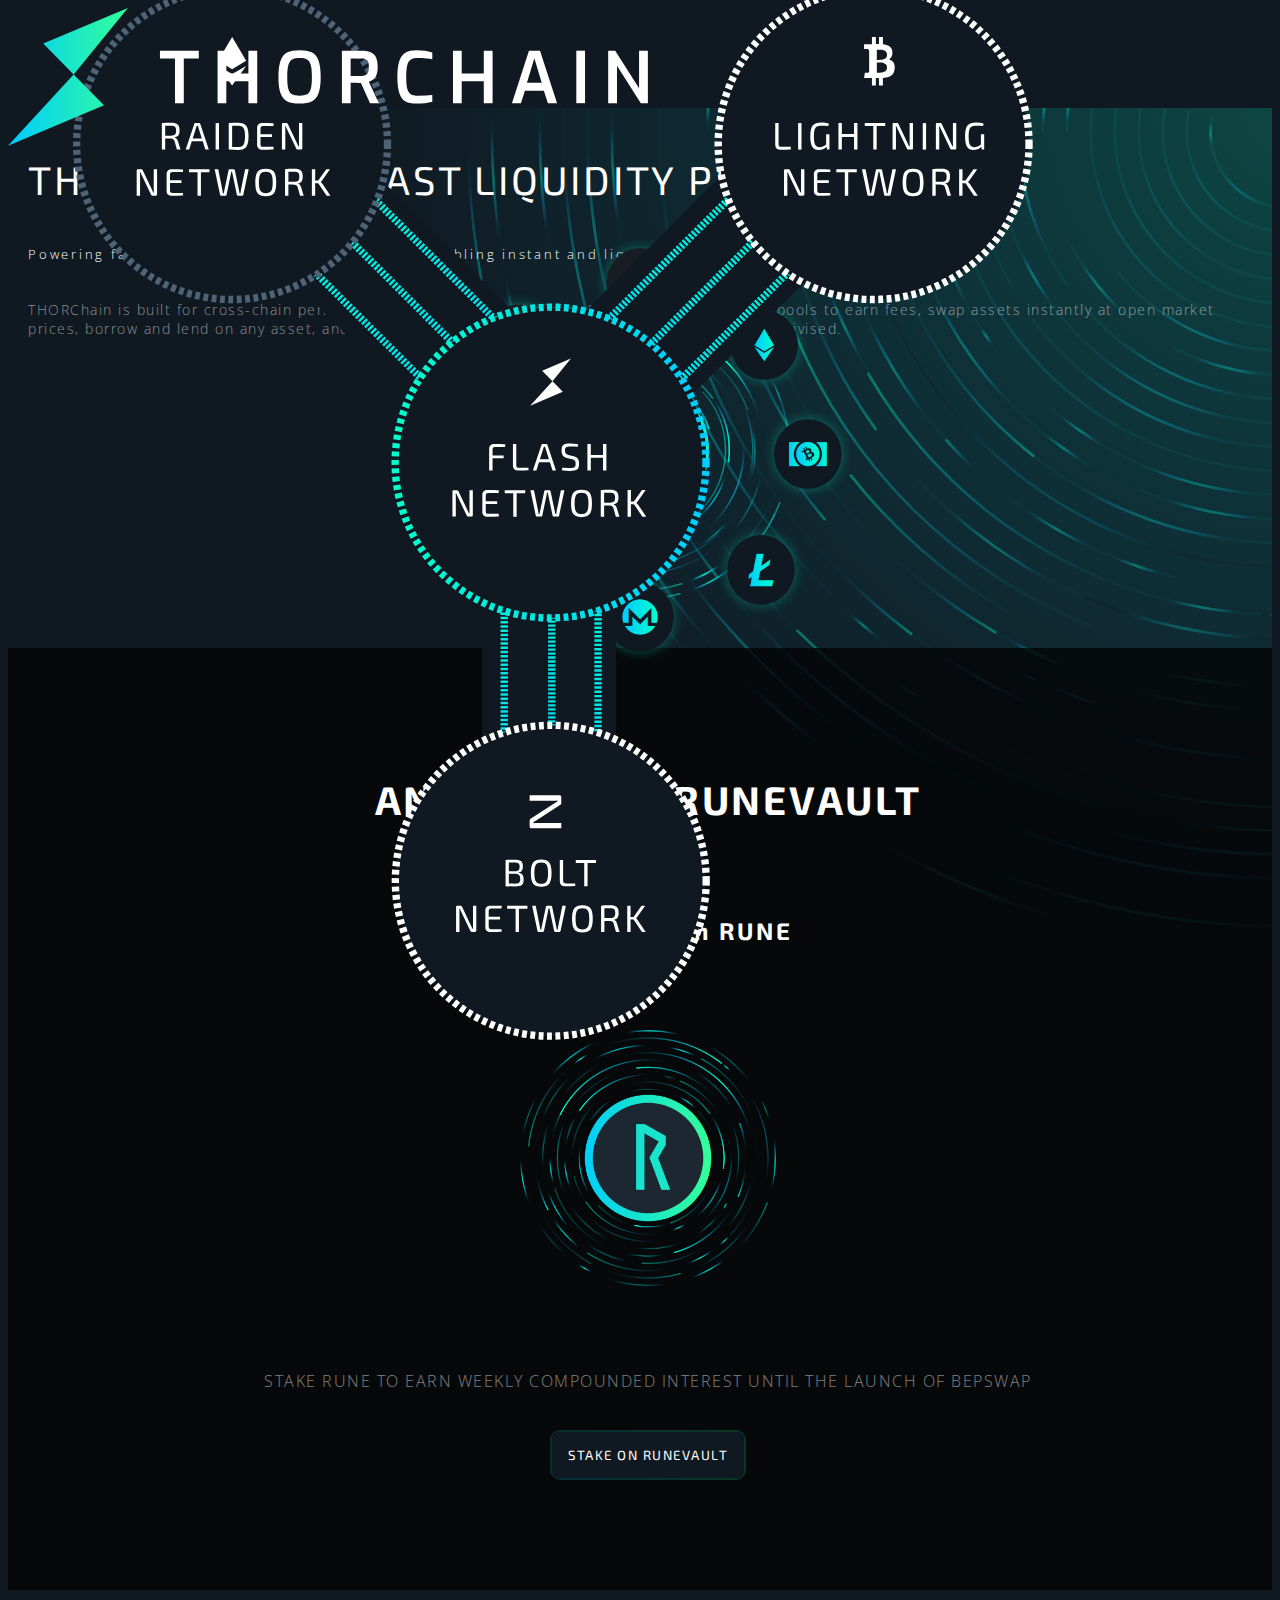
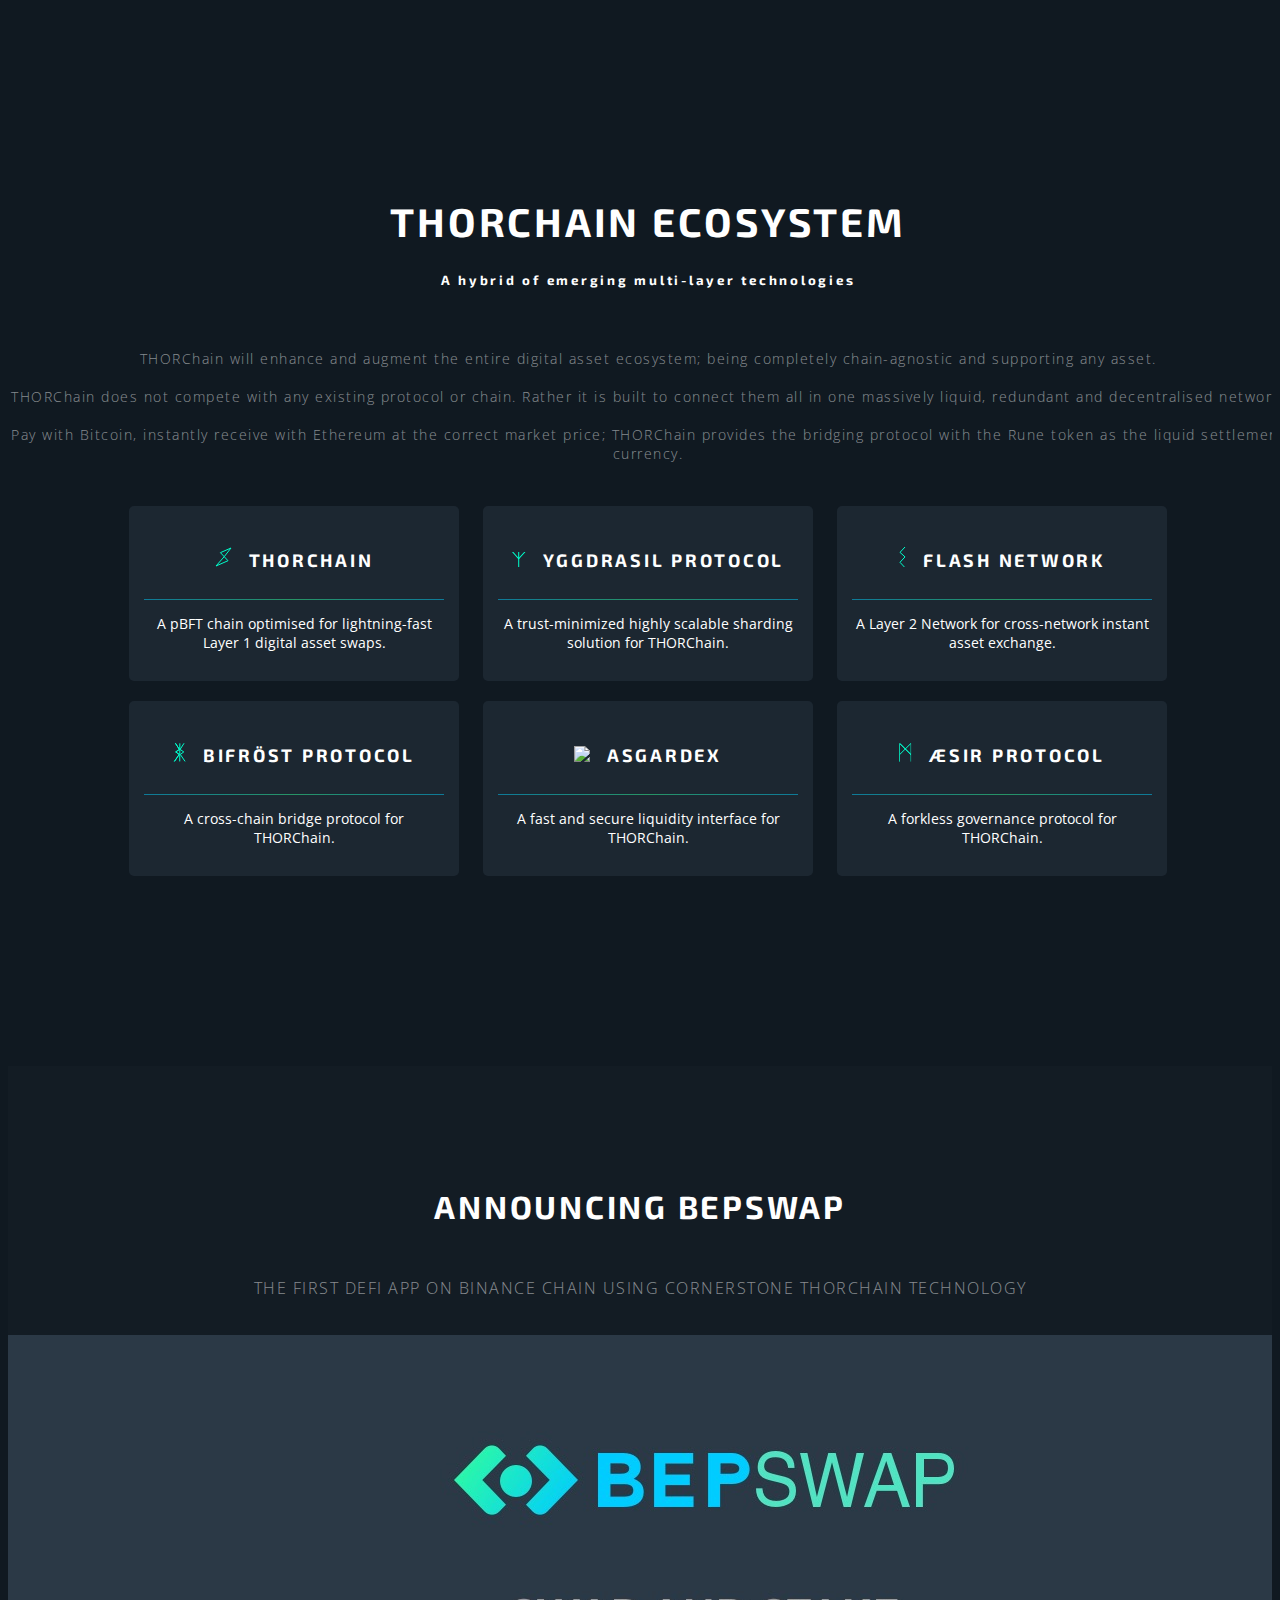
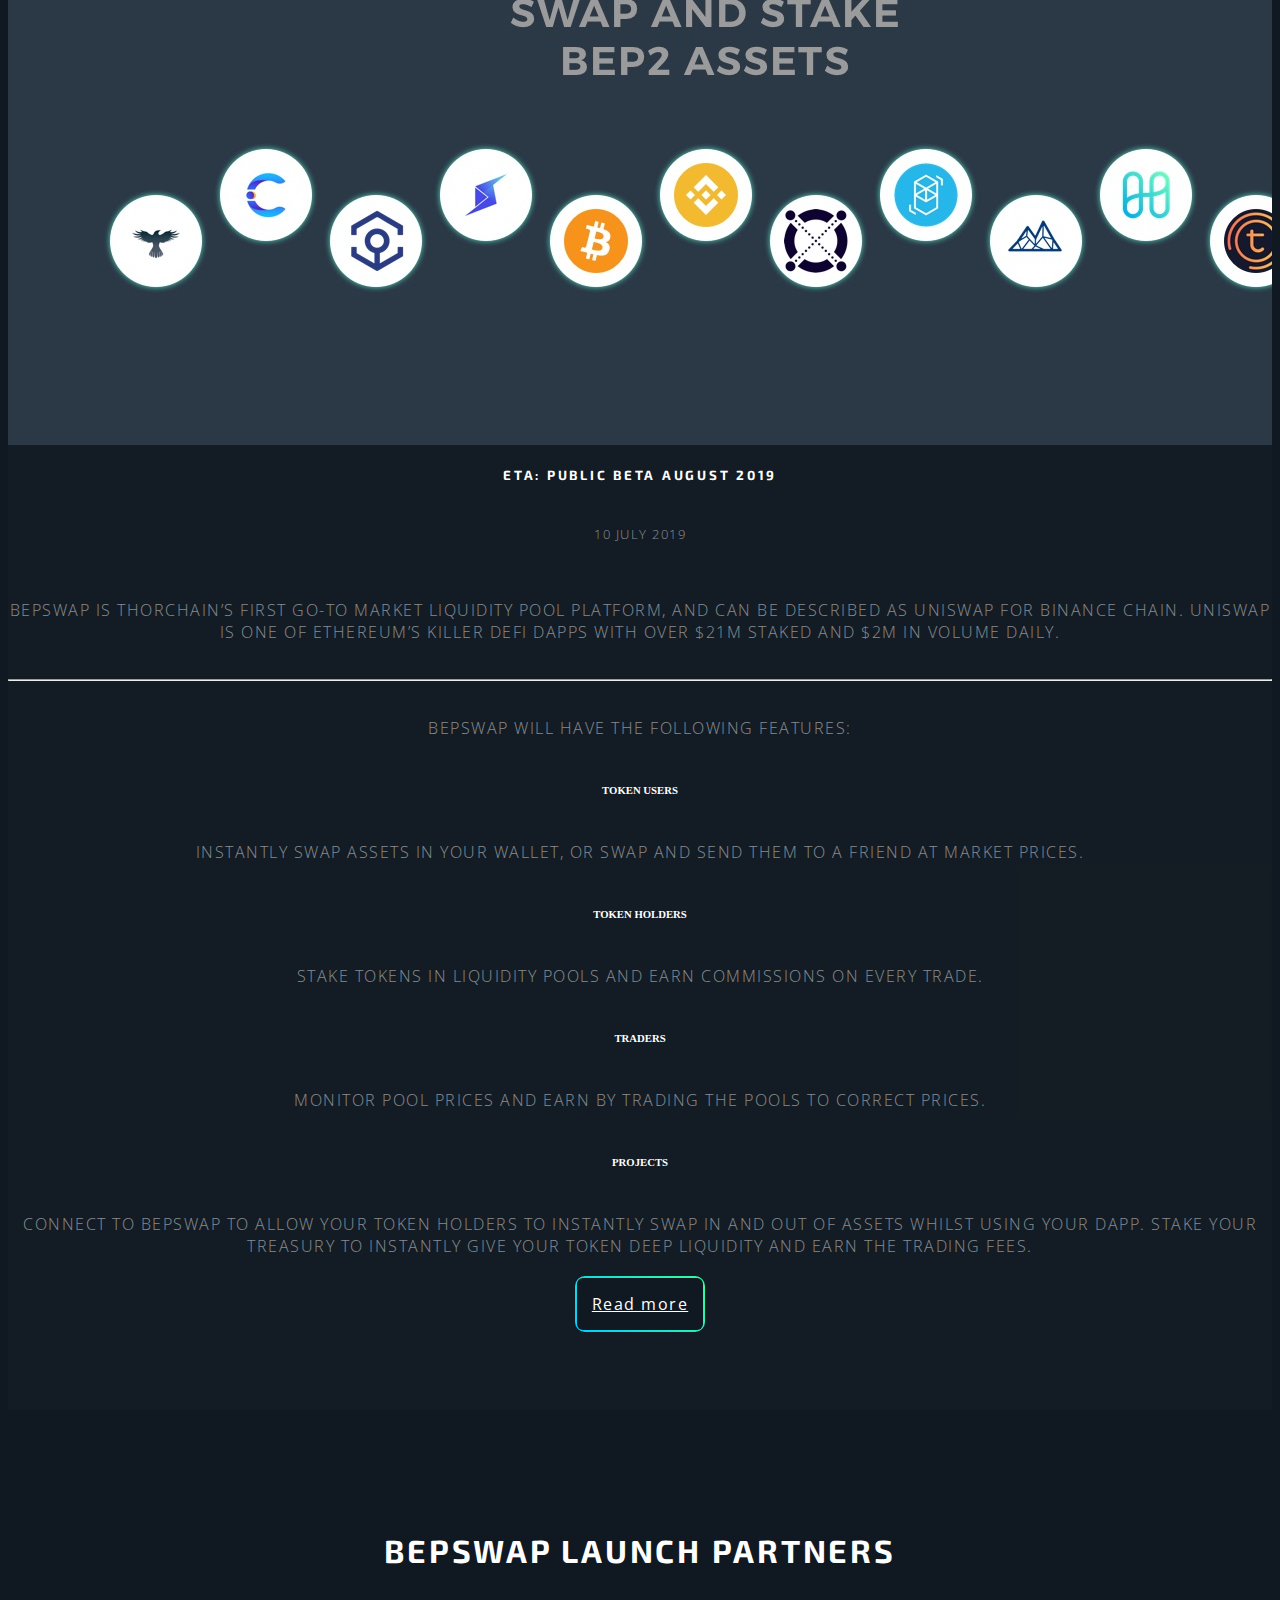
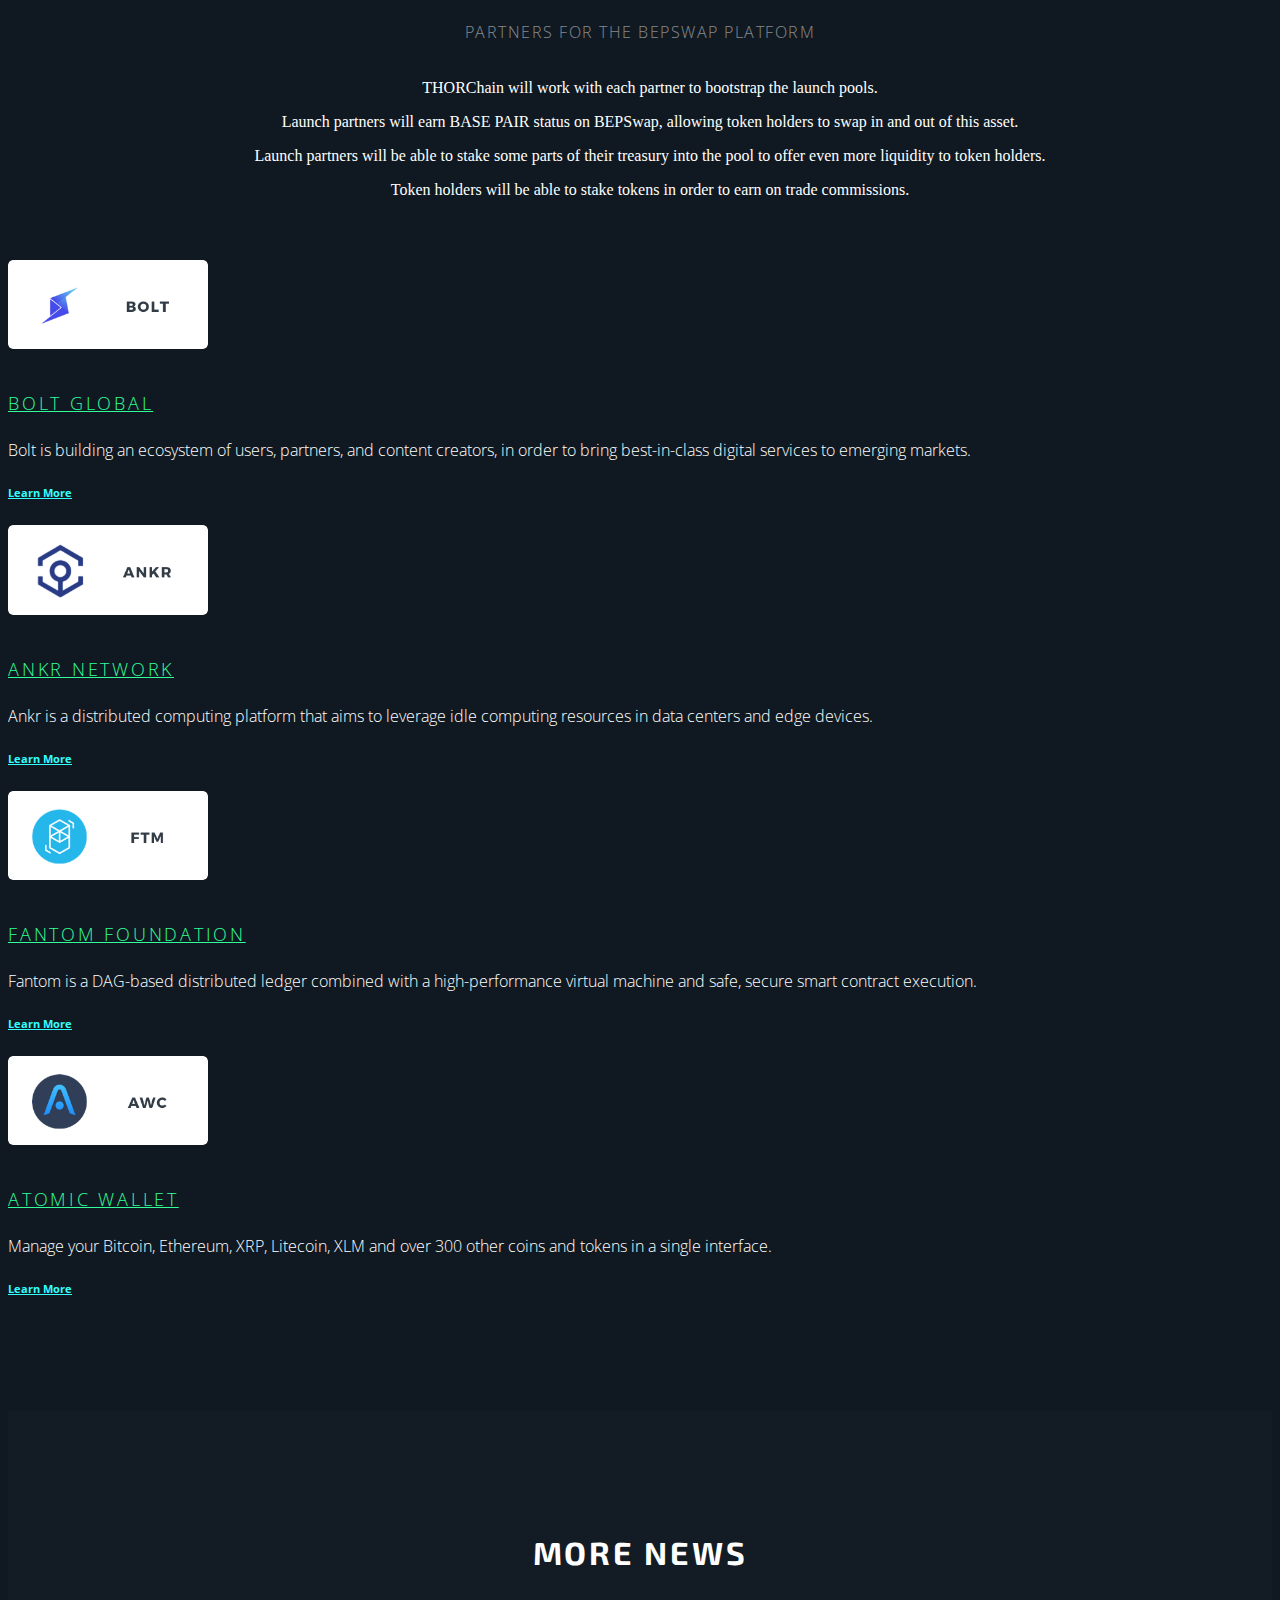
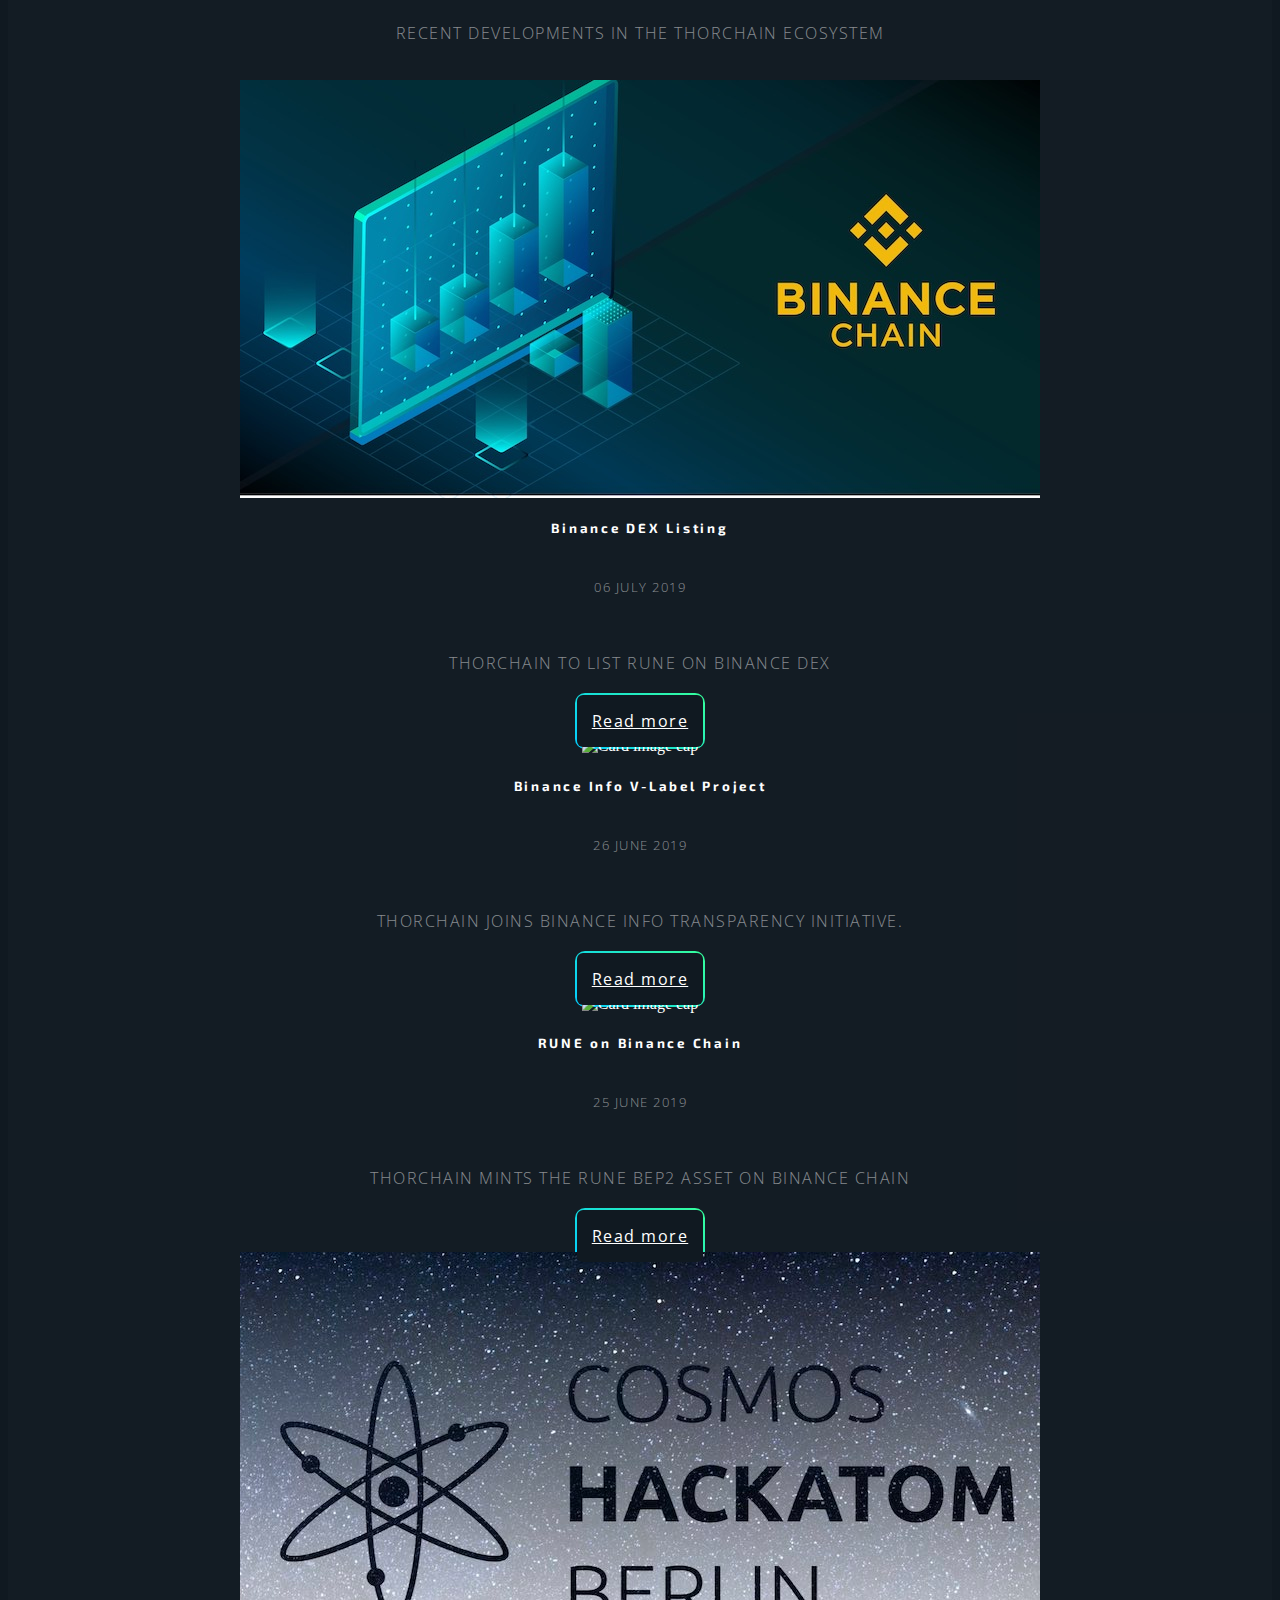
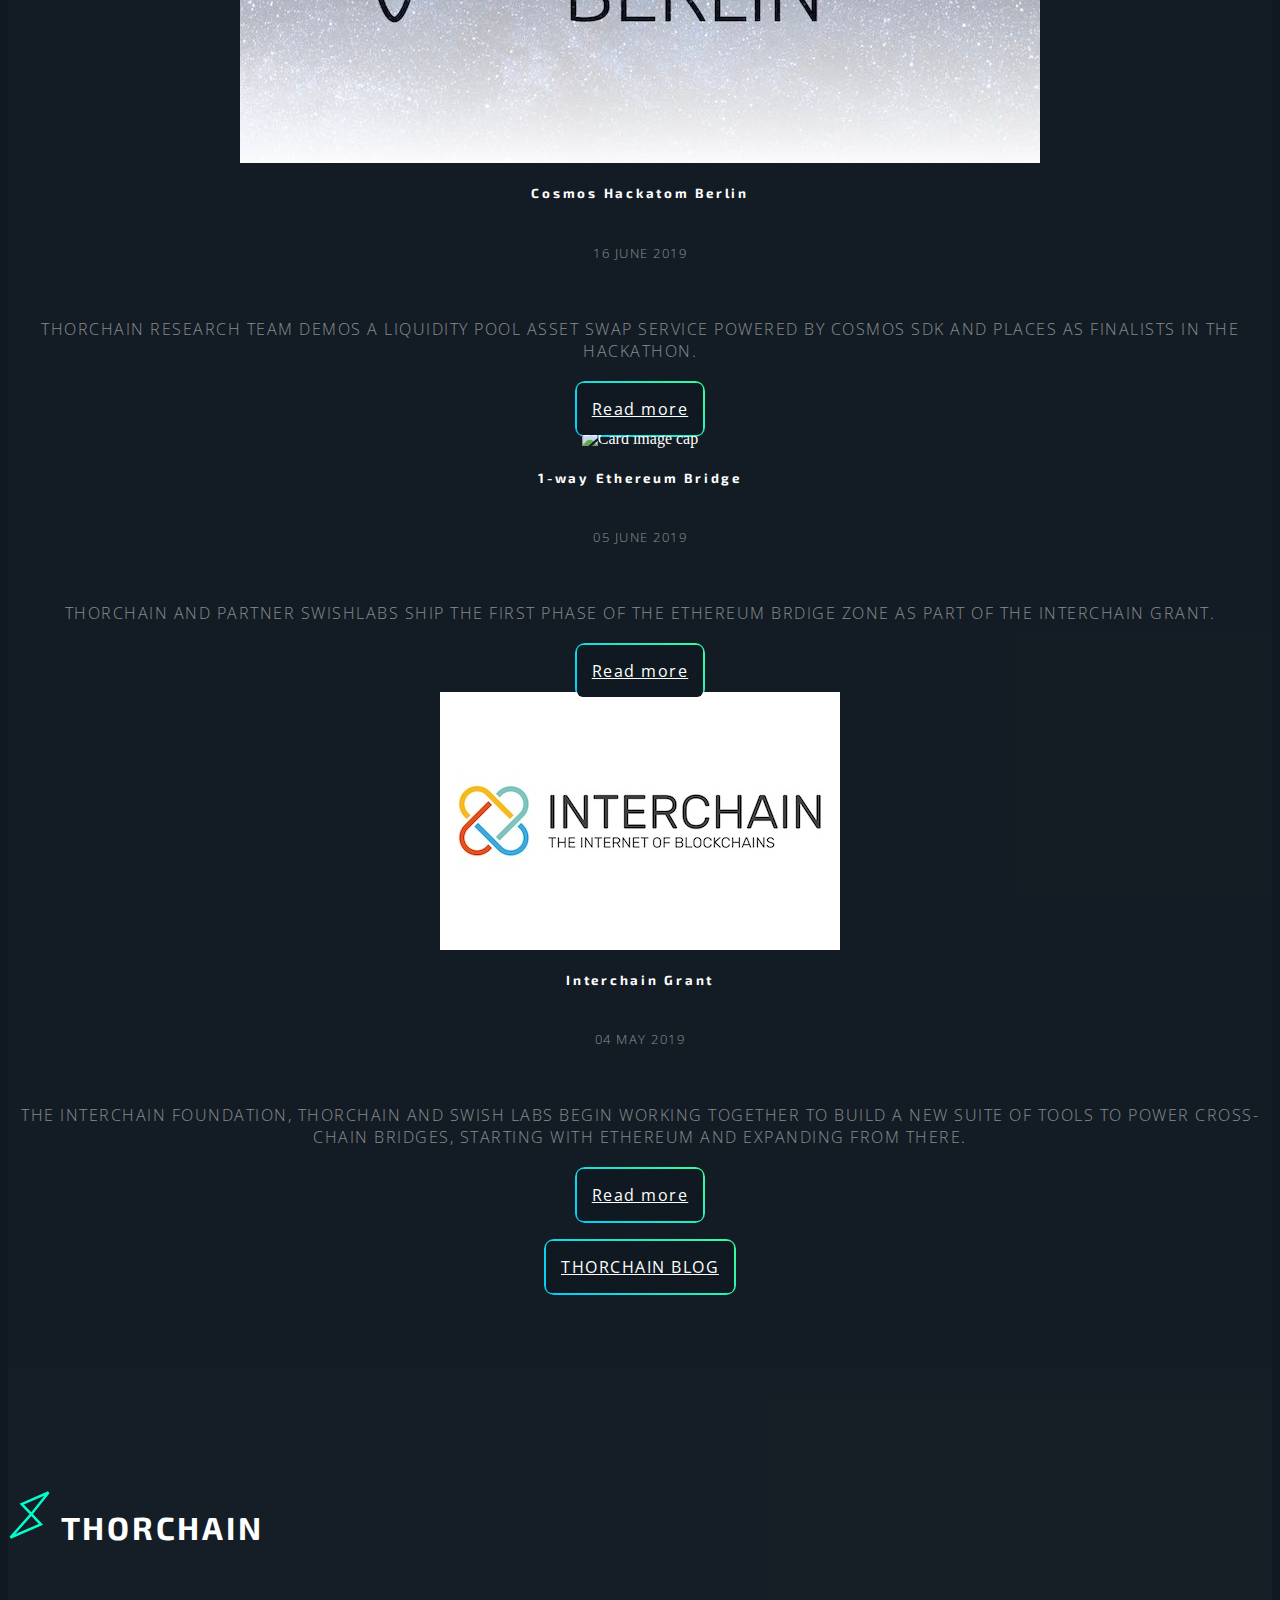
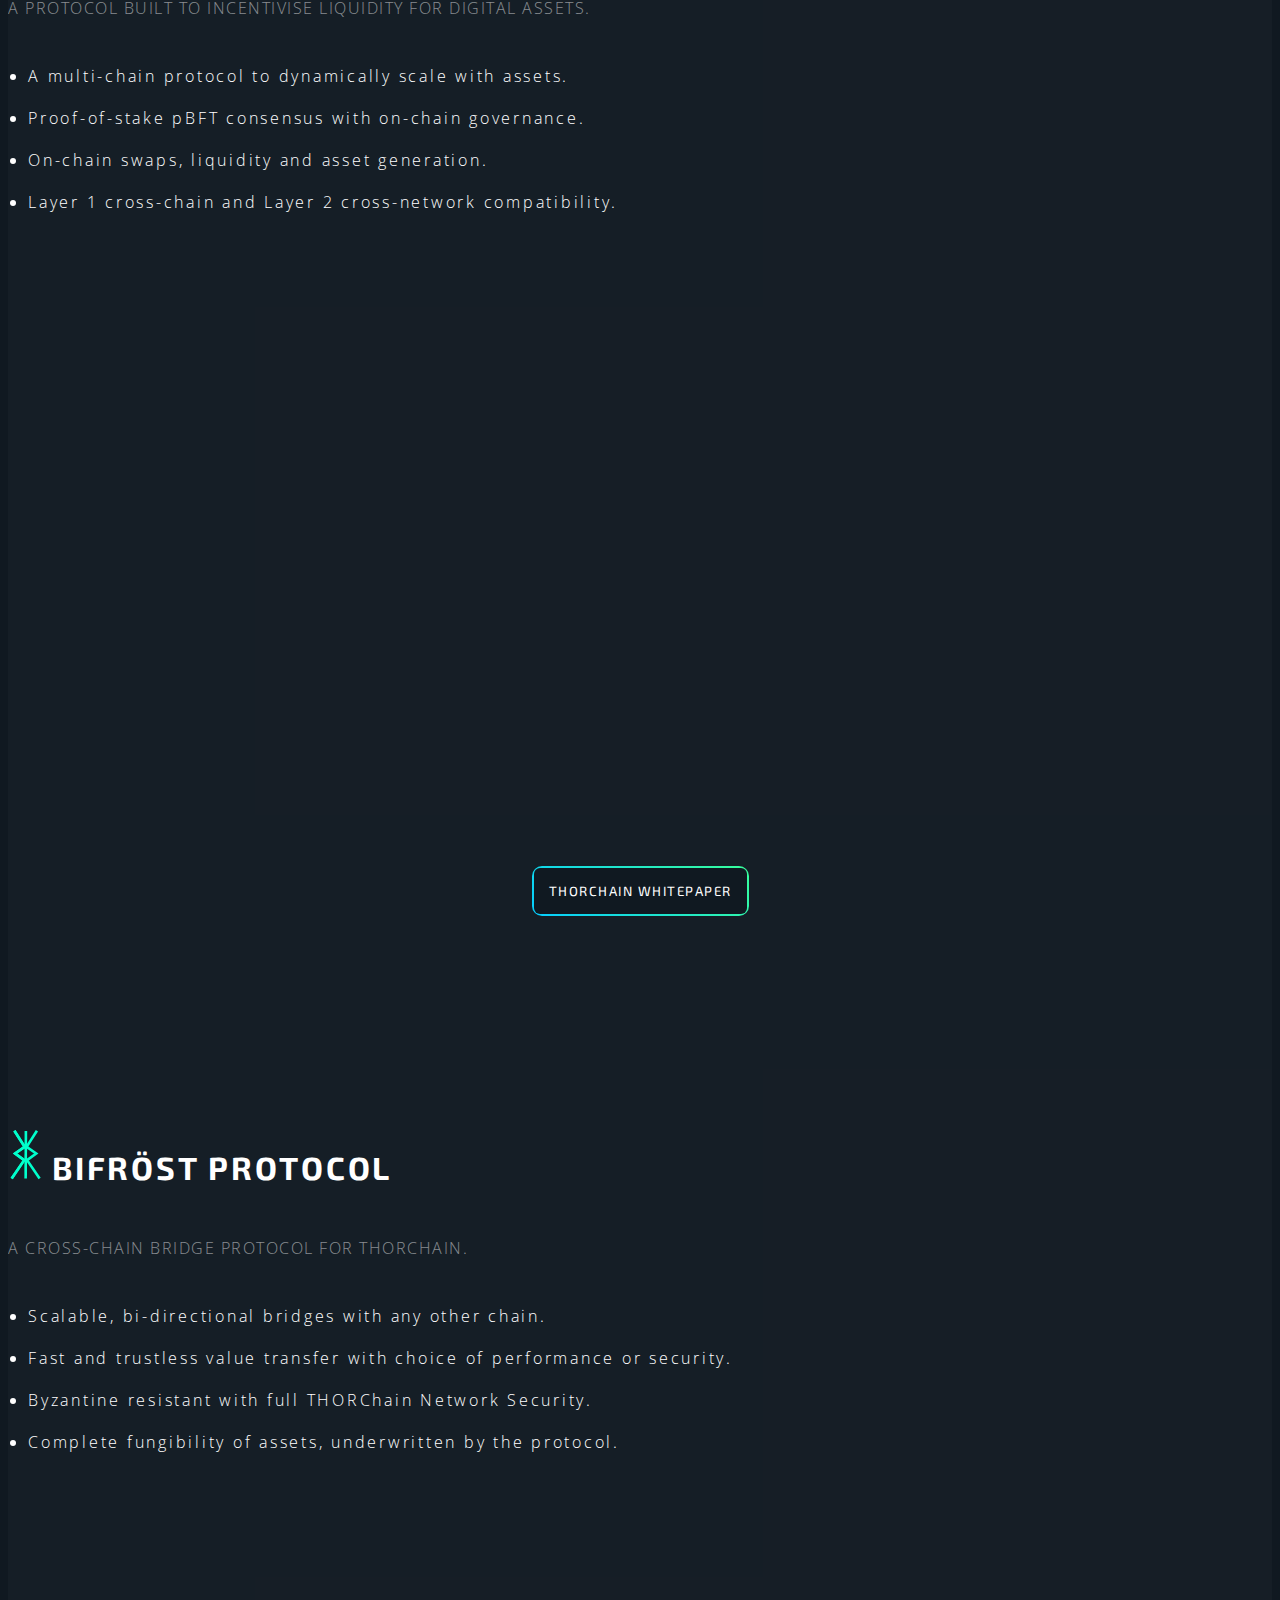
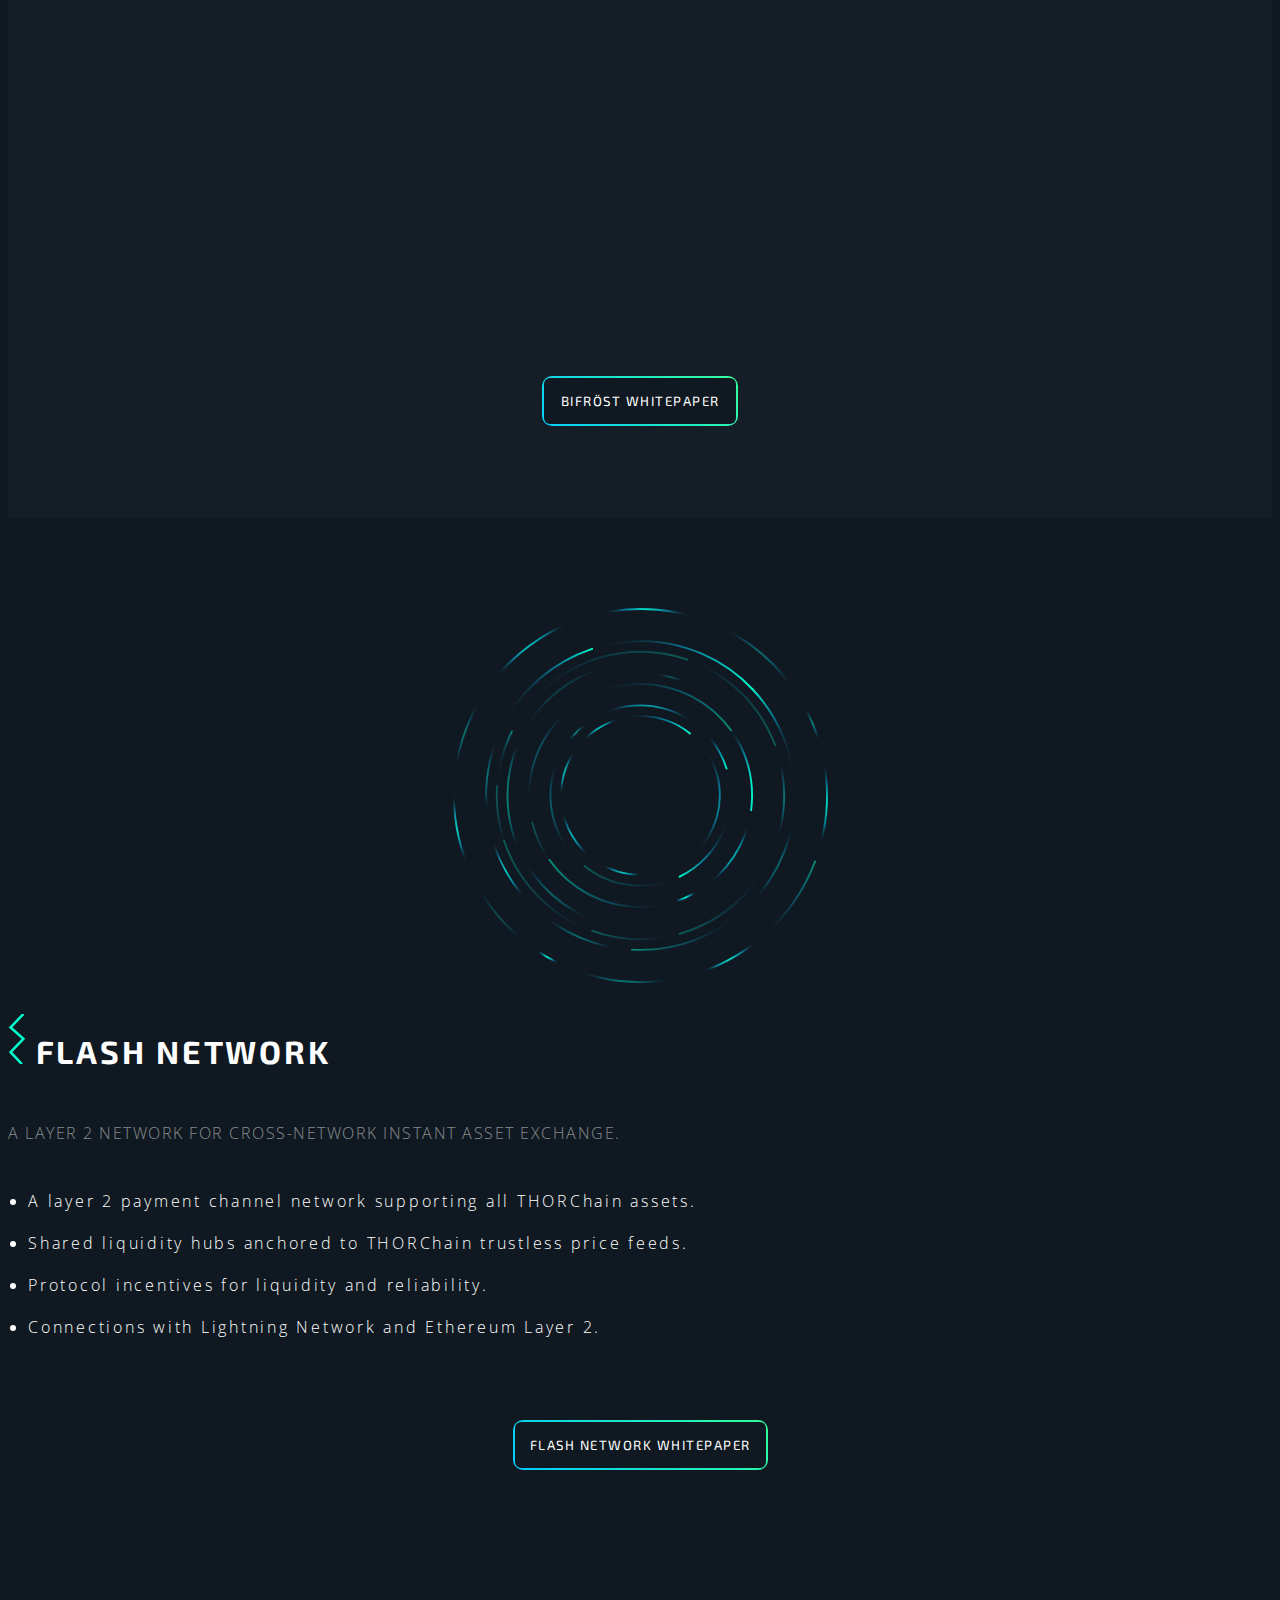
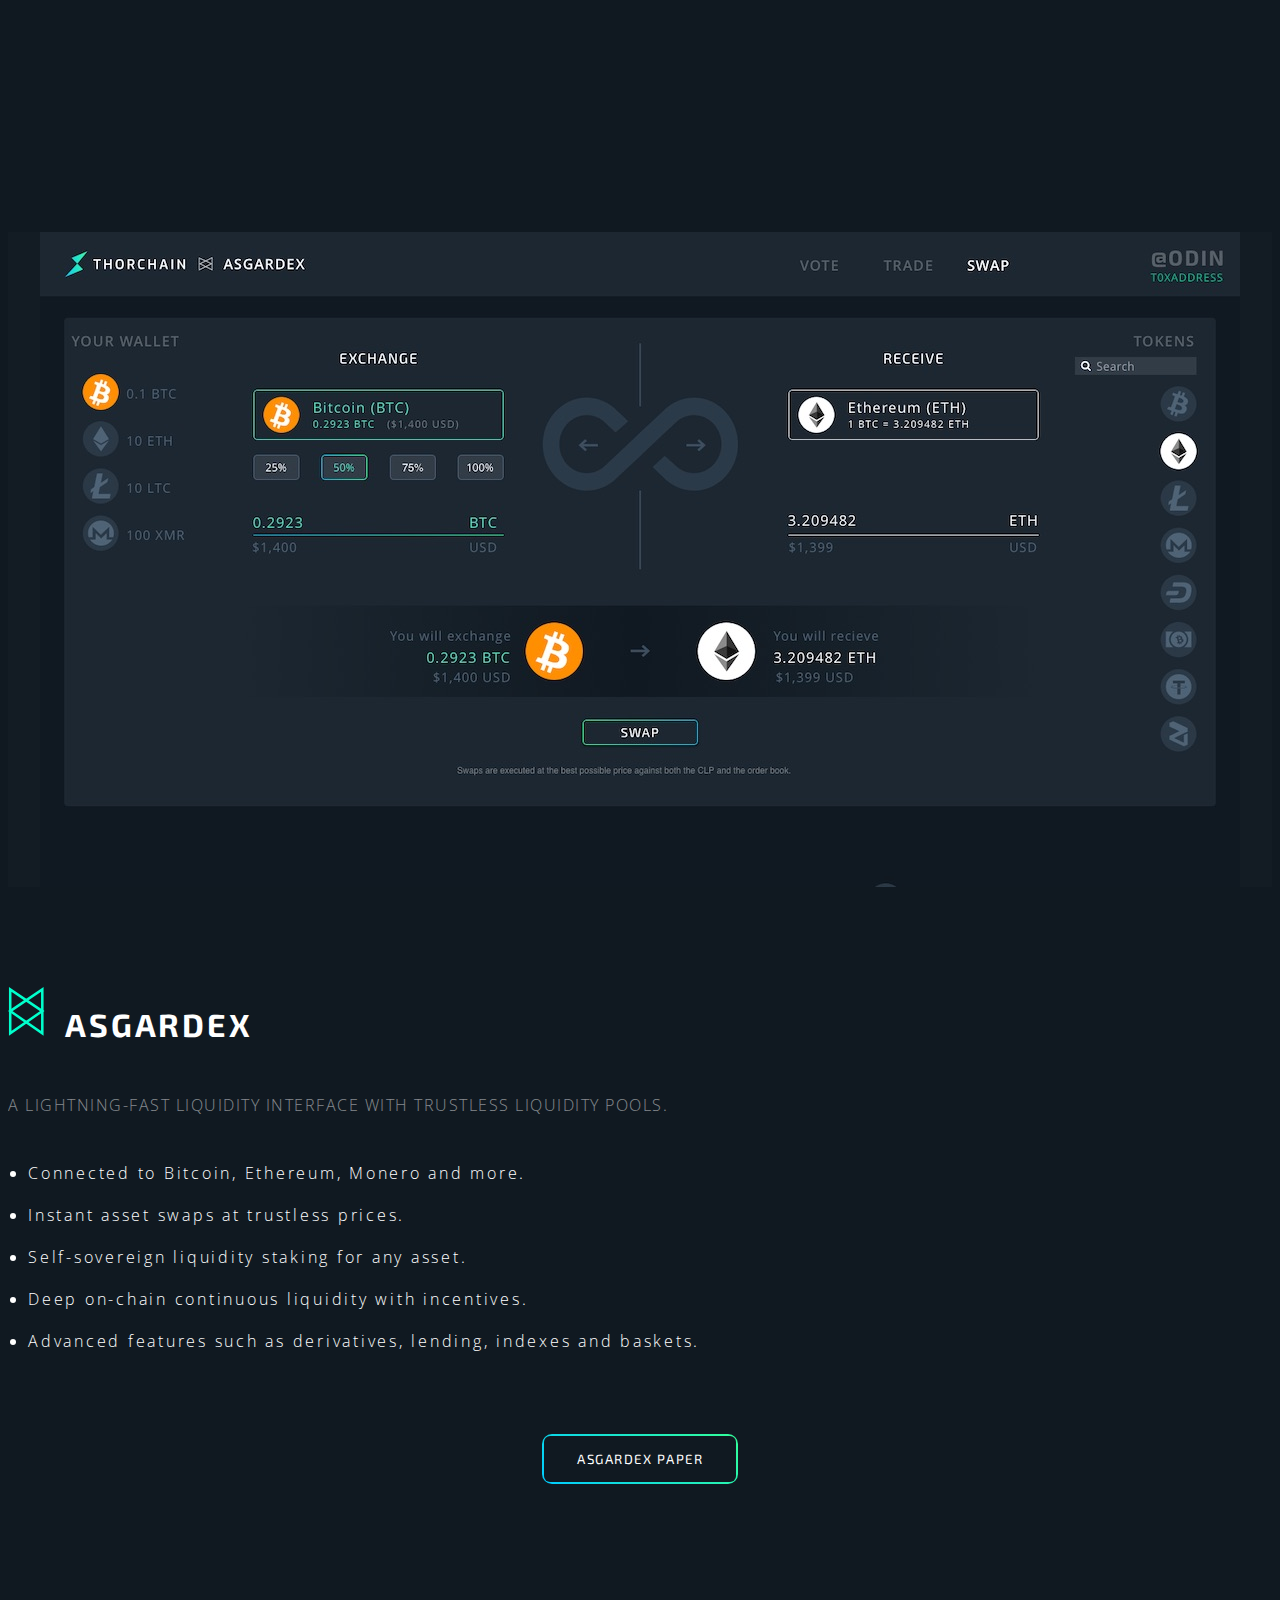
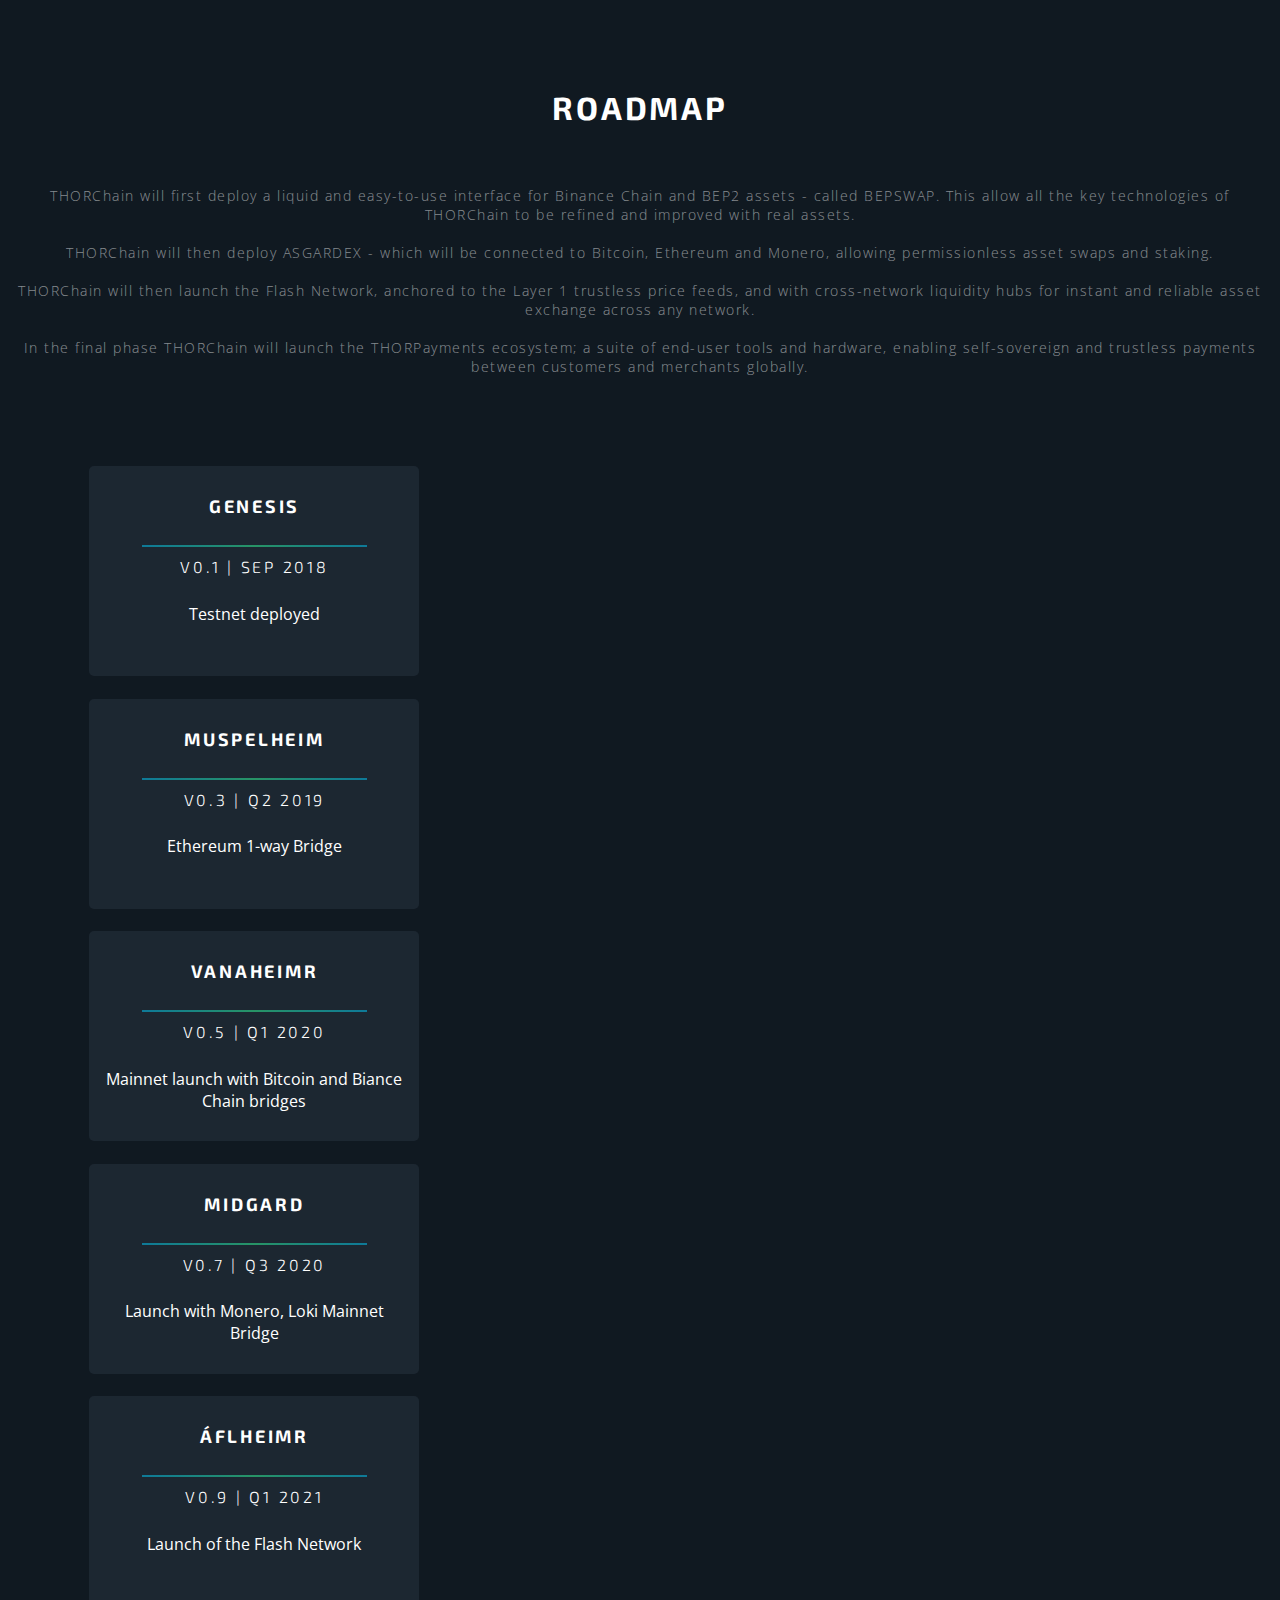
==== commit f565925e: "optimisation" ====
--- a/public/index.html
+++ b/public/index.html
@@ -98,7 +98,7 @@
                 <div class="row text-center">
                   <div class="col text-center">
                     <a href="https://runevault.org" target="_blank">
-                    <img class="py-30px" src="assets/img/runevault.svg" style="width: 20%;">
+                    <img class="py-30px" src="assets/img/runevault.png" style="width: 20%;">
                   </a>
                   </div>
                 </div>
@@ -219,7 +219,7 @@
                           <div class="thorchain-component" style="display: inline-block;">
                             <h4>
                               <span class="pr-10px">
-                                <img src="assets/img/asgardex.svg">
+                                <img src="assets/img/asgardex.png">
                               </span>ASGARDEX</h4>
                               <div class="bg-thorchain-gradient-center w-100p" style=" height:1px; margin-bottom: 10px;"></div>
                               <p>A fast and secure liquidity interface for THORChain.</p>
@@ -254,7 +254,7 @@
                               <div class="col">
                                 <div class="card-deck text-center">
                                   <div class="card text-white bg-dark my-1 py-1 mb-5 text-center">
-                                    <img class="card-img-top" src="./assets/img/asset-ann-bl.png" alt="Card image cap">
+                                    <img class="card-img-top" src="./assets/img/asset-ann-bl.jpg" alt="Card image cap">
                                     <div class="card-body">
                                       <h5 class="card-title my-1 py-1">ETA: PUBLIC BETA AUGUST 2019</h5>
                                       <p class="card-text my-1 py-1"><small class="text-muted">10 July 2019</small></p>
@@ -356,7 +356,7 @@
 
                                 <div class="card-deck">
                                   <div class="card text-white bg-dark my-1 py-1 mb-5">
-                                    <img class="card-img-top" src="./assets/img/binanceDEX.png" alt="Card image cap">
+                                    <img class="card-img-top" src="./assets/img/binanceDEX.jpg" alt="Card image cap">
                                     <div class="card-body">
                                       <h5 class="card-titlem my-1 py-1">Binance DEX Listing</h5>
                                       <p class="card-text my-1 py-1"><small class="text-muted">06 July 2019</small></p>
@@ -393,7 +393,7 @@
 
                                 <div class="card-deck">
                                   <div class="card text-white bg-dark my-1 py-1">
-                                    <img class="card-img-top" src="./assets/img/cosmos-berlin.png" alt="Card image cap">
+                                    <img class="card-img-top" src="./assets/img/cosmos-berlin.jpg" alt="Card image cap">
                                     <div class="card-body">
                                       <h5 class="card-titlem my-1 py-1">Cosmos Hackatom Berlin</h5>
                                       <p class="card-text my-1 py-1"><small class="text-muted">16 June 2019</small></p>
@@ -416,7 +416,7 @@
                                     </div>
                                   </div>
                                   <div class="card text-white bg-dark my-1 py-1mb-1">
-                                    <img class="card-img-top v" src="./assets/img/interchain-logo-white.png" alt="Card image cap">
+                                    <img class="card-img-top v" src="./assets/img/interchain-logo-white.jpg" alt="Card image cap">
                                     <div class="card-body my-1 py-1">
                                       <h5 class="card-title my-1 py-1">Interchain Grant</h5>
                                       <p class="card-text my-1 py-1"><small class="text-muted">04 May 2019</small></p>
@@ -565,7 +565,7 @@
                               <div class="container lgrey-bg">
                                 <div class="row">
                                   <div class="col my-2 py-2 mx-3">
-                                    <img class="img-fluid" src="assets/img/ASGARDEX-SWAP.png">
+                                    <img class="img-fluid" src="assets/img/ASGARDEX-SWAP.jpg">
                                   </div>
                                 </div>
                               </div>
@@ -589,7 +589,7 @@
                                 </div>
                               </div>
                               <div class="col-lg-6 show-mobile mt-10v mb-10v text-center">
-                                <img class="img-fluid" src="assets/img/ASGARDEX-SWAP.png">
+                                <img class="img-fluid" src="assets/img/ASGARDEX-SWAP.jpg">
                               </div>
                             </div>
                             <div class="row">
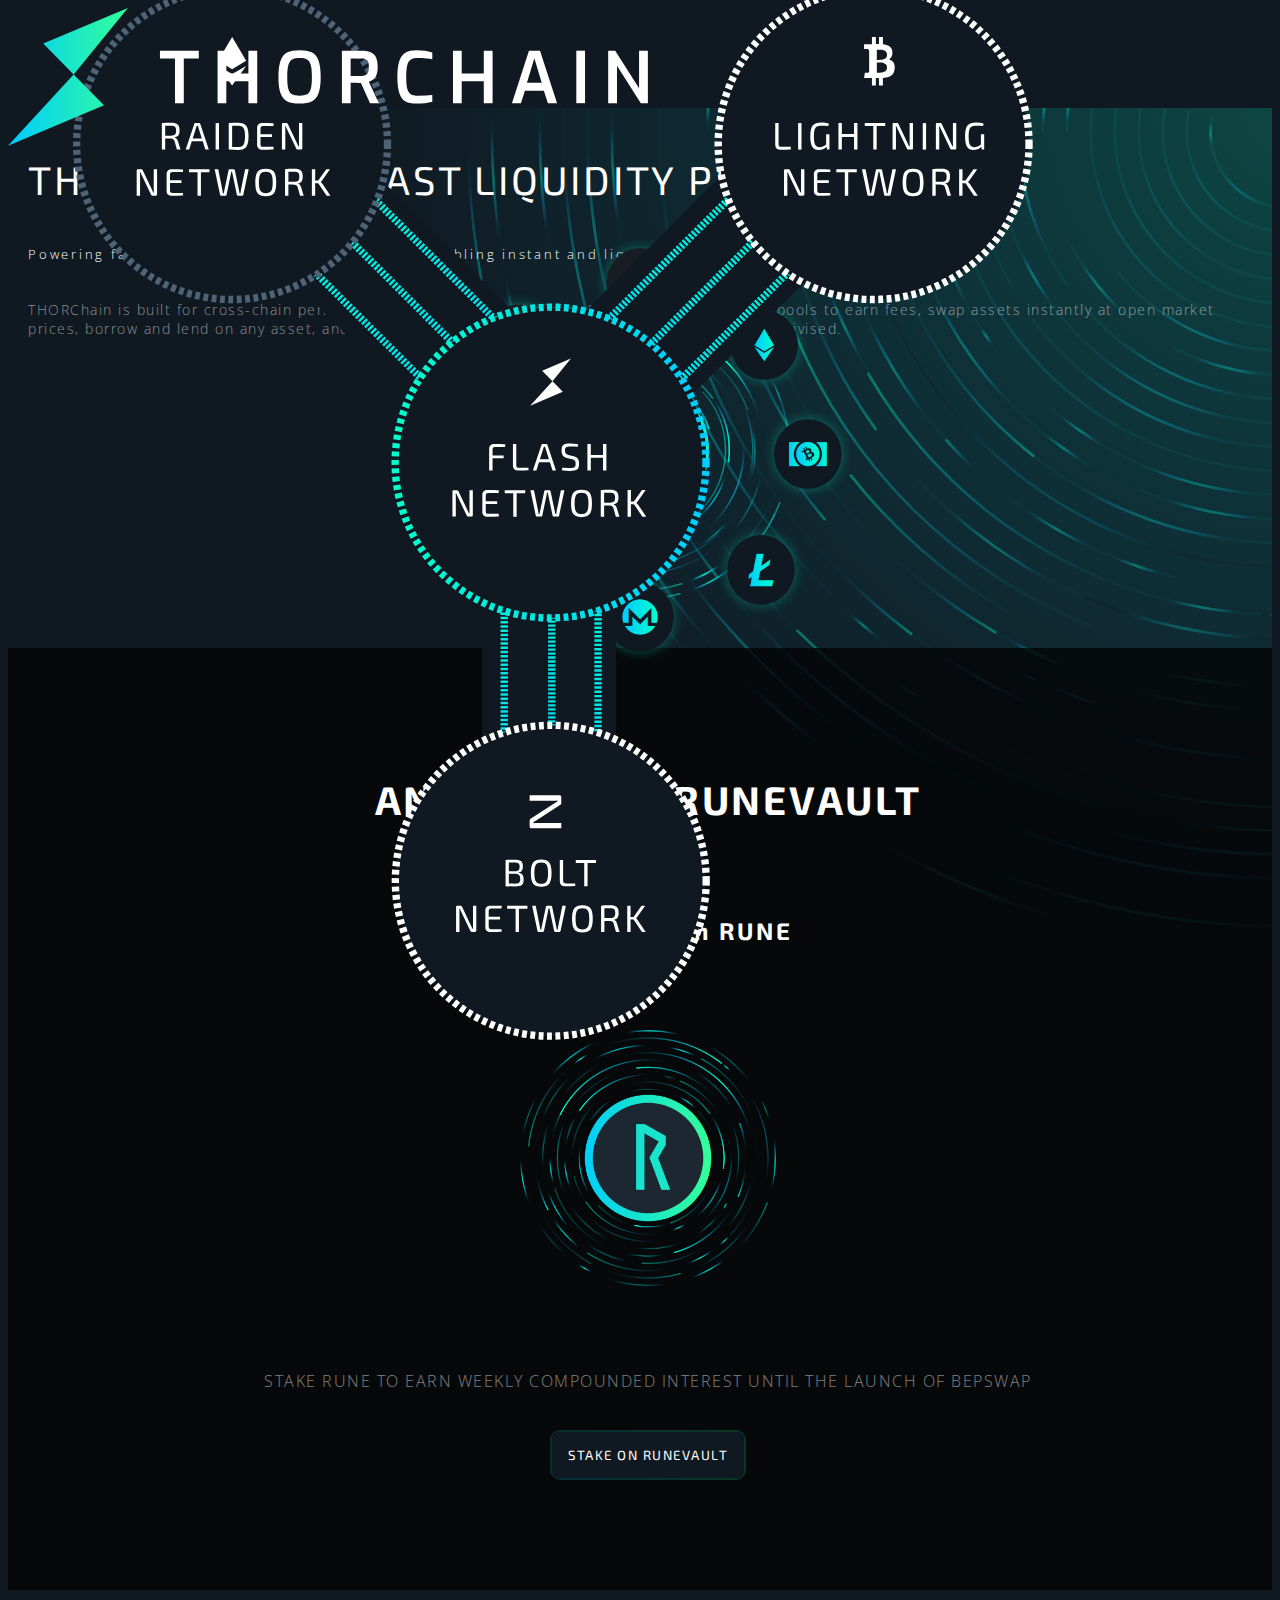
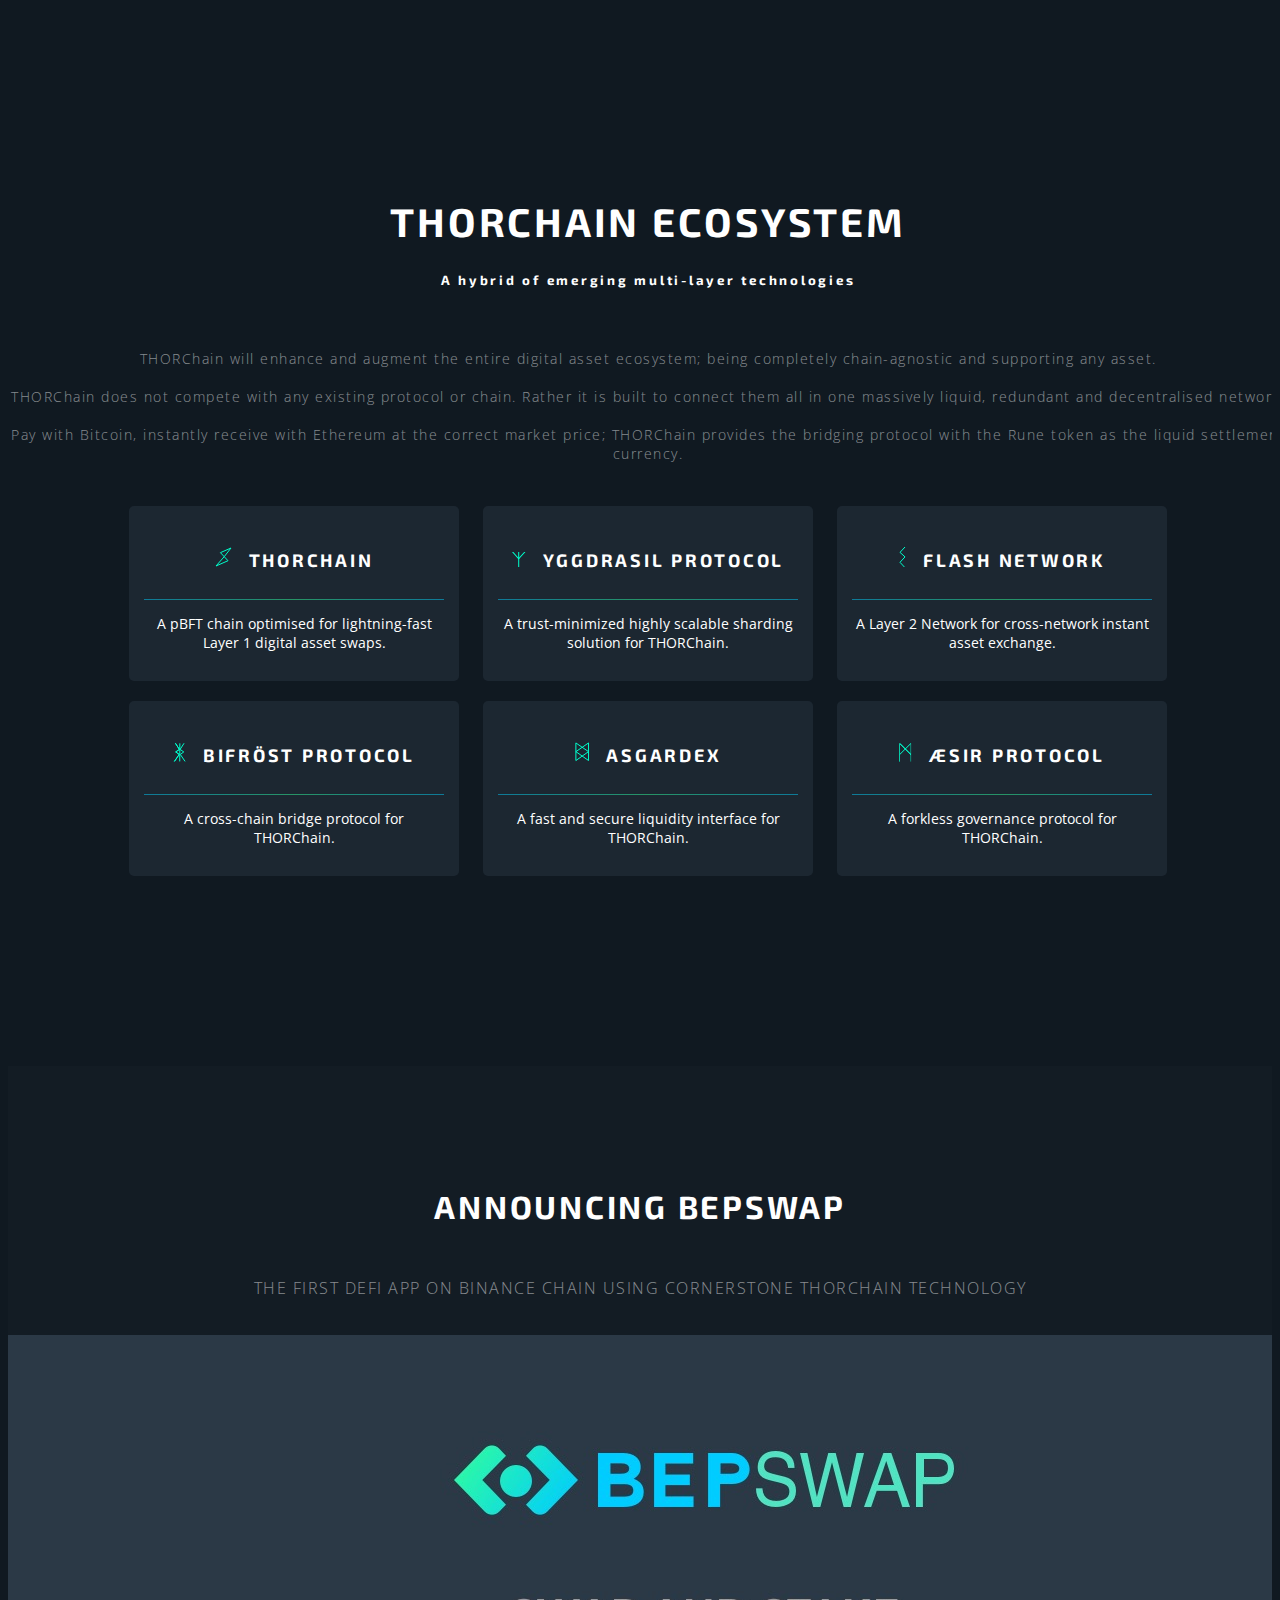
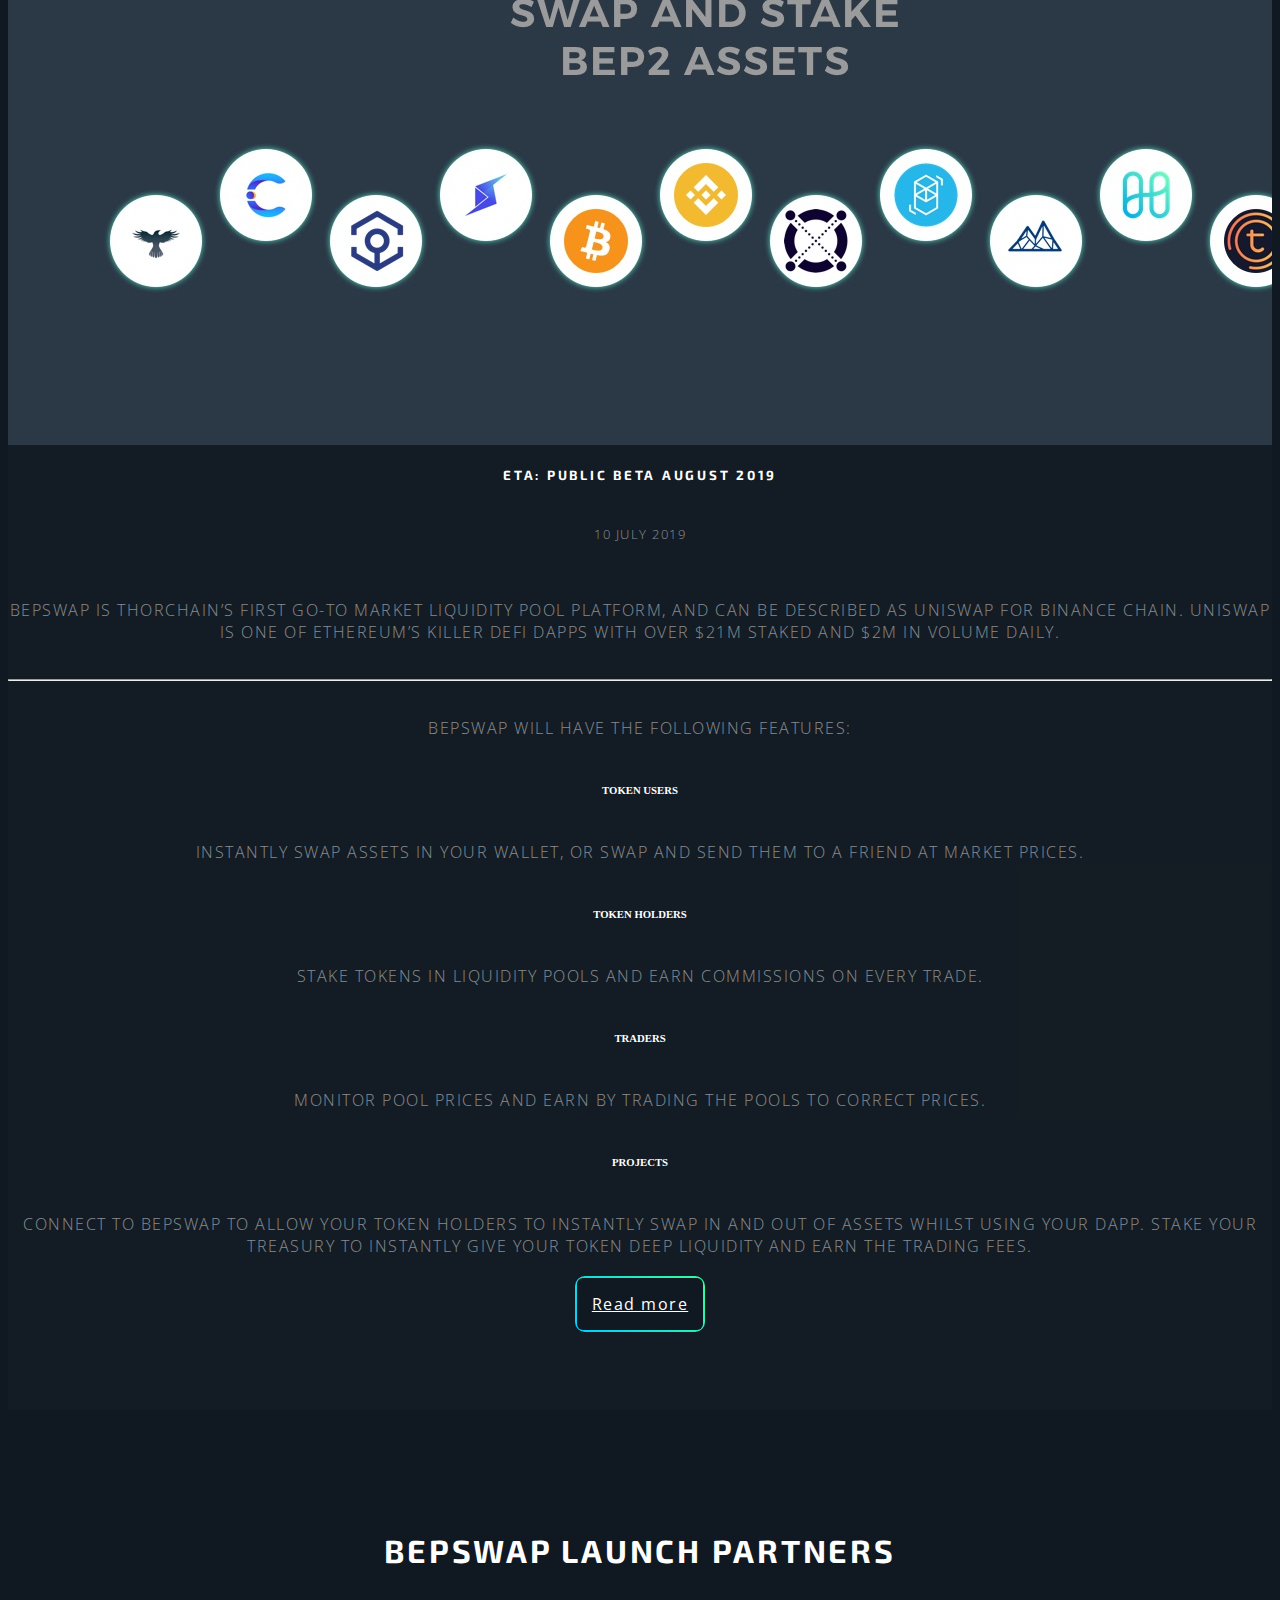
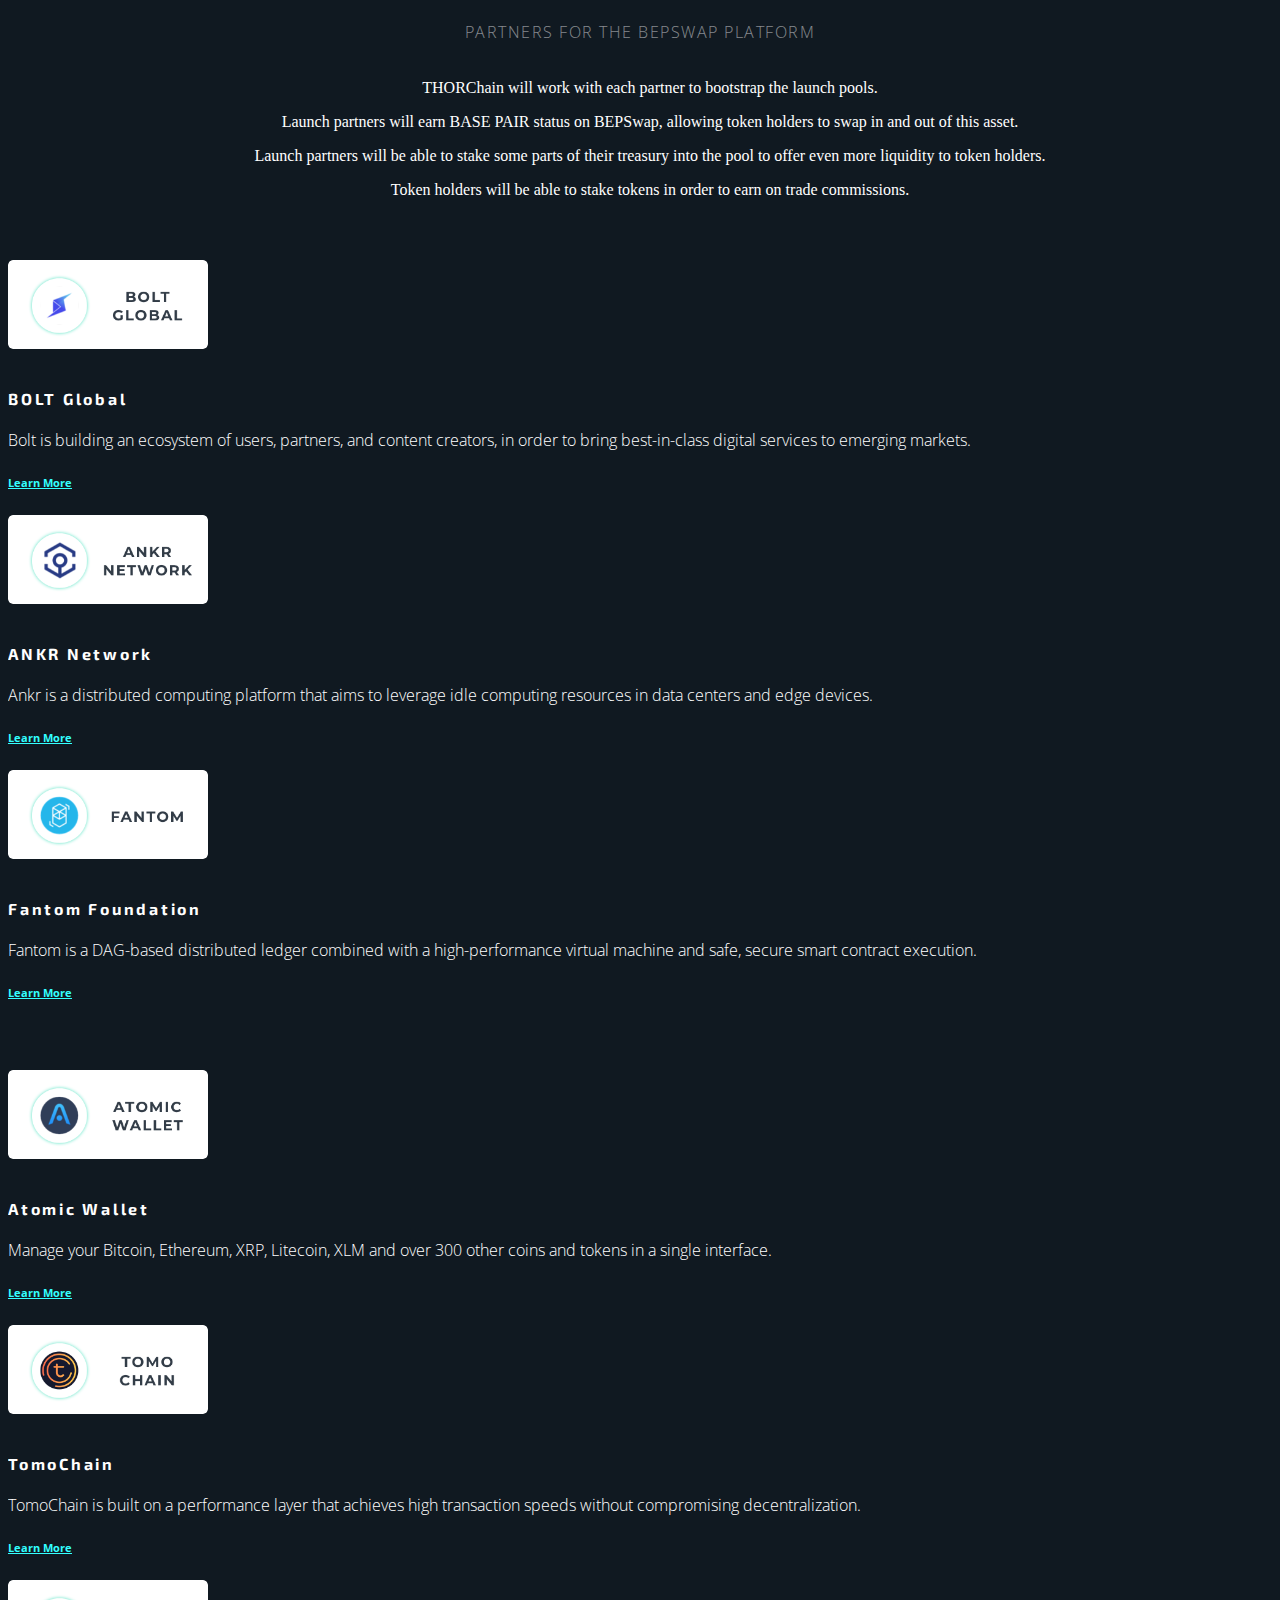
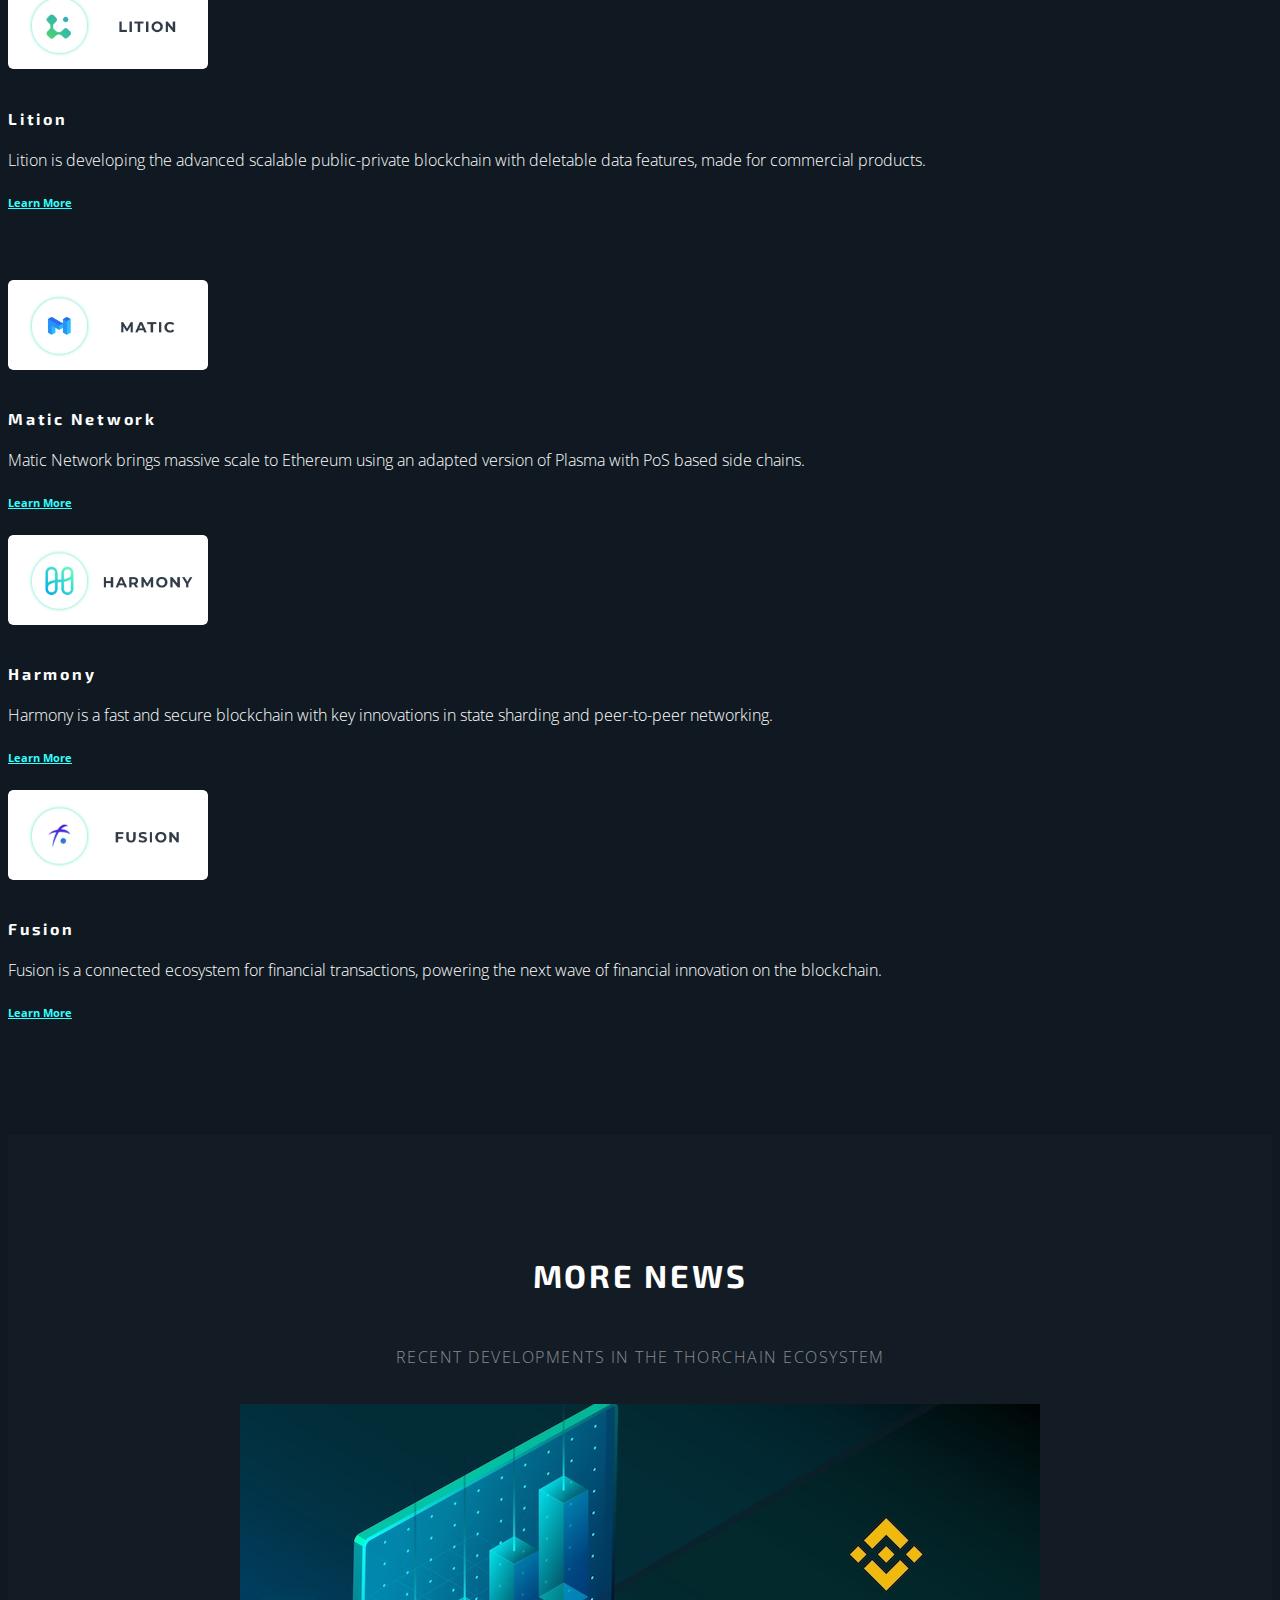
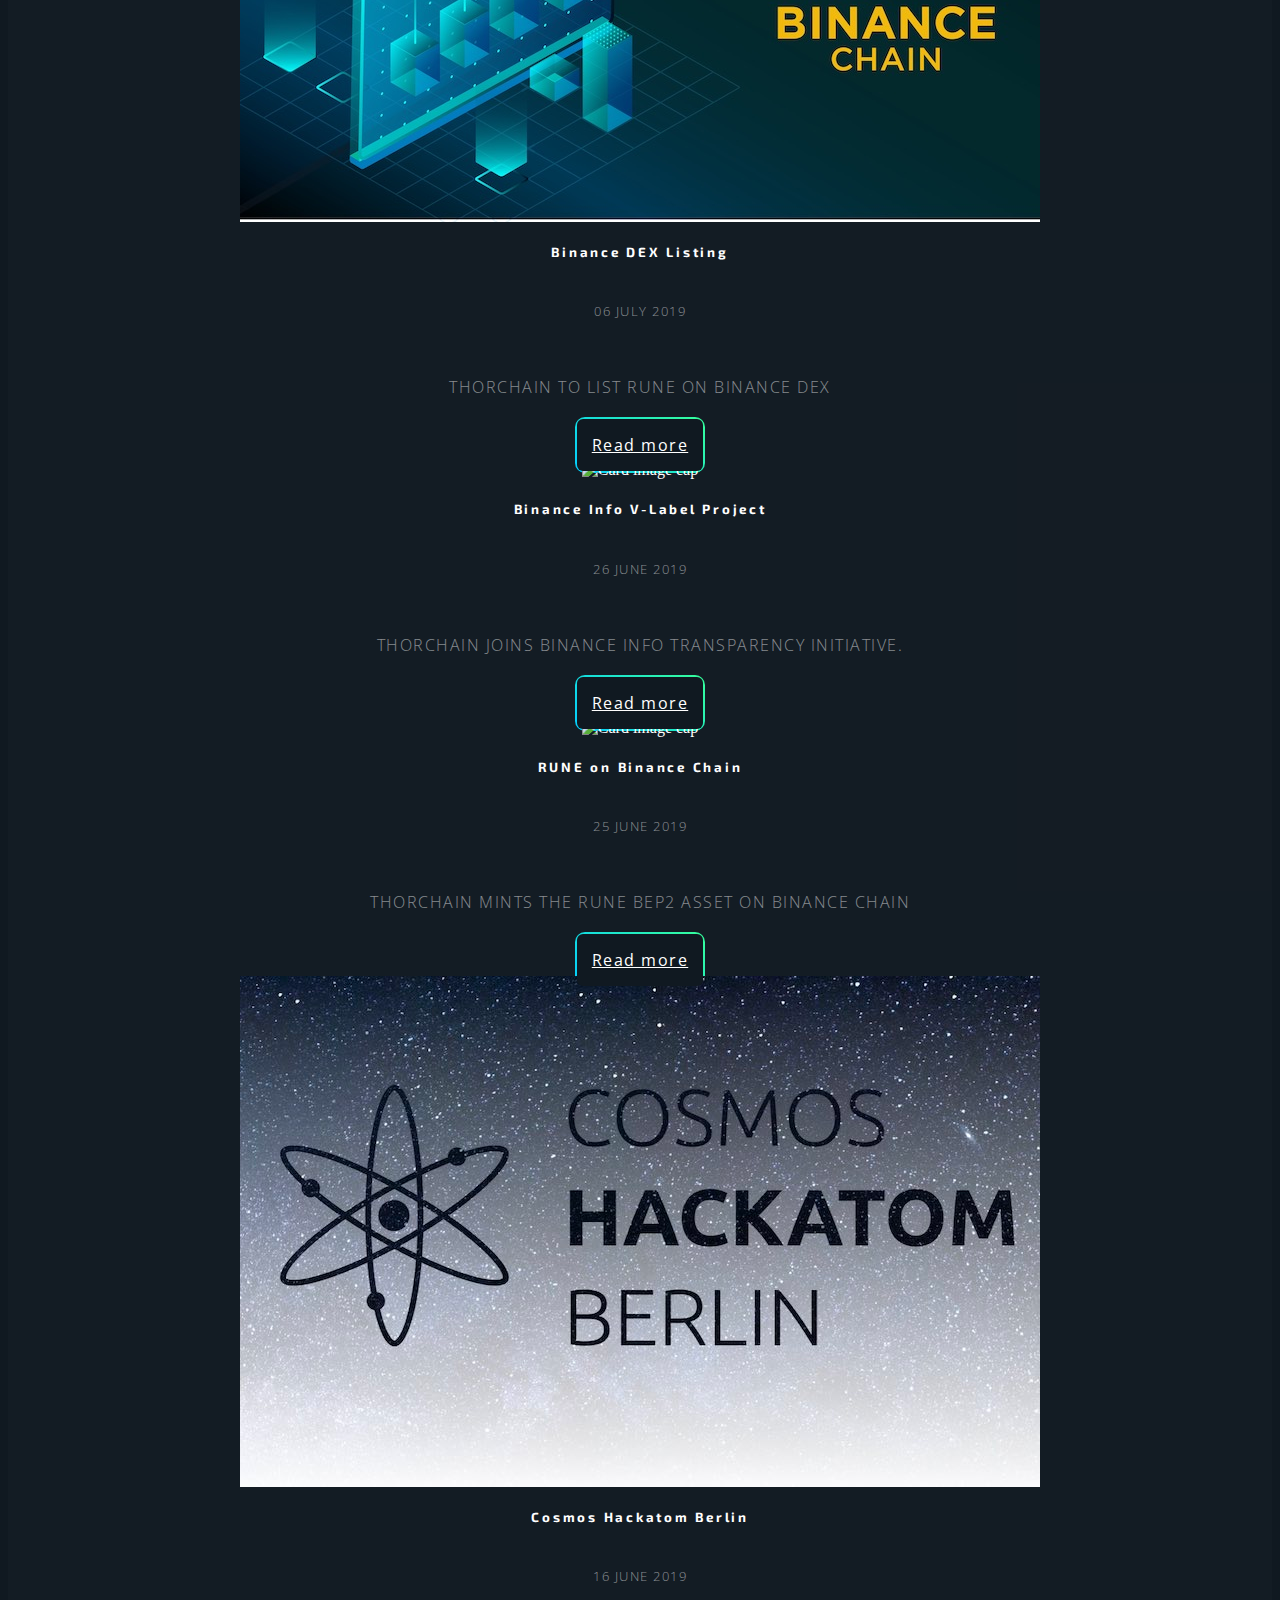
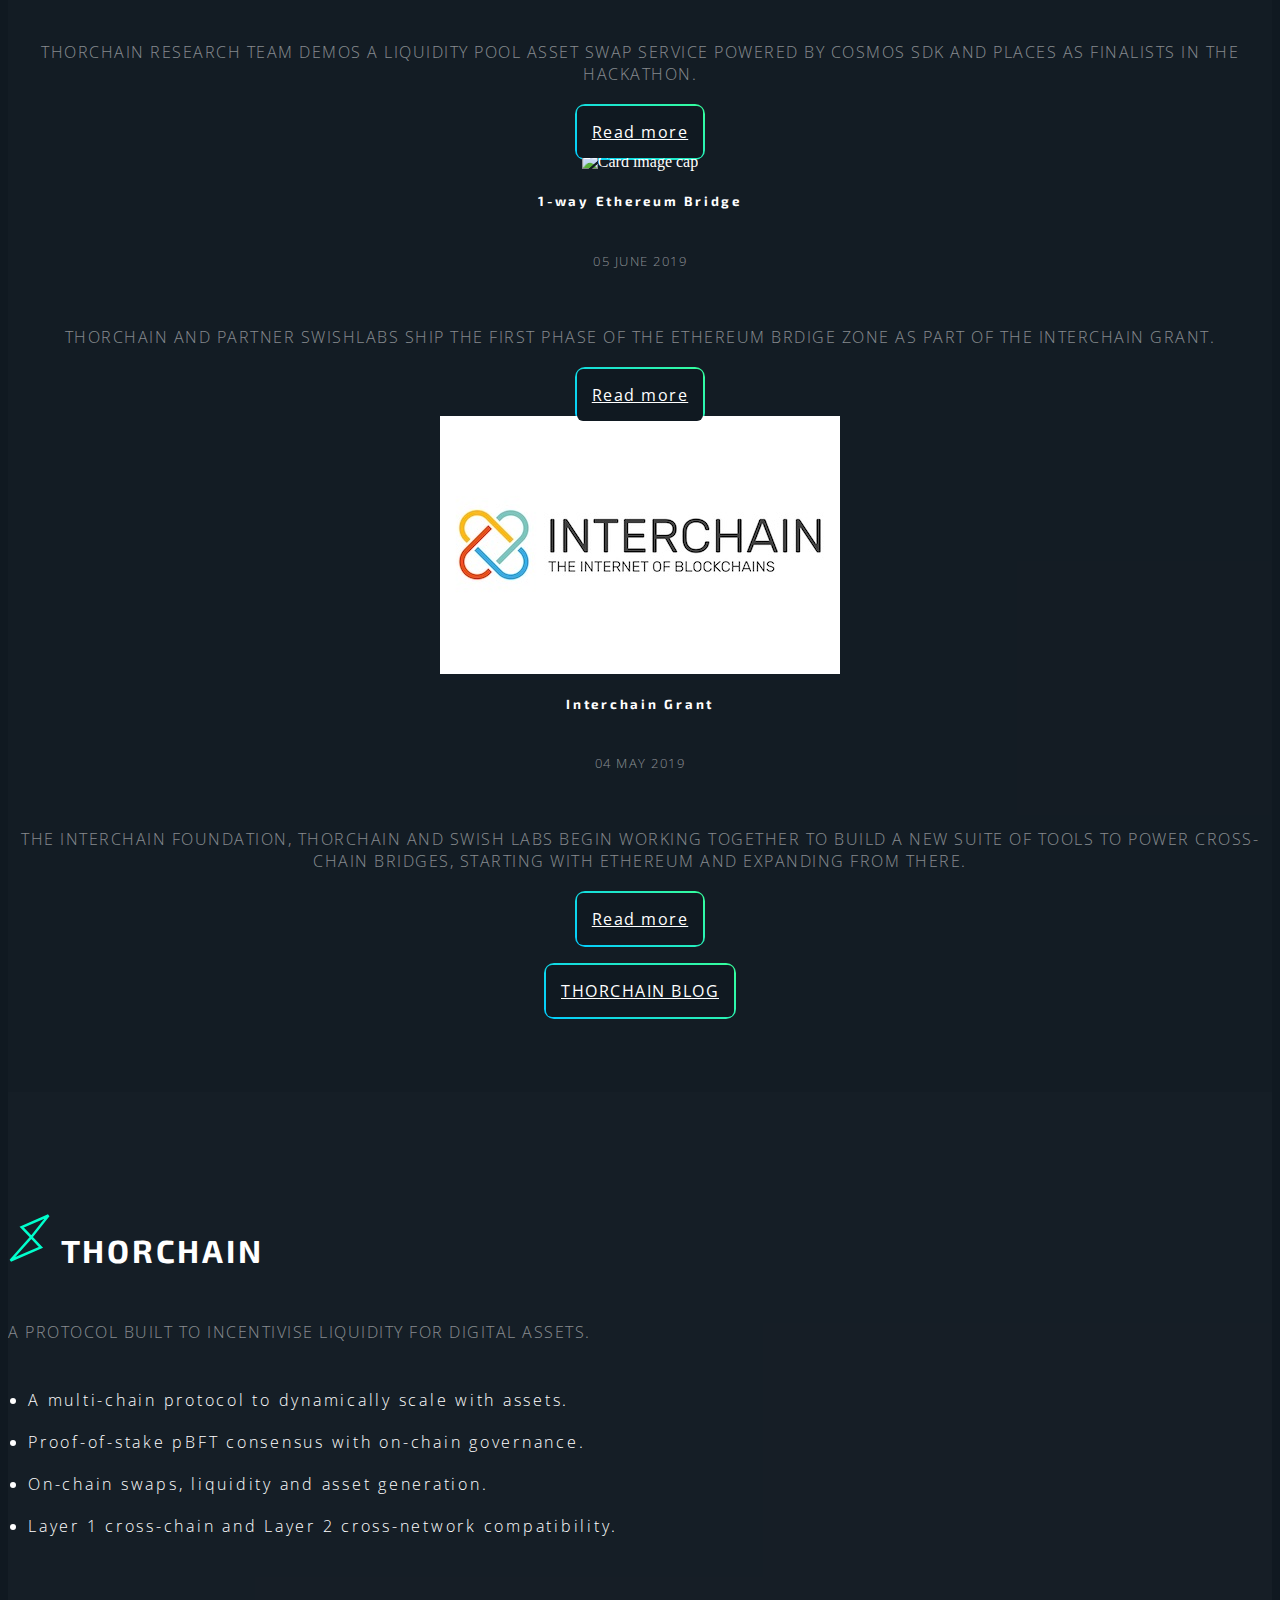
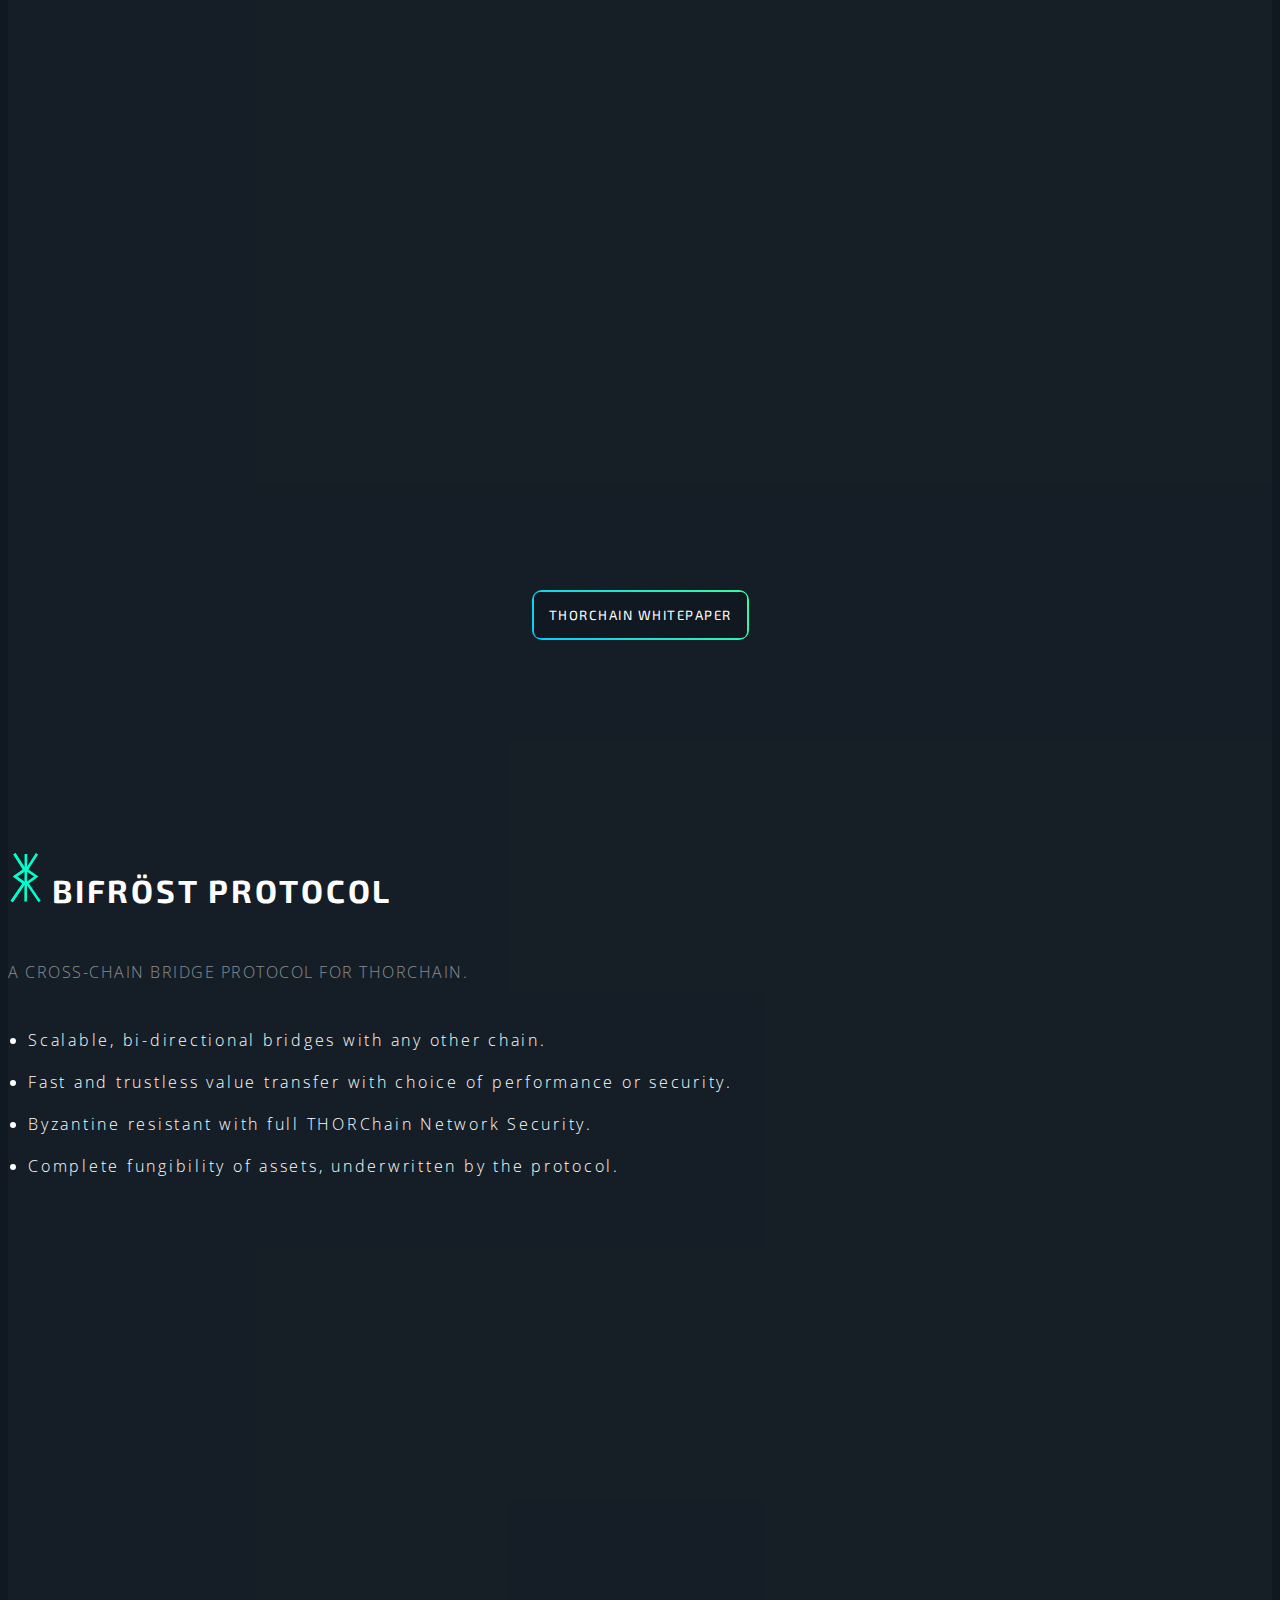
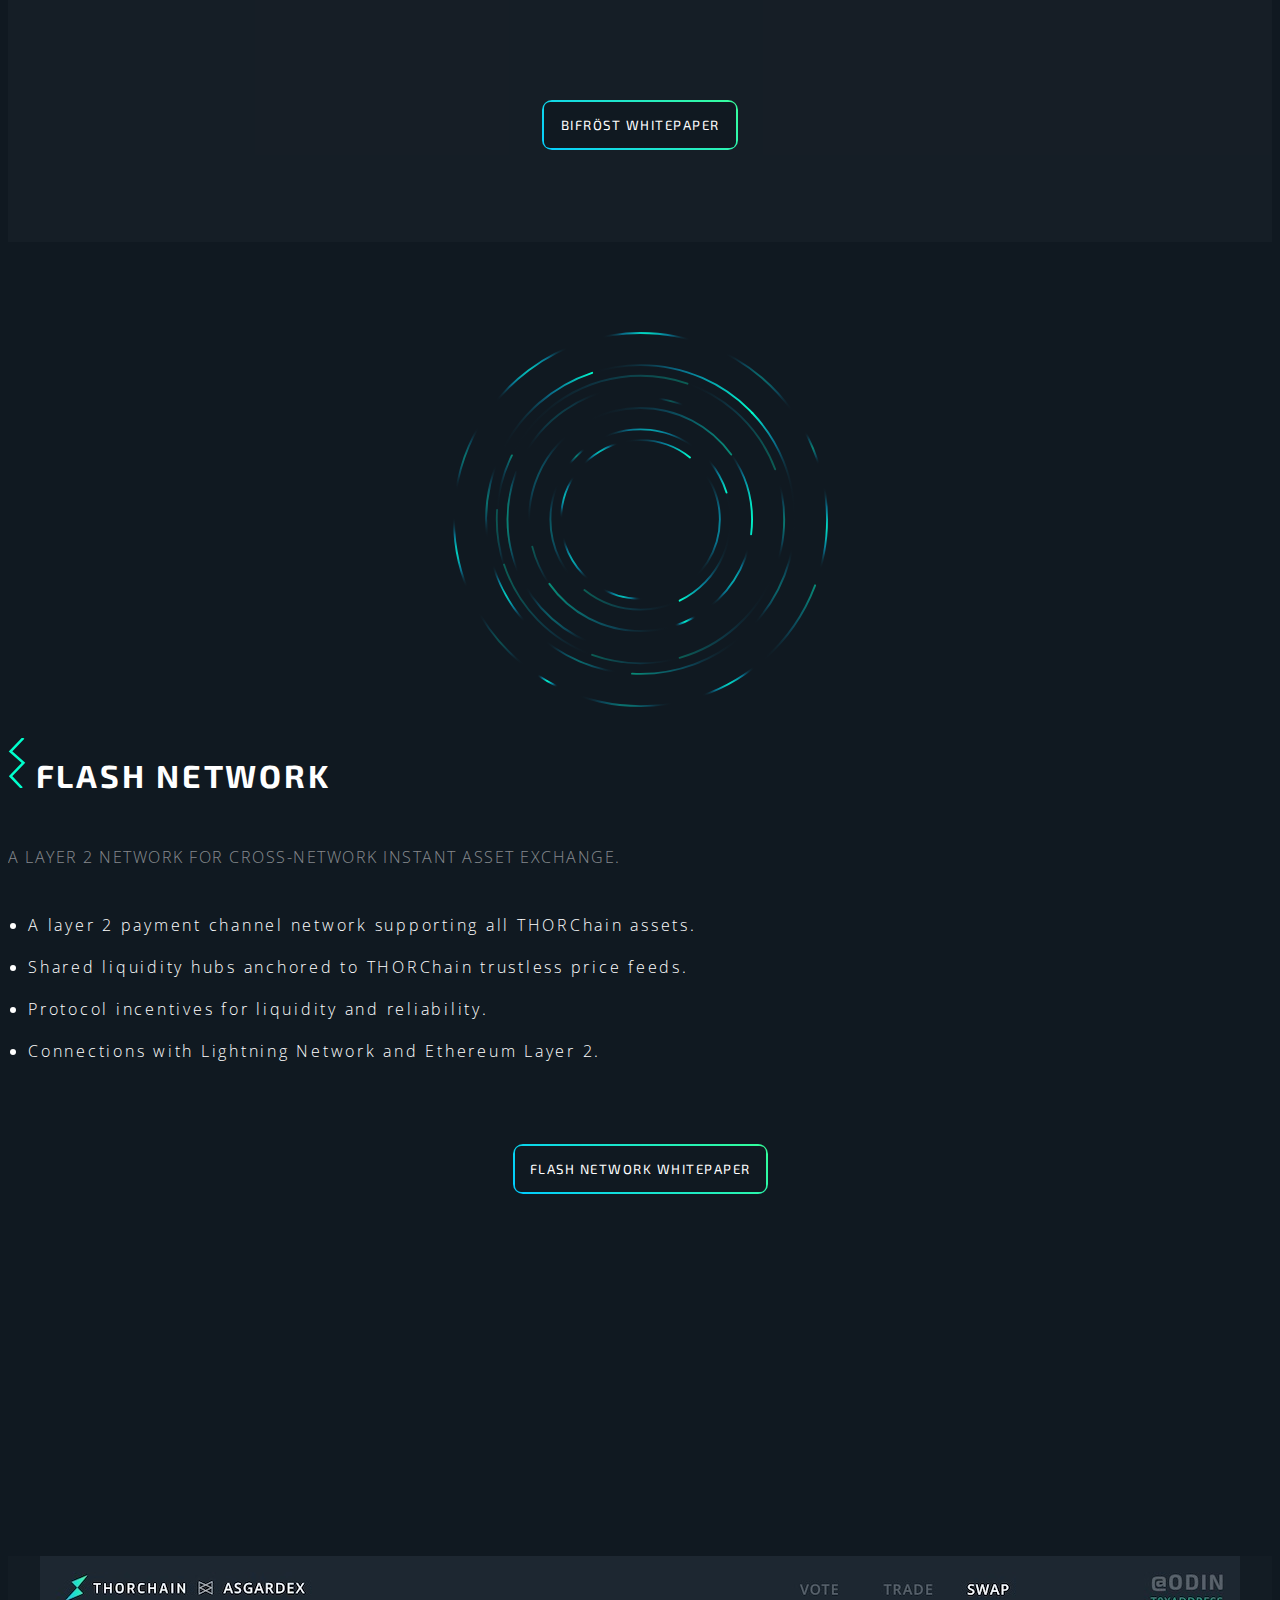
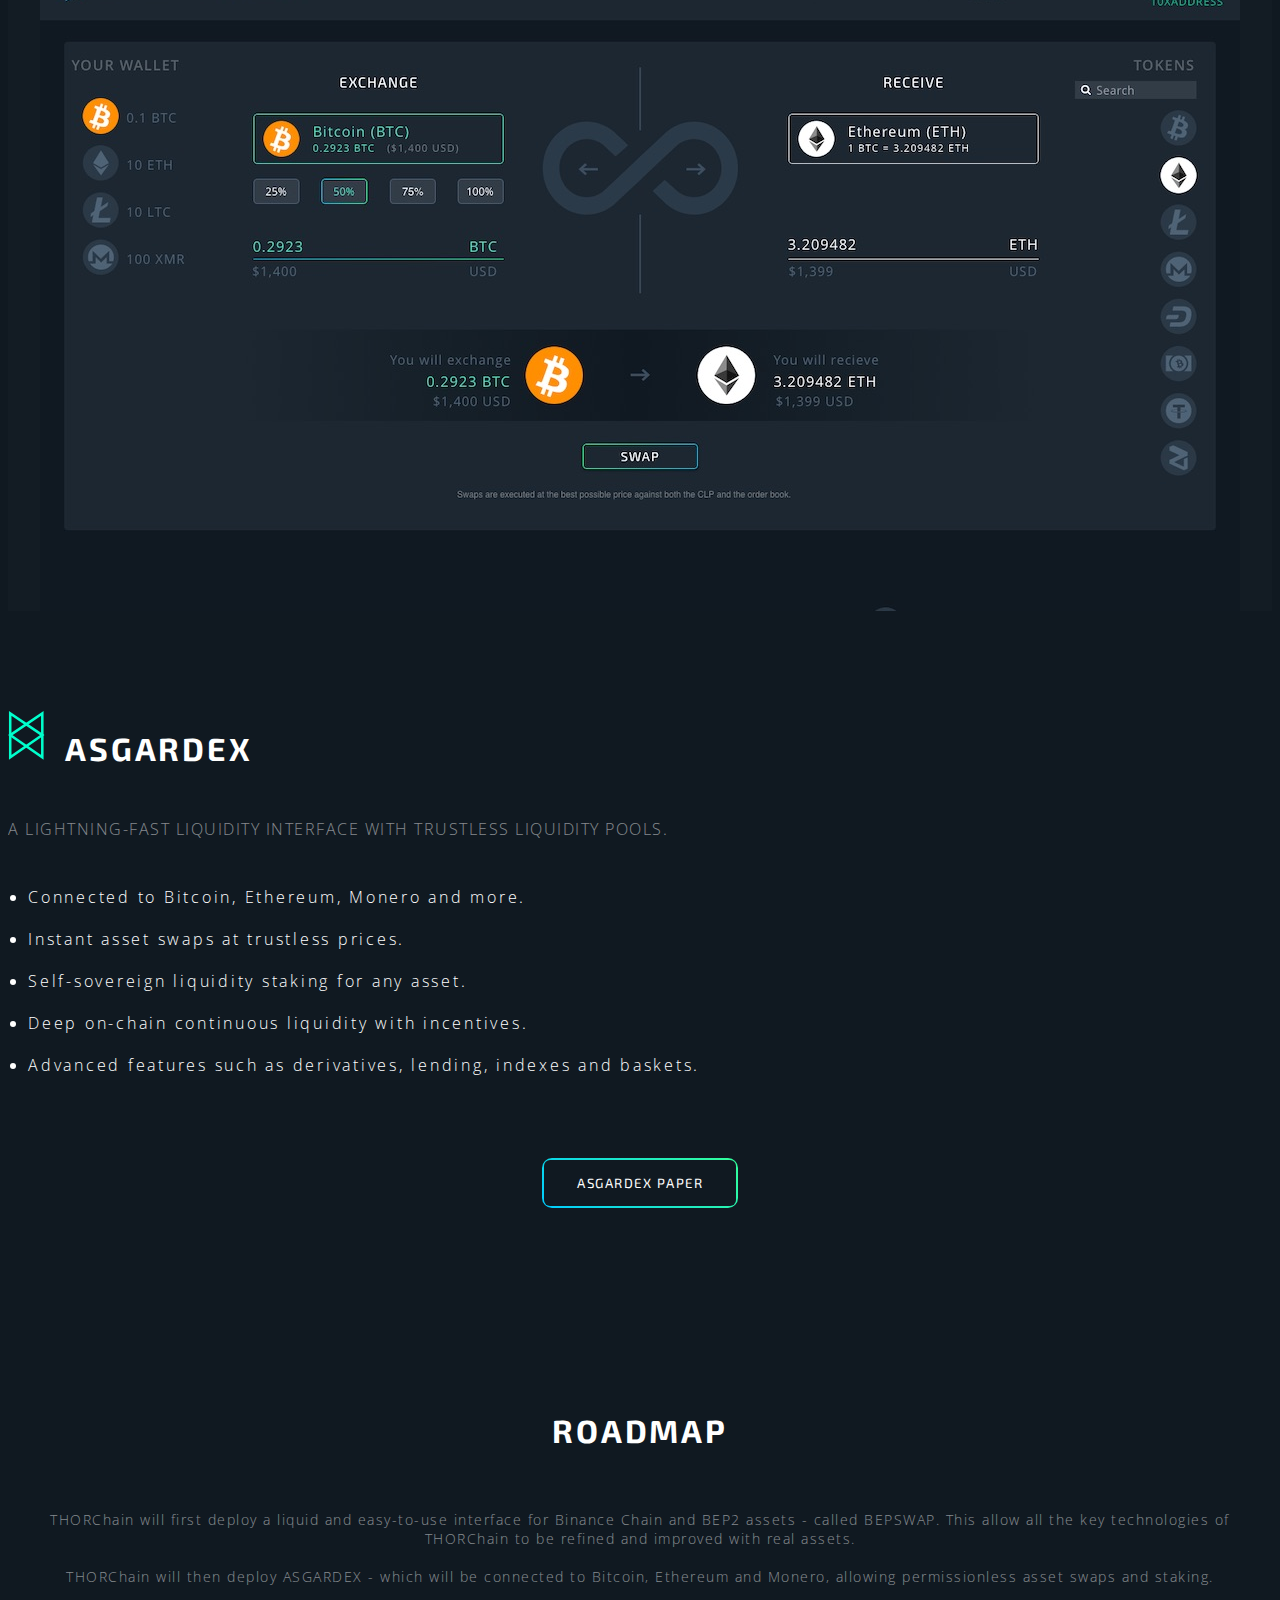
==== commit 951c4b5a: "update" ====
--- a/public/index.html
+++ b/public/index.html
@@ -219,7 +219,7 @@
                           <div class="thorchain-component" style="display: inline-block;">
                             <h4>
                               <span class="pr-10px">
-                                <img src="assets/img/asgardex.png">
+                                <img src="assets/img/asgardex.svg">
                               </span>ASGARDEX</h4>
                               <div class="bg-thorchain-gradient-center w-100p" style=" height:1px; margin-bottom: 10px;"></div>
                               <p>A fast and secure liquidity interface for THORChain.</p>
@@ -309,38 +309,113 @@
                           </div>
                         </div>
                         <div class="row pt-5vh">
-                          <div class="col-lg-3 col-md-6">
-                                <img src="./assets/img/partner-bolt.png" class="img-mask" width="200" height="auto">
-                                <br><br>
-                                <h4 class="team-name"><a href="https://www.bolt.global" target="_blank" style="color:rgba(51,255,153,1)"> BOLT Global </a></h4>
-                                <p style="font-weight: 200"> Bolt is building an ecosystem of users, partners, and content creators, in order to bring best-in-class digital services to emerging markets. </p>
-                                <h6><a href="https://medium.com/thorchain/bolt-joins-bepswap-as-launch-partner-181441b27dca" target="_blank" style="color:rgba(51,255,255,255)">Learn More</a></h6>
-
-                          </div>
-                          <div class="col-lg-3 col-md-6">
-
-                            <img src="./assets/img/partner-ankr.png" class="img-mask" width="200" height="auto">
+                          <div class="col-lg-4 col-md-6">
+                            <a href="https://www.bolt.global" target="_blank">
+                              <img src="./assets/img/partner-bolt.png" class="img-mask card-bepswap" width="200" height="auto">
+                            </a>
                             <br><br>
-                            <h4 class="team-name"><a href="https://www.ankr.com" target="_blank" style="color:rgba(51,255,153,1)"> ANKR Network </a></h4>
-                            <p style="font-weight: 200"> Ankr is a distributed computing platform that aims to leverage idle computing resources in data centers and edge devices.</p>
-                            <h6><a href="https://medium.com/thorchain/ankr-joins-bepswap-as-launch-partner-f24094a73b17" target="_blank" style="color:rgba(51,255,255,255)">Learn More</a></h6>
-                          </div>
-                          <div class="col-lg-3 col-md-6">
-                            <img src="./assets/img/partner-ftm.png" class="img-mask" width="200" height="auto">
+                            <h4> BOLT Global</h4>
+                            <p style="font-weight: 200"> Bolt is building an ecosystem of users, partners, and content creators, in
+                              order to bring best-in-class digital services to emerging markets. </p>
+                            <h6><a href="https://medium.com/thorchain/bolt-joins-bepswap-as-launch-partner-181441b27dca" target="_blank"
+                                style="color:rgba(51,255,255,255)">Learn More</a></h6>
+                
+                          </div>
+                          <div class="col-lg-4 col-md-6">
+                            <a href="https://www.ankr.com" target="_blank">
+                              <img src="./assets/img/partner-ankr.png" class="img-mask card-bepswap" width="200" height="auto">
+                            </a>
                             <br><br>
-                            <h4 class="team-name"><a href="https://www.fantom.foundation" target="_blank" style="color:rgba(51,255,153,1)"> Fantom Foundation </a></h4>
-                            <p style="font-weight: 200"> Fantom is a DAG-based distributed ledger combined with a high-performance virtual machine and safe, secure smart contract execution. </p>
-                            <h6><a href="https://medium.com/thorchain/fantom-joins-bepswap-as-launch-partner-da37af8d518" target="_blank" style="color:rgba(51,255,255,255)">Learn More</a></h6>
-                          </div>
-
-                            <div class="col-lg-3 col-md-6">
-                              <img src="./assets/img/partner-awc.png" class="img-mask" width="200" height="auto">
-                              <br><br>
-                              <h4 class="team-name"><a href="https://www.atomicwallet.io" target="_blank" style="color:rgba(51,255,153,1)"> Atomic Wallet </a></h4>
-                              <p style="font-weight: 200"> Manage your Bitcoin, Ethereum, XRP, Litecoin, XLM and over 300 other coins and tokens in a single interface. </p>
-                              <h6><a href="https://medium.com/thorchain/atomic-wallet-joins-bepswap-as-launch-partner-ac39ddc7526b" target="_blank" style="color:rgba(51,255,255,255)">Learn More</a></h6>
+                            <h4> ANKR Network</h4>
+                            <p style="font-weight: 200"> Ankr is a distributed computing platform that aims to leverage idle computing
+                              resources in data centers and edge devices.</p>
+                            <h6><a href="https://medium.com/thorchain/ankr-joins-bepswap-as-launch-partner-f24094a73b17" target="_blank"
+                                style="color:rgba(51,255,255,255)">Learn More</a></h6>
+                          </div>
+                          <div class="col-lg-4 col-md-6">
+                            <a href="https://www.fantom.foundation" target="_blank">
+                              <img src="./assets/img/partner-ftm.png" class="img-mask card-bepswap" width="200" height="auto">
+                            </a>
+                            <br><br>
+                            <h4> Fantom Foundation</h4>
+                            <p style="font-weight: 200"> Fantom is a DAG-based distributed ledger combined with a high-performance
+                              virtual machine and safe, secure smart contract execution. </p>
+                            <h6><a href="https://medium.com/thorchain/fantom-joins-bepswap-as-launch-partner-da37af8d518"
+                                target="_blank" style="color:rgba(51,255,255,255)">Learn More</a></h6>
                           </div>
                         </div>
+
+                        <div class="row pt-5vh">
+                          <div class="col-lg-4 col-md-6">
+                            <a href="https://www.atomicwallet.io" target="_blank">
+                              <img src="./assets/img/partner-awc.png" class="img-mask card-bepswap" width="200" height="auto">
+                            </a>
+                            <br><br>
+                            <h4> Atomic Wallet</h4>
+                            <p style="font-weight: 200"> Manage your Bitcoin, Ethereum, XRP, Litecoin, XLM and over 300 other coins and
+                              tokens in a single interface. </p>
+                            <h6><a href="https://medium.com/thorchain/atomic-wallet-joins-bepswap-as-launch-partner-ac39ddc7526b"
+                                target="_blank" style="color:rgba(51,255,255,255)">Learn More</a></h6>
+                          </div>
+                          <div class="col-lg-4 col-md-6">
+                            <a href="https://www.tomochain.com" target="_blank" style="color:rgba(51,255,153,1)">
+                              <img src="./assets/img/partner-tomo.png" class="img-mask card-bepswap" width="200" height="auto">
+                            </a>
+                            <br><br>
+                            <h4>TomoChain</h4>
+                            <p style="font-weight: 200">TomoChain is built on a performance layer that achieves high transaction speeds
+                              without compromising decentralization. </p>
+                            <h6><a href="https://medium.com/thorchain/tomochain-joins-bepswap-as-launch-partner-bbc431956d3f"
+                                target="_blank" style="color:rgba(51,255,255,255)">Learn More</a></h6>
+                          </div>
+                          <div class="col-lg-4 col-md-6">
+                            <a href="https://www.lition.io/" target="_blank" style="color:rgba(51,255,153,1)">
+                              <img src="./assets/img/partner-lit.png" class="img-mask card-bepswap" width="200" height="auto">
+                            </a>
+                            <br><br>
+                            <h4>Lition</h4>
+                            <p style="font-weight: 200">Lition is developing the advanced scalable public-private blockchain with deletable data features, made for commercial products.
+                            </p>
+                            <h6><a href="https://medium.com/thorchain/lition-joins-bepswap-as-launch-partner-ef4e4e7a6981"
+                                target="_blank" style="color:rgba(51,255,255,255)">Learn More</a></h6>
+                          </div>
+                        </div>
+
+                        <div class="row pt-5vh">
+                          <div class="col-lg-4 col-md-6">
+                            <a href="https://matic.network" target="_blank">
+                              <img src="./assets/img/partner-matic.png" class="img-mask card-bepswap" width="200" height="auto">
+                            </a>
+                            <br><br>
+                            <h4> Matic Network </h4>
+                            <p style="font-weight: 200"> Matic Network brings massive scale to Ethereum using an adapted version of Plasma with PoS based side chains. </p>
+                            <h6><a href="https://medium.com/thorchain/matic-joins-bepswap-as-launch-partner-44df60c2b91d"
+                                target="_blank" style="color:rgba(51,255,255,255)">Learn More</a></h6>
+                          </div>
+                          <div class="col-lg-4 col-md-6">
+                            <a href="https://harmony.one" target="_blank" style="color:rgba(51,255,153,1)">
+                              <img src="./assets/img/partner-one.png" class="img-mask card-bepswap" width="200" height="auto">
+                            </a>
+                            <br><br>
+                            <h4>Harmony</h4>
+                            <p style="font-weight: 200">Harmony is a fast and secure blockchain with key innovations in state sharding and peer-to-peer networking.</p>
+                            <h6><a href="https://medium.com/thorchain/harmony-one-joins-as-bepswap-launch-partner-e433f6285770"
+                                target="_blank" style="color:rgba(51,255,255,255)">Learn More</a></h6>
+                          </div>
+                          <div class="col-lg-4 col-md-6">
+                            <a href="https://www.fusion.org/" target="_blank" style="color:rgba(51,255,153,1)">
+                              <img src="./assets/img/partner-fsn.png" class="img-mask card-bepswap" width="200" height="auto">
+                            </a>
+                            <br><br>
+                            <h4>Fusion</h4>
+                            <p style="font-weight: 200">Fusion is a connected ecosystem for financial transactions, powering the next wave of financial innovation on the blockchain. 
+                            </p>
+                            <h6><a href="https://medium.com/thorchain/fusion-fsn-joins-as-bepswap-launch-partner-eb9f37559ae7"
+                                target="_blank" style="color:rgba(51,255,255,255)">Learn More</a></h6>
+                          </div>
+                        </div>
+
+
                       </section>
 
 
@@ -647,7 +722,7 @@
                                     <h4>VANAHEIMR</h4>
                                     <div class="bg-thorchain-gradient-center" style="margin: 0 auto; height: 2px; width: 75%"></div>
                                     <h5>V0.5 | Q1 2020</h5>
-                                    <p class="text-muted">Mainnet launch with Bitcoin and Biance Chain bridges</p>
+                                    <p class="text-muted">Mainnet launch with Bitcoin and Binance Chain bridges</p>
                                   </div>
                                   <div class="thorchain-component roadmap-component text-center" style="margin: 0 auto; margin-top: 2.5vh;">
                                     <h4>MIDGARD</h4>
